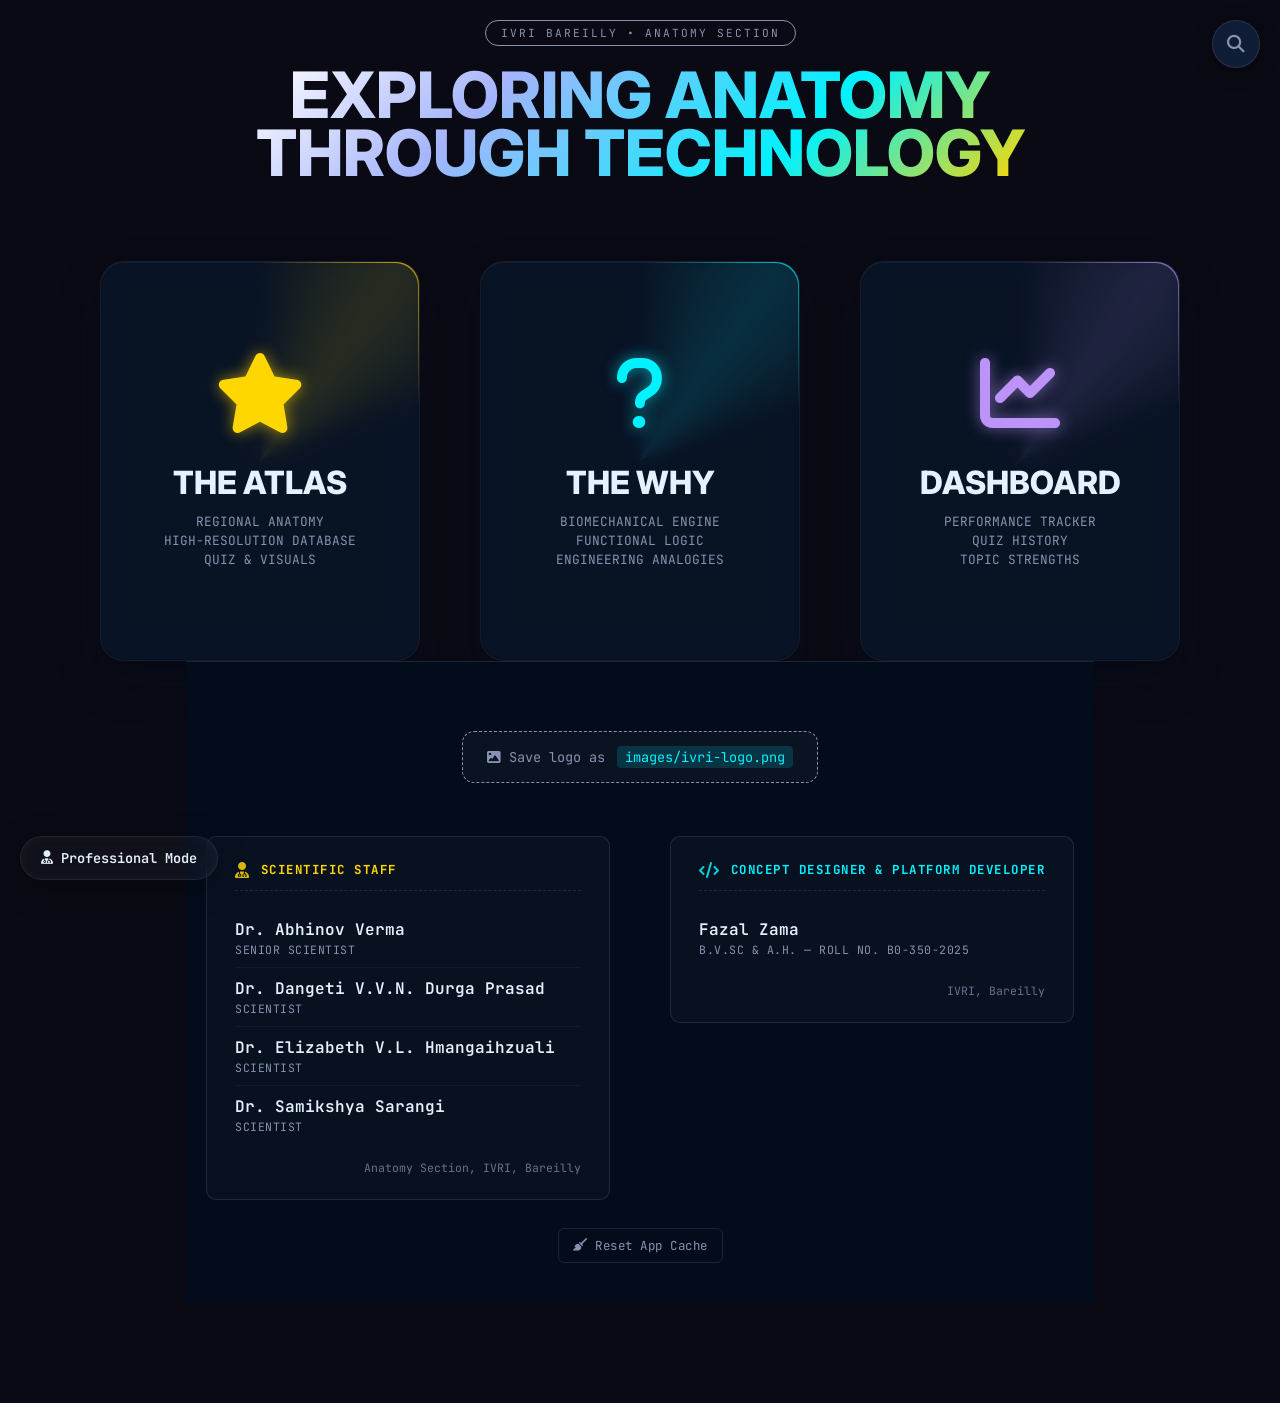
==== index.html @ f6979e64 "Add files via upload" ====
<!DOCTYPE html>
<html lang="en">

<head>
  <meta charset="UTF-8">
  <meta name="viewport" content="width=device-width, initial-scale=1.0">
  <title>IVRI | Exploring Anatomy through Technology</title>

  <!-- ===== SEO & SOCIAL SHARING ===== -->
  <meta name="description"
    content="Interactive Veterinary Anatomy atlas for B.V.Sc 1st-year students. Regional anatomy, histology, embryology, biomechanics, comparative species notes, MCQ quizzes, and spaced-repetition review.">
  <meta name="keywords"
    content="veterinary anatomy, IVRI, B.V.Sc, regional anatomy, histology, embryology, comparative anatomy, MCQ, ox horse dog pig fowl">
  <meta name="author" content="Fazal Zama (B0-350-2025) — IVRI UG">
  <meta name="theme-color" content="#0a192f">

  <!-- Open Graph (Facebook, WhatsApp, LinkedIn previews) -->
  <meta property="og:type" content="website">
  <meta property="og:title" content="IVRI Anatomy — Interactive UG Atlas">
  <meta property="og:description"
    content="Standard + Elite views for every structure, comparative tables across ox/horse/dog/pig/fowl, MCQ engine with spaced repetition, embryology + histology + clinical sites.">
  <meta property="og:image" content="https://fazalzama.github.io/kimi-anatomy/og-preview.png">
  <meta property="og:image:alt" content="IVRI Anatomy — UG study companion">
  <meta property="og:url" content="https://fazalzama.github.io/kimi-anatomy/">
  <meta property="og:site_name" content="IVRI Anatomy">

  <!-- Twitter Card -->
  <meta name="twitter:card" content="summary_large_image">
  <meta name="twitter:title" content="IVRI Anatomy — Interactive UG Atlas">
  <meta name="twitter:description"
    content="Veterinary anatomy study companion: regional anatomy, histology, embryology, MCQs with SRS, and clinical surgical sites.">
  <meta name="twitter:image" content="https://fazalzama.github.io/kimi-anatomy/og-preview.png">

  <!-- ===== FAVICON (inline SVG — no extra file needed) ===== -->
  <link rel="icon" type="image/svg+xml"
    href="data:image/svg+xml,<svg xmlns='http://www.w3.org/2000/svg' viewBox='0 0 64 64'><rect width='64' height='64' rx='12' fill='%230a192f'/><text x='50%25' y='52%25' font-size='38' font-family='Inter,sans-serif' font-weight='800' fill='%23FFD700' text-anchor='middle' dominant-baseline='middle'>I</text><text x='50%25' y='52%25' font-size='38' font-family='Inter,sans-serif' font-weight='800' fill='%2300F2FF' text-anchor='middle' dominant-baseline='middle' transform='translate(8,0)'>V</text></svg>">
  <link rel="apple-touch-icon"
    href="data:image/svg+xml,<svg xmlns='http://www.w3.org/2000/svg' viewBox='0 0 180 180'><rect width='180' height='180' rx='28' fill='%230a192f'/><text x='50%25' y='54%25' font-size='110' font-family='Inter,sans-serif' font-weight='800' fill='%23FFD700' text-anchor='middle' dominant-baseline='middle'>I</text><text x='50%25' y='54%25' font-size='110' font-family='Inter,sans-serif' font-weight='800' fill='%2300F2FF' text-anchor='middle' dominant-baseline='middle' transform='translate(22,0)'>V</text></svg>">

  <!-- Fonts -->
  <link rel="preconnect" href="https://fonts.googleapis.com">
  <link
    href="https://fonts.googleapis.com/css2?family=Inter:wght@300;500;800&family=JetBrains+Mono:wght@400;700&display=swap"
    rel="stylesheet">

  <!-- Icons -->
  <link rel="stylesheet" href="https://cdnjs.cloudflare.com/ajax/libs/font-awesome/6.4.0/css/all.min.css">

  <!-- CSS - Link to external stylesheet -->
  <link rel="stylesheet" href="style.css">
  <link rel="stylesheet" href="enhanced-quiz.css">
  <link rel="stylesheet" href="dashboard.css">
  <link rel="manifest" href="manifest.json">
  <meta name="theme-color" content="#0a0a14">

  <!-- ===== INSTANT SPLASH (GPU-accelerated, 60fps, snappy fade) ===== -->
  <style>
    html, body { background: #0a0a14; }
    #ivri-splash {
      position: fixed; inset: 0; z-index: 99999;
      background: radial-gradient(circle at 50% 45%, #142036 0%, #0a0a14 60%);
      display: flex; align-items: center; justify-content: center;
      flex-direction: column; gap: 28px;
      /* Faster, more cinematic fade-out */
      transition: opacity .35s cubic-bezier(.4,0,.2,1), visibility .35s linear;
      contain: layout paint;  /* isolates the splash so it can't slow the rest of the page */
    }
    #ivri-splash.hide { opacity: 0; visibility: hidden; pointer-events: none; }
    /* Logo: only transform animates (GPU layer) */
    #ivri-splash .ivri-logo {
      width: 144px; height: 144px;
      display: flex; align-items: center; justify-content: center;
      will-change: transform;
      animation: ivri-pulse 1.4s ease-in-out infinite;
    }
    #ivri-splash .ivri-logo img {
      width: 100%; height: 100%; display: block;
    }
    /* Static glow behind logo — NOT animated, no per-frame cost */
    #ivri-splash .ivri-glow {
      position: absolute;
      width: 220px; height: 220px;
      border-radius: 50%;
      background: radial-gradient(circle, rgba(0,242,255,0.35) 0%, transparent 70%);
      pointer-events: none;
    }
    #ivri-splash .ivri-ring {
      width: 44px; height: 44px; border-radius: 50%;
      border: 2.5px solid rgba(0,242,255,0.15);
      border-top-color: #00f2ff;
      will-change: transform;
      animation: ivri-spin .85s linear infinite;
    }
    #ivri-splash .ivri-tag {
      color: #7fa1c4; font-family: Inter, system-ui, sans-serif;
      font-size: 12px; letter-spacing: 4px; text-transform: uppercase;
      font-weight: 500;
      opacity: 0;
      animation: ivri-tag-in .6s .15s ease-out forwards;
    }
    /* Animate ONLY transform — GPU-only, no layout/paint */
    @keyframes ivri-pulse {
      0%, 100% { transform: scale(1); }
      50%      { transform: scale(1.06); }
    }
    @keyframes ivri-spin { to { transform: rotate(360deg); } }
    @keyframes ivri-tag-in {
      from { opacity: 0; transform: translateY(6px); }
      to   { opacity: .75; transform: translateY(0); }
    }
    /* Respect reduced-motion preference */
    @media (prefers-reduced-motion: reduce) {
      #ivri-splash .ivri-logo,
      #ivri-splash .ivri-ring { animation: none; }
      #ivri-splash { transition: opacity .2s ease; }
    }
  </style>
</head>

<body>
  <!-- Splash overlay (auto-removed once page is ready) -->
  <div id="ivri-splash" aria-hidden="true">
    <div style="position:relative; display:flex; align-items:center; justify-content:center;">
      <div class="ivri-glow"></div>
      <div class="ivri-logo"><img src="images/icon-512.png" alt=""></div>
    </div>
    <div class="ivri-ring"></div>
    <div class="ivri-tag">IVRI Anatomy</div>
  </div>
  <script>
    (function () {
      var splash = document.getElementById('ivri-splash');
      var hidden = false;
      function hide() {
        if (hidden) return;
        hidden = true;
        splash.classList.add('hide');
        setTimeout(function () { splash.remove(); }, 400);
      }
      // Hide as soon as DOM is interactive (faster than waiting for full load)
      if (document.readyState === 'complete' || document.readyState === 'interactive') {
        requestAnimationFrame(hide);
      } else {
        document.addEventListener('DOMContentLoaded', function () {
          requestAnimationFrame(hide);
        });
      }
      // Hard ceiling: never block past 2.5s
      setTimeout(hide, 2500);
    })();
  </script>

  <!-- ================= BIOLOGICAL NETWORK & HIGH-TECH SCIENTIFIC BACKDROP ================= -->
  <div class="bio-bg-container" aria-hidden="true">
    <svg class="bio-bg-svg" xmlns="http://www.w3.org/2000/svg" viewBox="0 0 1440 900" preserveAspectRatio="xMidYMid slice">
      <!-- Ambient colorful radial glows -->
      <defs>
        <radialGradient id="mesh-glow-1" cx="20%" cy="30%" r="50%">
          <stop offset="0%" stop-color="var(--bg-glow-start, rgba(0, 242, 255, 0.12))" />
          <stop offset="100%" stop-color="transparent" />
        </radialGradient>
        <radialGradient id="mesh-glow-2" cx="80%" cy="70%" r="60%">
          <stop offset="0%" stop-color="var(--bg-glow-end, rgba(255, 215, 0, 0.06))" />
          <stop offset="100%" stop-color="transparent" />
        </radialGradient>
      </defs>
      <rect width="100%" height="100%" fill="url(#mesh-glow-1)" opacity="0.8" />
      <rect width="100%" height="100%" fill="url(#mesh-glow-2)" opacity="0.8" />

      <!-- Biological grid structures -->
      <g class="bio-grid" stroke="var(--bg-grid-color, rgba(255, 255, 255, 0.025))" stroke-width="1">
        <path d="M 0,150 L 1440,150 M 0,300 L 1440,300 M 0,450 L 1440,450 M 0,600 L 1440,600 M 0,750 L 1440,750" />
        <path d="M 240,0 L 240,900 M 480,0 L 480,900 M 720,0 L 720,900 M 960,0 L 960,900 M 1200,0 L 1200,900" />
      </g>

      <!-- Static Connecting paths -->
      <g class="bio-paths" stroke-width="1.5" stroke-dasharray="8 8" opacity="0.15">
        <path d="M 150,200 Q 400,100 720,250 T 1300,180" fill="none" stroke="var(--why-cyan)" />
        <path d="M 250,750 Q 700,800 960,600 T 1150,650" fill="none" stroke="var(--atlas-gold)" opacity="0.8" />
      </g>
    </svg>

    <!-- HTML Hardware-Accelerated Particles & Cells -->
    <div class="bio-particles">
      <div class="float-node float-node-1" style="left: 10.4%; top: 22.2%; --color: var(--why-cyan); --size: 8px;"></div>
      <div class="float-node float-node-2" style="left: 90.2%; top: 20.0%; --color: var(--atlas-gold); --size: 10px;"></div>
      <div class="float-node float-node-3" style="left: 17.3%; top: 83.3%; --color: var(--why-cyan); --size: 12px;"></div>
      <div class="float-node float-node-4" style="left: 79.8%; top: 72.2%; --color: var(--atlas-gold); --size: 8px;"></div>
      
      <div class="floating-cell floating-cell-1" style="left: 8.3%; top: 40.0%;">
        <svg viewBox="0 0 100 100" width="80" height="80">
          <path d="M 20,40 C 30,10 70,0 80,30 C 90,60 50,80 40,70 C 30,60 10,70 20,40 Z" fill="none" stroke="var(--bg-cell-color, rgba(0, 242, 255, 0.035))" stroke-width="2" />
        </svg>
      </div>
      <div class="floating-cell floating-cell-2" style="left: 84.7%; top: 53.3%;">
        <svg viewBox="0 0 100 100" width="80" height="80">
          <path d="M 20,50 C 0,20 50,0 70,30 C 90,60 40,80 30,60 Z" fill="none" stroke="var(--bg-cell-color, rgba(0, 242, 255, 0.035))" stroke-width="2" />
        </svg>
      </div>
    </div>
  </div>

  <!-- ================= THEME TOGGLE (Moved to Top-Left to avoid overlap) ================= -->
  <button id="theme-toggle" class="theme-toggle-btn" onclick="app.toggleTheme()" title="Switch to Professional Mode">
    <i class="fas fa-user-md"></i> <span id="theme-text">Professional Mode</span>
  </button>

  <!-- ================= SEARCH BUTTON ================= -->
  <button id="search-toggle" class="search-toggle-btn" onclick="searchEngine.toggle()" title="Search (Ctrl+K)">
    <i class="fas fa-search"></i>
  </button>

  <!-- ================= SEARCH OVERLAY ================= -->
  <div id="search-overlay" class="search-overlay" onclick="if(event.target===this) searchEngine.closeOverlay()">
    <div class="search-container">
      <div class="search-header">
        <div class="search-input-wrapper">
          <i class="fas fa-search search-icon"></i>
          <input type="text" id="search-input" class="search-input"
            placeholder="Search anatomy... (bones, muscles, structures)" oninput="searchEngine.onInput(event)"
            autocomplete="off">
          <kbd class="search-kbd">ESC</kbd>
        </div>
      </div>
      <div id="search-results" class="search-results">
        <div class="search-empty">
          <i class="fas fa-search" style="font-size: 2.5rem; margin-bottom: 15px; opacity: 0.3;"></i>
          <p>Search for bones, muscles, structures, quiz questions...</p>
          <p style="font-size: 0.8rem; opacity: 0.5; margin-top: 8px;"><kbd>Ctrl</kbd> + <kbd>K</kbd> to toggle search
          </p>
        </div>
      </div>
    </div>
  </div>

  <!-- ================= VIEW 1: LANDING ================= -->
  <section id="landing-view" class="view-section active">
    <div class="badge">IVRI BAREILLY • ANATOMY Section</div>
    <h1 class="hero-title">EXPLORING ANATOMY<br>THROUGH TECHNOLOGY</h1>

    <div class="portal-grid">

      <!-- OPTION A: THE ATLAS -->
      <div class="portal-card card-atlas" onclick="app.loadView('atlas')">
        <i class="fas fa-star orb-icon" style="color: var(--atlas-gold);"></i>
        <div class="card-label">THE ATLAS</div>
        <div class="card-sub">
          REGIONAL ANATOMY<br>
          HIGH-RESOLUTION DATABASE<br>
          QUIZ & VISUALS
        </div>
      </div>

      <!-- OPTION B: THE WHY -->
      <div class="portal-card card-why" onclick="app.loadView('why')">
        <i class="fas fa-question orb-icon" style="color: var(--why-cyan);"></i>
        <div class="card-label">THE WHY</div>
        <div class="card-sub">
          BIOMECHANICAL ENGINE<br>
          FUNCTIONAL LOGIC<br>
          ENGINEERING ANALOGIES
        </div>
      </div>

      <!-- OPTION C: DASHBOARD -->
      <div class="portal-card card-dashboard" onclick="app.loadView('dashboard')">
        <i class="fas fa-chart-line orb-icon" style="color: #bd93f9;"></i>
        <div class="card-label">DASHBOARD</div>
        <div class="card-sub">
          PERFORMANCE TRACKER<br>
          QUIZ HISTORY<br>
          TOPIC STRENGTHS
        </div>
      </div>

    </div>

    <!-- FOOTER -->
    <footer class="footer">
      <div class="footer-logo-space">
        <img src="images/ivri-logo.png" alt="IVRI — Indian Veterinary Research Institute"
             class="footer-logo-img"
             onerror="this.style.display='none'; this.nextElementSibling.style.display='inline-block';">
        <span class="footer-logo-fallback" style="display:none;">
          <i class="fas fa-image"></i> Save logo as <code>images/ivri-logo.png</code>
        </span>
      </div>

      <div class="footer-credits">

        <!-- LEFT: Scientific Staff -->
        <div class="credit-col">
          <div class="credit-heading">
            <i class="fas fa-user-md"></i> SCIENTIFIC STAFF
          </div>
          <ul class="credit-list">
            <li><b>Dr. Abhinov Verma</b><span class="credit-role">Senior Scientist</span></li>
            <li><b> Dr. Dangeti V.V.N. Durga Prasad</b><span class="credit-role">Scientist</span></li>
            <li><b>Dr. Elizabeth V.L. Hmangaihzuali</b><span class="credit-role">Scientist</span></li>
            <li><b>Dr. Samikshya Sarangi</b><span class="credit-role">Scientist</span></li>
          </ul>
          <div class="credit-foot">Anatomy Section, IVRI, Bareilly</div>
        </div>

        <!-- RIGHT: Concept Designer & Platform Developer -->
        <div class="credit-col">
          <div class="credit-heading">
            <i class="fas fa-code"></i> CONCEPT DESIGNER &amp; PLATFORM DEVELOPER
          </div>
          <ul class="credit-list">
            <li><b>Fazal Zama</b><span class="credit-role">B.V.Sc &amp; A.H. — Roll No. B0-350-2025</span></li>
          </ul>
          <div class="credit-foot">IVRI, Bareilly</div>
        </div>

      </div>

      <!-- App tools: cache reset (offline-mode safety net) -->
      <div class="footer-tools">
        <button class="footer-tool-btn" onclick="app.forceClearCacheAndReload()"
          title="Clear cached site files and reload (your bookmarks/progress are safe)">
          <i class="fas fa-broom"></i> Reset App Cache
        </button>
      </div>
    </footer>
  </section>

  <!-- ================= VIEW 2: ATLAS ================= -->
  <section id="atlas-view" class="view-section">
    <div style="max-width: 1400px; margin: 0 auto;">

      <div class="nav-bar">
        <button class="nav-btn" onclick="app.atlasBack()">
          <i class="fas fa-arrow-left"></i> BACK
        </button>
        <div class="badge" id="atlas-crumb" style="border-color: var(--atlas-gold); color: var(--atlas-gold);">ATLAS
          DATABASE</div>

        <!-- Right side: Elite Toggle + Bookmarks + Quiz -->
        <div style="display: flex; gap: 10px; align-items: center; flex-wrap: wrap;">
          <!-- ELITE TOGGLE (Only visible when viewing content) -->
          <button class="nav-btn elite-toggle-btn" id="elite-toggle" onclick="app.toggleElite()" style="display:none;">
            <i class="fas fa-graduation-cap"></i> <span id="elite-text">Elite View</span>
          </button>
          <button class="nav-btn nav-btn-keep-label" onclick="app.showBookmarks(); app.setHash('#/bookmarks');"
            title="View bookmarked topics" aria-label="My Bookmarks">
            <i class="fas fa-star"></i> BOOKMARKS
          </button>
          <button class="nav-btn nav-btn-icon-only-mobile" onclick="app.showHighlights(); app.setHash('#/highlights');"
            title="View all your highlighted text" aria-label="My Highlights"
            style="border-color: #ffd54f; color: #ffd54f;">
            <i class="fas fa-highlighter"></i> <span>HIGHLIGHTS</span>
          </button>
          <button class="nav-btn nav-btn-icon-only-mobile" onclick="app.showNotes(); app.setHash('#/notes');"
            title="View all your typed notes" aria-label="My Notes"
            style="border-color: var(--why-cyan); color: var(--why-cyan);">
            <i class="fas fa-sticky-note"></i> <span>NOTES</span>
          </button>
          <button class="nav-btn nav-btn-keep-label" style="border-color: var(--atlas-gold); color: var(--atlas-gold);"
            onclick="quizApp.openMenu()">
            <i class="fas fa-brain"></i> QUIZ MODE
          </button>
        </div>
      </div>

      <!-- SELECTOR GRID (Region/System) -->
      <div id="atlas-selector" class="portal-grid" style="gap: 30px;">
        <!-- Injected by JavaScript -->
      </div>

      <!-- CONTENT WORKSPACE -->
      <div id="atlas-content" class="workspace" style="display:none;">
        <aside class="sidebar-wrap">
          <!-- Read-progress badge (auto-shown when system selected) -->
          <div class="read-progress-badge" id="read-progress-badge" style="display:none;"></div>
          <div class="sidebar" id="topic-list">
            <!-- Topics injected by JavaScript -->
          </div>
        </aside>
        <div class="content-area" id="detail-panel">
          <div
            style="height:100%; display:flex; flex-direction:column; justify-content:center; align-items:center; opacity:0.3; color: var(--text-mute);">
            <i class="fas fa-crosshairs" style="font-size:3rem; margin-bottom:20px;"></i>
            <div>AWAITING INPUT SELECTION</div>
          </div>
        </div>
      </div>

    </div>
  </section>

  <!-- ================= VIEW 3: THE WHY ================= -->
  <section id="why-view" class="view-section">
    <div style="max-width: 1200px; margin: 0 auto;">
      <div class="nav-bar">
        <button class="nav-btn" onclick="app.loadView('landing')">
          <i class="fas fa-home"></i> HOME
        </button>
        <div class="badge" style="border-color: var(--why-cyan); color: var(--why-cyan);">BIOMECHANICS ENGINE</div>
      </div>

      <!-- WHY CONTENT START -->
      <header>
        <div class="container">
          <div class="subtitle">Veterinary Biomechanics</div>
          <h1>The Why of Anatomy</h1>
          <p style="color: var(--text-mute); max-width: 600px; margin: 0 auto;">
            A functional comparison of domestic species. Understanding the engineering behind the structure.
          </p>
        </div>
      </header>

      <div class="container">
        <!-- Controls -->
        <section class="controls">
          <div class="search-wrapper">
            <i class="fas fa-search"></i>
            <input type="text" id="searchInput" placeholder="Search structure, species, or function...">
          </div>
          <div class="filters">
            <button class="filter-btn active" data-filter="all">All Systems</button>
            <button class="filter-btn" data-filter="forelimb">Forelimb</button>
            <button class="filter-btn" data-filter="hindlimb">Hindlimb</button>
            <button class="filter-btn" data-filter="axial">Axial & Visceral</button>
            <button class="filter-btn" data-filter="wildlife">Wildlife vs Domestic</button>
          </div>
          <!-- AI Button -->
          <button class="ai-btn" onclick="startQuiz()">
            <i class="fas fa-brain"></i> Challenge Me
          </button>
        </section>

        <!-- Grid -->
        <main class="anatomy-grid" id="anatomyGrid">
          <!-- Cards injected via JavaScript -->
        </main>

        <!-- Footer -->
        <footer class="site-footer">
          CREATED BY FAZAL ZAMA (B0-350-2025) IVRI UG
        </footer>
      </div>

      <!-- Modal Overlay -->
      <div class="modal-overlay" id="modalOverlay">
        <div class="modal-content">
          <button class="modal-close" onclick="closeModal()">&times;</button>

          <div class="modal-image-col">
            <img src="" alt="Anatomy Diagram" id="modalImg" class="modal-img">
          </div>

          <div class="modal-text-col">
            <span class="modal-category" id="modalCategory">Category</span>
            <h2 class="modal-title" id="modalTitle">Structure Name</h2>
            <div class="modal-comparison-tag" id="modalComparison">Vs. Tag</div>

            <div class="modal-section">
              <div class="modal-section-header">
                <h3><i class="fas fa-microchip"></i> The Biomechanical "Why"</h3>
                <button class="sm-btn" id="simplifyBtn" onclick="explainLikeEngineer()">✨ Bio-Engineer Analogy</button>
              </div>
              <p class="modal-desc" id="modalWhy">Explanation goes here.</p>
              <!-- AI Response Area -->
              <div id="aiResponseBox" class="ai-response-box">
                <i class="fas fa-robot"></i> <span id="aiResponseText"></span>
              </div>
            </div>

            <div class="modal-section">
              <div class="modal-section-header">
                <h3><i class="fas fa-stethoscope"></i> Clinical Relevance</h3>
              </div>
              <div class="modal-clinical" id="modalClinical">
                Clinical notes go here.
              </div>
            </div>
          </div>
        </div>
      </div>

      <!-- Quiz Overlay (Engineering Challenge - Session Mode) -->
      <div class="quiz-overlay" id="quizOverlay">
        <div class="quiz-card">
          <button class="modal-close" onclick="closeQuiz()">&times;</button>

          <!-- ===== SETUP SCREEN ===== -->
          <div id="quizSetup">
            <div style="margin-bottom: 14px; color: var(--why-cyan); font-family: var(--font-code); letter-spacing:2px;">
              <i class="fas fa-magic"></i> ENGINEERING CHALLENGE
            </div>
            <div class="quiz-setup-title">Choose your arena</div>
            <div class="quiz-chips" id="quizChips">
              <button class="quiz-chip active" data-cat="all">All Topics</button>
              <button class="quiz-chip" data-cat="forelimb">Forelimb</button>
              <button class="quiz-chip" data-cat="hindlimb">Hindlimb</button>
              <button class="quiz-chip" data-cat="axial">Axial & Visceral</button>
              <button class="quiz-chip" data-cat="wildlife">Wildlife</button>
            </div>
            <div class="quiz-setup-title" style="margin-top:18px;">How many questions?</div>
            <div class="quiz-chips" id="quizCountChips">
              <button class="quiz-chip" data-count="5">5</button>
              <button class="quiz-chip active" data-count="10">10</button>
              <button class="quiz-chip" data-count="15">15</button>
              <button class="quiz-chip" data-count="0">Endless</button>
            </div>
            <button class="ai-btn quiz-start-btn" onclick="quizSession.start()">
              <i class="fas fa-bolt"></i> Begin Challenge
            </button>
          </div>

          <!-- ===== ACTIVE SESSION SCREEN ===== -->
          <div id="quizContent" style="display:none;">
            <div class="quiz-hud">
              <div class="quiz-hud-cell"><span class="quiz-hud-lbl">Q</span><span id="hudProgress">1/10</span></div>
              <div class="quiz-hud-cell"><span class="quiz-hud-lbl">Score</span><span id="hudScore">0</span></div>
              <div class="quiz-hud-cell"><span class="quiz-hud-lbl">Streak</span><span id="hudStreak">0&nbsp;<i class="fas fa-fire" style="color:#ff7a00;"></i></span></div>
            </div>
            <div class="quiz-progress-bar"><div class="quiz-progress-fill" id="quizProgressFill"></div></div>
            <div class="quiz-topic-tag" id="quizTopicTag">Topic</div>
            <div class="quiz-question" id="quizQuestion">Loading challenge...</div>
            <div class="quiz-options" id="quizOptions"></div>
            <div class="quiz-feedback" id="quizFeedback"></div>
            <button class="ai-btn" id="nextQuizBtn" style="margin: 18px auto; display:none;"
              onclick="quizSession.next()">Next <i class="fas fa-arrow-right"></i></button>
          </div>

          <!-- ===== RESULTS SCREEN ===== -->
          <div id="quizResults" style="display:none;">
            <div class="quiz-result-badge" id="quizResultBadge">
              <i class="fas fa-trophy"></i>
            </div>
            <div class="quiz-result-title" id="quizResultTitle">Session Complete</div>
            <div class="quiz-result-score" id="quizResultScore">8 / 10</div>
            <div class="quiz-result-grade" id="quizResultGrade">Excellent</div>
            <div class="quiz-result-stats">
              <div><span class="quiz-hud-lbl">Best streak</span><span id="resBestStreak">0</span></div>
              <div><span class="quiz-hud-lbl">Accuracy</span><span id="resAccuracy">0%</span></div>
              <div><span class="quiz-hud-lbl">Topic</span><span id="resTopic">All</span></div>
            </div>
            <div id="quizReviewBox" class="quiz-review-box"></div>
            <div style="display:flex; gap:10px; flex-wrap:wrap; justify-content:center; margin-top:16px;">
              <button class="ai-btn" onclick="quizSession.restart()"><i class="fas fa-redo"></i> Try Again</button>
              <button class="ai-btn ai-btn-ghost" onclick="quizSession.toSetup()"><i class="fas fa-cog"></i> Change Topic</button>
            </div>
          </div>
        </div>
      </div>
      <!-- WHY CONTENT END -->
    </div>
  </section>

  <!-- ================= POWERHOUSE QUIZ OVERLAY ================= -->
  <div id="quiz-overlay">
    <div class="quiz-modal">

      <button onclick="quizApp.close()" class="quiz-close-btn"><i class="fas fa-times"></i></button>

      <!-- STEP 1: REGION SELECTION -->
      <div id="quiz-region-view" class="quiz-view">
        <div class="quiz-view-header">
          <h2 style="color: var(--atlas-gold); margin-bottom:10px;">SELECT REGIONAL ANATOMY</h2>
          <div class="quiz-step-indicator">STEP 1 OF 3</div>
        </div>

        <div class="quiz-menu-grid" id="region-grid">
          <!-- Injected by JS -->
        </div>
      </div>

      <!-- STEP 2: SYSTEM SELECTION -->
      <div id="quiz-system-view" class="quiz-view" style="display:none;">
        <div class="quiz-view-header">
          <h2 style="color: var(--why-cyan); margin-bottom:10px;">SELECT SYSTEM</h2>
          <div class="quiz-breadcrumb" id="system-breadcrumb">REGION > SYSTEM</div>
          <button onclick="quizApp.backToRegions()" class="nav-btn back-btn">
            <i class="fas fa-arrow-left"></i> Back to Regions
          </button>
        </div>

        <div class="quiz-menu-grid" id="system-grid">
          <!-- Injected by JS -->
        </div>
      </div>

      <!-- STEP 3: FORMAT SELECTION -->
      <div id="quiz-menu-view" class="quiz-view" style="display:none;">
        <div class="quiz-view-header">
          <h2 style="color: var(--atlas-gold); margin-bottom:10px;">SELECT CHALLENGE FORMAT</h2>
          <div class="quiz-breadcrumb" id="mode-breadcrumb">REGION > SYSTEM > FORMAT</div>
          <button onclick="quizApp.backToSystems()" class="nav-btn back-btn">
            <i class="fas fa-arrow-left"></i> Back to Systems
          </button>
        </div>

        <div class="quiz-menu-grid">
          <div class="quiz-mode-card" onclick="quizApp.start('mcq')" id="mcq-card">
            <i class="fas fa-list-ul mode-icon mcq-icon"></i>
            <h3>MULTIPLE CHOICE</h3>
            <p class="mode-count" id="mcq-count">0 questions</p>
            <div class="mode-desc">Select the best answer from options</div>
          </div>
          <div class="quiz-mode-card" onclick="quizApp.start('tf')" id="tf-card">
            <i class="fas fa-check-circle mode-icon tf-icon"></i>
            <h3>TRUE / FALSE</h3>
            <p class="mode-count" id="tf-count">0 questions</p>
            <div class="mode-desc">Test your knowledge with binary choices</div>
          </div>
          <div class="quiz-mode-card" onclick="quizApp.start('fib')" id="fib-card">
            <i class="fas fa-keyboard mode-icon fib-icon"></i>
            <h3>FILL IN BLANKS</h3>
            <p class="mode-count" id="fib-count">0 questions</p>
            <div class="mode-desc">Type the correct answer</div>
          </div>
          <div class="quiz-mode-card exam-card" onclick="quizApp.openExamConfig()" id="exam-card">
            <i class="fas fa-graduation-cap mode-icon" style="color:#ff7a00;"></i>
            <h3>EXAM MODE</h3>
            <p class="mode-count">Timed mock exam</p>
            <div class="mode-desc">Customisable: pick duration + question count + format. No instant feedback — like a real exam.</div>
          </div>
        </div>
      </div>

      <!-- EXAM MODE CONFIG OVERLAY -->
      <div id="exam-config-overlay" class="exam-config-overlay" style="display:none;" onclick="if(event.target===this) quizApp.closeExamConfig()">
        <div class="exam-config-card">
          <button class="modal-close" onclick="quizApp.closeExamConfig()" aria-label="Close">&times;</button>
          <h2 class="exam-cfg-title"><i class="fas fa-graduation-cap"></i> Configure Your Exam</h2>
          <p class="exam-cfg-sub" id="exam-cfg-scope">REGION > SYSTEM</p>

          <div class="exam-cfg-row">
            <label class="exam-cfg-label">Duration</label>
            <div class="exam-cfg-chips" id="exam-cfg-duration">
              <button class="exam-chip" data-value="15">15 min</button>
              <button class="exam-chip active" data-value="30">30 min</button>
              <button class="exam-chip" data-value="45">45 min</button>
              <button class="exam-chip" data-value="60">60 min</button>
              <button class="exam-chip" data-value="90">90 min</button>
            </div>
          </div>

          <div class="exam-cfg-row">
            <label class="exam-cfg-label">Questions</label>
            <div class="exam-cfg-chips" id="exam-cfg-count">
              <button class="exam-chip" data-value="20">20 Qs</button>
              <button class="exam-chip" data-value="30">30 Qs</button>
              <button class="exam-chip active" data-value="45">45 Qs</button>
              <button class="exam-chip" data-value="60">60 Qs</button>
              <button class="exam-chip" data-value="100">100 Qs</button>
            </div>
          </div>

          <div class="exam-cfg-row">
            <label class="exam-cfg-label">Question Format</label>
            <div class="exam-cfg-chips" id="exam-cfg-format">
              <button class="exam-chip active" data-value="mcq">MCQ only</button>
              <button class="exam-chip" data-value="tf">True / False</button>
              <button class="exam-chip" data-value="fib">Fill blanks</button>
              <button class="exam-chip" data-value="mixed">All mixed</button>
            </div>
          </div>

          <div class="exam-cfg-row">
            <label class="exam-cfg-label">Reveal Answers</label>
            <div class="exam-cfg-chips" id="exam-cfg-feedback">
              <button class="exam-chip active" data-value="end">At the end (exam-like)</button>
              <button class="exam-chip" data-value="instant">After each (practice-like)</button>
            </div>
          </div>

          <div class="exam-cfg-summary" id="exam-cfg-summary">
            <i class="fas fa-info-circle"></i> Available: <span id="exam-pool-count">?</span> questions in this pool
          </div>

          <div class="exam-cfg-actions">
            <button class="srs-btn srs-btn-ghost" onclick="quizApp.closeExamConfig()">Cancel</button>
            <button class="srs-btn srs-btn-primary" onclick="quizApp.startExamMode()">
              <i class="fas fa-play-circle"></i> Start Exam
            </button>
          </div>
        </div>
      </div>

      <!-- QUIZ ACTIVE VIEW - ENHANCED -->
      <div id="quiz-active-view" style="display:none;">
        <!-- Quiz Header with Timer and Navigation -->
        <div class="quiz-active-header">
          <div class="quiz-info-left">
            <span id="quiz-counter" class="quiz-counter">Q 1/10</span>
            <div class="quiz-tags">
              <span id="quiz-region-tag" class="quiz-tag region">Region</span>
              <span id="quiz-system-tag" class="quiz-tag system">System</span>
            </div>
          </div>
          <div class="quiz-info-center">
            <div id="quiz-timer" class="quiz-timer">
              <i class="fas fa-clock"></i> 00:00
            </div>
          </div>
          <div class="quiz-info-right">
            <button onclick="quizApp.toggleQuestionGrid()" class="quiz-icon-btn" title="Question Grid (G)">
              <i class="fas fa-th"></i>
            </button>
            <button onclick="quizApp.showAnalysis()" class="quiz-submit-btn">
              <i class="fas fa-chart-bar"></i> SUBMIT
            </button>
          </div>
        </div>

        <!-- Progress Bar -->
        <div class="progress-container">
          <div class="progress-bar" id="quiz-progress"></div>
        </div>

        <!-- Question Content -->
        <div class="quiz-content-area">
          <div id="quiz-question" class="quiz-question-text">Loading...</div>
          <div id="quiz-interaction-area"></div>
        </div>

        <!-- Feedback Panel -->
        <div id="quiz-feedback" class="feedback-panel"></div>

        <!-- Action Buttons (Bookmark/Flag) -->
        <div class="quiz-action-bar">
          <button id="bookmark-btn" onclick="quizApp.toggleBookmark()" class="quiz-action-btn" title="Bookmark (B)">
            <i class="far fa-bookmark"></i> Bookmark
          </button>
          <button id="flag-btn" onclick="quizApp.toggleFlag()" class="quiz-action-btn" title="Flag for Review (F)">
            <i class="far fa-flag"></i> Flag
          </button>
        </div>

        <!-- Navigation Controls -->
        <div class="quiz-navigation">
          <button class="nav-btn nav-prev" id="prev-q-btn" onclick="quizApp.prev()">
            <i class="fas fa-chevron-left"></i> PREVIOUS
          </button>
          <div class="quiz-nav-hint">
            <span><i class="fas fa-arrow-left"></i> Prev</span>
            <span>Next <i class="fas fa-arrow-right"></i></span>
          </div>
          <button class="nav-btn nav-next" id="next-q-btn" onclick="quizApp.next()">
            NEXT <i class="fas fa-chevron-right"></i>
          </button>
          <button class="nav-btn nav-submit" id="submit-quiz-btn" onclick="quizApp.showAnalysis()">
            FINISH <i class="fas fa-check"></i>
          </button>
        </div>
      </div>

      <!-- QUESTION GRID PANEL (Slide-out) -->
      <div id="question-grid-panel" class="question-grid-panel">
        <div class="question-grid-header">
          <h3><i class="fas fa-th"></i> Question Navigator</h3>
          <button onclick="quizApp.toggleQuestionGrid()" class="quiz-close-btn small">
            <i class="fas fa-times"></i>
          </button>
        </div>
        <div class="question-grid-legend">
          <span><span class="legend-dot current"></span> Current</span>
          <span><span class="legend-dot correct"></span> Correct</span>
          <span><span class="legend-dot incorrect"></span> Incorrect</span>
          <span><span class="legend-dot unanswered"></span> Unanswered</span>
          <span><span class="legend-dot bookmarked"></span> Bookmarked</span>
        </div>
        <div id="question-grid" class="question-grid">
          <!-- Injected by JS -->
        </div>
      </div>

      <!-- ANALYSIS VIEW - ENHANCED -->
      <div id="quiz-analysis-view" class="quiz-view" style="display:none;">
        <div class="analysis-header">
          <h2><i class="fas fa-chart-pie"></i> PERFORMANCE ANALYSIS</h2>
          <div class="quiz-step-indicator">SESSION REPORT</div>
        </div>

        <!-- Main Stats -->
        <div class="analysis-stats-grid">
          <div class="stat-box accuracy-box">
            <div class="stat-val" id="accuracy-val">0%</div>
            <div class="stat-label">ACCURACY</div>
          </div>
          <div class="stat-box correct-box">
            <div class="stat-val" id="score-val">0</div>
            <div class="stat-label">CORRECT</div>
          </div>
          <div class="stat-box wrong-box">
            <div class="stat-val" id="wrong-val">0</div>
            <div class="stat-label">INCORRECT</div>
          </div>
          <div class="stat-box unanswered-box">
            <div class="stat-val" id="unanswered-val">0</div>
            <div class="stat-label">UNANSWERED</div>
          </div>
          <div class="stat-box time-box">
            <div class="stat-val" id="time-val">0m 0s</div>
            <div class="stat-label">TIME TAKEN</div>
          </div>
        </div>

        <!-- Recommendation -->
        <div class="analysis-recommendation">
          <strong><i class="fas fa-user-md"></i> PROFESSIONAL RECOMMENDATION:</strong>
          <p id="analysis-text">...</p>
        </div>

        <!-- Category Breakdown -->
        <div class="category-breakdown-section">
          <h3><i class="fas fa-sitemap"></i> Category Breakdown</h3>
          <div id="category-breakdown" class="category-breakdown">
            <!-- Injected by JS -->
          </div>
        </div>

        <!-- Action Buttons -->
        <div class="analysis-actions">
          <button class="nav-btn btn-review" onclick="quizApp.showReview()">
            <i class="fas fa-search"></i> REVIEW ANSWERS
          </button>
          <button class="nav-btn btn-retry" onclick="quizApp.start(quizApp.mode)">
            <i class="fas fa-redo"></i> RETRY QUIZ
          </button>
          <button class="nav-btn btn-menu" onclick="quizApp.openMenu()">
            <i class="fas fa-home"></i> RETURN TO MENU
          </button>
        </div>
      </div>

      <!-- REVIEW VIEW - DETAILED ANSWER REVIEW -->
      <div id="quiz-review-view" class="quiz-view" style="display:none;">
        <div class="review-header">
          <h2><i class="fas fa-search"></i> DETAILED REVIEW</h2>
          <div class="review-controls">
            <select id="review-filter" onchange="quizApp.filterReview()" class="review-filter">
              <option value="all">All Questions</option>
              <option value="correct">Correct</option>
              <option value="incorrect">Incorrect</option>
              <option value="unanswered">Unanswered</option>
              <option value="bookmarked">Bookmarked</option>
              <option value="flagged">Flagged</option>
            </select>
            <button onclick="quizApp.showAnalysis()" class="nav-btn">
              <i class="fas fa-arrow-left"></i> Back to Analysis
            </button>
          </div>
        </div>

        <div id="review-list" class="review-list">
          <!-- Injected by JS -->
        </div>
      </div>

    </div>
  </div>

  <!-- ================= VIEW 4: DASHBOARD ================= -->
  <section id="dashboard-view" class="view-section">
    <div style="max-width: 1400px; margin: 0 auto;">
      <div class="nav-bar">
        <button class="nav-btn" onclick="app.loadView('landing')">
          <i class="fas fa-arrow-left"></i> HOME
        </button>
        <div class="badge" style="border-color: #bd93f9; color: #bd93f9;">PERFORMANCE DASHBOARD</div>
        <button class="nav-btn" onclick="dashboard.clearData()" style="border-color: #ff6b6b; color: #ff6b6b;">
          <i class="fas fa-trash"></i> RESET DATA
        </button>
      </div>

      <!-- Overview Stats -->
      <div class="dash-stats-row" id="dash-overview-stats">
        <!-- Injected by JS -->
      </div>

      <!-- Smart Review (Spaced Repetition) Panel — Auto-rendered if quiz answered -->
      <div class="dash-srs-panel" id="dash-srs-panel">
        <!-- Injected by JS via dashboard.renderSrsPanel() -->
      </div>

      <!-- Main Dashboard Grid -->
      <div class="dash-grid">
        <!-- Accuracy Trend -->
        <div class="dash-card dash-card-wide">
          <div class="dash-card-header">
            <h3><i class="fas fa-chart-line"></i> Accuracy Trend</h3>
            <span class="dash-card-subtitle">Last 20 sessions</span>
          </div>
          <div id="dash-accuracy-chart" class="dash-chart">
            <!-- Injected by JS -->
          </div>
        </div>

        <!-- Topic Strength Heatmap -->
        <div class="dash-card dash-card-wide">
          <div class="dash-card-header">
            <h3><i class="fas fa-th"></i> Topic Strength Map</h3>
            <span class="dash-card-subtitle">Accuracy by Syllabus Unit × Topic</span>
          </div>
          <div id="dash-heatmap" class="dash-heatmap">
            <!-- Injected by JS -->
          </div>
        </div>

        <!-- Recent Quiz History -->
        <div class="dash-card dash-card-full">
          <div class="dash-card-header">
            <h3><i class="fas fa-history"></i> Recent Quiz History</h3>
            <span class="dash-card-subtitle">Your last sessions</span>
          </div>
          <div id="dash-history" class="dash-history">
            <!-- Injected by JS -->
          </div>
        </div>
      </div>
    </div>
  </section>

  <!-- Load JavaScript files - data first, then app logic -->
  <!-- Regional Data -->
  <!-- Regional anatomy modules loaded in VCI syllabus order -->
  <script src="data-introduction.JS"></script>      <!-- Unit 1 -->
  <script src="data-forelimb.JS"></script>          <!-- Unit 2 -->
  <script src="data-head-neck.JS"></script>         <!-- Unit 3 -->
  <script src="data-thorax.JS"></script>            <!-- Unit 4 -->
  <script src="data-abdomen.JS"></script>           <!-- Unit 5 -->
  <script src="data-hindlimb.JS"></script>          <!-- Unit 6 -->
  <script src="data-splanchnology.JS"></script>     <!-- Splanchnology pushes into above regions -->
  <script src="data-histology.JS"></script>         <!-- Unit 7 -->
  <script src="data-embryology.JS"></script>        <!-- Unit 8 -->

  <!-- Quiz & Why Sections -->
  <script src="data-quiz.JS"></script>
  <script src="data-why.js"></script>

  <!-- Study Tools (load BEFORE app.js so they're available) -->
  <script src="glossary.js"></script>
  <script src="srs.js"></script>

  <!-- App Logic -->
  <script src="app.js"></script>
  <script src="enhanced-quiz.js"></script>
  <script src="search.js"></script>
  <script src="dashboard.js"></script>
  <script src="https://cdn.jsdelivr.net/npm/chart.js@4.4.0/dist/chart.umd.min.js"></script>

  <!-- Toast & shared utilities -->
  <script>
    function showToast(message, type = 'info', icon = null) {
      const container = document.getElementById('toast-container');
      if (!container) return;
      const defaultIcons = { success: 'fa-check-circle', info: 'fa-info-circle', warning: 'fa-exclamation-triangle' };
      const iconClass = icon || defaultIcons[type] || 'fa-info-circle';
      const toast = document.createElement('div');
      toast.className = `toast ${type}`;
      toast.innerHTML = `<i class="fas ${iconClass}"></i> ${message}`;
      container.appendChild(toast);
      setTimeout(() => toast.remove(), 3000);
    }
  </script>

  <div id="toast-container"></div>
</body>

</html>
---- style.css ----
/* =========================================================
   DIGITAL CORTEX - STYLESHEET
   ========================================================= */

:root {
    /* CLINICAL NEON PALETTE */
    --void: #020c1b;
    --glass: rgba(255, 255, 255, 0.05);
    --border: rgba(255, 255, 255, 0.1);

    --atlas-gold: #ffd700;
    --atlas-glow: rgba(255, 215, 0, 0.6);

    --why-cyan: #00f2ff;
    --why-glow: rgba(0, 242, 255, 0.6);

    --text-main: #e6f1ff;
    --text-mute: #8892b0;

    --font-ui: 'Inter', sans-serif;
    --font-code: 'JetBrains Mono', monospace;

    /* WHY Section Specific Variables */
    --bg-card: rgba(17, 34, 64, 0.7);
    --glass-border: rgba(100, 255, 218, 0.1);
}

* {
    box-sizing: border-box;
    margin: 0;
    padding: 0;
}

body {
    background-color: var(--void);
    color: var(--text-main);
    font-family: var(--font-ui);
    overflow-x: hidden;
    background: radial-gradient(circle at 50% 50%, #0a192f 0%, #020c1b 100%);
    min-height: 100vh;
    display: flex;
    flex-direction: column;
}

/* --- ANIMATIONS --- */
@keyframes spin-cw {
    0% {
        transform: rotate(0deg);
    }

    100% {
        transform: rotate(360deg);
    }
}

@keyframes fadeIn {
    from {
        opacity: 0;
        transform: translateY(10px);
    }

    to {
        opacity: 1;
        transform: translateY(0);
    }
}

@keyframes slideDown {
    from {
        opacity: 0;
        transform: translateY(-10px);
    }

    to {
        opacity: 1;
        transform: translateY(0);
    }
}

/* ========== ATLAS SECTION ANIMATIONS ========== */
/* Topic button press animation */
@keyframes topicPress {
    0% {
        transform: scale(1);
    }

    50% {
        transform: scale(0.98);
    }

    100% {
        transform: scale(1);
    }
}

/* Content panel slide-in animation */
@keyframes contentSlide {
    from {
        opacity: 0;
        transform: translateX(20px);
    }

    to {
        opacity: 1;
        transform: translateX(0);
    }
}

/* Card hover glow effect */
@keyframes cardGlow {
    0% {
        box-shadow: 0 0 0 rgba(255, 215, 0, 0);
    }

    100% {
        box-shadow: 0 0 20px rgba(255, 215, 0, 0.3);
    }
}

/* Button press feedback */
@keyframes buttonPress {
    0% {
        transform: scale(1);
    }

    50% {
        transform: scale(0.95);
    }

    100% {
        transform: scale(1);
    }
}

/* Fade in for detail content */
@keyframes detailFade {
    from {
        opacity: 0;
    }

    to {
        opacity: 1;
    }
}

/* --- UTILITIES --- */
.view-section {
    display: none;
    padding: 20px;
    animation: fadeIn 0.4s ease-out;
    flex-grow: 1;
}

.view-section.active {
    display: block;
}

.badge {
    font-family: var(--font-code);
    font-size: 0.7rem;
    letter-spacing: 2px;
    padding: 5px 15px;
    border: 1px solid var(--text-mute);
    border-radius: 20px;
    color: var(--text-mute);
    text-transform: uppercase;
}

/* --- LANDING PAGE --- */
#landing-view {
    min-height: 100vh;
    display: flex;
    flex-direction: column;
    align-items: center;
    justify-content: center;
    position: relative;
    padding-bottom: 100px;
}

/* Staggered entrance for landing — each element slides in 80ms after the previous */
#landing-view.active .badge        { animation: heroEnter .55s cubic-bezier(.4,0,.2,1)  .05s both; }
#landing-view.active .hero-title   { animation: heroEnter .65s cubic-bezier(.4,0,.2,1)  .12s both; }
#landing-view.active .portal-grid  { animation: heroEnter .65s cubic-bezier(.4,0,.2,1)  .22s both; }
#landing-view.active .portal-card:nth-child(1) { animation: cardEnter .55s cubic-bezier(.4,0,.2,1)  .30s both; }
#landing-view.active .portal-card:nth-child(2) { animation: cardEnter .55s cubic-bezier(.4,0,.2,1)  .38s both; }
#landing-view.active .portal-card:nth-child(3) { animation: cardEnter .55s cubic-bezier(.4,0,.2,1)  .46s both; }
#landing-view.active .footer      { animation: heroEnter .6s  cubic-bezier(.4,0,.2,1)  .55s both; }

@keyframes heroEnter {
    from { opacity: 0; transform: translateY(18px); }
    to   { opacity: 1; transform: translateY(0); }
}
@keyframes cardEnter {
    from { opacity: 0; transform: translateY(22px) scale(.96); }
    to   { opacity: 1; transform: translateY(0)    scale(1);   }
}
@media (prefers-reduced-motion: reduce) {
    #landing-view.active .badge,
    #landing-view.active .hero-title,
    #landing-view.active .portal-grid,
    #landing-view.active .portal-card,
    #landing-view.active .footer { animation: none; }
}

.hero-title {
    font-size: 4rem;
    font-weight: 800;
    line-height: 0.9;
    text-align: center;
    background: linear-gradient(180deg, #fff 0%, #8892b0 100%);
    -webkit-background-clip: text;
    -webkit-text-fill-color: transparent;
    margin: 20px 0;
    /* Removed heavy text-shadow on gradient text — was repainting every frame */
}

.portal-grid {
    display: flex;
    gap: 60px;
    margin-top: 60px;
    flex-wrap: wrap;
    justify-content: center;
}

/* Atlas region selector — 8 cards. Restore full-size icons (looked too small),
   keep proper wrapping + bottom scroll padding so all regions are reachable. */
#atlas-selector.portal-grid {
    gap: 28px !important;
    margin-top: 30px;
    padding-bottom: 60px;
    align-content: flex-start;
}
/* Keep original card dimensions (icons stay big like before) */
#atlas-selector .portal-card {
    width: 280px !important;
    height: 300px !important;
}
/* No icon-shrinking rules — let .orb-icon use its default 3rem+ size */

/* Mobile: cards stack naturally in a single column, keeping the original
   look — full-size icons, yellow/cyan comet glow visible behind each card,
   and natural vertical scrolling. NO forced grid, NO disabled glow. */
@media (max-width: 700px) {
    #atlas-selector.portal-grid,
    #atlas-content .portal-grid {
        gap: 26px !important;
        margin-top: 24px;
        padding-bottom: 60px;
        flex-direction: column;
        flex-wrap: nowrap;
        align-items: center;
    }
    /* Cards keep their 280×300 default size — same as desktop */
    #atlas-selector .portal-card,
    #atlas-content .portal-card {
        flex-shrink: 0;
    }
}

/* --- PORTAL CARDS (THE ORBS) --- */
.portal-card {
    background: rgba(17, 34, 64, 0.4);
    backdrop-filter: blur(12px);
    width: 320px;
    height: 400px;
    cursor: pointer;
    position: relative;
    display: flex;
    flex-direction: column;
    align-items: center;
    justify-content: center;
    transition: transform 0.3s, box-shadow 0.3s;
    border-radius: 20px;
}

.portal-card::before {
    content: '';
    position: absolute;
    inset: -3px;
    border-radius: 24px;
    background: conic-gradient(from 0deg, transparent, var(--color), transparent 30%);
    animation: spin-cw 4s linear infinite;
    z-index: -1;
    opacity: 0.7;
    /* Promote to its own GPU layer so the spin is silky-smooth */
    will-change: transform;
    transform: translateZ(0);
}

.portal-card::after {
    content: '';
    position: absolute;
    inset: 2px;
    background: var(--void);
    border-radius: 18px;
    z-index: -1;
}

/* Hover uses transform only (GPU); box-shadow set statically not animated */
.portal-card {
    transition: transform .25s cubic-bezier(.4,0,.2,1), box-shadow .25s ease;
    will-change: transform;
}
.portal-card:hover {
    transform: translateY(-6px) scale(1.04);
    box-shadow: 0 20px 40px rgba(0,0,0,0.35), 0 0 24px rgba(255,215,0,0.18);
}
.portal-card:active {
    transform: translateY(-2px) scale(1.01);
    transition: transform .08s ease;
}

/* Reduced-motion users get instant transitions, no spin */
@media (prefers-reduced-motion: reduce) {
    .portal-card::before { animation: none; opacity: 0.4; }
    .portal-card, .portal-card:hover, .portal-card:active { transition: none; transform: none; }
}

.orb-icon {
    font-size: 5rem;
    margin-bottom: 30px;
    filter: drop-shadow(0 0 20px var(--glow));
    z-index: 2;
    transition: transform 0.3s, filter 0.3s;
}

.portal-card:hover .orb-icon {
    transform: scale(1.1);
    filter: drop-shadow(0 0 30px var(--glow));
}

.card-atlas {
    --color: var(--atlas-gold);
    --glow: var(--atlas-glow);
}

.card-why {
    --color: var(--why-cyan);
    --glow: var(--why-glow);
}

.card-label {
    font-size: 2rem;
    font-weight: 800;
    color: var(--text-main);
    margin-bottom: 10px;
    z-index: 2;
    transition: color 0.3s;
}

.portal-card:hover .card-label {
    color: var(--atlas-gold);
}

.card-sub {
    font-family: var(--font-code);
    color: var(--text-mute);
    font-size: 0.8rem;
    text-align: center;
    line-height: 1.5;
    z-index: 2;
    transition: color 0.3s;
}

.portal-card:hover .card-sub {
    color: var(--text-main);
}

/* --- NAV & LAYOUT --- */
.nav-bar {
    display: flex;
    justify-content: space-between;
    align-items: center;
    padding: 20px 0;
    border-bottom: 1px solid var(--border);
    margin-bottom: 30px;
}

.nav-btn {
    background: transparent;
    border: 1px solid var(--border);
    color: var(--text-mute);
    padding: 10px 25px;
    border-radius: 4px;
    cursor: pointer;
    font-family: var(--font-code);
    font-weight: bold;
    transition: all 0.2s;
    display: flex;
    align-items: center;
    gap: 10px;
}

.nav-btn:hover {
    border-color: var(--text-main);
    color: var(--text-main);
    background: rgba(255, 255, 255, 0.05);
}

.nav-btn:active {
    transform: scale(0.95);
}

/* --- ATLAS WORKSPACE --- */
.workspace {
    display: grid;
    grid-template-columns: 300px 1fr;
    gap: 30px;
    height: calc(100vh - 140px);
}

.sidebar-wrap {
    display: flex;
    flex-direction: column;
    gap: 10px;
    min-height: 0;
}

.sidebar {
    background: rgba(10, 25, 47, 0.5);
    border: 1px solid var(--border);
    border-radius: 8px;
    overflow-y: auto;
    flex: 1 1 auto;
    min-height: 0;
}

/* ============== READ-PROGRESS BADGE (top of sidebar) ============== */
.read-progress-badge {
    display: flex;
    align-items: center;
    gap: 10px;
    padding: 10px 14px;
    background: linear-gradient(135deg, rgba(0,242,255,0.10), rgba(80,220,150,0.06));
    border: 1px solid rgba(80,220,150,0.30);
    border-radius: 10px;
    font-family: var(--font-code);
    font-size: 0.78rem;
    color: var(--text-main);
}
.read-progress-badge .rp-text {
    display: flex; align-items: center; gap: 6px;
    color: #50dc96;
    white-space: nowrap;
    font-weight: 600;
}
.read-progress-badge .rp-bar {
    flex: 1; height: 6px;
    background: rgba(255,255,255,0.08);
    border-radius: 999px; overflow: hidden;
    box-shadow: inset 0 1px 2px rgba(0,0,0,0.3);
}
.read-progress-badge .rp-fill {
    display: block; height: 100%;
    background: linear-gradient(90deg, #50dc96, #00f2ff);
    border-radius: 999px;
    transition: width .4s cubic-bezier(.4, 0, .2, 1);
    box-shadow: 0 0 8px rgba(80,220,150,0.50);
}
.read-progress-badge .rp-pct {
    color: #ffffff; font-weight: 700; min-width: 36px; text-align: right;
}
body.professional-mode .read-progress-badge {
    background: #ffffff;
    border-color: #1565c0;
    color: #263238;
}
body.professional-mode .read-progress-badge .rp-text { color: #1b8754; }
body.professional-mode .read-progress-badge .rp-bar { background: #e0e0e0; }
body.professional-mode .read-progress-badge .rp-pct { color: #263238; }

/* ============== READ TICK ON TOPIC BUTTONS ============== */
.topic-btn .read-tick {
    color: #50dc96;
    margin-right: 4px;
    filter: drop-shadow(0 0 2px rgba(80,220,150,0.5));
}
.topic-btn.is-read {
    background: linear-gradient(90deg, rgba(80,220,150,0.10), transparent 80%);
    border-left: 3px solid #50dc96;
}
body.professional-mode .topic-btn .read-tick { color: #1b8754; filter: none; }
body.professional-mode .topic-btn.is-read {
    background: rgba(27,135,84,0.06);
    border-left-color: #1b8754;
}

.topic-btn {
    display: block;
    width: 100%;
    padding: 18px 20px;
    text-align: left;
    background: transparent;
    border: none;
    border-bottom: 1px solid var(--border);
    color: var(--text-mute);
    font-family: var(--font-code);
    font-size: 0.9rem;
    cursor: pointer;
    transition: all 0.2s;
}

.topic-btn:hover {
    color: var(--atlas-gold);
    padding-left: 25px;
    background: rgba(255, 215, 0, 0.05);
}

.topic-btn.active {
    background: var(--atlas-gold);
    color: #000;
    font-weight: bold;
    animation: topicPress 0.3s ease;
}

.topic-btn:active {
    transform: scale(0.98);
}

.content-area {
    background: rgba(10, 25, 47, 0.8);
    border: 1px solid var(--border);
    border-radius: 8px;
    padding: 40px;
    overflow-y: auto;
    position: relative;
    animation: contentSlide 0.4s ease-out;
}

/* --- CONTENT STYLING --- */
.h-title {
    font-size: 2.5rem;
    font-weight: 800;
    color: var(--text-main);
    margin-bottom: 5px;
    animation: detailFade 0.5s ease;
}

.h-sub {
    color: var(--atlas-gold);
    font-family: var(--font-code);
    margin-bottom: 30px;
    display: block;
    border-bottom: 1px solid var(--border);
    padding-bottom: 20px;
    animation: detailFade 0.6s ease;
}

.desc-text {
    font-size: 1.1rem;
    line-height: 1.8;
    color: var(--text-main);
    margin-bottom: 30px;
    animation: detailFade 0.7s ease;
}

.desc-text b {
    color: var(--atlas-gold);
}

.img-container {
    width: 100%;
    min-height: 300px;
    background: #000;
    border: 1px dashed var(--text-mute);
    border-radius: 8px;
    margin: 20px 0;
    display: flex;
    flex-direction: column;
    align-items: center;
    justify-content: center;
    position: relative;
    overflow: hidden;
}

.img-placeholder-text {
    color: var(--text-mute);
    font-family: var(--font-code);
    text-align: center;
}

.atlas-image-frame {
    padding: 12px;
    border-style: solid;
    background: var(--void);
    min-height: 0;
    align-items: stretch;
}

.atlas-reference-image {
    display: block;
    width: 100%;
    height: auto;
    max-height: 82vh;
    object-fit: contain;
    border-radius: 6px;
}

.atlas-image-caption {
    margin-top: 10px;
    color: var(--text-mute);
    font-family: var(--font-code);
    font-size: 0.82rem;
    text-align: center;
    line-height: 1.5;
}

.credits-box {
    font-size: 0.8rem;
    color: var(--text-mute);
    border-top: 1px solid var(--border);
    padding-top: 10px;
    margin-top: 10px;
    font-family: var(--font-code);
    width: 100%;
    text-align: right;
}

.comp-table {
    width: 100%;
    border-collapse: collapse;
    margin-top: 20px;
    background: rgba(255, 255, 255, 0.02);
    animation: detailFade 0.8s ease;
}

.comp-table td {
    padding: 15px;
    border-bottom: 1px solid var(--border);
    vertical-align: top;
}

.species-label {
    font-family: var(--font-code);
    color: var(--atlas-gold);
    font-weight: bold;
    width: 140px;
}

/* --- QUIZ OVERLAY (MODERNIZED) --- */
#quiz-overlay {
    position: fixed;
    top: 0;
    left: 0;
    width: 100%;
    height: 100%;
    background: rgba(2, 12, 27, 0.95);
    backdrop-filter: blur(10px);
    z-index: 1000;
    display: none;
    justify-content: center;
    align-items: center;
}

.quiz-modal {
    background: var(--void);
    border: 1px solid var(--border);
    padding: 40px;
    width: 800px;
    max-width: 90%;
    height: 80vh;
    border-radius: 20px;
    box-shadow: 0 0 50px rgba(0, 0, 0, 0.5);
    display: flex;
    flex-direction: column;
    position: relative;
    overflow: hidden;
    animation: fadeIn 0.3s ease;
}

/* Quiz Menu */
.quiz-menu-grid {
    display: grid;
    grid-template-columns: repeat(3, 1fr);
    gap: 20px;
    /* Smoothly scroll when more cards exist than fit */
    max-height: 100%;
    overflow-y: auto;
    align-content: start;
    padding: 8px 4px 24px;       /* breathing room at top + bottom */
    scrollbar-width: thin;
}
.quiz-menu-grid::-webkit-scrollbar { width: 8px; }
.quiz-menu-grid::-webkit-scrollbar-track { background: rgba(255,255,255,0.04); border-radius: 4px; }
.quiz-menu-grid::-webkit-scrollbar-thumb { background: rgba(0,242,255,0.30); border-radius: 4px; }
.quiz-menu-grid::-webkit-scrollbar-thumb:hover { background: rgba(0,242,255,0.50); }

.quiz-mode-card {
    background: rgba(255, 255, 255, 0.05);
    border: 1px solid var(--border);
    padding: 30px;
    border-radius: 12px;
    text-align: center;
    cursor: pointer;
    transition: all 0.3s;
}

.quiz-mode-card:hover {
    background: rgba(255, 215, 0, 0.1);
    border-color: var(--atlas-gold);
    transform: translateY(-5px);
    box-shadow: 0 10px 30px rgba(255, 215, 0, 0.1);
}

.quiz-mode-card:active {
    transform: translateY(-2px);
    animation: buttonPress 0.2s ease;
}

/* Quiz Interface */
#quiz-active-view {
    display: none;
    height: 100%;
    flex-direction: column;
}

.progress-container {
    width: 100%;
    height: 6px;
    background: rgba(255, 255, 255, 0.1);
    border-radius: 3px;
    margin-bottom: 30px;
    overflow: hidden;
}

.progress-bar {
    height: 100%;
    background: linear-gradient(90deg, var(--why-cyan), var(--atlas-gold));
    width: 0%;
    transition: width 0.3s ease;
}

.quiz-question-text {
    font-size: 1.5rem;
    font-weight: 700;
    color: var(--text-main);
    margin-bottom: 30px;
    line-height: 1.4;
}

.quiz-option {
    display: block;
    width: 100%;
    padding: 18px 25px;
    margin: 10px 0;
    background: rgba(255, 255, 255, 0.03);
    border: 1px solid var(--border);
    color: var(--text-mute);
    text-align: left;
    cursor: pointer;
    border-radius: 12px;
    transition: all 0.2s;
    font-size: 1rem;
    position: relative;
}

.quiz-option:hover {
    border-color: var(--atlas-gold);
    background: rgba(255, 215, 0, 0.05);
    color: var(--text-main);
    transform: translateX(5px);
}

.quiz-option:active {
    transform: translateX(3px) scale(0.98);
}

.quiz-option.correct {
    border-color: #00ff9d;
    background: rgba(0, 255, 157, 0.1);
    color: #fff;
}

.quiz-option.wrong {
    border-color: #ff6b6b;
    background: rgba(255, 107, 107, 0.1);
    color: #fff;
    opacity: 0.6;
}

/* EXAM-MODE neutral "selected" — user picked this, but no reveal of right/wrong */
.quiz-option.selected {
    border-color: var(--why-cyan, #00f2ff);
    background: rgba(0, 242, 255, 0.10);
    color: #fff;
    box-shadow: 0 0 0 2px rgba(0,242,255,0.20);
}
.quiz-option.selected::after {
    content: "✓ Your answer";
    font-size: 0.7rem;
    color: var(--why-cyan, #00f2ff);
    margin-left: 10px;
    letter-spacing: 1px;
    opacity: 0.85;
}

.fill-input {
    width: 100%;
    padding: 15px;
    background: rgba(0, 0, 0, 0.3);
    border: 1px solid var(--border);
    border-radius: 8px;
    color: var(--text-main);
    font-size: 1.2rem;
    margin-bottom: 20px;
    font-family: var(--font-code);
    transition: border-color 0.3s, box-shadow 0.3s;
}

.fill-input:focus {
    outline: none;
    border-color: var(--atlas-gold);
    box-shadow: 0 0 10px rgba(255, 215, 0, 0.2);
}

/* Feedback Box */
.feedback-panel {
    margin-top: auto;
    background: rgba(17, 34, 64, 0.8);
    border-top: 1px solid var(--atlas-gold);
    padding: 20px;
    border-radius: 12px;
    animation: slideDown 0.3s ease;
    display: none;
}

/* Stats */
.stat-grid {
    display: grid;
    grid-template-columns: 1fr 1fr;
    gap: 20px;
    margin: 30px 0;
}

.stat-box {
    background: rgba(255, 255, 255, 0.05);
    padding: 20px;
    border-radius: 10px;
    border: 1px solid var(--border);
    transition: transform 0.3s;
}

.stat-box:hover {
    transform: translateY(-3px);
}

.stat-val {
    font-size: 2.5rem;
    font-weight: bold;
    display: block;
}

.stat-label {
    font-family: var(--font-code);
    color: var(--text-mute);
    font-size: 0.8rem;
}

/* --- FOOTER --- */
.footer {
    background: var(--void);
    padding: 40px 20px;
    text-align: center;
    border-top: 1px solid var(--border);
    margin-top: auto;
}

.footer-logo-space {
    width: auto;
    height: auto;
    min-height: 110px;
    background: transparent;
    border: none;
    border-radius: 0;
    margin: 0 auto 24px;
    display: flex;
    align-items: center;
    justify-content: center;
    color: var(--text-mute);
    font-size: 0.8rem;
    padding: 12px 24px;
}

/* The actual IVRI institutional logo image */
.footer-logo-img {
    max-height: 110px;
    max-width: 280px;
    width: auto;
    height: auto;
    display: block;
    filter: drop-shadow(0 4px 16px rgba(0, 242, 255, 0.18));
    transition: transform 0.4s ease, filter 0.4s ease;
    /* In dark mode, soften the white background of the logo so it blends with the dark footer */
    background: rgba(255, 255, 255, 0.95);
    border-radius: 12px;
    padding: 12px 20px;
}
.footer-logo-img:hover {
    transform: scale(1.04);
    filter: drop-shadow(0 6px 22px rgba(255, 215, 0, 0.30));
}

/* Light/Professional mode — drop the white card since the page IS white */
body.professional-mode .footer-logo-img {
    background: transparent;
    filter: none;
    padding: 0;
}

/* Fallback hint shown if the logo file isn't uploaded yet */
.footer-logo-fallback {
    display: inline-block;
    padding: 16px 24px;
    border: 1px dashed var(--text-mute);
    border-radius: 12px;
    color: var(--text-mute);
    font-size: 0.85rem;
    font-family: var(--font-code);
    background: rgba(255, 255, 255, 0.03);
}
.footer-logo-fallback code {
    background: rgba(0, 242, 255, 0.15);
    color: var(--why-cyan);
    padding: 2px 8px;
    border-radius: 4px;
    font-family: var(--font-code);
    margin-left: 4px;
}

/* Mobile: shrink so it never crowds the credits */
@media (max-width: 600px) {
    .footer-logo-img {
        max-height: 90px;
        max-width: 220px;
    }
}

.footer-text {
    color: var(--text-mute);
    font-family: var(--font-code);
    font-size: 0.8rem;
    line-height: 1.6;
}

/* --- TWO-COLUMN CREDITS (Scientific Staff | Platform Developer) --- */
.footer-credits {
    display: grid;
    grid-template-columns: 1fr 1fr;
    gap: 60px;
    max-width: 1100px;
    margin: 0 auto;
    text-align: left;
    align-items: start;
}

.credit-col {
    padding: 24px 28px;
    background: rgba(255, 255, 255, 0.025);
    border: 1px solid var(--border);
    border-radius: 10px;
    transition: border-color 0.25s ease, transform 0.25s ease;
}
.credit-col:hover {
    border-color: var(--atlas-gold);
    transform: translateY(-2px);
}
.credit-col:nth-child(2):hover {
    border-color: var(--why-cyan);
}

.credit-heading {
    font-family: var(--font-code);
    font-size: 0.78rem;
    font-weight: 700;
    letter-spacing: 1.5px;
    color: var(--atlas-gold);
    margin-bottom: 18px;
    padding-bottom: 12px;
    border-bottom: 1px dashed var(--border);
    display: flex;
    align-items: center;
    gap: 10px;
}
.credit-col:nth-child(2) .credit-heading {
    color: var(--why-cyan);
}
.credit-heading i {
    font-size: 1rem;
    opacity: 0.85;
}

.credit-list {
    list-style: none;
    padding: 0;
    margin: 0 0 16px 0;
}
.credit-list li {
    padding: 10px 0;
    font-family: var(--font-body, var(--font-code));
    font-size: 0.95rem;
    color: var(--text-main);
    display: flex;
    flex-direction: column;
    gap: 2px;
    border-bottom: 1px solid rgba(255, 255, 255, 0.04);
}
.credit-list li:last-child { border-bottom: none; }
.credit-list li b {
    font-size: 1rem;
    color: var(--text-main);
    font-weight: 600;
}

.credit-role {
    font-family: var(--font-code);
    font-size: 0.72rem;
    color: var(--text-mute);
    letter-spacing: 0.5px;
    text-transform: uppercase;
}

.credit-foot {
    font-family: var(--font-code);
    font-size: 0.72rem;
    color: var(--text-mute);
    text-align: right;
    margin-top: 8px;
    opacity: 0.75;
}

/* Stack columns on small screens */
@media (max-width: 760px) {
    .footer-credits {
        grid-template-columns: 1fr;
        gap: 24px;
    }
    .credit-col { padding: 20px 22px; }
}


/* =========================================================
   PWA UPDATE BANNER + RESET CACHE BUTTON
   ========================================================= */
.update-banner {
    position: fixed;
    top: 16px;
    left: 50%;
    transform: translate(-50%, -120%);
    z-index: 9999;
    display: flex;
    align-items: center;
    gap: 14px;
    padding: 12px 18px;
    background: #14141f;
    color: #e8e8f0;
    border: 1px solid var(--why-cyan, #00f2ff);
    border-radius: 10px;
    box-shadow: 0 12px 36px rgba(0, 0, 0, 0.55);
    font-family: var(--font-body, system-ui, sans-serif);
    font-size: 0.92rem;
    transition: transform 0.35s cubic-bezier(.2,.9,.3,1.4), opacity 0.25s ease;
    opacity: 0;
    max-width: calc(100% - 32px);
}
.update-banner.show {
    transform: translate(-50%, 0);
    opacity: 1;
}
.update-banner > i.fa-cloud-arrow-down {
    color: var(--why-cyan, #00f2ff);
    font-size: 1.2rem;
    flex-shrink: 0;
}
.update-banner-text {
    font-weight: 500;
}
.update-btn {
    background: transparent;
    border: 1px solid var(--why-cyan, #00f2ff);
    color: var(--why-cyan, #00f2ff);
    padding: 7px 14px;
    border-radius: 6px;
    cursor: pointer;
    font-family: var(--font-code, monospace);
    font-size: 0.82rem;
    font-weight: 600;
    display: inline-flex;
    align-items: center;
    gap: 6px;
    transition: background 0.2s ease, color 0.2s ease;
}
.update-btn.primary {
    background: var(--why-cyan, #00f2ff);
    color: #0a0a14;
}
.update-btn.primary:hover {
    background: #fff;
    color: #0a0a14;
}
.update-btn.dismiss {
    border-color: rgba(255, 255, 255, 0.2);
    color: #aaa;
    padding: 4px 10px;
    font-size: 1.2rem;
    line-height: 1;
}
.update-btn.dismiss:hover {
    border-color: #fff;
    color: #fff;
}

/* Stack vertically on small screens */
@media (max-width: 560px) {
    .update-banner {
        flex-wrap: wrap;
        justify-content: center;
        text-align: center;
        gap: 10px;
        padding: 14px 16px;
    }
    .update-banner-text { width: 100%; order: 0; }
    .update-banner > i.fa-cloud-arrow-down { order: -1; }
}

/* Footer tools row (Reset App Cache button etc.) */
.footer-tools {
    margin-top: 28px;
    text-align: center;
}
.footer-tool-btn {
    background: transparent;
    border: 1px solid var(--border, rgba(255,255,255,0.15));
    color: var(--text-mute, #888);
    padding: 8px 14px;
    border-radius: 6px;
    cursor: pointer;
    font-family: var(--font-code, monospace);
    font-size: 0.78rem;
    letter-spacing: 0.5px;
    display: inline-flex;
    align-items: center;
    gap: 8px;
    transition: all 0.2s ease;
}
.footer-tool-btn:hover {
    border-color: var(--why-cyan, #00f2ff);
    color: var(--why-cyan, #00f2ff);
}

/* Professional (light) theme variants */
body.professional-mode .update-banner {
    background: #ffffff;
    color: #102a43;
    border-color: #1565c0;
    box-shadow: 0 8px 28px rgba(0, 0, 0, 0.18);
}
body.professional-mode .update-banner > i.fa-cloud-arrow-down { color: #1565c0; }
body.professional-mode .update-btn {
    border-color: #1565c0;
    color: #1565c0;
}
body.professional-mode .update-btn.primary {
    background: #1565c0;
    color: #fff;
}
body.professional-mode .update-btn.primary:hover {
    background: #0d47a1;
    color: #fff;
}
body.professional-mode .update-btn.dismiss {
    border-color: rgba(0, 0, 0, 0.15);
    color: #607d8b;
}
body.professional-mode .footer-tool-btn {
    border-color: rgba(0, 0, 0, 0.12);
    color: #607d8b;
}
body.professional-mode .footer-tool-btn:hover {
    border-color: #1565c0;
    color: #1565c0;
}

/* Professional (light) mode tuning */
body.professional-mode .credit-col {
    background: #ffffff;
    border-color: rgba(0, 0, 0, 0.08);
    box-shadow: 0 1px 4px rgba(0, 0, 0, 0.04);
}
body.professional-mode .credit-heading {
    color: #1565c0;
    border-bottom-color: rgba(0, 0, 0, 0.08);
}
body.professional-mode .credit-col:nth-child(2) .credit-heading {
    color: #00897b;
}
body.professional-mode .credit-list li {
    color: #263238;
    border-bottom-color: rgba(0, 0, 0, 0.05);
}
body.professional-mode .credit-list li b { color: #102a43; }
body.professional-mode .credit-role { color: #607d8b; }
body.professional-mode .credit-foot { color: #607d8b; }

/* ================= WHY SECTION STYLES ================= */
#why-view {
    background: radial-gradient(circle at 50% -20%, rgba(0, 242, 255, 0.05), transparent 50%);
}

#why-view header {
    padding: 60px 0 30px;
    text-align: center;
    position: relative;
}

#why-view h1 {
    font-size: 3.5rem;
    font-weight: 800;
    margin-bottom: 10px;
    letter-spacing: -1px;
    background: linear-gradient(90deg, var(--text-main), var(--why-cyan));
    -webkit-background-clip: text;
    -webkit-text-fill-color: transparent;
}

#why-view .subtitle {
    font-family: var(--font-code);
    color: var(--atlas-gold);
    font-size: 1rem;
    text-transform: uppercase;
    letter-spacing: 2px;
    margin-bottom: 20px;
}

#why-view .container {
    max-width: 1200px;
    margin: 0 auto;
    padding: 0 20px;
}

/* Controls */
#why-view .controls {
    display: flex;
    justify-content: space-between;
    align-items: center;
    flex-wrap: wrap;
    gap: 20px;
    margin-bottom: 40px;
    padding: 20px;
    background: rgba(10, 25, 47, 0.92);
    border: 1px solid var(--glass-border);
    border-radius: 12px;
    backdrop-filter: blur(10px);
    position: sticky;
    top: 20px;
    z-index: 100;
    /* Smooth slide for the auto-hide-on-scroll behaviour */
    transition: transform .3s cubic-bezier(.4,0,.2,1), opacity .3s ease;
    will-change: transform;
}

/* Auto-hide on scroll-down (toggled by JS class 'controls-hidden') */
#why-view .controls.controls-hidden {
    transform: translateY(-150%);
    opacity: 0;
    pointer-events: none;
}

/* On mobile, compact + move flush to top so it doesn't waste screen */
@media (max-width: 700px) {
    #why-view .controls {
        top: 8px;
        margin-bottom: 18px;
        padding: 12px;
        gap: 10px;
    }
    #why-view .controls .search-wrapper input { padding: 8px 12px; font-size: 0.85rem; }
    #why-view .controls .filters { gap: 6px; }
    #why-view .controls .filter-btn { padding: 6px 12px; font-size: 0.75rem; }
    #why-view .controls .ai-btn { padding: 8px 14px; font-size: 0.85rem; }
}

#why-view .search-wrapper {
    position: relative;
    flex-grow: 1;
    max-width: 400px;
}

#why-view .search-wrapper i {
    position: absolute;
    left: 18px;
    top: 50%;
    transform: translateY(-50%);
    color: var(--why-cyan);
    font-size: 0.95rem;
}

#why-view input[type="text"] {
    width: 100%;
    padding: 12px 16px 12px 45px;
    background: rgba(10, 20, 38, 0.6) !important;
    border: 1px solid rgba(0, 242, 255, 0.15) !important;
    border-radius: 30px !important; /* Capsule design */
    color: var(--text-main);
    font-family: var(--font-code);
    font-size: 0.9rem;
    transition: all 0.3s cubic-bezier(0.165, 0.84, 0.44, 1) !important;
    box-shadow: inset 0 2px 4px rgba(0,0,0,0.3) !important;
}

#why-view input[type="text"]:focus {
    outline: none;
    border-color: var(--why-cyan) !important;
    box-shadow: 0 0 15px rgba(0, 242, 255, 0.25), inset 0 2px 4px rgba(0,0,0,0.2) !important;
    background: rgba(10, 20, 38, 0.8) !important;
}

#why-view .filters {
    display: flex;
    gap: 12px;
    flex-wrap: wrap;
    align-items: center;
}

#why-view .filter-btn {
    background: rgba(255, 255, 255, 0.02) !important;
    border: 1px solid rgba(255, 255, 255, 0.08) !important;
    color: var(--text-mute) !important;
    padding: 8px 18px !important;
    border-radius: 20px !important;
    cursor: pointer;
    font-family: var(--font-code);
    font-size: 0.8rem;
    transition: all 0.3s cubic-bezier(0.165, 0.84, 0.44, 1) !important;
}

#why-view .filter-btn:hover {
    border-color: rgba(0, 242, 255, 0.4) !important;
    color: var(--text-main) !important;
    transform: translateY(-1px) !important;
}

#why-view .filter-btn.active {
    background: linear-gradient(135deg, rgba(0, 242, 255, 0.25), rgba(0, 242, 255, 0.05)) !important;
    border-color: var(--why-cyan) !important;
    color: var(--why-cyan) !important;
    box-shadow: 0 0 15px rgba(0, 242, 255, 0.3) !important;
}

#why-view .ai-btn {
    background: linear-gradient(135deg, rgba(0, 242, 255, 0.15) 0%, rgba(255, 215, 0, 0.1) 100%) !important;
    border: 1px solid var(--why-cyan) !important;
    color: var(--why-cyan) !important;
    padding: 8px 18px !important;
    border-radius: 20px !important;
    cursor: pointer;
    font-family: var(--font-code);
    font-size: 0.8rem;
    transition: all 0.3s cubic-bezier(0.165, 0.84, 0.44, 1) !important;
    display: flex;
    align-items: center;
    gap: 8px;
    box-shadow: 0 0 15px rgba(0, 242, 255, 0.15) !important;
    animation: ai-glow-pulse 3s infinite alternate !important;
}

@keyframes ai-glow-pulse {
    0% {
        border-color: var(--why-cyan);
        box-shadow: 0 0 10px rgba(0, 242, 255, 0.15);
    }
    100% {
        border-color: var(--atlas-gold);
        box-shadow: 0 0 20px rgba(255, 215, 0, 0.3);
    }
}

#why-view .ai-btn:hover {
    background: linear-gradient(135deg, var(--why-cyan) 0%, var(--atlas-gold) 100%) !important;
    color: var(--void) !important;
    border-color: transparent !important;
    box-shadow: 0 0 25px rgba(0, 242, 255, 0.5) !important;
    transform: scale(1.05) translateY(-1px) !important;
}

#why-view .ai-btn.loading {
    opacity: 0.7;
    cursor: wait;
}

#why-view .ai-btn.loading i {
    animation: spin-cw 1s linear infinite;
}

/* Anatomy Grid */
#why-view .anatomy-grid {
    display: grid;
    grid-template-columns: repeat(auto-fill, minmax(320px, 1fr));
    gap: 25px;
    padding-bottom: 60px;
}

/* Premium Biomechanical Glass Card */
#why-view .card {
    background: rgba(10, 25, 47, 0.45) !important;
    border: 1px solid rgba(255, 255, 255, 0.05) !important;
    border-left: 4px solid var(--why-cyan) !important;
    border-radius: 16px !important;
    backdrop-filter: blur(16px) !important;
    padding: 25px !important;
    cursor: pointer !important;
    transition: all 0.4s cubic-bezier(0.165, 0.84, 0.44, 1) !important;
    position: relative !important;
    overflow: hidden !important;
    display: flex !important;
    flex-direction: column !important;
    justify-content: space-between !important;
    min-height: 220px !important;
    box-shadow: 0 10px 30px rgba(2, 12, 27, 0.3), inset 0 1px 0 rgba(255, 255, 255, 0.05) !important;
    animation: fadeIn 0.5s ease-out forwards;
    will-change: transform;
}

#why-view .card::before {
    content: '' !important;
    position: absolute !important;
    top: 0;
    left: 0;
    width: 100%;
    height: 100%;
    background: radial-gradient(circle at top right, rgba(0, 242, 255, 0.08), transparent 60%) !important;
    opacity: 0.5;
    transition: all 0.3s;
}

#why-view .card:hover {
    transform: translate3d(0, -6px, 0) scale(1.02) !important;
    border-color: rgba(255, 255, 255, 0.1) !important;
    border-left-color: var(--why-cyan) !important;
    box-shadow: 0 20px 40px rgba(0, 242, 255, 0.18), inset 0 1px 0 rgba(255, 255, 255, 0.15) !important;
}

#why-view .card:hover::before {
    opacity: 1 !important;
}

#why-view .card-header {
    display: flex;
    justify-content: space-between;
    align-items: flex-start;
    margin-bottom: 15px;
    z-index: 1;
}

#why-view .card-category {
    font-family: var(--font-code);
    font-size: 0.7rem;
    color: var(--why-cyan);
    text-transform: uppercase;
    border: 1px solid rgba(0, 242, 255, 0.3);
    background: rgba(0, 242, 255, 0.08) !important;
    padding: 3px 10px;
    border-radius: 4px;
    font-weight: 600;
}

#why-view .card-title {
    font-size: 1.3rem;
    font-weight: 700;
    margin-bottom: 8px;
    color: var(--text-main);
    z-index: 1;
}

#why-view .card-comparison {
    font-size: 0.85rem;
    color: var(--text-mute);
    margin-bottom: 15px;
    display: flex;
    align-items: center;
    gap: 8px;
    z-index: 1;
    font-weight: 500;
}

#why-view .card-comparison i {
    color: var(--atlas-gold);
    font-size: 0.75rem;
}

#why-view .card-preview {
    font-size: 0.9rem;
    color: var(--text-mute);
    display: -webkit-box;
    -webkit-line-clamp: 3;
    -webkit-box-orient: vertical;
    overflow: hidden;
    line-height: 1.5;
    z-index: 1;
}

#why-view .card-footer {
    margin-top: 20px;
    text-align: right;
    z-index: 1;
}

#why-view .read-more {
    font-family: var(--font-code);
    font-size: 0.8rem;
    color: var(--why-cyan);
    text-decoration: none;
    display: inline-flex;
    align-items: center;
    gap: 5px;
    font-weight: bold;
}

#why-view .card:hover .read-more {
    color: var(--atlas-gold) !important;
}

/* Modal (High-Tech Diagnostic Scanner Panel) */
#why-view .modal-overlay {
    position: fixed;
    top: 0;
    left: 0;
    width: 100%;
    height: 100%;
    background: rgba(2, 12, 27, 0.88);
    backdrop-filter: blur(25px) !important;
    z-index: 1000;
    opacity: 0;
    visibility: hidden;
    transition: all 0.4s cubic-bezier(0.165, 0.84, 0.44, 1) !important;
    display: flex;
    justify-content: center;
    align-items: center;
    padding: 20px;
}

#why-view .modal-overlay.open {
    opacity: 1;
    visibility: visible;
}

#why-view .modal-content {
    background: rgba(10, 20, 38, 0.96) !important;
    width: 100%;
    max-width: 950px;
    max-height: 85vh;
    border-radius: 16px !important;
    border: 1px solid rgba(0, 242, 255, 0.25) !important;
    box-shadow: 0 25px 60px rgba(0,0,0,0.6), 0 0 40px rgba(0,242,255,0.15) !important;
    overflow-y: auto;
    position: relative;
    transform: translateY(30px) scale(0.96) !important;
    transition: all 0.4s cubic-bezier(0.165, 0.84, 0.44, 1) !important;
    display: grid;
    grid-template-columns: 1fr 1.2fr;
    backdrop-filter: blur(15px);
}

#why-view .modal-content::before {
    content: '' !important;
    position: absolute !important;
    top: 0; left: 0; width: 24px; height: 24px !important;
    border-top: 3px solid var(--why-cyan) !important;
    border-left: 3px solid var(--why-cyan) !important;
    pointer-events: none !important;
    z-index: 5;
}

#why-view .modal-content::after {
    content: '' !important;
    position: absolute !important;
    bottom: 0; right: 0; width: 24px; height: 24px !important;
    border-bottom: 3px solid var(--why-cyan) !important;
    border-right: 3px solid var(--why-cyan) !important;
    pointer-events: none !important;
    z-index: 5;
}

#why-view .modal-overlay.open .modal-content {
    transform: translateY(0) scale(1) !important;
}

#why-view .modal-close {
    position: absolute;
    top: 20px;
    right: 20px;
    background: rgba(255, 255, 255, 0.03) !important;
    border: 1px solid rgba(255,255,255,0.1) !important;
    color: var(--text-mute);
    width: 38px;
    height: 38px;
    border-radius: 50% !important;
    display: flex;
    align-items: center;
    justify-content: center;
    cursor: pointer;
    z-index: 10;
    transition: all 0.3s;
}

#why-view .modal-close:hover {
    background: rgba(255, 107, 107, 0.15) !important;
    border-color: #ff6b6b !important;
    color: #ff6b6b !important;
    transform: rotate(90deg);
}

#why-view .modal-image-col {
    background: #020c1b;
    display: flex;
    align-items: center;
    justify-content: center;
    padding: 30px;
    border-right: 1px solid rgba(255, 255, 255, 0.05);
    position: relative;
    min-height: 300px;
}

#why-view .modal-image-col.img-loading::before {
    content: "";
    position: absolute;
    inset: 30px;
    border-radius: 8px;
    background:
        linear-gradient(90deg,
            rgba(0,242,255,0.04) 0%,
            rgba(0,242,255,0.18) 50%,
            rgba(0,242,255,0.04) 100%);
    background-size: 200% 100%;
    animation: imgShimmer 1.4s ease-in-out infinite;
}

#why-view .modal-image-col.img-loading::after {
    content: "Loading diagnostics…";
    position: absolute;
    color: var(--why-cyan);
    font-family: var(--font-code);
    font-size: 0.78rem;
    letter-spacing: 2px;
    text-transform: uppercase;
    opacity: 0.7;
}

#why-view .modal-image-col.img-error::before {
    content: "Diagnostic feed offline";
    color: #ff6b6b;
    font-family: var(--font-code);
    font-size: 0.85rem;
    text-align: center;
    opacity: 0.7;
}

#why-view .modal-img {
    max-width: 100%;
    height: auto;
    border-radius: 12px !important;
    box-shadow: 0 8px 30px rgba(0, 242, 255, 0.25) !important;
    border: 1px solid rgba(0, 242, 255, 0.3) !important;
    opacity: 0;
    transition: opacity 0.35s ease;
}

#why-view .modal-img.img-loaded {
    opacity: 1;
}

#why-view .modal-text-col {
    padding: 40px;
    display: flex;
    flex-direction: column;
}

#why-view .modal-category {
    font-family: var(--font-code);
    color: var(--why-cyan);
    font-size: 0.8rem;
    letter-spacing: 2px;
    text-transform: uppercase;
    margin-bottom: 12px;
    display: block;
    font-weight: bold;
}

#why-view .modal-title {
    font-size: 2.2rem;
    font-weight: 800;
    margin-bottom: 8px;
    color: var(--text-main);
    line-height: 1.2;
}

#why-view .modal-comparison-tag {
    display: inline-block;
    align-self: flex-start;
    background: rgba(255, 215, 0, 0.1);
    color: var(--atlas-gold);
    padding: 6px 12px;
    border-radius: 4px;
    font-size: 0.85rem;
    margin-bottom: 25px;
    font-weight: bold;
    border: 1px solid rgba(255, 215, 0, 0.25) !important;
    font-family: var(--font-code);
}

#why-view .modal-section {
    margin-bottom: 25px;
}

#why-view .modal-section-header {
    display: flex;
    justify-content: space-between;
    align-items: center;
    margin-bottom: 12px;
    border-bottom: 1px solid rgba(0, 242, 255, 0.15);
    padding-bottom: 6px;
}

#why-view .modal-section h3 {
    font-family: var(--font-code);
    font-size: 0.95rem;
    letter-spacing: 1.5px;
    color: var(--why-cyan);
    margin: 0;
    display: flex;
    align-items: center;
    gap: 8px;
    text-transform: uppercase;
}

#why-view .sm-btn {
    background: rgba(255, 215, 0, 0.05) !important;
    border: 1px solid var(--atlas-gold) !important;
    color: var(--atlas-gold);
    font-size: 0.72rem;
    font-family: var(--font-code);
    padding: 4px 10px;
    border-radius: 12px;
    cursor: pointer;
    transition: all 0.3s;
}

#why-view .sm-btn:hover {
    background: var(--atlas-gold) !important;
    color: var(--void) !important;
    box-shadow: 0 0 10px rgba(255, 215, 0, 0.3) !important;
}

#why-view .modal-desc {
    font-size: 1rem;
    color: var(--text-main);
    line-height: 1.7;
    margin: 0;
}

#why-view .modal-clinical {
    background: rgba(255, 255, 255, 0.02) !important;
    border-left: 4px solid var(--atlas-gold) !important;
    padding: 15px 20px;
    color: var(--text-mute);
    font-size: 0.95rem;
    font-style: italic;
    border-radius: 0 8px 8px 0;
    line-height: 1.6;
}

/* Premium AI Monospace Terminal Console */
#why-view .ai-response-box {
    margin-top: 20px !important;
    padding: 20px !important;
    background: rgba(2, 12, 27, 0.95) !important;
    border: 1px solid var(--why-cyan) !important;
    border-radius: 8px !important;
    font-family: 'Fira Code', 'Consolas', monospace !important;
    color: #00ffcc !important;
    font-size: 0.92rem !important;
    line-height: 1.6 !important;
    box-shadow: 0 0 20px rgba(0, 242, 255, 0.1) !important;
    position: relative !important;
    display: none;
    overflow: hidden !important;
}

/* Computer grid line print overlay */
#why-view .ai-response-box::before {
    content: '' !important;
    position: absolute !important;
    inset: 0 !important;
    background: linear-gradient(
        rgba(18, 16, 16, 0) 50%,
        rgba(0, 0, 0, 0.25) 50%
    ), linear-gradient(
        90deg,
        rgba(255, 0, 0, 0.05),
        rgba(0, 255, 0, 0.02),
        rgba(0, 0, 255, 0.05)
    ) !important;
    background-size: 100% 4px, 6px 100% !important;
    pointer-events: none !important;
    z-index: 2;
}

/* Pulsing status indicator dot */
#why-view .ai-response-box::after {
    content: '' !important;
    position: absolute !important;
    top: 18px; right: 18px !important;
    width: 8px; height: 8px !important;
    background: #00ffcc !important;
    border-radius: 50% !important;
    box-shadow: 0 0 8px #00ffcc !important;
    animation: terminal-blink 1s infinite alternate !important;
    z-index: 3;
}

@keyframes terminal-blink {
    0% { opacity: 0.2; }
    100% { opacity: 1; }
}

#why-view .ai-response-box i {
    color: #00ffcc !important;
    margin-right: 8px !important;
    z-index: 3;
    position: relative;
}

#why-view #aiResponseText {
    z-index: 3;
    position: relative;
}

/* Quiz Overlay */
#why-view .quiz-overlay {
    position: fixed;
    top: 0;
    left: 0;
    width: 100%;
    height: 100%;
    background: rgba(10, 25, 47, 0.95);
    backdrop-filter: blur(20px);
    z-index: 2000;
    display: flex;
    justify-content: center;
    align-items: center;
    opacity: 0;
    visibility: hidden;
    transition: all 0.3s;
}

#why-view .quiz-overlay.open {
    opacity: 1;
    visibility: visible;
}

#why-view .quiz-card {
    background: var(--bg-card);
    border: 1px solid var(--why-cyan);
    border-radius: 16px;
    padding: 40px;
    max-width: 600px;
    width: 90%;
    text-align: center;
    box-shadow: 0 0 50px rgba(0, 242, 255, 0.15);
    position: relative;
}

#why-view .quiz-question {
    font-size: 1.5rem;
    color: var(--text-main);
    margin-bottom: 30px;
}

#why-view .quiz-options {
    display: grid;
    gap: 15px;
    margin-bottom: 20px;
}

#why-view .quiz-btn {
    background: rgba(255, 255, 255, 0.05);
    border: 1px solid var(--glass-border);
    padding: 15px;
    border-radius: 8px;
    color: var(--text-main);
    cursor: pointer;
    transition: all 0.3s;
    text-align: left;
    font-size: 1rem;
}

#why-view .quiz-btn:hover {
    border-color: var(--why-cyan);
    background: rgba(0, 242, 255, 0.05);
}

#why-view .quiz-btn.correct {
    background: rgba(0, 242, 255, 0.2) !important;
    border-color: var(--why-cyan) !important;
}

#why-view .quiz-btn.wrong {
    background: rgba(255, 100, 100, 0.2) !important;
    border-color: #ff6464 !important;
    opacity: 0.6;
}

#why-view .quiz-feedback {
    margin-top: 20px;
    padding: 15px;
    background: rgba(255, 215, 0, 0.1);
    color: var(--atlas-gold);
    border-radius: 8px;
    display: none;
    text-align: left;
    line-height: 1.5;
}

#why-view .quiz-feedback.fb-good {
    background: rgba(0, 242, 255, 0.10);
    color: var(--why-cyan);
    border: 1px solid rgba(0, 242, 255, 0.35);
}

#why-view .quiz-feedback.fb-bad {
    background: rgba(255, 100, 100, 0.10);
    color: #ffb4b4;
    border: 1px solid rgba(255, 100, 100, 0.35);
}
#why-view .quiz-feedback strong { font-size: 1.05rem; display: inline-block; margin-bottom: 4px; }
#why-view .quiz-feedback .qf-correct { display: block; font-size: .9rem; opacity: .9; margin-top: 4px; }
#why-view .quiz-feedback .qf-explain { margin-top: 8px; font-size: .92rem; line-height: 1.55; opacity: .92; }

/* HUD score bump animation when correct */
#why-view .quiz-hud-cell .hud-bump {
    animation: hud-bump-anim .5s cubic-bezier(.34,1.56,.64,1);
}
@keyframes hud-bump-anim {
    0%   { transform: scale(1);    color: #fff; }
    35%  { transform: scale(1.32); color: #50dc96; text-shadow: 0 0 12px rgba(80,220,150,0.7); }
    100% { transform: scale(1);    color: #fff; }
}

/* ===== Confetti burst on correct answer ===== */
.qz-confetti {
    position: fixed;
    width: 8px; height: 8px;
    border-radius: 2px;
    pointer-events: none;
    z-index: 100000;
    will-change: transform, opacity;
    animation: qz-confetti-fly .85s cubic-bezier(.2,.7,.3,1) forwards;
}
@keyframes qz-confetti-fly {
    0%   { transform: translate(-50%, -50%) scale(1)   rotate(0deg); opacity: 1; }
    100% { transform: translate(calc(-50% + var(--tx)), calc(-50% + var(--ty))) scale(.5) rotate(var(--rot)); opacity: 0; }
}

/* ===== Streak milestone popup ===== */
.qz-milestone {
    position: fixed;
    top: 30%; left: 50%;
    transform: translate(-50%, -50%) scale(.6);
    background: linear-gradient(135deg, #00f2ff, #ffd466);
    color: #04111a;
    font-family: var(--font-code, monospace);
    font-weight: 800;
    font-size: 1.4rem;
    letter-spacing: 1px;
    padding: 18px 32px;
    border-radius: 999px;
    box-shadow: 0 20px 50px rgba(0,242,255,0.45), 0 0 0 4px rgba(255,255,255,0.08);
    z-index: 100001;
    pointer-events: none;
    opacity: 0;
    animation: qz-milestone-in .35s cubic-bezier(.34,1.56,.64,1) forwards;
    will-change: transform, opacity;
}
.qz-milestone.out {
    animation: qz-milestone-out .45s cubic-bezier(.4,0,.6,1) forwards;
}
@keyframes qz-milestone-in {
    0%   { opacity: 0; transform: translate(-50%, -50%) scale(.5); }
    60%  { opacity: 1; transform: translate(-50%, -50%) scale(1.08); }
    100% { opacity: 1; transform: translate(-50%, -50%) scale(1);    }
}
@keyframes qz-milestone-out {
    to { opacity: 0; transform: translate(-50%, -80%) scale(.9); }
}

@media (prefers-reduced-motion: reduce) {
    .qz-confetti, .qz-milestone, #why-view .quiz-hud-cell .hud-bump { animation: none !important; }
    .qz-confetti, .qz-milestone { display: none; }
}

/* ===== Engineering Challenge — Session UI (Cheerful + Professional) ===== */
#why-view .quiz-card {
    max-width: 700px;
    padding: 36px 32px 30px;
    text-align: left;
    background:
        radial-gradient(1200px 400px at 50% -120px, rgba(0,242,255,0.18), transparent 60%),
        linear-gradient(180deg, rgba(20,28,48,0.96), rgba(12,16,28,0.96));
    border: 1px solid rgba(0,242,255,0.35);
    border-radius: 18px;
    box-shadow:
        0 25px 60px rgba(0,0,0,0.45),
        0 0 0 1px rgba(255,255,255,0.04) inset,
        0 0 80px rgba(0,242,255,0.10);
    position: relative;
    overflow: hidden;
}
/* subtle confetti dot pattern in background */
#why-view .quiz-card::before {
    content: "";
    position: absolute; inset: 0;
    background-image:
        radial-gradient(circle at 12% 18%, rgba(0,242,255,0.18) 1.5px, transparent 2.5px),
        radial-gradient(circle at 82% 26%, rgba(255,200,80,0.18) 1.2px, transparent 2.5px),
        radial-gradient(circle at 30% 78%, rgba(120,255,200,0.18) 1.2px, transparent 2.5px),
        radial-gradient(circle at 70% 88%, rgba(220,140,255,0.18) 1.2px, transparent 2.5px);
    background-size: 320px 280px;
    opacity: 0.55;
    pointer-events: none;
    z-index: 0;
}
#why-view .quiz-card > * { position: relative; z-index: 1; }

#why-view .quiz-setup-title {
    color: var(--why-cyan);
    font-family: var(--font-code);
    font-size: .82rem; letter-spacing: 3px; text-transform: uppercase;
    margin-bottom: 12px;
    display: flex; align-items: center; gap: 8px;
}
#why-view .quiz-setup-title::before {
    content: "▸"; opacity: .7;
}
#why-view .quiz-chips {
    display: flex; flex-wrap: wrap; gap: 10px;
}
#why-view .quiz-chip {
    background: rgba(255,255,255,0.06);
    border: 1px solid rgba(255,255,255,0.14);
    color: var(--text-main);
    padding: 10px 18px; border-radius: 999px;
    cursor: pointer; font-size: .9rem;
    font-weight: 500;
    transition: all .25s ease;
    position: relative;
}
#why-view .quiz-chip:hover {
    border-color: var(--why-cyan);
    transform: translateY(-1px);
    box-shadow: 0 4px 14px rgba(0,242,255,0.18);
}
#why-view .quiz-chip.active {
    background: linear-gradient(135deg, rgba(0,242,255,0.30), rgba(0,180,220,0.12));
    border-color: var(--why-cyan);
    color: #ffffff;
    box-shadow:
        0 0 0 2px rgba(0,242,255,0.28),
        0 6px 18px rgba(0,242,255,0.25);
    transform: translateY(-1px);
}
#why-view .quiz-start-btn {
    margin-top: 26px;
    width: 100%;
    justify-content: center;
    background: linear-gradient(135deg, #00f2ff, #00b9d6) !important;
    color: #04111a !important;
    border: none !important;
    font-weight: 700;
    font-size: 1rem;
    letter-spacing: 1px;
    padding: 14px !important;
    box-shadow: 0 10px 30px rgba(0,242,255,0.30);
    transition: transform .15s ease, box-shadow .15s ease;
}
#why-view .quiz-start-btn:hover {
    transform: translateY(-2px);
    box-shadow: 0 14px 36px rgba(0,242,255,0.42);
}
#why-view .ai-btn-ghost {
    background: transparent !important;
    border: 1px solid rgba(255,255,255,0.18) !important;
    color: var(--text-main) !important;
}

#why-view .quiz-hud {
    display: flex; justify-content: space-between; gap: 10px;
    margin-bottom: 12px; font-family: var(--font-code);
}
#why-view .quiz-hud-cell {
    flex: 1;
    background: linear-gradient(180deg, rgba(0,242,255,0.10), rgba(0,242,255,0.04));
    border: 1px solid rgba(0,242,255,0.25);
    border-radius: 12px;
    padding: 10px 12px;
    display: flex; flex-direction: column; align-items: center;
    color: var(--text-main);
    transition: transform .2s ease;
}
#why-view .quiz-hud-cell:hover { transform: translateY(-2px); }
#why-view .quiz-hud-lbl {
    font-size: .68rem; letter-spacing: 2px; opacity: .75;
    text-transform: uppercase;
}
#why-view .quiz-hud-cell span:not(.quiz-hud-lbl) {
    font-size: 1.15rem;
    font-weight: 700;
    color: #ffffff;
    margin-top: 2px;
}
#why-view .quiz-progress-bar {
    height: 6px;
    background: rgba(255,255,255,0.08);
    border-radius: 999px;
    overflow: hidden;
    margin-bottom: 18px;
    box-shadow: inset 0 1px 2px rgba(0,0,0,0.3);
}
#why-view .quiz-progress-fill {
    height: 100%; width: 0%;
    background: linear-gradient(90deg, #00f2ff, #7df9ff, #ffd466);
    background-size: 200% 100%;
    transition: width .45s cubic-bezier(.4, 0, .2, 1);
    box-shadow: 0 0 10px rgba(0,242,255,0.50);
    animation: shimmerProgress 3s linear infinite;
}
@keyframes shimmerProgress {
    0%   { background-position: 0% 50%; }
    100% { background-position: 200% 50%; }
}
#why-view .quiz-topic-tag {
    display: inline-block;
    font-family: var(--font-code);
    font-size: .72rem; letter-spacing: 2px;
    padding: 6px 14px;
    border-radius: 999px;
    background: linear-gradient(135deg, rgba(0,242,255,0.18), rgba(255,212,102,0.12));
    border: 1px solid rgba(0,242,255,0.35);
    color: var(--why-cyan);
    margin-bottom: 14px;
    text-transform: uppercase;
}
#why-view .quiz-question {
    font-size: 1.3rem;
    line-height: 1.5;
    margin-bottom: 22px;
    color: #ffffff;
    font-weight: 500;
}

/* Improve quiz option buttons */
#why-view .quiz-btn {
    background: rgba(255,255,255,0.04);
    border: 1px solid rgba(255,255,255,0.12);
    padding: 14px 18px;
    border-radius: 12px;
    color: var(--text-main);
    cursor: pointer;
    transition: all .2s ease;
    text-align: left;
    font-size: .98rem;
    position: relative;
    overflow: hidden;
}
#why-view .quiz-btn:hover:not(:disabled) {
    border-color: var(--why-cyan);
    background: rgba(0,242,255,0.08);
    transform: translateX(4px);
    box-shadow: 0 4px 14px rgba(0,242,255,0.15);
}
#why-view .quiz-btn.correct {
    background: linear-gradient(135deg, rgba(80,220,150,0.30), rgba(0,242,255,0.18)) !important;
    border-color: #50dc96 !important;
    color: #ffffff !important;
    box-shadow: 0 0 0 2px rgba(80,220,150,0.35), 0 6px 20px rgba(80,220,150,0.25);
    animation: correctPulse 0.5s ease-out;
}
@keyframes correctPulse {
    0%   { transform: scale(1); }
    50%  { transform: scale(1.03); }
    100% { transform: scale(1); }
}
#why-view .quiz-btn.wrong {
    background: rgba(255,100,100,0.18) !important;
    border-color: #ff7070 !important;
    color: #ffd0d0 !important;
    opacity: 0.85;
    animation: wrongShake 0.4s ease;
}
@keyframes wrongShake {
    0%, 100% { transform: translateX(0); }
    25% { transform: translateX(-6px); }
    75% { transform: translateX(6px); }
}

/* Results screen */
#why-view .quiz-result-badge {
    width: 96px; height: 96px; border-radius: 50%;
    background: radial-gradient(circle at 30% 30%, rgba(255,212,102,0.40), rgba(0,242,255,0.10));
    border: 2px solid var(--why-cyan);
    display: flex; align-items: center; justify-content: center;
    margin: 0 auto 18px;
    font-size: 2.4rem;
    color: #ffd466;
    box-shadow:
        0 0 30px rgba(0,242,255,0.40),
        0 0 60px rgba(255,212,102,0.20);
    animation: badgeBounce 0.7s cubic-bezier(.34, 1.56, .64, 1);
}
@keyframes badgeBounce {
    0%   { transform: scale(0); opacity: 0; }
    60%  { transform: scale(1.15); opacity: 1; }
    100% { transform: scale(1); }
}
#why-view .quiz-result-title {
    text-align: center;
    font-family: var(--font-code);
    letter-spacing: 4px;
    opacity: .85;
    margin-bottom: 8px;
    text-transform: uppercase;
    font-size: .82rem;
    color: var(--why-cyan);
}
#why-view .quiz-result-score {
    text-align: center;
    font-size: 3.2rem;
    background: linear-gradient(135deg, #00f2ff, #ffd466);
    -webkit-background-clip: text;
    background-clip: text;
    -webkit-text-fill-color: transparent;
    font-weight: 800;
    line-height: 1.1;
    margin-bottom: 4px;
}
#why-view .quiz-result-grade {
    text-align: center;
    font-family: var(--font-code);
    color: #ffffff;
    opacity: .9;
    margin-bottom: 22px;
    font-size: .95rem;
    letter-spacing: 1px;
}
#why-view .quiz-result-stats {
    display: grid;
    grid-template-columns: repeat(3, 1fr);
    gap: 10px;
    margin-bottom: 18px;
}
#why-view .quiz-result-stats > div {
    background: linear-gradient(180deg, rgba(0,242,255,0.10), rgba(0,242,255,0.04));
    border: 1px solid rgba(0,242,255,0.20);
    border-radius: 12px;
    padding: 12px;
    text-align: center;
    font-family: var(--font-code);
    transition: transform .15s ease;
}
#why-view .quiz-result-stats > div:hover { transform: translateY(-2px); }
#why-view .quiz-result-stats > div span:last-child {
    color: #ffffff;
    font-size: 1.1rem;
    font-weight: 700;
    margin-top: 4px;
    display: block;
}
#why-view .quiz-result-stats span:first-child { display:block; font-size:.7rem; opacity:.65; letter-spacing: 1.5px; }
#why-view .quiz-review-box {
    max-height: 260px; overflow-y: auto;
    background: rgba(0,0,0,0.18); border-radius: 8px;
    padding: 10px;
}
#why-view .quiz-review-head {
    font-family: var(--font-code); letter-spacing: 2px;
    color: var(--why-cyan); font-size: .8rem; margin-bottom: 8px; text-align:center;
}
#why-view .quiz-review-perfect {
    text-align: center; color: var(--why-cyan); padding: 18px;
}
#why-view .quiz-review-item {
    border-left: 3px solid #ff6464;
    padding: 8px 12px; margin-bottom: 8px;
    background: rgba(255,255,255,0.03); border-radius: 4px;
}
#why-view .qri-title {
    font-size: .72rem; letter-spacing: 2px;
    text-transform: uppercase; color: var(--why-cyan); margin-bottom: 4px;
}
#why-view .qri-q { font-size: .95rem; margin-bottom: 4px; }
#why-view .qri-a { color: #00f2ff; font-size: .88rem; margin-bottom: 4px; }
#why-view .qri-exp { font-size: .82rem; opacity: .8; line-height: 1.4; }

#why-view .site-footer {
    text-align: center;
    padding: 40px 20px;
    margin-top: 60px;
    border-top: 1px solid var(--glass-border);
    color: var(--text-mute);
    font-family: var(--font-code);
    font-size: 0.85rem;
    letter-spacing: 1px;
    opacity: 0.8;
    transition: all 0.3s;
}

#why-view .site-footer:hover {
    opacity: 1;
    color: var(--why-cyan);
}

/* --- MOBILE OPTIMIZATION (Mobile-First) --- */
@media (max-width: 900px) {
    .hero-title {
        font-size: 2.5rem;
    }

    .portal-grid {
        gap: 30px;
        margin-top: 30px;
    }

    .workspace {
        grid-template-columns: 1fr;
        height: auto;
        display: flex;
        flex-direction: column;
    }

    .sidebar {
        height: auto;
        max-height: 200px;
        margin-bottom: 20px;
    }

    .content-area {
        padding: 20px;
        height: auto;
        min-height: 500px;
    }

    .quiz-menu-grid {
        grid-template-columns: 1fr;
        overflow-y: auto;
        max-height: 60vh;
        display: block;
    }

    .quiz-mode-card {
        margin-bottom: 15px;
    }

    .quiz-modal {
        width: 100%;
        height: 100%;
        border-radius: 0;
        padding: 20px;
    }

    .nav-bar {
        flex-direction: column;
        gap: 15px;
    }

    .badge {
        display: none;
    }

    .comp-table {
        display: block;
        overflow-x: auto;
        white-space: nowrap;
    }

    /* WHY Section Mobile */
    #why-view h1 {
        font-size: 2.2rem;
    }

    #why-view .controls {
        flex-direction: column;
        align-items: stretch;
    }

    #why-view .search-wrapper {
        max-width: 100%;
    }

    #why-view .modal-content {
        grid-template-columns: 1fr;
    }

    #why-view .modal-image-col {
        height: 200px;
        padding: 10px;
    }

    #why-view .modal-text-col {
        padding: 25px;
    }

    #why-view .modal-title {
        font-size: 1.8rem;
    }

    #why-view .modal-img {
        max-height: 100%;
        width: auto;
    }
}

/* Extra small mobile adjustments */
@media (max-width: 480px) {
    body {
        font-size: 14px;
    }

    .hero-title {
        font-size: 2rem;
    }

    .portal-card {
        width: 280px;
        height: 350px;
    }

    .orb-icon {
        font-size: 4rem;
    }

    .card-label {
        font-size: 1.5rem;
    }

    .h-title {
        font-size: 2rem;
    }

    .topic-btn {
        padding: 15px 18px;
        font-size: 0.85rem;
    }

    .quiz-option {
        padding: 15px 20px;
        font-size: 0.95rem;
    }

    .quiz-question-text {
        font-size: 1.3rem;
    }

    #why-view .card {
        min-height: 200px;
        padding: 20px;
    }

    #why-view .card-title {
        font-size: 1.1rem;
    }

    #why-view .modal-title {
        font-size: 1.5rem;
    }

    .stat-val {
        font-size: 2rem;
    }
}

/* Smooth scrolling for better mobile experience */
html {
    scroll-behavior: smooth;
}

/* Prevent horizontal overflow on mobile */
body {
    overflow-x: hidden;
}

/* Improve touch targets on mobile */
@media (max-width: 900px) {

    .topic-btn,
    .quiz-option,
    .quiz-mode-card,
    .filter-btn,
    .nav-btn {
        min-height: 44px;
        touch-action: manipulation;
    }
}

/* ============================================================
   MOBILE NAV — compact spacing on phones so labels still fit.
   Nav-btns marked .nav-btn-keep-label (e.g. BOOKMARKS, QUIZ MODE)
   keep BOTH icon and label so new students always know what they're tapping.
   Only buttons WITHOUT that class become icon-only when space is tight.
   ============================================================ */
@media (max-width: 600px) {
    .nav-bar {
        gap: 6px !important;
        padding: 8px 10px !important;
    }
    /* Compact every nav-btn slightly so multiple buttons fit a phone row */
    .nav-bar .nav-btn {
        padding: 9px 12px !important;
        font-size: 0.72rem !important;
        letter-spacing: 0.5px;
    }
    .nav-bar .nav-btn i { font-size: 0.95rem; }
    /* Only icon-only-by-default for explicitly-marked secondary buttons
       (e.g. Elite Toggle). Keep label whenever .nav-btn-keep-label is present
       OR when it's the BACK button (first-child). */
    .nav-bar .nav-btn.nav-btn-icon-only-mobile:not(.nav-btn-keep-label) {
        padding: 10px 12px !important;
        min-width: 44px;
        font-size: 0;
    }
    .nav-bar .nav-btn.nav-btn-icon-only-mobile:not(.nav-btn-keep-label) i {
        font-size: 1.05rem;
        margin: 0;
    }
    .nav-bar .nav-btn.nav-btn-icon-only-mobile:not(.nav-btn-keep-label) span {
        display: none;
    }
    /* Crumb shrinks slightly */
    .nav-bar .badge {
        font-size: 0.68rem !important;
        padding: 5px 8px !important;
    }
}

/* On very small phones (≤380px), labels can wrap onto multiple lines
   if 4 buttons share the row. Allow flex-wrap as a graceful fallback. */
@media (max-width: 380px) {
    .nav-bar { flex-wrap: wrap !important; }
}

/* =========================================================
   PROFESSIONAL THEME OVERRIDES - ENHANCED WITH MEDICAL COLORS
   ========================================================= */

/* Theme Toggle Button */
.theme-toggle-btn {
    position: fixed;
    bottom: 20px;
    left: 20px;
    z-index: 9999;
    background: var(--glass);
    border: 1px solid var(--border);
    color: var(--text-main);
    padding: 12px 20px;
    border-radius: 30px;
    cursor: pointer;
    font-family: var(--font-code);
    font-size: 0.85rem;
    font-weight: 600;
    backdrop-filter: blur(10px);
    transition: all 0.3s;
    box-shadow: 0 4px 6px rgba(0, 0, 0, 0.1);
    display: flex;
    align-items: center;
    gap: 8px;
}

.theme-toggle-btn:hover {
    transform: scale(1.05);
    border-color: var(--atlas-gold);
    box-shadow: 0 0 20px rgba(255, 215, 0, 0.2);
}

/* ============================================================
   AUTO-HIDE FLOATING TOGGLE WHEN ANY OVERLAY/TOOLTIP IS OPEN
   Triggers (any one of these = hide):
     • body.body-modal-open  (set by atlas quiz openMenu/close)
     • .modal-overlay.open present (WHY card modal)
     • .quiz-overlay.open present  (WHY engineering challenge)
     • a glossary tooltip is being shown via :focus / :hover on .gloss-term
   Smooth fade so it never feels jumpy, fully reversible.
   ============================================================ */
body.body-modal-open .theme-toggle-btn,
body.body-modal-open .elite-toggle-btn {
    opacity: 0;
    pointer-events: none;
    transform: translateY(20px) scale(0.85);
}

/* Modern browsers (Chrome 105+, Safari 15.4+, Firefox 121+) — :has() lets pure CSS detect open overlays */
@supports selector(:has(*)) {
    body:has(.modal-overlay.open) .theme-toggle-btn,
    body:has(.modal-overlay.open) .elite-toggle-btn,
    body:has(.quiz-overlay.open) .theme-toggle-btn,
    body:has(.quiz-overlay.open) .elite-toggle-btn,
    body:has(.gloss-term:focus) .theme-toggle-btn,
    body:has(.gloss-term:focus) .elite-toggle-btn {
        opacity: 0;
        pointer-events: none;
        transform: translateY(20px) scale(0.85);
    }
    /* On mobile (where tooltip is fixed at viewport bottom), also hide on hover */
    @media (max-width: 600px) {
        body:has(.gloss-term:hover) .theme-toggle-btn,
        body:has(.gloss-term:hover) .elite-toggle-btn {
            opacity: 0;
            pointer-events: none;
            transform: translateY(20px) scale(0.85);
        }
    }
}

/* Mobile: shrink toggle slightly so it never crowds the corner */
@media (max-width: 600px) {
    .theme-toggle-btn {
        padding: 10px 14px;
        font-size: 0.78rem;
        bottom: 14px;
        left: 14px;
    }
    .theme-toggle-btn #theme-text {
        display: none;   /* icon-only on tiny screens */
    }
}


/* Elite Toggle Button */
.elite-toggle-btn {
    display: none;
    /* Hidden by default, shown via JS in atlas */
}

.elite-toggle-btn.active {
    background: var(--atlas-gold) !important;
    color: var(--void) !important;
    border-color: var(--atlas-gold) !important;
}

/* Professional Mode - Medical Color Palette with Warmth */
body.professional-mode {
    /* Enhanced Medical Palette */
    --void: #f0f4f8;
    /* Soft blue-grey background instead of stark white */
    --glass: rgba(255, 255, 255, 0.95);
    --border: rgba(21, 101, 192, 0.15);
    /* Subtle blue borders */

    --atlas-gold: #1565c0;
    /* Primary Medical Blue */
    --atlas-glow: rgba(21, 101, 192, 0.15);

    --why-cyan: #00897b;
    /* Medical Teal - calming */
    --why-glow: rgba(0, 137, 123, 0.15);

    /* New Accent Colors for Visual Interest */
    --medical-coral: #ff7043;
    /* Warm accent for warnings/important */
    --medical-purple: #7e57c2;
    /* Secondary accent for differentiation */
    --medical-amber: #ffa726;
    /* Tertiary accent for highlights */
    --medical-sage: #66bb6a;
    /* Success/healthy indicators */

    --text-main: #263238;
    /* Dark Blue-Grey */
    --text-mute: #546e7a;
    /* Medium Grey */

    --bg-card: #ffffff;
    --glass-border: rgba(21, 101, 192, 0.2);

    /* Gradient Background instead of flat */
    background: linear-gradient(135deg, #f5f7fa 0%, #e3f2fd 50%, #f0f4f8 100%) !important;
    color: var(--text-main);
    font-size: 16px;
}

/* Professional Mode - Subtle Depth instead of Neon */
body.professional-mode .portal-card::before {
    display: none;
    /* Remove spinning border */
}

body.professional-mode .portal-card {
    background: var(--bg-card);
    border: 1px solid var(--border);
    border-left: 4px solid var(--atlas-gold);
    /* Color-coded left border */
    box-shadow: 0 4px 6px rgba(21, 101, 192, 0.08), 0 1px 3px rgba(0, 0, 0, 0.05);
    transition: all 0.3s ease;
}

body.professional-mode .portal-card:hover {
    transform: translateY(-5px);
    box-shadow: 0 12px 24px rgba(21, 101, 192, 0.15);
    border-color: var(--atlas-gold);
    border-left-width: 6px;
    /* Thicker accent on hover */
}

body.professional-mode .card-why {
    border-left-color: var(--why-cyan);
    /* Teal accent for Why cards */
}

body.professional-mode .card-why:hover {
    border-color: var(--why-cyan);
}

body.professional-mode .orb-icon {
    filter: none !important;
    color: var(--atlas-gold) !important;
    text-shadow: none !important;
    font-size: 4.5rem;
    /* Slightly smaller for elegance */
    transition: color 0.3s;
}

body.professional-mode .card-why .orb-icon {
    color: var(--why-cyan) !important;
}

body.professional-mode .portal-card:hover .orb-icon {
    color: var(--medical-coral) !important;
    /* Warm pop on hover */
}

body.professional-mode .card-label {
    color: var(--text-main);
    font-weight: 700;
    letter-spacing: -0.5px;
}

body.professional-mode .card-sub {
    color: var(--text-mute);
    font-size: 0.9rem;
}

body.professional-mode .hero-title {
    background: linear-gradient(135deg, #1565c0 0%, #00897b 100%);
    /* Blue to Teal gradient */
    -webkit-background-clip: text;
    -webkit-text-fill-color: transparent;
    text-shadow: none;
    font-weight: 800;
}

/* Professional Mode - Clean Navigation with Color Accents */
body.professional-mode .nav-bar {
    border-bottom: 2px solid rgba(21, 101, 192, 0.1);
    background: rgba(255, 255, 255, 0.8);
    backdrop-filter: blur(10px);
    padding: 20px;
    border-radius: 12px;
    margin-bottom: 30px;
    box-shadow: 0 2px 8px rgba(0, 0, 0, 0.05);
}

body.professional-mode .nav-btn {
    border: 1px solid transparent;
    color: var(--text-mute);
    font-weight: 600;
    background: rgba(21, 101, 192, 0.05);
    border-radius: 8px;
    transition: all 0.3s;
}

body.professional-mode .nav-btn:hover {
    background: var(--atlas-gold);
    color: white;
    border-color: var(--atlas-gold);
    box-shadow: 0 4px 12px rgba(21, 101, 192, 0.3);
}

/* Professional Mode - Content Areas with Soft Color Coding */
body.professional-mode .workspace {
    background: transparent;
    gap: 25px;
}

body.professional-mode .sidebar {
    background: var(--bg-card);
    border: 1px solid var(--border);
    box-shadow: 0 2px 8px rgba(0, 0, 0, 0.06);
    border-radius: 12px;
    border-top: 4px solid var(--atlas-gold);
    /* Accent header */
}

body.professional-mode .topic-btn {
    border-bottom: 1px solid rgba(21, 101, 192, 0.08);
    color: var(--text-mute);
    font-weight: 500;
    transition: all 0.2s;
    border-left: 3px solid transparent;
}

body.professional-mode .topic-btn:hover {
    color: var(--atlas-gold);
    background: rgba(21, 101, 192, 0.04);
    border-left-color: var(--atlas-gold);
    padding-left: 25px;
}

body.professional-mode .topic-btn.active {
    background: linear-gradient(90deg, rgba(21, 101, 192, 0.1), transparent);
    color: var(--atlas-gold);
    border-left-color: var(--atlas-gold);
    font-weight: 700;
    border-bottom-color: rgba(21, 101, 192, 0.2);
}

body.professional-mode .content-area {
    background: var(--bg-card);
    border: 1px solid var(--border);
    box-shadow: 0 2px 12px rgba(0, 0, 0, 0.06);
    border-radius: 12px;
    border-top: 4px solid var(--medical-coral);
    /* Warm accent for content */
}

body.professional-mode .h-title {
    color: var(--text-main);
    font-weight: 700;
    position: relative;
    padding-bottom: 15px;
}

body.professional-mode .h-title::after {
    content: '';
    position: absolute;
    bottom: 0;
    left: 0;
    width: 60px;
    height: 4px;
    background: linear-gradient(90deg, var(--atlas-gold), var(--medical-coral));
    border-radius: 2px;
}

body.professional-mode .h-sub {
    color: var(--why-cyan);
    border-bottom: 1px solid rgba(0, 137, 123, 0.2);
    font-weight: 600;
}

body.professional-mode .desc-text {
    color: var(--text-main);
    line-height: 1.8;
    font-size: 1.1rem;
}

body.professional-mode .desc-text b {
    color: var(--medical-coral);
    /* Warm accent for emphasis */
    font-weight: 600;
}

/* Enhanced Table Styling — allows horizontal scroll when content wider than viewport */
body.professional-mode .comp-table {
    background: white;
    border-radius: 12px;
    overflow-x: auto;          /* was 'hidden' — prevented mobile scroll of long tables */
    overflow-y: visible;
    display: block;
    max-width: 100%;
    -webkit-overflow-scrolling: touch;
    box-shadow: 0 2px 8px rgba(0, 0, 0, 0.05);
    border: 1px solid var(--border);
}
body.professional-mode .comp-table tbody { display: table; width: 100%; min-width: 600px; }

/* Same fix for default (neon) theme — wrap any tables so they're scrollable */
.comp-table {
    display: block;
    overflow-x: auto;
    -webkit-overflow-scrolling: touch;
    max-width: 100%;
}
.comp-table tbody { display: table; width: 100%; min-width: 520px; }
.comp-table::-webkit-scrollbar { height: 6px; }
.comp-table::-webkit-scrollbar-thumb { background: rgba(0,242,255,0.35); border-radius: 3px; }
body.professional-mode .comp-table::-webkit-scrollbar-thumb { background: rgba(21,101,192,0.30); }

body.professional-mode .comp-table tr:nth-child(even) {
    background: rgba(21, 101, 192, 0.02);
    /* Subtle zebra striping */
}

body.professional-mode .comp-table td {
    border-bottom: 1px solid rgba(21, 101, 192, 0.1);
    padding: 18px 15px;
}

body.professional-mode .species-label {
    color: var(--atlas-gold);
    font-weight: 700;
    background: rgba(21, 101, 192, 0.08);
    border-radius: 6px;
    padding: 8px 12px;
    display: inline-block;
    width: auto;
}

/* Professional Mode - Why Section with Category Colors */
body.professional-mode #why-view {
    background: transparent;
    /* Use body gradient */
}

body.professional-mode #why-view h1 {
    background: linear-gradient(135deg, var(--atlas-gold), var(--why-cyan));
    -webkit-background-clip: text;
    -webkit-text-fill-color: transparent;
}

body.professional-mode #why-view .subtitle {
    color: var(--medical-coral);
    /* Warm accent */
    font-weight: 600;
}

body.professional-mode #why-view .controls {
    background: rgba(255, 255, 255, 0.9);
    border: 1px solid var(--border);
    box-shadow: 0 4px 12px rgba(21, 101, 192, 0.1);
    border-left: 4px solid var(--medical-purple);
    /* Differentiating color */
}

body.professional-mode #why-view input[type="text"] {
    background: rgba(21, 101, 192, 0.03);
    border: 2px solid rgba(21, 101, 192, 0.15);
    border-radius: 10px;
}

body.professional-mode #why-view input[type="text"]:focus {
    border-color: var(--atlas-gold);
    box-shadow: 0 0 0 4px rgba(21, 101, 192, 0.1);
}

body.professional-mode #why-view .filter-btn {
    border-radius: 20px;
    font-weight: 500;
    border: 1px solid rgba(21, 101, 192, 0.2);
}

body.professional-mode #why-view .filter-btn:hover,
body.professional-mode #why-view .filter-btn.active {
    background: var(--atlas-gold);
    color: white;
    border-color: var(--atlas-gold);
    box-shadow: 0 4px 12px rgba(21, 101, 192, 0.3);
}

body.professional-mode #why-view .ai-btn {
    background: linear-gradient(135deg, var(--medical-purple), #9575cd);
    color: white;
    border: none;
    font-weight: 600;
    box-shadow: 0 4px 12px rgba(126, 87, 194, 0.3);
}

body.professional-mode #why-view .ai-btn:hover {
    transform: translateY(-2px);
    box-shadow: 0 6px 16px rgba(126, 87, 194, 0.4);
    background: linear-gradient(135deg, #7e57c2, #b39ddb);
}

/* Cards with Category Color Coding */
body.professional-mode #why-view .card {
    background: var(--bg-card);
    border: 1px solid var(--border);
    box-shadow: 0 2px 8px rgba(0, 0, 0, 0.06);
    border-radius: 12px;
    border-left: 4px solid var(--why-cyan);
    transition: all 0.3s ease;
}

body.professional-mode #why-view .card:hover {
    transform: translateY(-5px);
    box-shadow: 0 12px 24px rgba(0, 137, 123, 0.15);
    border-color: var(--why-cyan);
    border-left-width: 6px;
}

body.professional-mode #why-view .card-category {
    background: rgba(0, 137, 123, 0.1);
    color: var(--why-cyan);
    border: 1px solid rgba(0, 137, 123, 0.3);
    font-weight: 600;
    border-radius: 6px;
}

body.professional-mode #why-view .card-title {
    color: var(--text-main);
    font-weight: 700;
}

body.professional-mode #why-view .card-comparison {
    color: var(--medical-coral);
    /* Warm color for comparison text */
    font-weight: 500;
}

body.professional-mode #why-view .read-more {
    color: var(--atlas-gold);
    font-weight: 600;
    background: rgba(21, 101, 192, 0.08);
    padding: 6px 12px;
    border-radius: 6px;
    transition: all 0.3s;
}

body.professional-mode #why-view .read-more:hover {
    background: var(--atlas-gold);
    color: white;
}

/* Modal Enhancements */
body.professional-mode #why-view .modal-content {
    background: var(--bg-card);
    border: 2px solid var(--border);
    box-shadow: 0 20px 40px rgba(0, 0, 0, 0.1);
    border-radius: 16px;
    overflow: hidden;
}

body.professional-mode #why-view .modal-image-col {
    background: linear-gradient(135deg, #f5f7fa, #e3f2fd);
    border-right: 1px solid var(--border);
}

body.professional-mode #why-view .modal-text-col {
    background: white;
}

body.professional-mode #why-view .modal-category {
    color: var(--why-cyan);
    font-weight: 600;
    text-transform: uppercase;
    letter-spacing: 1px;
    font-size: 0.8rem;
}

body.professional-mode #why-view .modal-title {
    color: var(--text-main);
    font-weight: 700;
    margin-bottom: 10px;
}

body.professional-mode #why-view .modal-comparison-tag {
    background: rgba(255, 112, 67, 0.1);
    /* Coral tint */
    color: var(--medical-coral);
    border: 1px solid rgba(255, 112, 67, 0.3);
    font-weight: 600;
    border-radius: 20px;
    padding: 6px 14px;
}

body.professional-mode #why-view .modal-section-header {
    border-bottom: 2px solid rgba(21, 101, 192, 0.1);
}

body.professional-mode #why-view .modal-section h3 {
    color: var(--atlas-gold);
    font-weight: 700;
}

body.professional-mode #why-view .modal-clinical {
    background: rgba(255, 193, 7, 0.08);
    /* Amber tint for clinical notes */
    border-left: 4px solid var(--medical-amber);
    color: var(--text-mute);
    border-radius: 0 8px 8px 0;
    font-style: normal;
    /* Remove italic for readability */
}

body.professional-mode #why-view .ai-response-box {
    background: rgba(126, 87, 194, 0.08);
    /* Purple tint */
    border: 1px dashed var(--medical-purple);
    border-radius: 8px;
}

body.professional-mode #why-view .ai-response-box strong {
    color: var(--medical-purple);
}

/* Quiz Enhancements */
body.professional-mode #quiz-overlay {
    background: rgba(240, 244, 248, 0.98);
}

body.professional-mode .quiz-modal {
    background: var(--bg-card);
    border: 2px solid var(--border);
    box-shadow: 0 20px 40px rgba(21, 101, 192, 0.15);
    border-radius: 20px;
    border-top: 4px solid var(--atlas-gold);
}

body.professional-mode .quiz-mode-card {
    background: white;
    border: 2px solid var(--border);
    border-radius: 12px;
    transition: all 0.3s;
    border-bottom: 4px solid transparent;
}

body.professional-mode .quiz-mode-card:hover {
    border-color: var(--atlas-gold);
    border-bottom-color: var(--medical-coral);
    transform: translateY(-5px);
    box-shadow: 0 12px 24px rgba(21, 101, 192, 0.15);
}

body.professional-mode .quiz-option {
    background: rgba(21, 101, 192, 0.02);
    border: 2px solid rgba(21, 101, 192, 0.1);
    color: var(--text-main);
    border-radius: 10px;
    font-weight: 500;
    transition: all 0.2s;
}

body.professional-mode .quiz-option:hover {
    border-color: var(--atlas-gold);
    background: rgba(21, 101, 192, 0.05);
    transform: translateX(8px);
    box-shadow: 0 4px 8px rgba(21, 101, 192, 0.1);
}

body.professional-mode .quiz-option.correct {
    border-color: var(--medical-sage) !important;
    background: rgba(102, 187, 106, 0.1) !important;
    color: #2e7d32 !important;
}

body.professional-mode .quiz-option.wrong {
    border-color: #ef5350 !important;
    background: rgba(239, 83, 80, 0.1) !important;
    color: #c62828 !important;
}

body.professional-mode .fill-input {
    background: white;
    border: 2px solid rgba(21, 101, 192, 0.2);
    color: var(--text-main);
    border-radius: 10px;
    box-shadow: inset 0 2px 4px rgba(0, 0, 0, 0.05);
}

body.professional-mode .fill-input:focus {
    border-color: var(--atlas-gold);
    box-shadow: 0 0 0 4px rgba(21, 101, 192, 0.1), inset 0 2px 4px rgba(0, 0, 0, 0.05);
}

body.professional-mode .progress-bar {
    background: linear-gradient(90deg, var(--why-cyan), var(--medical-coral));
    /* Teal to Coral gradient */
    box-shadow: 0 2px 4px rgba(0, 0, 0, 0.1);
}

body.professional-mode .feedback-panel {
    background: rgba(255, 243, 224, 0.95);
    /* Warm amber tint */
    border-top: 3px solid var(--medical-amber);
    border-radius: 12px;
    box-shadow: 0 4px 12px rgba(0, 0, 0, 0.08);
}

/* Stats Enhancement */
body.professional-mode .stat-box {
    background: white;
    border: 2px solid var(--border);
    border-radius: 12px;
    border-left: 4px solid;
    transition: all 0.3s;
}

body.professional-mode .stat-box:nth-child(1) {
    border-left-color: var(--atlas-gold);
}

body.professional-mode .stat-box:nth-child(2) {
    border-left-color: var(--why-cyan);
}

body.professional-mode .stat-box:nth-child(3) {
    border-left-color: var(--medical-coral);
}

body.professional-mode .stat-box:nth-child(4) {
    border-left-color: var(--medical-purple);
}

body.professional-mode .stat-box:hover {
    transform: translateY(-3px);
    box-shadow: 0 8px 16px rgba(21, 101, 192, 0.12);
}

body.professional-mode .stat-val {
    color: var(--atlas-gold);
    font-weight: 800;
}

/* Footer Enhancement */
body.professional-mode .footer {
    background: linear-gradient(180deg, rgba(255, 255, 255, 0.9), rgba(240, 244, 248, 1));
    border-top: 2px solid rgba(21, 101, 192, 0.1);
    margin-top: 40px;
}

body.professional-mode .footer-logo-space {
    background: transparent;
    border: none;
    box-shadow: none;
}

body.professional-mode .footer-text {
    color: var(--text-mute);
    font-weight: 500;
}

/* Theme Toggle in Professional Mode */
body.professional-mode .theme-toggle-btn {
    background: white;
    border: 2px solid var(--atlas-gold);
    color: var(--atlas-gold);
    font-weight: 700;
    box-shadow: 0 4px 12px rgba(21, 101, 192, 0.2);
}

body.professional-mode .theme-toggle-btn:hover {
    background: var(--atlas-gold);
    color: white;
    transform: scale(1.05) rotate(5deg);
}

/* Image Container Enhancement */
body.professional-mode .img-container {
    background: linear-gradient(135deg, #fafafa, #f5f7fa);
    border: 2px solid rgba(21, 101, 192, 0.15);
    border-radius: 12px;
    box-shadow: inset 0 2px 8px rgba(0, 0, 0, 0.05);
}

body.professional-mode .img-placeholder-text {
    color: var(--text-mute);
    font-weight: 500;
}

body.professional-mode .atlas-image-frame {
    background: #ffffff;
    border-color: rgba(21, 101, 192, 0.15);
}

body.professional-mode .credits-box {
    color: var(--medical-purple);
    font-weight: 500;
    border-top: 1px solid rgba(21, 101, 192, 0.1);
}

/* Enhanced Typography Hierarchy */
body.professional-mode {
    font-size: 16px;
    line-height: 1.6;
}

body.professional-mode .h-title {
    font-size: 2.8rem;
    font-weight: 800;
    letter-spacing: -0.5px;
    margin-bottom: 10px;
}

body.professional-mode .desc-text,
body.professional-mode .modal-desc {
    font-size: 1.15rem;
    line-height: 1.9;
    color: #37474f;
    /* Slightly softer than pure black */
}

/* Scrollbar Styling for Professional Mode */
body.professional-mode ::-webkit-scrollbar {
    width: 10px;
}

body.professional-mode ::-webkit-scrollbar-track {
    background: rgba(21, 101, 192, 0.05);
    border-radius: 5px;
}

body.professional-mode ::-webkit-scrollbar-thumb {
    background: rgba(21, 101, 192, 0.3);
    border-radius: 5px;
    border: 2px solid white;
}

body.professional-mode ::-webkit-scrollbar-thumb:hover {
    background: var(--atlas-gold);
}

/* Selection Colors */
body.professional-mode ::selection {
    background: rgba(21, 101, 192, 0.2);
    color: var(--atlas-gold);
}

/* Badge Enhancement */
body.professional-mode .badge {
    background: rgba(0, 137, 123, 0.1);
    border-color: var(--why-cyan);
    color: var(--why-cyan);
    font-weight: 600;
}

/* ================= DASHBOARD PORTAL CARD ================= */
.card-dashboard {
    --color: #bd93f9;
    --glow: rgba(189, 147, 249, 0.6);
}

/* ================= GLOBAL SEARCH ================= */
.search-toggle-btn {
    position: fixed;
    top: 20px;
    right: 20px;
    width: 48px;
    height: 48px;
    border-radius: 50%;
    background: rgba(17, 34, 64, 0.8);
    backdrop-filter: blur(12px);
    border: 1px solid var(--border);
    color: var(--text-mute);
    font-size: 1.1rem;
    cursor: pointer;
    z-index: 999;
    transition: all 0.3s;
    display: flex;
    align-items: center;
    justify-content: center;
    box-shadow: 0 4px 20px rgba(0, 0, 0, 0.3);
}

.search-toggle-btn:hover {
    color: var(--why-cyan);
    border-color: var(--why-cyan);
    box-shadow: 0 0 25px rgba(0, 242, 255, 0.3);
    transform: scale(1.1);
}

.search-overlay {
    position: fixed;
    top: 0;
    left: 0;
    width: 100%;
    height: 100%;
    background: rgba(2, 12, 27, 0.85);
    backdrop-filter: blur(20px);
    z-index: 10000;
    display: none;
    justify-content: center;
    align-items: flex-start;
    padding-top: 10vh;
    opacity: 0;
    transition: opacity 0.3s ease;
}

.search-overlay.active {
    opacity: 1;
}

.search-container {
    width: 700px;
    max-width: 90%;
    max-height: 75vh;
    display: flex;
    flex-direction: column;
    animation: fadeIn 0.3s ease;
}

.search-header {
    margin-bottom: 0;
}

.search-input-wrapper {
    position: relative;
    display: flex;
    align-items: center;
}

.search-input-wrapper .search-icon {
    position: absolute;
    left: 20px;
    font-size: 1.2rem;
    color: var(--why-cyan);
    pointer-events: none;
}

.search-input {
    width: 100%;
    padding: 20px 80px 20px 55px;
    background: rgba(10, 25, 47, 0.9);
    border: 2px solid var(--border);
    border-radius: 16px;
    color: var(--text-main);
    font-size: 1.2rem;
    font-family: var(--font-ui);
    transition: all 0.3s;
}

.search-input:focus {
    outline: none;
    border-color: var(--why-cyan);
    box-shadow: 0 0 30px rgba(0, 242, 255, 0.15), inset 0 0 20px rgba(0, 242, 255, 0.05);
}

.search-input::placeholder {
    color: var(--text-mute);
    opacity: 0.6;
}

.search-kbd {
    position: absolute;
    right: 15px;
    background: rgba(255, 255, 255, 0.08);
    border: 1px solid var(--border);
    border-radius: 6px;
    padding: 4px 10px;
    font-family: var(--font-code);
    font-size: 0.75rem;
    color: var(--text-mute);
}

.search-results {
    margin-top: 12px;
    background: rgba(10, 25, 47, 0.9);
    border: 1px solid var(--border);
    border-radius: 16px;
    overflow-y: auto;
    max-height: 60vh;
    padding: 20px;
}

.search-results::-webkit-scrollbar {
    width: 6px;
}

.search-results::-webkit-scrollbar-thumb {
    background: var(--why-cyan);
    border-radius: 3px;
}

.search-empty {
    text-align: center;
    padding: 50px 20px;
    color: var(--text-mute);
}

.search-empty p {
    font-size: 1rem;
    line-height: 1.6;
}

.search-empty kbd {
    background: rgba(255, 255, 255, 0.08);
    border: 1px solid var(--border);
    border-radius: 4px;
    padding: 2px 8px;
    font-family: var(--font-code);
    font-size: 0.8rem;
}

.search-result-count {
    font-family: var(--font-code);
    font-size: 0.8rem;
    color: var(--text-mute);
    margin-bottom: 15px;
    padding-bottom: 10px;
    border-bottom: 1px solid var(--border);
}

.search-group {
    margin-bottom: 20px;
}

.search-group-title {
    font-family: var(--font-code);
    font-size: 0.85rem;
    font-weight: 700;
    color: var(--text-main);
    margin-bottom: 10px;
    display: flex;
    align-items: center;
    gap: 10px;
    text-transform: uppercase;
    letter-spacing: 1px;
}

.search-result-card {
    background: rgba(255, 255, 255, 0.03);
    border: 1px solid var(--border);
    border-radius: 10px;
    padding: 15px 18px;
    margin-bottom: 8px;
    cursor: pointer;
    transition: all 0.2s ease;
}

.search-result-card:hover {
    background: rgba(255, 255, 255, 0.06);
    border-color: var(--why-cyan);
    transform: translateX(5px);
    box-shadow: 0 4px 20px rgba(0, 242, 255, 0.1);
}

.search-result-header {
    display: flex;
    align-items: center;
    gap: 12px;
    margin-bottom: 6px;
}

.search-result-title {
    font-size: 1.05rem;
    font-weight: 600;
    color: var(--text-main);
}

.search-result-title mark {
    background: rgba(0, 242, 255, 0.25);
    color: var(--why-cyan);
    border-radius: 3px;
    padding: 0 3px;
}

.search-result-desc {
    font-size: 0.88rem;
    color: var(--text-mute);
    line-height: 1.5;
    margin-bottom: 8px;
}

.search-result-desc mark {
    background: rgba(255, 215, 0, 0.2);
    color: var(--atlas-gold);
    border-radius: 3px;
    padding: 0 2px;
}

.search-result-badges {
    display: flex;
    gap: 8px;
    flex-wrap: wrap;
}

.search-badge {
    font-family: var(--font-code);
    font-size: 0.7rem;
    padding: 3px 10px;
    border-radius: 12px;
    text-transform: uppercase;
    letter-spacing: 0.5px;
    font-weight: 600;
}

.region-badge {
    background: rgba(255, 215, 0, 0.12);
    color: var(--atlas-gold);
    border: 1px solid rgba(255, 215, 0, 0.25);
}

.system-badge {
    background: rgba(0, 242, 255, 0.12);
    color: var(--why-cyan);
    border: 1px solid rgba(0, 242, 255, 0.25);
}

.mode-badge {
    background: rgba(189, 147, 249, 0.15);
    color: #bd93f9;
    border: 1px solid rgba(189, 147, 249, 0.3);
}

@media (max-width: 768px) {
    .search-toggle-btn {
        top: 15px;
        right: 15px;
        width: 42px;
        height: 42px;
    }

    .search-container {
        max-width: 95%;
    }

    .search-input {
        font-size: 1rem;
        padding: 16px 60px 16px 45px;
    }
}

/* =========================================================
   TOAST NOTIFICATIONS
   ========================================================= */

#toast-container {
  position: fixed;
  bottom: 24px;
  right: 24px;
  z-index: 9999;
  display: flex;
  flex-direction: column-reverse;
  gap: 10px;
  pointer-events: none;
}

.toast {
  display: flex;
  align-items: center;
  gap: 10px;
  padding: 12px 18px;
  border-radius: 10px;
  font-family: 'Inter', sans-serif;
  font-size: 0.875rem;
  font-weight: 500;
  color: #fff;
  background: rgba(17, 34, 64, 0.95);
  border: 1px solid rgba(255, 255, 255, 0.12);
  backdrop-filter: blur(12px);
  box-shadow: 0 8px 24px rgba(0, 0, 0, 0.4);
  pointer-events: auto;
  animation: toastIn 0.3s ease, toastOut 0.3s ease 2.7s forwards;
  max-width: 300px;
}

.toast.success { border-left: 3px solid #00ff9d; }
.toast.info    { border-left: 3px solid #00f2ff; }
.toast.warning { border-left: 3px solid #ffd700; }

@keyframes toastIn {
  from { opacity: 0; transform: translateY(16px) scale(0.95); }
  to   { opacity: 1; transform: translateY(0) scale(1); }
}

@keyframes toastOut {
  from { opacity: 1; transform: translateY(0); }
  to   { opacity: 0; transform: translateY(-8px); }
}

body.professional-mode .toast {
  background: rgba(255, 255, 255, 0.97);
  color: #263238;
  border-color: rgba(0, 0, 0, 0.1);
  box-shadow: 0 4px 16px rgba(0, 0, 0, 0.15);
}

body.professional-mode .toast.success { border-left: 3px solid #00897b; }
body.professional-mode .toast.info    { border-left: 3px solid #1565c0; }
body.professional-mode .toast.warning { border-left: 3px solid #f57c00; }


/* =========================================================
   BOOKMARK BUTTON + STAR INDICATOR  (Fix #11)
   ========================================================= */
.detail-header {
  display: flex;
  justify-content: space-between;
  align-items: flex-start;
  gap: 16px;
  margin-bottom: 16px;
  flex-wrap: wrap;
}
.bm-btn {
  background: transparent;
  border: 1px solid var(--border, rgba(255,255,255,0.15));
  color: var(--text-mute, #888);
  padding: 8px 14px;
  border-radius: 6px;
  cursor: pointer;
  font-family: var(--font-code, monospace);
  font-size: 0.85rem;
  display: inline-flex;
  align-items: center;
  gap: 8px;
  transition: all 0.2s ease;
}
.bm-btn:hover { border-color: var(--atlas-gold, gold); color: var(--atlas-gold, gold); }
.bm-btn.active {
  background: rgba(255, 215, 0, 0.12);
  border-color: var(--atlas-gold, gold);
  color: var(--atlas-gold, gold);
}
.bm-btn.active i { color: var(--atlas-gold, gold); }

/* ============== MARK AS READ BUTTON ============== */
.detail-header-actions {
    display: flex;
    gap: 8px;
    flex-wrap: wrap;
}
.read-btn,
.share-btn,
.hl-btn {
    background: transparent;
    border: 1px solid var(--border, rgba(255,255,255,0.15));
    color: var(--text-mute, #888);
    padding: 8px 14px;
    border-radius: 6px;
    cursor: pointer;
    font-family: var(--font-code, monospace);
    font-size: 0.85rem;
    display: inline-flex;
    align-items: center;
    gap: 8px;
    transition: all 0.2s ease;
}
.share-btn:hover {
    border-color: var(--why-cyan, #00f2ff);
    color: var(--why-cyan, #00f2ff);
    background: rgba(0,242,255,0.08);
}
body.professional-mode .share-btn {
    border-color: #cfd8dc;
    color: #455a64;
    background: #ffffff;
}
body.professional-mode .share-btn:hover {
    border-color: #00897b;
    color: #00897b;
    background: #e0f2f1;
}
@media (max-width: 600px) {
    .share-btn span,
    .read-btn span,
    .bm-btn span { display: none; }   /* icon-only on phones to save space */
    .share-btn, .read-btn, .bm-btn { padding: 10px 12px; }
}
.read-btn:hover {
    border-color: #50dc96;
    color: #50dc96;
    background: rgba(80,220,150,0.08);
}
.read-btn.active {
    background: linear-gradient(135deg, rgba(80,220,150,0.18), rgba(0,242,255,0.10));
    border-color: #50dc96;
    color: #50dc96;
    font-weight: 600;
}
.read-btn.active i { color: #50dc96; }
.read-btn.active::after {
    content: "✓";
    font-size: 0.7rem;
    opacity: 0.6;
    margin-left: 2px;
}
body.professional-mode .read-btn {
    border-color: #cfd8dc;
    color: #455a64;
    background: #ffffff;
}
body.professional-mode .read-btn:hover {
    border-color: #1b8754;
    color: #1b8754;
    background: #e8f5ee;
}
body.professional-mode .read-btn.active {
    background: #d4edda;
    border-color: #1b8754;
    color: #1b8754;
}
body.professional-mode .read-btn.active i { color: #1b8754; }

.bm-star {
  color: var(--atlas-gold, gold);
  font-size: 0.8em;
  margin-right: 4px;
}
.bm-meta {
  display: block;
  font-size: 0.7rem;
  opacity: 0.6;
  margin-top: 4px;
  font-weight: normal;
}

body.professional-mode .bm-btn {
  border-color: rgba(0,0,0,0.15);
  color: #455a64;
}
body.professional-mode .bm-btn.active {
  background: #fff8e1;
  border-color: #f9a825;
  color: #f57f17;
}


/* =========================================================
   GLOSSARY TOOLTIPS  (Fix #12)
   ========================================================= */
.gloss-term {
  border-bottom: 1px dotted var(--why-cyan, #00f2ff);
  cursor: help;
  position: relative;
  color: inherit;
}
.gloss-term:hover,
.gloss-term:focus {
  background: rgba(0, 242, 255, 0.08);
  outline: none;
}

.gloss-term::after {
  content: attr(data-def);
  position: absolute;
  left: 0;
  top: 100%;
  transform: translateY(8px);
  width: max-content;
  max-width: 320px;
  /* Long definitions become scrollable instead of pushing off-screen */
  max-height: 240px;
  overflow-y: auto;
  -webkit-overflow-scrolling: touch;
  overscroll-behavior: contain;
  padding: 10px 14px;
  background: #14141f;
  color: #e8e8f0;
  border: 1px solid var(--why-cyan, #00f2ff);
  border-radius: 6px;
  font-size: 0.82rem;
  font-weight: normal;
  font-family: var(--font-body, system-ui, sans-serif);
  line-height: 1.5;
  white-space: normal;
  z-index: 1000;
  opacity: 0;
  pointer-events: none;
  transition: opacity 0.15s ease;
  box-shadow: 0 6px 24px rgba(0,0,0,0.4);
}
/* Allow user to scroll the tooltip when focused (tap on mobile) */
.gloss-term:hover::after,
.gloss-term:focus::after {
  pointer-events: auto;
}
.gloss-term:hover::after,
.gloss-term:focus::after {
  opacity: 1;
}

/* keep tooltip on screen on the right edge */
.gloss-term:nth-last-child(-n+3)::after {
  left: auto;
  right: 0;
}

body.professional-mode .gloss-term {
  border-bottom-color: #1565c0;
}
body.professional-mode .gloss-term:hover,
body.professional-mode .gloss-term:focus {
  background: rgba(21, 101, 192, 0.08);
}
body.professional-mode .gloss-term::after {
  background: #ffffff;
  color: #263238;
  border-color: #1565c0;
  box-shadow: 0 6px 24px rgba(0,0,0,0.18);
}

/* On small screens, anchor tooltip to TOP of viewport so it never collides
   with the bottom-left floating toggle. (Toggle also auto-hides while a
   tooltip is shown via :focus on .gloss-term — this is the visual fallback.) */
@media (max-width: 600px) {
  .gloss-term::after {
    position: fixed;
    left: 12px !important;
    right: 12px !important;
    top: 12px;
    bottom: auto;
    transform: none;
    max-width: calc(100% - 24px);
    max-height: 60vh;          /* never covers >60% of screen */
    overflow-y: auto;
    z-index: 10000;            /* above modal/toggle so it's always readable */
  }
}

/* =========================================================
   HIGHLIGHTING (textbook-marker style) — selection toolbar +
   highlight chips inside content + "My Highlights" review page
   ========================================================= */
.hl-btn:hover {
    border-color: #ffd54f;
    color: #ffd54f;
    background: rgba(255, 213, 79, 0.08);
}
.hl-btn.active {
    background: linear-gradient(135deg, rgba(255,213,79,0.20), rgba(255,167,38,0.06));
    border-color: #ffd54f;
    color: #ffd54f;
    font-weight: 600;
}
body.professional-mode .hl-btn {
    border-color: #cfd8dc;
    color: #455a64;
    background: #ffffff;
}
body.professional-mode .hl-btn:hover {
    border-color: #f57c00;
    color: #f57c00;
    background: #fff3e0;
}
body.professional-mode .hl-btn.active {
    background: #fff8e1;
    border-color: #f57c00;
    color: #e65100;
}

/* The actual highlighted text inside the article content
   — strong background fill + thick underline so it reads clearly
   on every screen size and in both themes (matches the textbook-
   marker look the user wants). */
mark.user-hl {
    padding: 1px 4px;
    border-radius: 3px;
    cursor: pointer;
    transition: filter .15s ease;
    color: inherit;
    border-bottom: 3px solid currentColor;
    font-weight: 500;
    box-decoration-break: clone;
    -webkit-box-decoration-break: clone;
}
mark.user-hl:hover { filter: brightness(1.15); }
mark.user-hl.hl-yellow { background: rgba(255, 213, 79, 0.55); border-bottom-color: #ffd54f; }
mark.user-hl.hl-green  { background: rgba(102, 187, 106, 0.55); border-bottom-color: #43a047; }
mark.user-hl.hl-pink   { background: rgba(244, 143, 177, 0.55); border-bottom-color: #d81b60; }
body.professional-mode mark.user-hl.hl-yellow { background: #fff59d; border-bottom-color: #f9a825; color: #263238; }
body.professional-mode mark.user-hl.hl-green  { background: #c8e6c9; border-bottom-color: #2e7d32; color: #263238; }
body.professional-mode mark.user-hl.hl-pink   { background: #f8bbd0; border-bottom-color: #ad1457; color: #263238; }

/* Floating "Pick a colour" toolbar that appears when user selects text */
.hl-popup {
    position: absolute;
    transform: translateX(-50%);
    display: flex;
    gap: 6px;
    padding: 6px;
    background: #1a1a2e;
    border: 1px solid rgba(255,255,255,0.15);
    border-radius: 10px;
    box-shadow: 0 8px 24px rgba(0,0,0,0.5);
    z-index: 100200;
    animation: hl-popup-in .15s ease-out;
}
.hl-popup::after {
    content: '';
    position: absolute;
    bottom: -7px; left: 50%; transform: translateX(-50%);
    border: 6px solid transparent;
    border-top-color: #1a1a2e;
}
@keyframes hl-popup-in {
    from { opacity: 0; transform: translateX(-50%) translateY(4px); }
    to   { opacity: 1; transform: translateX(-50%) translateY(0); }
}
.hl-popup-btn {
    width: 28px; height: 28px;
    border-radius: 50%;
    border: 2px solid transparent;
    cursor: pointer;
    transition: transform .15s ease, border-color .15s ease;
}
.hl-popup-btn:hover { transform: scale(1.18); border-color: #fff; }
.hl-popup-btn.hl-yellow { background: #ffd54f; }
.hl-popup-btn.hl-green  { background: #66bb6a; }
.hl-popup-btn.hl-pink   { background: #f48fb1; }
body.professional-mode .hl-popup {
    background: #ffffff;
    border-color: #cfd8dc;
}
body.professional-mode .hl-popup::after { border-top-color: #ffffff; }

/* "My Highlights" review page — grouped per topic */
.hl-group {
    margin-bottom: 26px;
    padding: 16px 18px;
    background: rgba(255,255,255,0.03);
    border-left: 3px solid #ffd54f;
    border-radius: 8px;
}
.hl-group-head {
    display: flex; justify-content: space-between; align-items: baseline;
    margin-bottom: 12px; flex-wrap: wrap; gap: 8px;
}
.hl-group-title {
    font-family: var(--font-code);
    font-weight: 700; color: var(--atlas-gold);
    font-size: 1.05rem;
}
.hl-group-meta {
    font-family: var(--font-code);
    font-size: .72rem; letter-spacing: 1.5px;
    color: var(--text-mute); text-transform: uppercase;
}
.hl-group-item {
    padding: 8px 12px;
    margin-bottom: 8px;
    border-radius: 4px;
    color: var(--text-main);
    font-size: .95rem;
    line-height: 1.5;
}
.hl-group-item.hl-yellow { background: rgba(255, 213, 79, 0.30); border-left: 3px solid #ffd54f; }
.hl-group-item.hl-green  { background: rgba(102, 187, 106, 0.25); border-left: 3px solid #66bb6a; }
.hl-group-item.hl-pink   { background: rgba(244, 143, 177, 0.25); border-left: 3px solid #f48fb1; }
body.professional-mode .hl-group {
    background: #fffde7; border-left-color: #fbc02d;
}
body.professional-mode .hl-group-item.hl-yellow { background: #fff59d; color: #263238; }
body.professional-mode .hl-group-item.hl-green  { background: #c8e6c9; color: #263238; }
body.professional-mode .hl-group-item.hl-pink   { background: #f8bbd0; color: #263238; }

@media (max-width: 600px) {
    .hl-btn span { display: none; }
    .hl-btn { padding: 10px 12px; }
}

/* ============================================================
   HIGHLIGHT POPUP — fixed top bar (cannot be covered by the
   native browser selection toolbar, which appears AT the
   selection itself, never at the very top of the viewport)
   ============================================================ */
.hl-popup.hl-popup-top {
    position: fixed !important;
    top: 8px !important;
    left: 50% !important;
    transform: translateX(-50%) !important;
    z-index: 99999;
    background: #0e1424;
    border: 1px solid var(--atlas-gold);
    border-radius: 999px;
    padding: 6px 10px;
    box-shadow: 0 8px 24px rgba(0,0,0,0.5);
    display: none;
    align-items: center;
    gap: 6px;
    max-width: calc(100vw - 16px);
    flex-wrap: nowrap;
    animation: hl-popup-slide-down .18s ease-out;
}
.hl-popup.hl-popup-top::after { display: none; }
@keyframes hl-popup-slide-down {
    from { opacity: 0; transform: translate(-50%, -20px); }
    to   { opacity: 1; transform: translate(-50%, 0); }
}
.hl-popup-label {
    font-family: var(--font-code);
    font-size: .75rem;
    color: var(--text-mute);
    padding: 0 6px 0 4px;
    letter-spacing: 1px;
    text-transform: uppercase;
    white-space: nowrap;
}
.hl-popup-label i { color: var(--atlas-gold); margin-right: 4px; }
.hl-popup-btn.hl-blue   { background: #5dade2; }
.hl-popup-sep {
    width: 1px; height: 22px; background: var(--border);
    margin: 0 4px;
}
.hl-popup-action {
    background: rgba(0, 242, 255, 0.08);
    border: 1px solid var(--why-cyan);
    color: var(--why-cyan);
    border-radius: 999px;
    padding: 6px 12px;
    font-family: var(--font-code);
    font-size: .8rem;
    letter-spacing: 1px;
    cursor: pointer;
    white-space: nowrap;
    display: inline-flex; align-items: center; gap: 6px;
    transition: background .15s ease, transform .15s ease;
}
.hl-popup-action:hover { background: rgba(0, 242, 255, 0.2); transform: scale(1.03); }
.hl-popup-action.hl-close-action {
    padding: 6px 10px;
    border-color: var(--border);
    color: var(--text-mute);
    background: transparent;
}
.hl-popup-action.hl-close-action:hover { background: rgba(255,255,255,0.06); color: var(--text-main); }

@media (max-width: 600px) {
    .hl-popup.hl-popup-top { padding: 5px 6px; gap: 4px; border-radius: 24px; }
    .hl-popup-label { display: none; }
    .hl-popup-sep   { display: none; }
    .hl-popup-btn   { width: 22px; height: 22px; border-radius: 50%; border: 2px solid rgba(255,255,255,0.12); padding: 0; }
    .hl-popup-action { padding: 5px 9px; font-size: .7rem; }
    .hl-popup-action i { font-size: .85rem; }
    .hl-popup-action.hl-note-action span,
    .hl-popup-action.hl-note-action { gap: 3px; }
}
@media (max-width: 380px) {
    .hl-popup-action.hl-note-action { padding: 5px 7px; }
    .hl-popup-action.hl-note-action::after { content: ''; }
}

/* Blue highlight colour (definition / must-memorise) */
mark.user-hl.hl-blue   { background: rgba(93, 173, 226, 0.55); border-bottom-color: #1e88e5; }
body.professional-mode mark.user-hl.hl-blue { background: #bbdefb; border-bottom-color: #1565c0; color: #102a43; }
.hl-group-item.hl-blue { background: rgba(93, 173, 226, 0.25); border-left: 3px solid #5dade2; }
body.professional-mode .hl-group-item.hl-blue { background: #bbdefb; color: #102a43; }

/* Count-badge chips on the Highlight button */
.hl-chip {
    display: inline-block;
    min-width: 18px; padding: 0 6px;
    margin: 0 2px;
    border-radius: 10px;
    font-size: .72rem;
    font-family: var(--font-code);
    color: #0c1326;
    background: #ffd54f;
    line-height: 16px;
}
.hl-chip.hl-green  { background: #66bb6a; color: #0c1326; }
.hl-chip.hl-pink   { background: #f48fb1; color: #0c1326; }
.hl-chip.hl-blue   { background: #5dade2; color: #0c1326; }

/* ============================================================
   "MY HIGHLIGHTS" toolbar — search + colour-filter chips + export
   ============================================================ */
.hl-toolbar {
    display: flex; flex-wrap: wrap; gap: 10px; align-items: center;
    padding: 12px 14px; margin-bottom: 16px;
    background: rgba(255,255,255,0.03);
    border: 1px solid var(--border);
    border-radius: 8px;
    position: sticky; top: 0; z-index: 10;
}
.hl-search {
    flex: 1 1 220px; min-width: 180px;
    background: rgba(0,0,0,0.35);
    border: 1px solid var(--border);
    border-radius: 6px;
    padding: 8px 12px;
    color: var(--text-main);
    font-family: var(--font-body);
    font-size: .95rem;
}
.hl-search:focus { outline: none; border-color: var(--atlas-gold); }
.hl-filter-chips { display: flex; gap: 6px; align-items: center; }
.hl-filter {
    width: 28px; height: 28px; border-radius: 50%;
    border: 2px solid var(--border);
    cursor: pointer; padding: 0;
    transition: transform .15s ease, border-color .15s ease;
}
.hl-filter[data-c="all"] {
    width: auto; height: 28px; border-radius: 14px;
    padding: 0 12px; color: var(--text-mute);
    background: transparent; font-family: var(--font-code);
    font-size: .75rem; letter-spacing: 1px;
}
.hl-filter.hl-yellow { background: #ffd54f; }
.hl-filter.hl-green  { background: #66bb6a; }
.hl-filter.hl-pink   { background: #f48fb1; }
.hl-filter.hl-blue   { background: #5dade2; }
.hl-filter.on { border-color: #fff; transform: scale(1.12); }
.hl-export-btn {
    background: rgba(255, 213, 79, 0.08);
    border: 1px solid var(--atlas-gold);
    color: var(--atlas-gold);
    border-radius: 6px;
    padding: 8px 14px;
    font-family: var(--font-code);
    font-size: .8rem;
    letter-spacing: 1px;
    cursor: pointer;
    display: inline-flex; align-items: center; gap: 6px;
}
.hl-export-btn:hover { background: rgba(255, 213, 79, 0.18); }
.hl-group-note {
    margin-top: 6px; padding: 6px 10px;
    background: rgba(0, 242, 255, 0.08);
    border-left: 2px solid var(--why-cyan);
    border-radius: 4px;
    font-size: .85rem;
    color: var(--text-main);
    font-style: italic;
}
.hl-group-note i { color: var(--why-cyan); margin-right: 4px; }

/* ============================================================
   NOTE BUTTON in detail header (mirrors .hl-btn)
   ============================================================ */
.note-btn {
    background: rgba(0, 242, 255, 0.06);
    border: 1px solid var(--why-cyan);
    color: var(--why-cyan);
    padding: 10px 14px;
    border-radius: 6px;
    font-family: var(--font-code);
    font-size: .85rem;
    letter-spacing: 1px;
    cursor: pointer;
    display: inline-flex; align-items: center; gap: 6px;
    transition: background .15s ease, transform .15s ease;
}
.note-btn:hover { background: rgba(0, 242, 255, 0.18); transform: translateY(-1px); }
.note-btn.active { background: rgba(0, 242, 255, 0.18); }
body.professional-mode .note-btn { color: #1976d2; border-color: #1976d2; background: rgba(25,118,210,0.05); }
body.professional-mode .note-btn:hover { background: rgba(25,118,210,0.15); }
@media (max-width: 600px) {
    .note-btn span { display: none; }
    .note-btn { padding: 10px 12px; }
}

/* ============================================================
   NOTE EDITOR DIALOG (modal)
   ============================================================ */
.note-editor-backdrop {
    position: fixed; inset: 0;
    background: rgba(0,0,0,0.65);
    backdrop-filter: blur(3px);
    z-index: 100000;
    display: flex; align-items: center; justify-content: center;
    padding: 20px;
    animation: detailFade .2s ease;
}
.note-editor {
    background: #0e1424;
    border: 1px solid var(--why-cyan);
    border-radius: 10px;
    width: 100%; max-width: 520px;
    box-shadow: 0 20px 60px rgba(0,0,0,0.7);
    padding: 18px 20px;
    display: flex; flex-direction: column; gap: 12px;
}
body.professional-mode .note-editor { background: #ffffff; color: #263238; }
.note-editor-head {
    display: flex; align-items: center; gap: 8px;
    font-family: var(--font-code); color: var(--why-cyan);
    font-size: .95rem; letter-spacing: 1px; text-transform: uppercase;
}
.note-editor-head i { color: var(--atlas-gold); }
.note-editor-close {
    margin-left: auto; background: transparent; border: none;
    color: var(--text-mute); cursor: pointer; font-size: 1.1rem;
    padding: 4px 8px;
}
.note-editor-close:hover { color: var(--text-main); }
.note-editor-anchor {
    background: rgba(255, 213, 79, 0.08);
    border-left: 2px solid var(--atlas-gold);
    padding: 8px 12px;
    border-radius: 4px;
    color: var(--text-mute);
    font-size: .85rem;
}
.note-editor-anchor em { color: var(--text-main); font-style: italic; }
#note-editor-text {
    width: 100%;
    min-height: 130px;
    padding: 10px 12px;
    background: rgba(0,0,0,0.4);
    border: 1px solid var(--border);
    border-radius: 6px;
    color: var(--text-main);
    font-family: var(--font-body);
    font-size: 1rem;
    resize: vertical;
}
body.professional-mode #note-editor-text { background: #f5f7fa; color: #102a43; }
#note-editor-text:focus { outline: none; border-color: var(--why-cyan); }
.note-editor-colors { display: flex; align-items: center; gap: 6px; flex-wrap: wrap; }
.note-color-swatch {
    width: 28px; height: 28px; border-radius: 50%;
    border: 2px solid var(--border);
    cursor: pointer; padding: 0;
    box-shadow: inset 0 0 0 2px rgba(255,255,255,0.08);
    transition: transform .15s ease, border-color .15s ease;
}
.note-color-swatch.hl-yellow { background: #ffd54f; }
.note-color-swatch.hl-green  { background: #66bb6a; }
.note-color-swatch.hl-pink   { background: #f48fb1; }
.note-color-swatch.hl-blue   { background: #5dade2; }
.note-color-swatch.on { border-color: #fff; transform: scale(1.18); box-shadow: 0 0 0 2px rgba(255,255,255,0.25); }
body.professional-mode .note-color-swatch.on { border-color: #102a43; box-shadow: 0 0 0 2px rgba(0,0,0,0.2); }
.note-editor-actions {
    display: flex; gap: 8px; justify-content: flex-end; flex-wrap: wrap;
    border-top: 1px solid var(--border); padding-top: 12px;
}
.note-btn-cancel, .note-btn-save, .note-btn-delete {
    padding: 9px 16px; border-radius: 6px;
    font-family: var(--font-code); font-size: .8rem; letter-spacing: 1px;
    cursor: pointer; border: 1px solid var(--border);
    background: transparent; color: var(--text-mute);
    transition: background .15s ease;
}
.note-btn-cancel:hover { background: rgba(255,255,255,0.06); color: var(--text-main); }
.note-btn-save {
    background: var(--why-cyan); color: #0c1326; border-color: var(--why-cyan);
    font-weight: 700;
}
.note-btn-save:hover { filter: brightness(1.1); }
.note-btn-delete {
    color: #f48fb1; border-color: #f48fb1; margin-right: auto;
}
.note-btn-delete:hover { background: rgba(244, 143, 177, 0.12); }

/* ============================================================
   NOTES BLOCK appended at the bottom of each topic detail
   ============================================================ */
.notes-section { animation: detailFade .6s ease; }
.note-grid {
    display: grid;
    grid-template-columns: repeat(auto-fill, minmax(240px, 1fr));
    gap: 12px;
}
.note-card {
    position: relative;
    padding: 12px 14px 36px 14px;
    border-radius: 8px;
    border-left: 4px solid #ffd54f;
    background: rgba(255, 213, 79, 0.12);
    color: var(--text-main);
    font-size: .92rem;
    line-height: 1.45;
    word-break: break-word;
}
.note-card.hl-green  { background: rgba(102, 187, 106, 0.12); border-left-color: #66bb6a; }
.note-card.hl-pink   { background: rgba(244, 143, 177, 0.12); border-left-color: #f48fb1; }
.note-card.hl-blue   { background: rgba(93, 173, 226, 0.12);  border-left-color: #5dade2; }
.note-card-body { white-space: pre-wrap; }
.note-anchor-chip {
    margin-top: 8px;
    background: rgba(255,255,255,0.05);
    padding: 5px 9px;
    border-radius: 4px;
    font-size: .78rem;
    color: var(--text-mute);
    cursor: pointer;
    transition: background .15s ease;
}
.note-anchor-chip:hover { background: rgba(255,255,255,0.12); color: var(--text-main); }
.note-anchor-chip i { color: var(--atlas-gold); margin-right: 4px; }
.note-card-foot {
    position: absolute; left: 14px; right: 14px; bottom: 8px;
    display: flex; justify-content: space-between; align-items: center;
    font-size: .72rem; color: var(--text-mute); font-family: var(--font-code);
}
.note-card-btn {
    background: transparent; border: none; cursor: pointer;
    color: var(--text-mute); padding: 2px 6px;
}
.note-card-btn:hover { color: var(--atlas-gold); }

body.professional-mode .note-card { background: #fff9c4; color: #263238; }
body.professional-mode .note-card.hl-green { background: #c8e6c9; }
body.professional-mode .note-card.hl-pink  { background: #f8bbd0; }
body.professional-mode .note-card.hl-blue  { background: #bbdefb; }

/* Tiny ✎ icon dropped after anchored text in the prose */
.note-anchored-icon {
    display: inline-flex; align-items: center; justify-content: center;
    width: 18px; height: 18px;
    margin: 0 3px;
    border-radius: 50%;
    background: var(--why-cyan);
    color: #0c1326;
    font-size: .65rem;
    cursor: pointer;
    vertical-align: middle;
    transition: transform .15s ease;
}
.note-anchored-icon:hover { transform: scale(1.18); }
.note-anchored-icon i { font-size: .65rem; }

/* Pulse effect when jumping to an anchor */
.anchor-pulse {
    animation: anchor-pulse 1.4s ease;
    border-radius: 4px;
}
@keyframes anchor-pulse {
    0%, 100% { background-color: transparent; }
    30%, 70% { background-color: rgba(0, 242, 255, 0.25); }
}

/* ============================================================
   PHASE 3: MODERN VISUAL MODERNIZATION OVERRIDES (HIGH PERFORMANCE 60FPS)
   ============================================================ */

/* Theme Variables for Bio Background glows */
:root {
    --bg-glow-start: rgba(0, 242, 255, 0.08);
    --bg-glow-end: rgba(255, 215, 0, 0.04);
    --bg-grid-color: rgba(255, 255, 255, 0.015);
    --bg-cell-color: rgba(0, 242, 255, 0.025);
}

body.professional-mode {
    --bg-glow-start: rgba(21, 101, 192, 0.06);
    --bg-glow-end: rgba(0, 137, 123, 0.04);
    --bg-grid-color: rgba(21, 101, 192, 0.02);
    --bg-cell-color: rgba(0, 137, 123, 0.02);
}

/* Background Mesh Container and Vector Nodes - Isolated compositing */
.bio-bg-container {
    position: fixed;
    inset: 0;
    z-index: -2;
    pointer-events: none;
    width: 100vw;
    height: 100vh;
    overflow: hidden;
    contain: strict;
    will-change: transform;
}

.bio-bg-svg {
    width: 100%;
    height: 100%;
}

/* Biological background animations - Translate-only & Opacity-only (GPU composited) */
.bio-particles {
    position: absolute;
    inset: 0;
    pointer-events: none;
    overflow: hidden;
    z-index: 1;
}

.float-node {
    position: absolute;
    width: var(--size, 6px);
    height: var(--size, 6px);
    border-radius: 50%;
    background: var(--color);
    box-shadow: 0 0 12px 2px var(--color);
    opacity: 0.35;
    will-change: transform;
}

.floating-cell {
    position: absolute;
    width: 80px;
    height: 80px;
    will-change: transform;
}

@keyframes float-node-slow {
    0%, 100% { transform: translate3d(0, 0, 0); }
    50% { transform: translate3d(10px, -15px, 0); }
}

@keyframes float-node-med {
    0%, 100% { transform: translate3d(0, 0, 0); }
    50% { transform: translate3d(-15px, 10px, 0); }
}

@keyframes float-cell-drift {
    0%, 100% { transform: translate3d(0, 0, 0) rotate(0deg); }
    50% { transform: translate3d(15px, -10px, 0) rotate(30deg); }
}

.float-node-1 { animation: float-node-slow 12s ease-in-out infinite; }
.float-node-2 { animation: float-node-med 15s ease-in-out infinite; }
.float-node-3 { animation: float-node-med 10s ease-in-out infinite; }
.float-node-4 { animation: float-node-slow 14s ease-in-out infinite; }

.floating-cell-1 { animation: float-cell-drift 20s ease-in-out infinite; }
.floating-cell-2 { animation: float-cell-drift 24s ease-in-out infinite; }

/* Text Shimmer for Hero Title - Optimized clipping with NO text-shadow (prevents repaint) */
.hero-title {
    background: linear-gradient(135deg, #ffffff 0%, #a5b4fc 30%, #00f2ff 70%, #ffd700 100%);
    -webkit-background-clip: text;
    -webkit-text-fill-color: transparent;
    text-shadow: none !important; /* Strictly no shadow on background-clipped gradients to prevent CPU thrashing */
}

body.professional-mode .hero-title {
    background: linear-gradient(135deg, #1565c0 0%, #5e35b1 40%, #00796b 80%, #1565c0 100%);
    -webkit-background-clip: text;
    -webkit-text-fill-color: transparent;
    text-shadow: none !important;
}

/* Highly Performant Glassmorphic Card Overrides (Student Dark Mode) */
.portal-card {
    background: rgba(10, 25, 47, 0.45) !important;
    border: 1px solid rgba(255, 255, 255, 0.05) !important;
    box-shadow: 0 20px 40px rgba(2, 12, 27, 0.4), inset 0 1px 0 rgba(255, 255, 255, 0.06) !important;
    backdrop-filter: blur(10px) !important; /* Optimized blur radius for high frame rates on all screens */
    border-radius: 24px !important;
    overflow: hidden;
    contain: content;
    transition: transform 0.4s cubic-bezier(0.165, 0.84, 0.44, 1), box-shadow 0.4s cubic-bezier(0.165, 0.84, 0.44, 1), border-color 0.4s !important;
}

.portal-card::before {
    background: conic-gradient(from 0deg, transparent, var(--color), transparent 20%) !important;
    inset: -2px !important;
}

.portal-card::after {
    background: rgba(10, 20, 38, 0.85) !important;
    inset: 1px !important;
    border-radius: 23px !important;
    backdrop-filter: blur(10px) !important; /* Matches optimized blur */
}

.portal-card:hover {
    transform: translate3d(0, -6px, 0) scale(1.02) !important; /* GPU accelerated translate3d */
    box-shadow: 0 25px 50px rgba(0, 242, 255, 0.08), 0 0 25px rgba(255, 215, 0, 0.1) !important;
    border-color: rgba(255, 255, 255, 0.15) !important;
}

.portal-card:active {
    transform: translate3d(0, -2px, 0) scale(1.002) !important;
}

/* Floating Orb-Icon - Optimized hardware-accelerated text-shadow instead of expensive filter drop-shadow */
@keyframes orb-levitate {
    0%, 100% { transform: translate3d(0, 0, 0); }
    50% { transform: translate3d(0, -6px, 0); }
}

.orb-icon {
    animation: orb-levitate 4s ease-in-out infinite !important;
    will-change: transform;
    filter: none !important; /* Avoid expensive GPU offscreen render filters */
    text-shadow: 0 0 15px var(--glow) !important; /* Blazing fast native text shadows */
}

.portal-card:hover .orb-icon {
    filter: none !important;
    text-shadow: 0 0 25px var(--glow) !important;
}

/* Horizontal Progress Indicators inside selector cards */
.card-progress-container {
    width: 85% !important;
    margin-top: 15px !important;
    margin-bottom: 5px !important;
    display: flex !important;
    flex-direction: column !important;
    gap: 6px !important;
    z-index: 2 !important;
}

.card-progress-bar {
    width: 100% !important;
    height: 6px !important;
    background: rgba(255, 255, 255, 0.08) !important;
    border-radius: 10px !important;
    overflow: hidden !important;
    position: relative !important;
}

.card-progress-fill {
    height: 100% !important;
    background: linear-gradient(90deg, var(--why-cyan) 0%, var(--atlas-gold) 100%) !important;
    border-radius: 10px !important;
    box-shadow: 0 0 10px var(--why-cyan) !important;
    position: relative !important;
    transition: width 0.8s cubic-bezier(0.4, 0, 0.2, 1) !important;
}

/* GPU-friendly translation shimmer */
.card-progress-fill::after {
    content: '' !important;
    position: absolute !important;
    top: 0; left: 0; bottom: 0; right: 0;
    background: linear-gradient(
        90deg,
        rgba(255, 255, 255, 0) 0%,
        rgba(255, 255, 255, 0.3) 50%,
        rgba(255, 255, 255, 0) 100%
    ) !important;
    animation: progress-shimmer 2s infinite linear !important;
    transform: translate3d(-100%, 0, 0) !important;
    will-change: transform;
}

@keyframes progress-shimmer {
    100% { transform: translate3d(100%, 0, 0); }
}

.card-progress-text {
    display: flex !important;
    justify-content: space-between !important;
    font-family: var(--font-code) !important;
    font-size: 0.72rem !important;
    color: var(--text-mute) !important;
    letter-spacing: 0.5px !important;
    font-weight: 600 !important;
}

.card-progress-text span:last-child {
    color: var(--why-cyan) !important;
}

/* Premium Medical Glass Capsule Theme Toggle */
.theme-toggle-btn {
    background: rgba(255, 255, 255, 0.03) !important;
    border: 1.5px solid rgba(255, 255, 255, 0.08) !important;
    backdrop-filter: blur(10px) !important; /* Optimized blur */
    box-shadow: 0 8px 32px 0 rgba(0, 0, 0, 0.25), inset 0 0 12px rgba(255,255,255,0.04) !important;
    border-radius: 30px !important;
    transition: all 0.4s cubic-bezier(0.165, 0.84, 0.44, 1) !important;
    color: var(--text-main) !important;
}

.theme-toggle-btn i {
    transition: transform 0.6s cubic-bezier(0.34, 1.56, 0.64, 1) !important;
}

.theme-toggle-btn:hover {
    transform: scale(1.06) translate3d(0, -1px, 0) !important;
    border-color: rgba(255, 255, 255, 0.12) !important;
    background: rgba(255, 255, 255, 0.05) !important;
    box-shadow: 0 10px 30px 0 rgba(0, 242, 255, 0.18), inset 0 0 12px rgba(255,255,255,0.08) !important;
}

.theme-toggle-btn:hover i {
    transform: rotate(360deg) !important;
    color: var(--why-cyan) !important;
}

/* ============================================================
   LIGHT MEDICAL THEME GLASSMORPHIC OVERRIDES (Professional Mode)
   ============================================================ */

body.professional-mode {
    background: linear-gradient(135deg, #f0f4f8 0%, #e3f2fd 50%, #f0f4f8 100%) !important;
}

body.professional-mode .portal-card {
    background: rgba(255, 255, 255, 0.65) !important;
    border: 1px solid rgba(21, 101, 192, 0.08) !important;
    border-left: 4px solid var(--atlas-gold) !important;
    box-shadow: 0 12px 28px rgba(21, 101, 192, 0.03), 0 4px 10px rgba(0, 0, 0, 0.01), inset 0 1px 0 rgba(255, 255, 255, 0.9) !important;
    backdrop-filter: blur(10px) !important;
    border-radius: 24px !important;
}

body.professional-mode .portal-card::before {
    display: none !important;
}

body.professional-mode .portal-card::after {
    display: none !important;
}

body.professional-mode .portal-card:hover {
    transform: translate3d(0, -6px, 0) scale(1.02) !important;
    border-color: var(--atlas-gold) !important;
    border-left-width: 6px !important;
    box-shadow: 0 15px 30px rgba(21, 101, 192, 0.12) !important;
    background: rgba(255, 255, 255, 0.85) !important;
}

body.professional-mode .card-why {
    border-left-color: var(--why-cyan) !important;
}

body.professional-mode .card-why:hover {
    border-color: var(--why-cyan) !important;
    border-left-width: 6px !important;
}

body.professional-mode .card-progress-bar {
    background: rgba(21, 101, 192, 0.06) !important;
}

body.professional-mode .card-progress-fill {
    background: linear-gradient(90deg, var(--why-cyan) 0%, var(--atlas-gold) 100%) !important;
    box-shadow: 0 0 6px rgba(0, 137, 123, 0.3) !important;
}

body.professional-mode .card-progress-text {
    color: var(--text-mute) !important;
}

body.professional-mode .card-progress-text span:last-child {
    color: var(--atlas-gold) !important;
}

body.professional-mode .orb-icon {
    animation: orb-levitate 4s ease-in-out infinite !important;
    filter: none !important;
    text-shadow: none !important;
}

body.professional-mode .theme-toggle-btn {
    background: rgba(255, 255, 255, 0.7) !important;
    border: 1.5px solid rgba(21, 101, 192, 0.1) !important;
    box-shadow: 0 8px 32px 0 rgba(21, 101, 192, 0.08), inset 0 0 12px rgba(255,255,255,0.8) !important;
    color: #1565c0 !important;
}

body.professional-mode .theme-toggle-btn:hover {
    background: rgba(255, 255, 255, 0.95) !important;
    border-color: #1565c0 !important;
    box-shadow: 0 12px 40px 0 rgba(21, 101, 192, 0.18) !important;
}

body.professional-mode .theme-toggle-btn:hover i {
    color: #00897b !important;
}
---- enhanced-quiz.css ----
/* =========================================================
   POWERHOUSE QUIZ ENGINE - Enhanced Styles
   Commercial Grade EdTech Quiz Experience
   ========================================================= */

/* ==================== QUIZ MODAL BASE ==================== */
.quiz-modal {
  position: relative;
  width: 900px;
  max-width: 95%;
  height: 85vh;
  max-height: 800px;
  background: linear-gradient(135deg, rgba(8, 20, 40, 0.85), rgba(3, 8, 20, 0.95)) !important;
  border: 1px solid rgba(0, 242, 255, 0.18) !important;
  border-radius: 20px !important;
  backdrop-filter: blur(20px);
  box-shadow: 0 30px 70px rgba(0, 0, 0, 0.7), 0 0 30px rgba(0, 242, 255, 0.08) !important;
  transition: all 0.4s cubic-bezier(0.16, 1, 0.3, 1);
  overflow: hidden;
}

/* Full-screen mode when reviewing answers */
.quiz-modal.review-mode {
  width: 100%;
  max-width: 100%;
  height: 100vh;
  max-height: 100vh;
  border-radius: 0 !important;
  border: none !important;
  padding: 0;
  overflow-y: auto;
}

.quiz-close-btn {
  position: absolute;
  top: 20px;
  right: 20px;
  background: rgba(255, 255, 255, 0.03);
  border: 1px solid rgba(255, 255, 255, 0.08);
  color: var(--text-mute);
  cursor: pointer;
  z-index: 10;
  width: 40px;
  height: 40px;
  border-radius: 50%;
  display: flex;
  align-items: center;
  justify-content: center;
  transition: all 0.3s cubic-bezier(0.4, 0, 0.2, 1);
}

.quiz-close-btn:hover {
  background: rgba(255, 107, 107, 0.15);
  border-color: #ff6b6b;
  color: #ff6b6b;
  transform: rotate(90deg) scale(1.08);
  box-shadow: 0 0 15px rgba(255, 107, 107, 0.3);
}

.quiz-close-btn.small {
  width: 32px;
  height: 32px;
  position: static;
}

/* ==================== SELECTOR PLATES — MODE CARDS ==================== */
.quiz-mode-card {
  background: rgba(255, 255, 255, 0.02) !important;
  border: 1px solid rgba(255, 255, 255, 0.06) !important;
  backdrop-filter: blur(12px);
  border-radius: 18px !important;
  padding: 32px 24px !important;
  cursor: pointer;
  transition: all 0.35s cubic-bezier(0.16, 1, 0.3, 1) !important;
  position: relative;
  overflow: hidden;
  display: flex;
  flex-direction: column;
  align-items: center;
}

.quiz-mode-card:hover {
  transform: translateY(-8px) scale(1.03) !important;
  background: rgba(255, 255, 255, 0.04) !important;
}

.quiz-mode-card::before {
  content: '';
  position: absolute;
  top: 0; left: 0; width: 4px; height: 100%;
  transition: all 0.3s;
}

/* MCQ Format Card */
.quiz-mode-card#mcq-card::before { background: var(--why-cyan); }
.quiz-mode-card#mcq-card:hover {
  border-color: rgba(0, 242, 255, 0.3) !important;
  box-shadow: 0 15px 35px rgba(0, 242, 255, 0.15) !important;
}

/* True / False Card */
.quiz-mode-card#tf-card::before { background: var(--atlas-gold); }
.quiz-mode-card#tf-card:hover {
  border-color: rgba(255, 215, 0, 0.3) !important;
  box-shadow: 0 15px 35px rgba(255, 215, 0, 0.15) !important;
}

/* Fill Blanks Card */
.quiz-mode-card#fib-card::before { background: #bd93f9; }
.quiz-mode-card#fib-card:hover {
  border-color: rgba(189, 147, 249, 0.3) !important;
  box-shadow: 0 15px 35px rgba(189, 147, 249, 0.15) !important;
}

/* Timed Mock Exam Card */
.quiz-mode-card.exam-card {
  border-color: rgba(255, 122, 0, 0.25) !important;
  background: linear-gradient(135deg, rgba(255,122,0,0.06), rgba(255,212,102,0.02)) !important;
}
.quiz-mode-card.exam-card::before { background: #ff7a00; }
.quiz-mode-card.exam-card h3 { color: #ffa54a; }
.quiz-mode-card.exam-card:hover {
  border-color: #ff7a00 !important;
  box-shadow: 0 15px 35px rgba(255, 122, 0, 0.22) !important;
}

/* ==================== EXAM CONFIG OVERLAY ==================== */
.exam-config-overlay {
  position: fixed; inset: 0; z-index: 100050;
  background: rgba(2, 8, 18, 0.85);
  backdrop-filter: blur(12px);
  display: flex; align-items: center; justify-content: center;
  padding: 16px;
}

.exam-config-card {
  background: linear-gradient(180deg, rgba(16, 28, 48, 0.95), rgba(6, 10, 20, 0.98)) !important;
  border: 1px solid rgba(255, 122, 0, 0.35) !important;
  border-radius: 20px !important;
  padding: 36px 30px !important;
  width: 100%; max-width: 550px;
  max-height: 92vh; overflow-y: auto;
  box-shadow: 0 30px 80px rgba(0, 0, 0, 0.6), 0 0 45px rgba(255, 122, 0, 0.15) !important;
  position: relative;
  color: #fff;
}

.exam-cfg-title {
  font-family: var(--font-code, monospace);
  color: #ffa54a;
  letter-spacing: 1.5px;
  font-size: 1.3rem;
  margin: 0 0 8px;
  text-shadow: 0 0 10px rgba(255, 165, 74, 0.3);
}
.exam-cfg-title i { margin-right: 8px; }

.exam-cfg-sub {
  font-family: var(--font-code, monospace);
  font-size: 0.8rem;
  color: #8a99b8;
  letter-spacing: 1.5px;
  text-transform: uppercase;
  margin: 0 0 24px;
}

.exam-cfg-row { margin-bottom: 22px; }

.exam-cfg-label {
  display: block;
  font-family: var(--font-code, monospace);
  font-size: 0.75rem;
  letter-spacing: 2px;
  color: #8a99b8;
  text-transform: uppercase;
  margin-bottom: 12px;
}

.exam-cfg-chips { display: flex; flex-wrap: wrap; gap: 10px; }

.exam-chip {
  background: rgba(255, 255, 255, 0.03) !important;
  border: 1px solid rgba(255, 255, 255, 0.1) !important;
  color: #a5b4fc;
  padding: 9px 16px !important;
  border-radius: 30px !important;
  cursor: pointer;
  font-size: 0.85rem;
  font-family: var(--font-ui), sans-serif;
  transition: all .25s ease !important;
}

.exam-chip:hover {
  border-color: #ff7a00 !important;
  color: #fff;
  transform: translateY(-2px);
  background: rgba(255, 122, 0, 0.05) !important;
}

.exam-chip.active {
  background: linear-gradient(135deg, rgba(255, 122, 0, 0.35), rgba(255, 212, 102, 0.12)) !important;
  border-color: #ff7a00 !important;
  color: #fff !important;
  box-shadow: 0 0 15px rgba(255, 122, 0, 0.45) !important;
  font-weight: 600;
}

.exam-cfg-summary {
  margin-top: 10px;
  padding: 12px 16px;
  background: rgba(255, 255, 255, 0.02);
  border-left: 4px solid #ffa54a;
  border-radius: 6px;
  font-size: 0.85rem;
  color: #b0c4de;
  border-top: 1px solid rgba(255, 255, 255, 0.03);
}

.exam-cfg-summary i { color: #ffa54a; margin-right: 6px; }
.exam-cfg-summary #exam-pool-count { color: #fff; font-weight: 700; font-family: var(--font-code); }

.exam-cfg-actions {
  display: flex; gap: 12px;
  justify-content: flex-end;
  margin-top: 26px;
  flex-wrap: wrap;
}

/* Professional mode skin for the exam config */
body.professional-mode .exam-config-card {
  background: #ffffff !important;
  border-color: #cfd8dc !important;
  color: #263238 !important;
  box-shadow: 0 15px 40px rgba(0,0,0,0.15) !important;
}
body.professional-mode .exam-cfg-title { color: #e65100; text-shadow: none; }
body.professional-mode .exam-cfg-label,
body.professional-mode .exam-cfg-sub { color: #455a64; }
body.professional-mode .exam-chip {
  background: #f5f5f7 !important;
  border-color: #cfd8dc !important;
  color: #455a64 !important;
}
body.professional-mode .exam-chip:hover {
  background: #e3f2fd !important;
  border-color: #1976d2 !important;
  color: #1976d2 !important;
}
body.professional-mode .exam-chip.active {
  background: #ffe0b2 !important;
  border-color: #e65100 !important;
  color: #e65100 !important;
  box-shadow: none !important;
}
body.professional-mode .exam-cfg-summary {
  background: #fff3e0;
  color: #5d4037;
  border-left-color: #e65100;
}
body.professional-mode .exam-cfg-summary #exam-pool-count { color: #e65100; }

/* In exam-no-feedback mode, hide instant explanation after each answer */
.quiz-modal.exam-no-feedback .quiz-feedback,
.quiz-modal.exam-no-feedback .quiz-feedback-area { display: none !important; }

/* ==================== ACTIVE QUIZ HUD & INSTRUMENTS ==================== */

.quiz-active-header {
  display: flex;
  justify-content: space-between;
  align-items: center;
  margin-bottom: 20px;
  padding: 16px 20px;
  background: rgba(10, 25, 47, 0.45);
  border: 1px solid rgba(255, 255, 255, 0.05);
  border-radius: 14px;
  backdrop-filter: blur(12px);
  box-shadow: 0 4px 30px rgba(0, 0, 0, 0.2);
  flex-shrink: 0;
}

.quiz-info-left {
  display: flex;
  flex-direction: column;
  gap: 6px;
}

.quiz-counter {
  font-family: var(--font-code);
  color: var(--atlas-gold);
  font-size: 1.1rem;
  font-weight: 700;
  letter-spacing: 1px;
  text-shadow: 0 0 10px rgba(255, 215, 0, 0.25);
}

.quiz-tags {
  display: flex;
  gap: 8px;
}

.quiz-tag {
  font-family: var(--font-code);
  font-size: 0.72rem;
  padding: 4px 10px;
  border-radius: 6px;
  text-transform: uppercase;
  letter-spacing: 1px;
  font-weight: 600;
}

.quiz-tag.region {
  background: rgba(255, 215, 0, 0.08);
  color: var(--atlas-gold);
  border: 1px solid rgba(255, 215, 0, 0.25);
  box-shadow: 0 0 10px rgba(255, 215, 0, 0.05);
}

.quiz-tag.system {
  background: rgba(0, 242, 255, 0.08);
  color: var(--why-cyan);
  border: 1px solid rgba(0, 242, 255, 0.25);
  box-shadow: 0 0 10px rgba(0, 242, 255, 0.05);
}

.quiz-info-center {
  display: flex;
  align-items: center;
}

/* Glowing Amber Digital Watch Dial */
@keyframes timerPulse {
  0%, 100% {
    box-shadow: 0 0 15px rgba(255, 170, 0, 0.2), inset 0 0 10px rgba(255, 170, 0, 0.05);
    border-color: rgba(255, 170, 0, 0.3);
  }
  50% {
    box-shadow: 0 0 25px rgba(255, 170, 0, 0.45), inset 0 0 15px rgba(255, 170, 0, 0.1);
    border-color: rgba(255, 170, 0, 0.6);
  }
}

.quiz-timer {
  font-family: var(--font-code);
  font-size: 1.3rem;
  font-weight: 700;
  color: #ffaa00;
  background: rgba(2, 12, 27, 0.75);
  padding: 8px 20px;
  border-radius: 30px;
  border: 1px solid rgba(255, 170, 0, 0.3);
  letter-spacing: 2px;
  display: flex;
  align-items: center;
  gap: 8px;
  animation: timerPulse 2.5s infinite ease-in-out;
  transition: all 0.3s ease;
  text-shadow: 0 0 8px rgba(255, 170, 0, 0.4);
}

.quiz-timer i {
  color: #ffaa00;
  font-size: 1.1rem;
  filter: drop-shadow(0 0 5px rgba(255, 170, 0, 0.4));
}

.quiz-info-right {
  display: flex;
  gap: 12px;
  align-items: center;
}

.quiz-icon-btn {
  background: rgba(255, 255, 255, 0.02);
  border: 1px solid rgba(255, 255, 255, 0.08);
  color: var(--text-mute);
  width: 44px;
  height: 44px;
  border-radius: 10px;
  cursor: pointer;
  transition: all 0.3s cubic-bezier(0.25, 0.8, 0.25, 1);
  display: flex;
  align-items: center;
  justify-content: center;
  font-size: 1.1rem;
}

.quiz-icon-btn:hover {
  background: rgba(0, 242, 255, 0.08);
  border-color: rgba(0, 242, 255, 0.4);
  color: var(--why-cyan);
  transform: translateY(-2px);
  box-shadow: 0 5px 15px rgba(0, 242, 255, 0.15);
}

.quiz-submit-btn {
  background: linear-gradient(135deg, rgba(0, 242, 255, 0.15), rgba(0, 242, 255, 0.03));
  border: 1px solid rgba(0, 242, 255, 0.3);
  color: var(--why-cyan);
  padding: 10px 22px;
  border-radius: 10px;
  cursor: pointer;
  font-family: var(--font-code);
  font-weight: 700;
  letter-spacing: 1px;
  transition: all 0.3s cubic-bezier(0.25, 0.8, 0.25, 1);
  display: flex;
  align-items: center;
  gap: 10px;
}

.quiz-submit-btn:hover {
  background: var(--why-cyan);
  color: var(--void);
  border-color: var(--why-cyan);
  box-shadow: 0 0 25px rgba(0, 242, 255, 0.4);
  transform: translateY(-2px);
}

/* Glossy Neon Progress Capsule Tube */
.progress-container {
  height: 12px;
  background: rgba(2, 12, 27, 0.5);
  border: 1px solid rgba(255, 255, 255, 0.08);
  border-radius: 20px;
  margin-bottom: 24px;
  overflow: hidden;
  position: relative;
  box-shadow: inset 0 2px 5px rgba(0, 0, 0, 0.5);
}

@keyframes progressFlow {
  from { background-position: 0 0; }
  to { background-position: 40px 0; }
}

.progress-bar {
  height: 100%;
  border-radius: 20px;
  background: linear-gradient(90deg, var(--why-cyan), var(--atlas-gold));
  position: relative;
  transition: width 0.4s cubic-bezier(0.1, 0.8, 0.1, 1);
  box-shadow: 0 0 15px rgba(0, 242, 255, 0.5);
}

/* Glass glint & reflection sheen */
.progress-bar::after {
  content: '';
  position: absolute;
  top: 0; left: 0; right: 0; bottom: 0;
  background: linear-gradient(
    rgba(255, 255, 255, 0.15) 0%,
    rgba(255, 255, 255, 0) 50%,
    rgba(0, 0, 0, 0.15) 50%,
    rgba(0, 0, 0, 0) 100%
  );
  pointer-events: none;
}

.progress-bar::before {
  content: '';
  position: absolute;
  top: 0; left: 0; right: 0; bottom: 0;
  background-image: linear-gradient(
    135deg,
    rgba(255, 255, 255, 0.125) 25%,
    transparent 25%,
    transparent 50%,
    rgba(255, 255, 255, 0.125) 50%,
    rgba(255, 255, 255, 0.125) 75%,
    transparent 75%,
    transparent
  );
  background-size: 20px 20px;
  animation: progressFlow 2s linear infinite;
  opacity: 0.4;
  pointer-events: none;
}

/* ==================== QUIZ CONTENT AREA ==================== */
.quiz-content-area {
  flex-grow: 1;
  overflow-y: auto;
  padding-right: 10px;
  margin-bottom: 20px;
}

/* ==================== QUIZ ACTION BAR & BUTTONS ==================== */
.quiz-action-bar {
  display: flex;
  gap: 15px;
  padding: 15px 0;
  border-top: 1px solid rgba(255, 255, 255, 0.05);
  margin-bottom: 20px;
  flex-shrink: 0;
}

.quiz-action-btn {
  background: rgba(255, 255, 255, 0.02);
  border: 1px solid rgba(255, 255, 255, 0.08);
  color: var(--text-mute);
  padding: 10px 20px;
  border-radius: 30px;
  cursor: pointer;
  font-family: var(--font-code);
  font-size: 0.85rem;
  font-weight: 600;
  transition: all 0.3s cubic-bezier(0.25, 0.8, 0.25, 1);
  display: flex;
  align-items: center;
  gap: 8px;
}

.quiz-action-btn:hover {
  background: rgba(255, 255, 255, 0.06);
  border-color: rgba(255, 255, 255, 0.2);
  color: var(--text-main);
  transform: translateY(-1px);
}

/* Glowing bookmark & flag active states */
#bookmark-btn.active {
  background: rgba(189, 147, 249, 0.15) !important;
  border-color: #bd93f9 !important;
  color: #bd93f9 !important;
  box-shadow: 0 0 15px rgba(189, 147, 249, 0.35) !important;
  text-shadow: 0 0 5px rgba(189, 147, 249, 0.5);
}

#flag-btn.active {
  background: rgba(255, 112, 67, 0.15) !important;
  border-color: #ff7043 !important;
  color: #ff7043 !important;
  box-shadow: 0 0 15px rgba(255, 112, 67, 0.35) !important;
  text-shadow: 0 0 5px rgba(255, 112, 67, 0.5);
}

/* ==================== QUIZ NAVIGATION ==================== */
.quiz-navigation {
  display: flex;
  justify-content: space-between;
  align-items: center;
  padding-top: 20px;
  border-top: 1px solid rgba(255, 255, 255, 0.05);
  flex-shrink: 0;
}

.nav-prev, .nav-next, .nav-submit {
  min-width: 130px;
  justify-content: center;
  padding: 12px 24px;
  border-radius: 30px;
  font-weight: 700;
  letter-spacing: 1px;
}

.nav-prev {
  border-color: rgba(255, 255, 255, 0.15);
  color: var(--text-mute);
  background: rgba(255, 255, 255, 0.01);
}

.nav-prev:hover {
  border-color: var(--text-main);
  color: var(--text-main);
  background: rgba(255, 255, 255, 0.05);
  transform: translateX(-2px);
}

.nav-next {
  border-color: rgba(255, 215, 0, 0.3);
  color: var(--atlas-gold);
  background: rgba(255, 215, 0, 0.02);
  transition: all 0.3s cubic-bezier(0.25, 0.8, 0.25, 1);
}

.nav-next:hover {
  background: rgba(255, 215, 0, 0.1);
  border-color: var(--atlas-gold);
  box-shadow: 0 0 15px rgba(255, 215, 0, 0.2);
  transform: translateX(2px);
}

.nav-next.is-skip {
  border-color: rgba(255, 255, 255, 0.15) !important;
  color: var(--text-mute) !important;
  background: rgba(255, 255, 255, 0.02);
}

.nav-next.is-skip:hover {
  border-color: rgba(255, 170, 0, 0.4) !important;
  color: #ffaa00 !important;
  background: rgba(255, 170, 0, 0.08) !important;
  box-shadow: 0 0 12px rgba(255, 170, 0, 0.15);
}

.nav-submit {
  border-color: #00ff9d;
  color: #00ff9d;
  background: rgba(0, 255, 157, 0.02);
  display: none;
}

.nav-submit:hover {
  background: rgba(0, 255, 157, 0.1);
  box-shadow: 0 0 15px rgba(0, 255, 157, 0.2);
}

.quiz-nav-hint {
  display: flex;
  gap: 20px;
  font-family: var(--font-code);
  font-size: 0.75rem;
  color: var(--text-mute);
  opacity: 0.5;
}

.quiz-nav-hint span {
  display: flex;
  align-items: center;
  gap: 5px;
}


/* ==================== ACTIVE QUESTION MAP PANEL ==================== */
.question-grid-panel {
  position: absolute;
  top: 0;
  right: 0;
  width: 320px;
  height: 100%;
  background: rgba(2, 12, 27, 0.96);
  border-left: 1px solid rgba(255, 255, 255, 0.08);
  padding: 20px;
  z-index: 20;
  display: flex;
  flex-direction: column;
  backdrop-filter: blur(16px);
  will-change: transform;
  transform: translate3d(100%, 0, 0);
  transition: transform 0.3s cubic-bezier(0.16, 1, 0.3, 1);
}

.question-grid-panel.open {
  transform: translate3d(0, 0, 0);
  box-shadow: -10px 0 30px rgba(0, 0, 0, 0.5);
}

.question-grid-header {
  display: flex;
  justify-content: space-between;
  align-items: center;
  margin-bottom: 20px;
  padding-bottom: 15px;
  border-bottom: 1px solid rgba(255, 255, 255, 0.05);
}

.question-grid-header h3 {
  color: var(--atlas-gold);
  font-size: 1.1rem;
  display: flex;
  align-items: center;
  gap: 10px;
  font-weight: 700;
}

.question-grid-legend {
  display: flex;
  flex-wrap: wrap;
  gap: 12px 10px;
  margin-bottom: 20px;
  font-size: 0.72rem;
  font-family: var(--font-code);
  padding: 10px;
  background: rgba(255, 255, 255, 0.02);
  border-radius: 8px;
  border: 1px solid rgba(255, 255, 255, 0.04);
}

.question-grid-legend span {
  display: flex;
  align-items: center;
  gap: 6px;
  color: var(--text-mute);
}

.legend-dot {
  width: 10px;
  height: 10px;
  border-radius: 50%;
  display: inline-block;
}

.legend-dot.current {
  background: var(--atlas-gold);
  box-shadow: 0 0 8px rgba(255, 215, 0, 0.6);
}

.legend-dot.correct {
  background: #00ff9d;
  box-shadow: 0 0 8px rgba(0, 255, 157, 0.6);
}

.legend-dot.incorrect {
  background: #ff6b6b;
  box-shadow: 0 0 8px rgba(255, 107, 107, 0.6);
}

.legend-dot.unanswered {
  background: var(--text-mute);
  opacity: 0.5;
}

.legend-dot.bookmarked {
  background: #bd93f9;
  box-shadow: 0 0 8px rgba(189, 147, 249, 0.6);
}

.question-grid {
  display: grid;
  grid-template-columns: repeat(5, 1fr);
  gap: 10px;
  overflow-y: auto;
  flex-grow: 1;
  padding-right: 4px;
}

/* illuminated console keys */
.question-grid-btn {
  aspect-ratio: 1;
  background: rgba(255, 255, 255, 0.02);
  border: 1px solid rgba(255, 255, 255, 0.08);
  color: var(--text-mute);
  border-radius: 10px;
  cursor: pointer;
  font-family: var(--font-code);
  font-size: 0.95rem;
  font-weight: 700;
  transition: all 0.25s cubic-bezier(0.25, 0.8, 0.25, 1);
  display: flex;
  align-items: center;
  justify-content: center;
  position: relative;
}

.question-grid-btn:hover {
  background: rgba(255, 255, 255, 0.06);
  border-color: rgba(255, 255, 255, 0.2);
  transform: scale(1.08);
  color: var(--text-main);
}

.question-grid-btn.current {
  background: var(--atlas-gold) !important;
  border-color: var(--atlas-gold) !important;
  color: var(--void) !important;
  box-shadow: 0 0 18px rgba(255, 215, 0, 0.6) !important;
  transform: scale(1.08);
}

.question-grid-btn.correct {
  background: rgba(0, 255, 157, 0.08) !important;
  border-color: #00ff9d !important;
  color: #00ff9d !important;
  box-shadow: inset 0 0 10px rgba(0, 255, 157, 0.1), 0 0 10px rgba(0, 255, 157, 0.15) !important;
}

.question-grid-btn.incorrect {
  background: rgba(255, 107, 107, 0.08) !important;
  border-color: #ff6b6b !important;
  color: #ff6b6b !important;
  box-shadow: inset 0 0 10px rgba(255, 107, 107, 0.1), 0 0 10px rgba(255, 107, 107, 0.15) !important;
}

.question-grid-btn.unanswered {
  opacity: 0.75;
}

/* Bookmark tag indicator */
.question-grid-btn.bookmarked::after {
  content: '';
  position: absolute;
  top: 5px;
  right: 5px;
  width: 6px;
  height: 6px;
  background: #bd93f9;
  border-radius: 50%;
  box-shadow: 0 0 6px #bd93f9;
}

/* Flag tag indicator */
.question-grid-btn.flagged::before {
  content: '';
  position: absolute;
  bottom: 5px;
  left: 5px;
  width: 6px;
  height: 6px;
  background: #ff7043;
  border-radius: 50%;
  box-shadow: 0 0 6px #ff7043;
}


/* ==================== PERFORMANCE REPORT & ANALYSIS VIEW ==================== */
.analysis-header {
  text-align: center;
  margin-bottom: 35px;
}

.analysis-header h2 {
  color: var(--why-cyan);
  margin-bottom: 12px;
  display: flex;
  align-items: center;
  justify-content: center;
  gap: 15px;
  font-size: 1.8rem;
  letter-spacing: 2px;
  text-shadow: 0 0 15px rgba(0, 242, 255, 0.2);
}

.analysis-stats-grid {
  display: grid;
  grid-template-columns: repeat(5, 1fr);
  gap: 16px;
  margin-bottom: 35px;
}

/* Glass Diagnostic Canister Stats */
.stat-box {
  background: rgba(10, 25, 47, 0.45);
  border: 1px solid rgba(255, 255, 255, 0.05);
  border-radius: 14px;
  backdrop-filter: blur(12px);
  padding: 24px 16px;
  display: flex;
  flex-direction: column;
  align-items: center;
  justify-content: center;
  gap: 12px;
  text-align: center;
  box-shadow: 0 4px 20px rgba(0, 0, 0, 0.2);
  transition: transform 0.3s cubic-bezier(0.25, 0.8, 0.25, 1), 
              box-shadow 0.3s cubic-bezier(0.25, 0.8, 0.25, 1),
              border-color 0.3s ease;
}

.stat-box:hover {
  transform: translateY(-5px);
  box-shadow: 0 12px 30px rgba(0, 242, 255, 0.12);
  border-color: rgba(0, 242, 255, 0.2);
}

.stat-box.accuracy-box { border-top: 3px solid var(--atlas-gold); }
.stat-box.correct-box { border-top: 3px solid #00ff9d; }
.stat-box.wrong-box { border-top: 3px solid #ff6b6b; }
.stat-box.unanswered-box { border-top: 3px solid #8892b0; }
.stat-box.time-box { border-top: 3px solid var(--why-cyan); }

.stat-val {
  font-family: var(--font-code);
  font-size: 2.2rem;
  font-weight: 800;
  line-height: 1;
}

.accuracy-box .stat-val {
  font-size: 2.4rem;
  color: var(--atlas-gold);
  text-shadow: 0 0 15px rgba(255, 215, 0, 0.25);
}

.correct-box .stat-val {
  color: #00ff9d;
  text-shadow: 0 0 15px rgba(0, 255, 157, 0.25);
}

.wrong-box .stat-val {
  color: #ff6b6b;
  text-shadow: 0 0 15px rgba(255, 107, 107, 0.25);
}

.unanswered-box .stat-val {
  color: #8892b0;
}

.time-box .stat-val {
  color: var(--why-cyan);
  font-size: 1.8rem;
  text-shadow: 0 0 15px rgba(0, 242, 255, 0.25);
}

.stat-label {
  font-family: var(--font-code);
  font-size: 0.72rem;
  font-weight: 700;
  color: var(--text-mute);
  letter-spacing: 1px;
  text-transform: uppercase;
}

/* Professional recommendation clinical dossier block */
.analysis-recommendation {
  background: rgba(255, 215, 0, 0.03);
  border: 1px solid rgba(255, 215, 0, 0.2);
  border-left: 5px solid var(--atlas-gold);
  border-radius: 12px;
  padding: 24px;
  margin-bottom: 35px;
  text-align: left;
  box-shadow: 0 4px 25px rgba(0, 0, 0, 0.15);
  backdrop-filter: blur(8px);
}

.analysis-recommendation strong {
  color: var(--atlas-gold);
  display: flex;
  align-items: center;
  gap: 8px;
  margin-bottom: 12px;
  font-size: 0.95rem;
  font-family: var(--font-code);
  letter-spacing: 1px;
}

.analysis-recommendation p {
  color: var(--text-main);
  line-height: 1.7;
  font-size: 0.96rem;
  margin: 0;
}

/* Category Breakdown */
.category-breakdown-section {
  margin-bottom: 35px;
}

.category-breakdown-section h3 {
  color: var(--text-main);
  font-size: 1.1rem;
  margin-bottom: 20px;
  display: flex;
  align-items: center;
  gap: 10px;
  font-weight: 700;
}

.category-breakdown {
  display: flex;
  flex-direction: column;
  gap: 14px;
}

.breakdown-item {
  display: grid;
  grid-template-columns: 240px 1fr 110px;
  align-items: center;
  gap: 20px;
  background: rgba(10, 25, 47, 0.25);
  border: 1px solid rgba(255, 255, 255, 0.03);
  padding: 14px 20px;
  border-radius: 10px;
  transition: all 0.3s ease;
}

.breakdown-item:hover {
  background: rgba(10, 25, 47, 0.4);
  border-color: rgba(255, 255, 255, 0.08);
  transform: translateX(4px);
}

.breakdown-label {
  font-family: var(--font-code);
  font-size: 0.85rem;
  color: var(--text-mute);
  font-weight: 600;
  white-space: nowrap;
  overflow: hidden;
  text-overflow: ellipsis;
}

.breakdown-bar-container {
  height: 10px;
  background: rgba(255, 255, 255, 0.05);
  border-radius: 10px;
  overflow: hidden;
  border: 1px solid rgba(255, 255, 255, 0.05);
  position: relative;
}

.breakdown-bar {
  height: 100%;
  border-radius: 10px;
  transition: width 0.6s cubic-bezier(0.1, 0.8, 0.1, 1);
  box-shadow: 0 0 10px currentColor;
}

.breakdown-stats {
  font-family: var(--font-code);
  font-size: 0.85rem;
  font-weight: 700;
  text-align: right;
}


/* Analysis Actions */
.analysis-actions {
  display: flex;
  justify-content: center;
  gap: 15px;
  flex-wrap: wrap;
}

.btn-review {
  border-color: var(--why-cyan);
  color: var(--why-cyan);
}

.btn-review:hover {
  background: rgba(0, 242, 255, 0.1);
}

.btn-retry {
  border-color: var(--atlas-gold);
  color: var(--atlas-gold);
}

.btn-retry:hover {
  background: rgba(255, 215, 0, 0.1);
}

.btn-menu {
  border-color: var(--text-mute);
  color: var(--text-mute);
}

.btn-menu:hover {
  border-color: var(--text-main);
  color: var(--text-main);
}

/* ==================== PROFESSIONAL REVIEW VIEW ==================== */
#quiz-review-view {
  min-height: 100vh;
  display: flex;
  flex-direction: column;
  overflow: visible;
  padding: 30px 40px 60px;
  box-sizing: border-box;
  max-width: 1000px;
  margin: 0 auto;
  width: 100%;
}

.review-header {
  display: flex;
  justify-content: space-between;
  align-items: center;
  margin-bottom: 20px;
  padding-bottom: 15px;
  border-bottom: 1px solid var(--border);
  flex-shrink: 0;
  background: rgba(255, 255, 255, 0.02);
  padding: 20px;
  border-radius: 12px;
  margin: -10px -10px 20px -10px;
}

.review-header h2 {
  color: var(--why-cyan);
  display: flex;
  align-items: center;
  gap: 12px;
  font-size: 1.5rem;
  margin: 0;
}

.review-controls {
  display: flex;
  gap: 15px;
  align-items: center;
}

.review-filter {
  background: rgba(0, 0, 0, 0.3);
  border: 1px solid var(--border);
  color: var(--text-main);
  padding: 10px 15px;
  border-radius: 8px;
  font-family: var(--font-code);
  font-size: 0.9rem;
  cursor: pointer;
  min-width: 180px;
  transition: all 0.3s;
}

.review-filter:focus {
  outline: none;
  border-color: var(--atlas-gold);
  box-shadow: 0 0 0 3px rgba(255, 215, 0, 0.1);
}

.review-filter option {
  background: var(--void);
  color: var(--text-main);
  padding: 10px;
}

.review-list {
  overflow: visible;
  flex-grow: 1;
  padding-right: 0;
  display: flex;
  flex-direction: column;
  gap: 20px;
  padding-bottom: 40px;
}

.review-list::-webkit-scrollbar {
  width: 8px;
}

.review-list::-webkit-scrollbar-track {
  background: rgba(255, 255, 255, 0.05);
  border-radius: 4px;
}

.review-list::-webkit-scrollbar-thumb {
  background: var(--atlas-gold);
  border-radius: 4px;
}

.review-empty {
  text-align: center;
  padding: 60px 20px;
  color: var(--text-mute);
  background: rgba(255, 255, 255, 0.03);
  border-radius: 12px;
  border: 1px dashed var(--border);
}

/* Professional Review Card */
.review-card {
  background: rgba(10, 25, 47, 0.3);
  border: 1px solid rgba(255, 255, 255, 0.05);
  border-radius: 16px;
  padding: 28px;
  transition: all 0.3s cubic-bezier(0.25, 0.8, 0.25, 1);
  position: relative;
  overflow: hidden;
  box-shadow: 0 4px 20px rgba(0, 0, 0, 0.15);
}

.review-card:hover {
  background: rgba(10, 25, 47, 0.45);
  transform: translateX(5px) translateY(-2px);
  border-color: rgba(0, 242, 255, 0.25);
  box-shadow: 0 8px 25px rgba(0, 242, 255, 0.1);
}

/* Status Indicators */
.review-card.correct {
  border-left: 5px solid #00ff9d;
  background: linear-gradient(90deg, rgba(0, 255, 157, 0.03), transparent);
}

.review-card.incorrect {
  border-left: 5px solid #ff6b6b;
  background: linear-gradient(90deg, rgba(255, 107, 107, 0.03), transparent);
}

.review-card.unanswered {
  border-left: 5px solid #8892b0;
  background: linear-gradient(90deg, rgba(136, 146, 176, 0.03), transparent);
  opacity: 0.95;
}

.review-header-row {
  display: flex;
  justify-content: space-between;
  align-items: center;
  margin-bottom: 20px;
  flex-wrap: wrap;
  gap: 10px;
}

.review-q-num {
  background: linear-gradient(135deg, var(--atlas-gold), #e6a800);
  color: var(--void);
  width: 42px;
  height: 42px;
  border-radius: 50%;
  display: flex;
  align-items: center;
  justify-content: center;
  font-family: var(--font-code);
  font-weight: 800;
  font-size: 1.05rem;
  box-shadow: 0 0 15px rgba(255, 215, 0, 0.3);
}

.review-tags {
  display: flex;
  gap: 8px;
  flex-wrap: wrap;
}

.review-tag {
  font-family: var(--font-code);
  font-size: 0.72rem;
  padding: 4px 12px;
  border-radius: 6px;
  text-transform: uppercase;
  letter-spacing: 1px;
  font-weight: 600;
}

.review-tag.region {
  background: rgba(255, 215, 0, 0.08);
  color: var(--atlas-gold);
  border: 1px solid rgba(255, 215, 0, 0.25);
}

.review-tag.system {
  background: rgba(0, 242, 255, 0.08);
  color: var(--why-cyan);
  border: 1px solid rgba(0, 242, 255, 0.25);
}

.review-tag.bookmarked {
  background: rgba(189, 147, 249, 0.12);
  color: #bd93f9;
  border: 1px solid rgba(189, 147, 249, 0.3);
}

.review-tag.flagged {
  background: rgba(255, 112, 67, 0.12);
  color: #ff7043;
  border: 1px solid rgba(255, 112, 67, 0.3);
}

.review-status {
  font-size: 1.3rem;
  margin-left: auto;
  display: flex;
  align-items: center;
  gap: 6px;
}

.review-question {
  font-size: 1.15rem;
  color: var(--text-main);
  margin-bottom: 22px;
  line-height: 1.6;
  font-weight: 500;
  padding: 16px 20px;
  background: rgba(2, 12, 27, 0.45);
  border-radius: 10px;
  border: 1px solid rgba(255, 255, 255, 0.03);
  border-left: 4px solid var(--why-cyan);
}

/* Answer Section */
.review-answers-section {
  display: grid;
  grid-template-columns: 1fr 1fr;
  gap: 16px;
  margin-bottom: 20px;
}

@media (max-width: 768px) {
  .review-answers-section {
    grid-template-columns: 1fr;
  }
}

.answer-box {
  padding: 18px;
  border-radius: 12px;
  border: 1px solid rgba(255, 255, 255, 0.08);
  position: relative;
  background: rgba(255, 255, 255, 0.01);
  transition: all 0.25s ease;
}

.answer-box.your-answer {
  background: rgba(255, 255, 255, 0.02);
  border-color: rgba(255, 255, 255, 0.12);
}

.answer-box.your-answer.correct {
  background: rgba(0, 255, 157, 0.06);
  border-color: rgba(0, 255, 157, 0.35);
  box-shadow: inset 0 0 10px rgba(0, 255, 157, 0.05);
}

.answer-box.your-answer.wrong {
  background: rgba(255, 107, 107, 0.06);
  border-color: rgba(255, 107, 107, 0.35);
  box-shadow: inset 0 0 10px rgba(255, 107, 107, 0.05);
}

.answer-box.correct-answer {
  background: rgba(0, 255, 157, 0.03);
  border-color: rgba(0, 255, 157, 0.25);
  border-style: dashed;
}

.answer-label {
  font-family: var(--font-code);
  font-size: 0.72rem;
  text-transform: uppercase;
  letter-spacing: 1px;
  margin-bottom: 8px;
  display: flex;
  align-items: center;
  gap: 8px;
  font-weight: 700;
}

.answer-box.your-answer .answer-label {
  color: var(--text-mute);
}

.answer-box.your-answer.correct .answer-label {
  color: #00ff9d;
}

.answer-box.your-answer.wrong .answer-label {
  color: #ff6b6b;
}

.answer-box.correct-answer .answer-label {
  color: #00ff9d;
}

.answer-text {
  font-size: 1.05rem;
  line-height: 1.5;
  color: var(--text-main);
  font-weight: 500;
}

.answer-box.unanswered {
  background: rgba(136, 146, 176, 0.05);
  border-color: rgba(136, 146, 176, 0.25);
  border-style: dotted;
}

.answer-box.unanswered .answer-label {
  color: #8892b0;
}

.answer-box.unanswered .answer-text {
  color: #8892b0;
  font-style: italic;
}

/* Explanation Section */
.review-explanation {
  background: rgba(0, 242, 255, 0.03);
  border: 1px dashed rgba(0, 242, 255, 0.2);
  border-radius: 12px;
  padding: 20px 24px;
  margin-top: 20px;
  backdrop-filter: blur(8px);
}

.review-explanation strong {
  color: var(--why-cyan);
  font-size: 0.92rem;
  display: flex;
  align-items: center;
  gap: 8px;
  margin-bottom: 10px;
  text-transform: uppercase;
  letter-spacing: 1px;
  font-family: var(--font-code);
  text-shadow: 0 0 10px rgba(0, 242, 255, 0.2);
}

.review-explanation p {
  color: var(--text-mute);
  font-size: 0.95rem;
  line-height: 1.7;
  margin: 0;
}

/* Quick Stats Bar */
.review-stats-bar {
  display: flex;
  gap: 20px;
  margin-bottom: 25px;
  padding: 16px 20px;
  background: rgba(10, 25, 47, 0.45);
  border-radius: 12px;
  border: 1px solid rgba(255, 255, 255, 0.05);
  backdrop-filter: blur(12px);
  flex-shrink: 0;
  flex-wrap: wrap;
  box-shadow: 0 4px 20px rgba(0, 0, 0, 0.2);
}

.review-stat-item {
  display: flex;
  align-items: center;
  gap: 8px;
  font-family: var(--font-code);
  font-size: 0.9rem;
  font-weight: 600;
}

.review-stat-item.correct { color: #00ff9d; }
.review-stat-item.incorrect { color: #ff6b6b; }
.review-stat-item.unanswered { color: #8892b0; }

/* Animations */
@keyframes slideIn {
  from { opacity: 0; transform: translateY(20px); }
  to { opacity: 1; transform: translateY(0); }
}

.review-card {
  animation: slideIn 0.4s ease;
}

/* ==================== REVIEW NAVIGATION ==================== */
/* Floating Back-to-Top Button */
.review-back-to-top {
  position: fixed;
  bottom: 30px;
  right: 30px;
  width: 52px;
  height: 52px;
  border-radius: 50%;

  background: linear-gradient(135deg, var(--atlas-gold), #e6a800);
  color: var(--void);
  border: none;
  cursor: pointer;
  font-size: 1.3rem;
  display: flex;
  align-items: center;
  justify-content: center;
  box-shadow: 0 4px 20px rgba(255, 215, 0, 0.4);
  z-index: 1000;
  transition: all 0.3s;
  opacity: 0;
  transform: translateY(20px);
  pointer-events: none;
}

.review-back-to-top.visible {
  opacity: 1;
  transform: translateY(0);
  pointer-events: auto;
}

.review-back-to-top:hover {
  transform: translateY(-3px) scale(1.1);
  box-shadow: 0 6px 30px rgba(255, 215, 0, 0.6);
}

/* Question Jump Navigator */
.review-jump-nav {
  display: flex;
  flex-wrap: wrap;
  gap: 6px;
  padding: 15px;
  background: rgba(255, 255, 255, 0.03);
  border: 1px solid var(--border);
  border-radius: 12px;
  margin-bottom: 20px;
  align-items: center;
}

.review-jump-nav-label {
  font-family: var(--font-code);
  font-size: 0.75rem;
  color: var(--text-mute);
  text-transform: uppercase;
  letter-spacing: 1px;
  margin-right: 10px;
  white-space: nowrap;
}

.review-jump-btn {
  width: 36px;
  height: 36px;
  border-radius: 8px;
  border: 1px solid var(--border);
  background: rgba(255, 255, 255, 0.05);
  color: var(--text-mute);
  cursor: pointer;
  font-family: var(--font-code);
  font-size: 0.8rem;
  font-weight: bold;
  display: flex;
  align-items: center;
  justify-content: center;
  transition: all 0.2s;
}

.review-jump-btn:hover {
  background: rgba(255, 215, 0, 0.15);
  border-color: var(--atlas-gold);
  color: var(--atlas-gold);
  transform: scale(1.1);
}

.review-jump-btn.correct-dot {
  border-color: rgba(0, 255, 157, 0.4);
  color: #00ff9d;
}

.review-jump-btn.incorrect-dot {
  border-color: rgba(255, 107, 107, 0.4);
  color: #ff6b6b;
}

.review-jump-btn.unanswered-dot {
  opacity: 0.5;
}

/* Professional mode overrides for review nav */
body.professional-mode .review-jump-nav {
  background: white;
  border-color: var(--border);
}

body.professional-mode .review-jump-btn {
  background: white;
  border-color: var(--border);
  color: var(--text-main);
}

body.professional-mode .review-back-to-top {
  background: var(--atlas-gold);
  color: white;
}

/* ==================== ANIMATIONS ==================== */
@keyframes pulse {
  0%, 100% { box-shadow: 0 0 0 0 rgba(0, 242, 255, 0.4); }
  50% { box-shadow: 0 0 0 10px rgba(0, 242, 255, 0); }
}

@keyframes slideIn {
  from { opacity: 0; transform: translateY(20px); }
  to { opacity: 1; transform: translateY(0); }
}

/* ==================== RESPONSIVE ==================== */
@media (max-width: 900px) {
  .quiz-modal {
    width: 100%;
    height: 100%;
    max-height: none;
    border-radius: 0;
    /* Reserve safe space at bottom so the Next/Submit/Review buttons
       never sit under the floating Pro/Student toggle on short phones.
       The toggle auto-hides while the modal is open via body.body-modal-open,
       but this padding is a defence-in-depth fallback for older browsers. */
    padding-bottom: max(env(safe-area-inset-bottom, 0px), 12px);
  }
  /* Make sure inner navigation never gets clipped */
  .quiz-navigation {
    padding-bottom: 8px;
  }
  /* Analysis-action buttons (Try Again / Review Answers) wrap onto their own row */
  .analysis-actions {
    padding-bottom: 16px;
  }
  
  .analysis-stats-grid {
    grid-template-columns: repeat(3, 1fr);
  }
  
  .breakdown-item {
    grid-template-columns: 1fr;
    gap: 8px;
  }
  
  .breakdown-stats {
    text-align: left;
  }
  
  .question-grid-panel {
    width: 100%;
    right: -100%;
  }
  
  .quiz-navigation {
    flex-wrap: wrap;
    gap: 10px;
  }
  
  .quiz-nav-hint {
    display: none;
  }
  
  .review-header {
    flex-direction: column;
    gap: 15px;
    align-items: flex-start;
  }
  
  .review-controls {
    width: 100%;
  }
  
  .review-filter {
    flex-grow: 1;
  }
  
  .review-answers-section {
    grid-template-columns: 1fr;
  }
  
  .review-stats-bar {
    justify-content: space-between;
  }
}

@media (max-width: 480px) {
  .analysis-stats-grid {
    grid-template-columns: repeat(2, 1fr);
  }
  
  .quiz-active-header {
    flex-wrap: wrap;
    gap: 10px;
  }
  
  .quiz-info-center {
    order: -1;
    width: 100%;
    justify-content: center;
  }
  
  .analysis-actions {
    flex-direction: column;
  }
  
  .analysis-actions .nav-btn {
    width: 100%;
    justify-content: center;
  }
  
  .review-card {
    padding: 15px;
  }
  
  .review-question {
    font-size: 1rem;
  }
}

/* ==================== PROFESSIONAL MODE OVERRIDES ==================== */

/* Base Quiz Modal Overrides */
body.professional-mode .quiz-modal {
  background: #ffffff !important;
  border: 1px solid #cfd8dc !important;
  box-shadow: 0 20px 50px rgba(0, 0, 0, 0.1), 0 0 10px rgba(0, 0, 0, 0.02) !important;
}

/* Close Button Overrides */
body.professional-mode .quiz-close-btn {
  background: rgba(0, 0, 0, 0.03);
  border: 1px solid rgba(0, 0, 0, 0.08);
  color: #455a64;
}

body.professional-mode .quiz-close-btn:hover {
  background: #ffebee;
  border-color: #ef5350;
  color: #c62828;
  box-shadow: 0 0 10px rgba(239, 83, 80, 0.15);
}

/* Mode / Selection Plates */
body.professional-mode .quiz-mode-card {
  background: #ffffff !important;
  border: 1px solid #cfd8dc !important;
  box-shadow: 0 4px 15px rgba(0,0,0,0.05) !important;
  color: #263238;
}

body.professional-mode .quiz-mode-card:hover {
  background: #ffffff !important;
  border-color: #1976d2 !important;
  box-shadow: 0 12px 30px rgba(25, 118, 210, 0.12) !important;
}

body.professional-mode .quiz-mode-card h3 {
  color: #1976d2;
}

body.professional-mode .quiz-mode-card p {
  color: #546e7a;
}

body.professional-mode .quiz-mode-card.exam-card {
  background: linear-gradient(135deg, rgba(230,81,0,0.03), rgba(255,167,38,0.01)) !important;
  border-color: #ffe0b2 !important;
}

body.professional-mode .quiz-mode-card.exam-card h3 {
  color: #e65100;
}

body.professional-mode .quiz-mode-card.exam-card:hover {
  border-color: #e65100 !important;
  box-shadow: 0 12px 30px rgba(230, 81, 0, 0.12) !important;
}

/* Active HUD & Instruments */
body.professional-mode .quiz-active-header {
  background: #f8f9fa;
  border: 1px solid #eceff1;
  box-shadow: 0 2px 8px rgba(0, 0, 0, 0.03);
}

body.professional-mode .quiz-counter {
  color: #e65100;
  text-shadow: none;
}

body.professional-mode .quiz-tag.region {
  background: #ffe0b2;
  color: #e65100;
  border-color: #ffb74d;
  box-shadow: none;
}

body.professional-mode .quiz-tag.system {
  background: #e3f2fd;
  color: #0d47a1;
  border-color: #90caf9;
  box-shadow: none;
}

/* Clinical Amber Digital Watch Dial */
body.professional-mode .quiz-timer {
  background: #ffffff;
  border: 1px solid #cfd8dc;
  color: #e65100;
  text-shadow: none;
  animation: none;
  box-shadow: 0 2px 5px rgba(0, 0, 0, 0.04);
}

body.professional-mode .quiz-timer i {
  color: #e65100;
  filter: none;
}

/* Active HUD Control Buttons */
body.professional-mode .quiz-icon-btn {
  background: #ffffff;
  border: 1px solid #cfd8dc;
  color: #455a64;
}

body.professional-mode .quiz-icon-btn:hover {
  background: #e3f2fd;
  border-color: #1976d2;
  color: #1976d2;
  box-shadow: 0 2px 6px rgba(25, 118, 210, 0.08);
}

body.professional-mode #bookmark-btn.active {
  background: #f3e5f5 !important;
  border-color: #8e24aa !important;
  color: #8e24aa !important;
  box-shadow: 0 2px 8px rgba(142, 36, 170, 0.15) !important;
  text-shadow: none;
}

body.professional-mode #flag-btn.active {
  background: #fbe9e7 !important;
  border-color: #d84315 !important;
  color: #d84315 !important;
  box-shadow: 0 2px 8px rgba(216, 67, 21, 0.15) !important;
  text-shadow: none;
}

body.professional-mode .quiz-submit-btn {
  background: #e3f2fd;
  border-color: #90caf9;
  color: #1565c0;
}

body.professional-mode .quiz-submit-btn:hover {
  background: #1976d2;
  color: #ffffff;
  border-color: #1976d2;
  box-shadow: 0 4px 10px rgba(25, 118, 210, 0.2);
}

/* Capsule Progress Bar Tube */
body.professional-mode .progress-container {
  background: #eceff1;
  border: 1px solid #cfd8dc;
  box-shadow: inset 0 1px 3px rgba(0, 0, 0, 0.05);
}

body.professional-mode .progress-bar {
  background: linear-gradient(90deg, #1976d2, #ffb300);
  box-shadow: none;
}

body.professional-mode .progress-bar::before {
  background-image: linear-gradient(
    135deg,
    rgba(255, 255, 255, 0.18) 25%,
    transparent 25%,
    transparent 50%,
    rgba(255, 255, 255, 0.18) 50%,
    rgba(255, 255, 255, 0.18) 75%,
    transparent 75%,
    transparent
  );
}

/* Active Quiz Options & Inputs */
body.professional-mode #quiz-question {
  color: #263238 !important;
}

body.professional-mode .quiz-option {
  background: #ffffff !important;
  border: 1px solid #cfd8dc !important;
  color: #37474f !important;
  box-shadow: 0 1px 3px rgba(0, 0, 0, 0.02) !important;
}

body.professional-mode .quiz-option:hover:not(:disabled) {
  background: #f1f5f9 !important;
  border-color: #b0bec5 !important;
  color: #1a237e !important;
  box-shadow: 0 4px 8px rgba(0, 0, 0, 0.04) !important;
}

body.professional-mode .quiz-option.selected {
  background: #e8eaf6 !important;
  border-color: #3f51b5 !important;
  color: #1a237e !important;
}

body.professional-mode .quiz-option.correct {
  background: #e8f5e9 !important;
  border-color: #81c784 !important;
  color: #1b5e20 !important;
  box-shadow: none !important;
}

body.professional-mode .quiz-option.wrong {
  background: #ffebee !important;
  border-color: #e57373 !important;
  color: #b71c1c !important;
  box-shadow: none !important;
}

body.professional-mode .fill-input {
  background: #ffffff !important;
  border: 1px solid #cfd8dc !important;
  color: #263238 !important;
}

body.professional-mode .fill-input:focus {
  border-color: #1976d2 !important;
  box-shadow: 0 0 0 3px rgba(25, 118, 210, 0.1) !important;
}

body.professional-mode .quiz-feedback {
  background: #f8f9fa !important;
  border: 1px solid #cfd8dc !important;
  color: #263238 !important;
}

body.professional-mode .quiz-feedback.correct {
  border-left: 4px solid #4caf50 !important;
  background: #e8f5e9 !important;
}

body.professional-mode .quiz-feedback.incorrect {
  border-left: 4px solid #f44336 !important;
  background: #ffebee !important;
}

/* Quiz Navigation & Action Bar */
body.professional-mode .quiz-navigation {
  border-top-color: #eceff1;
}

body.professional-mode .nav-prev {
  border-color: #cfd8dc;
  color: #546e7a;
  background: #ffffff;
}

body.professional-mode .nav-prev:hover {
  border-color: #90a4ae;
  color: #37474f;
  background: #f8f9fa;
}

body.professional-mode .nav-next {
  border-color: #ffe0b2;
  color: #e65100;
  background: #fff8e1;
}

body.professional-mode .nav-next:hover {
  background: #ffe0b2;
  border-color: #e65100;
  box-shadow: 0 2px 6px rgba(230, 81, 0, 0.08);
}

body.professional-mode .nav-next.is-skip {
  border-color: #cfd8dc !important;
  color: #546e7a !important;
  background: #ffffff !important;
}

body.professional-mode .nav-next.is-skip:hover {
  border-color: #ffb74d !important;
  color: #e65100 !important;
  background: #fff3e0 !important;
}

body.professional-mode .nav-submit {
  border-color: #81c784;
  color: #2e7d32;
  background: #e8f5e9;
}

body.professional-mode .nav-submit:hover {
  background: #4caf50;
  color: white;
  border-color: #4caf50;
}

body.professional-mode .quiz-action-bar {
  border-top-color: #eceff1;
}

body.professional-mode .quiz-action-btn {
  background: #ffffff;
  border-color: #cfd8dc;
  color: #546e7a;
}

body.professional-mode .quiz-action-btn:hover {
  background: #f8f9fa;
  border-color: #b0bec5;
  color: #37474f;
}

body.professional-mode .quiz-nav-hint {
  color: #78909c;
}

/* Active Question Map Panel */
body.professional-mode .question-grid-panel {
  background: rgba(240, 244, 248, 0.98);
  border-left-color: #cfd8dc;
}

body.professional-mode .question-grid-header {
  border-bottom-color: #eceff1;
}

body.professional-mode .question-grid-header h3 {
  color: #0d47a1;
}

body.professional-mode .question-grid-legend {
  background: #ffffff;
  border-color: #cfd8dc;
}

body.professional-mode .question-grid-legend span {
  color: #455a64;
}

body.professional-mode .legend-dot.current {
  background: var(--atlas-gold);
  box-shadow: none;
}

body.professional-mode .legend-dot.correct {
  background: #4caf50;
  box-shadow: none;
}

body.professional-mode .legend-dot.incorrect {
  background: #f44336;
  box-shadow: none;
}

body.professional-mode .legend-dot.unanswered {
  background: #90a4ae;
}

body.professional-mode .legend-dot.bookmarked {
  background: #9c27b0;
  box-shadow: none;
}

body.professional-mode .question-grid-btn {
  background: white;
  border-color: #cfd8dc;
  color: #37474f;
}

body.professional-mode .question-grid-btn:hover {
  background: rgba(21, 101, 192, 0.05);
  border-color: #1976d2;
}

body.professional-mode .question-grid-btn.current {
  background: var(--atlas-gold) !important;
  border-color: var(--atlas-gold) !important;
  color: white !important;
  box-shadow: none !important;
}

body.professional-mode .question-grid-btn.correct {
  background: rgba(76, 175, 80, 0.1) !important;
  border-color: #4caf50 !important;
  color: #2e7d32 !important;
  box-shadow: none !important;
}

body.professional-mode .question-grid-btn.incorrect {
  background: rgba(244, 67, 54, 0.1) !important;
  border-color: #f44336 !important;
  color: #c62828 !important;
  box-shadow: none !important;
}

body.professional-mode .question-grid-btn.bookmarked::after {
  background: #9c27b0;
  box-shadow: none;
}

body.professional-mode .question-grid-btn.flagged::before {
  background: #e65100;
  box-shadow: none;
}

/* Performance Report Overrides */
body.professional-mode .analysis-header h2 {
  color: #1976d2;
  text-shadow: none;
}

body.professional-mode .stat-box {
  background: #ffffff;
  border: 1px solid #cfd8dc;
  color: #263238;
  box-shadow: 0 4px 10px rgba(0, 0, 0, 0.03);
}

body.professional-mode .stat-box:hover {
  box-shadow: 0 8px 24px rgba(21, 101, 192, 0.08);
  border-color: #1976d2;
}

body.professional-mode .stat-box.accuracy-box { border-top: 3px solid #ffb300; }
body.professional-mode .stat-box.correct-box { border-top: 3px solid #4caf50; }
body.professional-mode .stat-box.wrong-box { border-top: 3px solid #f44336; }
body.professional-mode .stat-box.unanswered-box { border-top: 3px solid #78909c; }
body.professional-mode .stat-box.time-box { border-top: 3px solid #1976d2; }

body.professional-mode .accuracy-box .stat-val { color: #ffb300; text-shadow: none; }
body.professional-mode .correct-box .stat-val { color: #4caf50; text-shadow: none; }
body.professional-mode .wrong-box .stat-val { color: #f44336; text-shadow: none; }
body.professional-mode .unanswered-box .stat-val { color: #78909c; }
body.professional-mode .time-box .stat-val { color: #1976d2; text-shadow: none; }
body.professional-mode .stat-label { color: #78909c; }

body.professional-mode .analysis-recommendation {
  background: #fff8e1;
  border-color: #ffe0b2;
  border-left: 5px solid #ffb300;
  color: #5d4037;
  box-shadow: 0 2px 8px rgba(0, 0, 0, 0.03);
}

body.professional-mode .analysis-recommendation strong {
  color: #b76e00;
}

body.professional-mode .analysis-recommendation p {
  color: #5d4037;
}

body.professional-mode .breakdown-item {
  background: #ffffff;
  border: 1px solid #eceff1;
}

body.professional-mode .breakdown-item:hover {
  background: #f8f9fa;
  border-color: #cfd8dc;
}

body.professional-mode .breakdown-label {
  color: #37474f;
}

body.professional-mode .breakdown-bar-container {
  background: #eceff1;
  border-color: #cfd8dc;
}

body.professional-mode .breakdown-stats {
  color: #37474f;
}

body.professional-mode .btn-review {
  border-color: #1976d2;
  color: #1976d2;
}

body.professional-mode .btn-review:hover {
  background: #e3f2fd;
}

body.professional-mode .btn-retry {
  border-color: #ffb300;
  color: #ffb300;
}

body.professional-mode .btn-retry:hover {
  background: #fff8e1;
}

body.professional-mode .btn-menu {
  border-color: #78909c;
  color: #78909c;
}

body.professional-mode .btn-menu:hover {
  border-color: #37474f;
  color: #37474f;
  background: #eceff1;
}

/* Detailed Review Card Dossiers */
body.professional-mode .review-header {
  background: #f8f9fa;
  border-color: #eceff1;
}

body.professional-mode .review-header h2 {
  color: #1976d2;
}

body.professional-mode .review-filter {
  background: #ffffff;
  border-color: #cfd8dc;
  color: #37474f;
}

body.professional-mode .review-filter option {
  background: #ffffff;
  color: #37474f;
}

body.professional-mode .review-empty {
  background: #f8f9fa;
  border-color: #cfd8dc;
  color: #78909c;
}

body.professional-mode .review-card {
  background: #ffffff;
  border-color: #cfd8dc;
  box-shadow: 0 2px 8px rgba(0, 0, 0, 0.04);
}

body.professional-mode .review-card:hover {
  background: #ffffff;
  box-shadow: 0 6px 20px rgba(0, 0, 0, 0.06);
  border-color: #1976d2;
}

body.professional-mode .review-card.correct {
  border-left-color: #4caf50;
  background: linear-gradient(90deg, rgba(76, 175, 80, 0.04), #ffffff);
}

body.professional-mode .review-card.incorrect {
  border-left-color: #f44336;
  background: linear-gradient(90deg, rgba(244, 67, 54, 0.04), #ffffff);
}

body.professional-mode .review-card.unanswered {
  border-left-color: #90a4ae;
  background: linear-gradient(90deg, rgba(144, 164, 174, 0.04), #ffffff);
}

body.professional-mode .review-q-num {
  background: #ffb300;
  color: #ffffff;
  box-shadow: none;
}

body.professional-mode .review-tag.region {
  background: #e3f2fd;
  color: #0d47a1;
  border-color: #90caf9;
}

body.professional-mode .review-tag.system {
  background: #e0f2f1;
  color: #004d40;
  border-color: #80cbc4;
}

body.professional-mode .review-tag.bookmarked {
  background: #f3e5f5;
  color: #8e24aa;
  border-color: #e1bee7;
}

body.professional-mode .review-tag.flagged {
  background: #fbe9e7;
  color: #d84315;
  border-color: #ffccbc;
}

body.professional-mode .review-question {
  background: #f8f9fa;
  border: 1px solid #eceff1;
  border-left: 4px solid #1976d2;
  color: #263238;
}

body.professional-mode .answer-box {
  background: #f8f9fa;
  border-color: #eceff1;
}

body.professional-mode .answer-box.your-answer {
  background: #eceff1;
  border-color: #cfd8dc;
}

body.professional-mode .answer-box.your-answer.correct {
  background: rgba(76, 175, 80, 0.08);
  border-color: #4caf50;
}

body.professional-mode .answer-box.your-answer.wrong {
  background: rgba(244, 67, 54, 0.08);
  border-color: #f44336;
}

body.professional-mode .answer-box.correct-answer {
  background: rgba(76, 175, 80, 0.04);
  border-color: #4caf50;
  border-style: dashed;
}

body.professional-mode .answer-box.unanswered {
  background: #eceff1;
  border-color: #cfd8dc;
  border-style: dotted;
}

body.professional-mode .answer-text {
  color: #263238;
}

body.professional-mode .answer-box.unanswered .answer-text {
  color: #78909c;
}

body.professional-mode .review-explanation {
  background: #e3f2fd !important;
  border-color: #bbdefb !important;
}

body.professional-mode .review-explanation strong {
  color: #0d47a1 !important;
  text-shadow: none !important;
}

body.professional-mode .review-explanation p {
  color: #1565c0 !important;
}

body.professional-mode .review-stats-bar {
  background: #ffffff;
  border-color: #cfd8dc;
  box-shadow: 0 2px 10px rgba(0, 0, 0, 0.04);
}

body.professional-mode .review-stat-item.correct { color: #2e7d32; }
body.professional-mode .review-stat-item.incorrect { color: #c62828; }
body.professional-mode .review-stat-item.unanswered { color: #546e7a; }

body.professional-mode .review-jump-nav {
  background: #ffffff;
  border-color: #cfd8dc;
}

body.professional-mode .review-jump-btn {
  background: #ffffff;
  border-color: #cfd8dc;
  color: #455a64;
}

body.professional-mode .review-jump-btn:hover {
  background: #fff8e1;
  border-color: #ffb300;
  color: #ffb300;
}

body.professional-mode .review-jump-btn.correct-dot {
  border-color: #81c784;
  color: #2e7d32;
}

body.professional-mode .review-jump-btn.incorrect-dot {
  border-color: #e57373;
  color: #c62828;
}

body.professional-mode .review-back-to-top {
  background: #ffb300;
  color: #ffffff;
  box-shadow: 0 4px 15px rgba(255, 179, 0, 0.3);
}

body.professional-mode .review-list {
  scrollbar-color: #ffb300 #eceff1;
}

body.professional-mode .review-list::-webkit-scrollbar-thumb {
  background: #ffb300;
}
---- dashboard.css ----
/* =========================================================
   DASHBOARD & PERFORMANCE TRACKER STYLES
   ========================================================= */

/* ================= OVERVIEW STATS ROW ================= */
.dash-stats-row {
    display: grid;
    grid-template-columns: repeat(6, 1fr);
    gap: 15px;
    margin-bottom: 30px;
}

.dash-stat-card {
    background: rgba(255, 255, 255, 0.03);
    border: 1px solid var(--border);
    border-radius: 14px;
    padding: 20px 15px;
    text-align: center;
    transition: all 0.3s;
    position: relative;
    overflow: hidden;
}

.dash-stat-card::before {
    content: '';
    position: absolute;
    top: 0;
    left: 0;
    width: 100%;
    height: 3px;
    background: linear-gradient(90deg, transparent, currentColor, transparent);
    opacity: 0.3;
}

.dash-stat-card:hover {
    background: rgba(255, 255, 255, 0.06);
    transform: translateY(-3px);
    box-shadow: 0 8px 25px rgba(0, 0, 0, 0.3);
}

.dash-stat-icon {
    font-size: 1.6rem;
    margin-bottom: 10px;
    opacity: 0.8;
}

.dash-stat-value {
    font-size: 2rem;
    font-weight: 800;
    font-family: var(--font-code);
    margin-bottom: 5px;
}

.dash-stat-label {
    font-family: var(--font-code);
    font-size: 0.75rem;
    color: var(--text-mute);
    text-transform: uppercase;
    letter-spacing: 1px;
}

/* ================= DASHBOARD GRID ================= */

/* ================= DASHBOARD GRID ================= */
.dash-grid {
    display: grid;
    grid-template-columns: 1fr 1fr;
    gap: 20px;
}

.dash-card {
    background: rgba(255, 255, 255, 0.03);
    border: 1px solid var(--border);
    border-radius: 16px;
    padding: 25px;
    transition: all 0.3s;
    display: flex;
    flex-direction: column;
}

.dash-card:hover {
    background: rgba(255, 255, 255, 0.05);
}

.dash-card-wide {
    grid-column: span 1;
}

.dash-card-full {
    grid-column: span 2;
}

.dash-card-header {
    display: flex;
    justify-content: space-between;
    align-items: center;
    margin-bottom: 20px;
    padding-bottom: 15px;
    border-bottom: 1px solid var(--border);
}

.dash-card-header h3 {
    color: var(--text-main);
    font-size: 1.1rem;
    display: flex;
    align-items: center;
    gap: 10px;
}

.dash-card-header h3 i {
    color: #bd93f9;
}

.dash-card-subtitle {
    font-family: var(--font-code);
    font-size: 0.75rem;
    color: var(--text-mute);
    text-transform: uppercase;
    letter-spacing: 1px;
}

/* ================= ACCURACY CHART ================= */
.dash-chart {
    position: relative;
    display: flex;
    flex-direction: column;
    flex: 1;
    min-height: 0;
}

/* Chart.js canvas wrapper */
.dash-canvas-wrapper {
    position: relative;
    flex: 1;
    min-height: 240px;
    width: 100%;
}

#dash-accuracy-canvas {
    border-radius: 8px;
}

/* Accuracy Trend Insights (Bottom Section) */
.dash-trend-insights {
    display: flex;
    justify-content: space-between;
    gap: 15px;
    margin-top: 25px;
    padding-top: 25px;
    border-top: 1px solid var(--border);
}

.insight-box {
    flex: 1;
    background: rgba(0, 0, 0, 0.2);
    border: 1px solid rgba(255, 255, 255, 0.05);
    border-radius: 12px;
    padding: 15px;
    text-align: center;
    transition: transform 0.2s, background 0.2s;
}

.insight-box:hover {
    transform: translateY(-2px);
    background: rgba(255, 255, 255, 0.04);
}

.insight-value {
    font-size: 1.8rem;
    font-weight: 800;
    font-family: var(--font-code);
    margin-top: 8px;
}

.insight-label {
    font-size: 0.72rem;
    color: var(--text-mute);
    text-transform: uppercase;
    letter-spacing: 1px;
    font-family: var(--font-code);
}

/* ================= HEATMAP ================= */
.dash-heatmap-grid {
    display: grid;
    gap: 4px;
    min-width: 1040px;
    overflow: visible;
}

#dash-heatmap {
    overflow-x: auto;
    overflow-y: visible;
    padding-bottom: 6px;
}

.dash-hm-corner {
    background: transparent;
}

.dash-hm-header {
    font-family: var(--font-code);
    font-size: 0.68rem;
    color: var(--why-cyan);
    text-align: center;
    padding: 8px 4px;
    text-transform: uppercase;
    letter-spacing: 0;
    font-weight: 700;
    white-space: nowrap;
}

.dash-hm-row-label {
    font-family: var(--font-code);
    font-size: 0.75rem;
    color: var(--atlas-gold);
    display: flex;
    align-items: center;
    padding-right: 10px;
    font-weight: 600;
    line-height: 1.25;
}

.dash-hm-cell {
    border-radius: 8px;
    padding: 12px 6px;
    text-align: center;
    font-family: var(--font-code);
    font-size: 0.8rem;
    font-weight: 700;
    color: #fff;
    cursor: pointer;
    transition: transform 0.2s ease, box-shadow 0.2s ease, background 0.4s ease;
    min-height: 55px;
    display: flex;
    align-items: center;
    justify-content: center;
    position: relative;
    border: 1px solid transparent;
}

/* CSS tooltip via data-tip */
.dash-hm-cell::after {
    content: attr(data-tip);
    position: absolute;
    bottom: calc(100% + 8px);
    left: 50%;
    transform: translateX(-50%) scale(0.9);
    background: rgba(10, 20, 45, 0.97);
    color: #ccd6f6;
    border: 1px solid rgba(255,255,255,0.15);
    border-radius: 8px;
    padding: 7px 12px;
    font-size: 0.72rem;
    font-weight: 500;
    white-space: nowrap;
    pointer-events: none;
    opacity: 0;
    transition: opacity 0.2s ease, transform 0.2s ease;
    z-index: 50;
}

.dash-hm-cell:hover::after {
    opacity: 1;
    transform: translateX(-50%) scale(1);
}

.dash-hm-cell.empty {
    background: rgba(255, 255, 255, 0.03) !important;
    color: var(--text-mute);
    font-size: 0.7rem;
    border: 1px dashed rgba(255,255,255,0.08) !important;
}

.dash-hm-cell:not(.empty):hover {
    transform: scale(1.1);
    box-shadow: 0 4px 20px rgba(0, 0, 0, 0.4);
    z-index: 2;
}

.dash-hm-legend {
    display: flex;
    gap: 20px;
    margin-top: 15px;
    padding-top: 12px;
    border-top: 1px solid var(--border);
    font-family: var(--font-code);
    font-size: 0.7rem;
    color: var(--text-mute);
    flex-wrap: wrap;
}

.dash-hm-legend span {
    display: flex;
    align-items: center;
    gap: 6px;
}

.dash-hm-legend-dot {
    width: 12px;
    height: 12px;
    border-radius: 3px;
    display: inline-block;
}

/* ================= HISTORY TABLE ================= */
.dash-history-table {
    width: 100%;
}

.dash-ht-header {
    display: grid;
    grid-template-columns: 50px 1fr 100px 70px 80px 80px 110px;
    gap: 10px;
    padding: 12px 15px;
    background: rgba(255, 255, 255, 0.05);
    border-radius: 8px;
    margin-bottom: 8px;
    font-family: var(--font-code);
    font-size: 0.75rem;
    color: var(--text-mute);
    text-transform: uppercase;
    letter-spacing: 1px;
    font-weight: 700;
}

.dash-ht-row {
    display: grid;
    grid-template-columns: 50px 1fr 100px 70px 80px 80px 110px;
    gap: 10px;
    padding: 12px 15px;
    border-bottom: 1px solid rgba(255, 255, 255, 0.04);
    font-family: var(--font-code);
    font-size: 0.85rem;
    color: var(--text-main);
    transition: all 0.2s;
    animation: slideIn 0.3s ease;
}

.dash-ht-row:hover {
    background: rgba(255, 255, 255, 0.03);
    transform: translateX(3px);
}

.dash-ht-col {
    display: flex;
    align-items: center;
}

.dash-ht-col.wide {
    font-weight: 600;
    color: var(--atlas-gold);
}

.dash-mode-tag {
    font-size: 0.65rem;
    background: rgba(189, 147, 249, 0.15);
    color: #bd93f9;
    padding: 2px 8px;
    border-radius: 10px;
    border: 1px solid rgba(189, 147, 249, 0.3);
    font-weight: 700;
}

/* ================= EMPTY STATES ================= */
.dash-empty {
    text-align: center;
    padding: 40px 20px;
    color: var(--text-mute);
}

.dash-empty i {
    display: block;
}

.dash-empty p {
    font-size: 0.9rem;
    line-height: 1.5;
}

/* ================= RESPONSIVE ================= */
@media (max-width: 1200px) {
    .dash-stats-row {
        grid-template-columns: repeat(3, 1fr);
    }
}

@media (max-width: 768px) {
    .dash-stats-row {
        grid-template-columns: repeat(2, 1fr);
    }

    .dash-grid {
        grid-template-columns: 1fr;
    }

    .dash-card-wide,
    .dash-card-full {
        grid-column: span 1;
    }

    .dash-heatmap-grid {
        min-width: 900px;
        font-size: 0.65rem;
    }

    .dash-hm-cell {
        padding: 8px 2px;
        font-size: 0.65rem;
        min-height: 35px;
    }

    .dash-ht-header,
    .dash-ht-row {
        grid-template-columns: 40px 1fr 80px 60px 70px 70px 90px;
        font-size: 0.7rem;
        gap: 5px;
    }

    .dash-stat-value {
        font-size: 1.5rem;
    }

    .dash-trend-insights {
        flex-direction: column;
        gap: 10px;
    }
}

@keyframes slideIn {
    from {
        opacity: 0;
        transform: translateY(10px);
    }

    to {
        opacity: 1;
        transform: translateY(0);
    }
}

/* ============================================================
   SMART REVIEW (Spaced Repetition) PANEL
   Sits between overview stats and main grid.
   ============================================================ */
.dash-srs-panel {
    background: linear-gradient(135deg,
        rgba(0,242,255,0.06),
        rgba(189,147,249,0.04));
    border: 1px solid rgba(189,147,249,0.30);
    border-radius: 14px;
    padding: 22px 24px;
    margin-bottom: 24px;
    box-shadow: 0 6px 18px rgba(0,0,0,0.18);
}
.srs-header {
    display: flex;
    justify-content: space-between;
    align-items: flex-start;
    flex-wrap: wrap;
    gap: 14px;
    margin-bottom: 18px;
}
.srs-title {
    margin: 0 0 4px;
    color: #bd93f9;
    font-family: var(--font-code);
    letter-spacing: 1px;
    font-size: 1.05rem;
}
.srs-title i { margin-right: 8px; }
.srs-sub {
    margin: 0;
    color: var(--text-mute);
    font-size: 0.82rem;
}
.srs-due-pill {
    background: rgba(255,255,255,0.06);
    border: 1px solid rgba(255,255,255,0.15);
    color: var(--text-mute);
    padding: 8px 14px;
    border-radius: 999px;
    font-family: var(--font-code);
    font-size: 0.82rem;
    display: inline-flex; align-items: center; gap: 6px;
}
.srs-due-pill.has-due {
    background: linear-gradient(135deg, rgba(255,107,107,0.20), rgba(255,159,67,0.10));
    border-color: #ff6b6b;
    color: #ff8a8a;
    animation: srs-pulse 2.4s ease-in-out infinite;
}
.srs-due-pill strong { color: #ffffff; font-size: 1rem; }
@keyframes srs-pulse {
    0%, 100% { box-shadow: 0 0 0 0 rgba(255,107,107,0.40); }
    50%      { box-shadow: 0 0 0 10px rgba(255,107,107,0); }
}

.srs-stats-row {
    display: grid;
    grid-template-columns: repeat(3, 1fr);
    gap: 10px;
    margin-bottom: 14px;
}
.srs-mini-stat {
    background: rgba(0,0,0,0.18);
    border: 1px solid rgba(255,255,255,0.06);
    border-radius: 10px;
    padding: 10px;
    text-align: center;
}
.srs-mini-stat .lbl {
    font-family: var(--font-code);
    font-size: 0.68rem;
    letter-spacing: 1.2px;
    color: var(--text-mute);
    text-transform: uppercase;
    margin-bottom: 4px;
}
.srs-mini-stat .val {
    font-size: 1.25rem;
    font-weight: 700;
    color: #ffffff;
}

.srs-boxes {
    display: grid;
    grid-template-columns: repeat(5, 1fr);
    gap: 10px;
    margin-bottom: 16px;
    padding: 8px 0;
}
.srs-box {
    background: rgba(0,0,0,0.20);
    border-radius: 8px;
    padding: 10px 8px 8px;
    text-align: center;
    cursor: help;
}
.srs-box-bar {
    height: 60px;
    background: rgba(255,255,255,0.04);
    border-radius: 4px;
    position: relative;
    margin-bottom: 6px;
    overflow: hidden;
    display: flex;
    align-items: flex-end;
}
.srs-box-fill {
    width: 100%;
    transition: height 0.5s cubic-bezier(.4, 0, .2, 1);
    border-radius: 4px 4px 0 0;
    box-shadow: 0 0 8px currentColor;
}
.srs-box-label {
    font-family: var(--font-code);
    font-size: 0.7rem;
    letter-spacing: 1px;
    color: var(--text-mute);
}
.srs-box-count {
    font-weight: 700;
    color: #ffffff;
    font-size: 0.95rem;
}

.srs-actions {
    display: flex;
    gap: 10px;
    flex-wrap: wrap;
}
.srs-btn {
    padding: 11px 20px;
    border-radius: 8px;
    font-family: var(--font-code);
    font-size: 0.85rem;
    font-weight: 600;
    cursor: pointer;
    transition: all .2s ease;
    display: inline-flex;
    align-items: center;
    gap: 8px;
    border: 1px solid transparent;
}
.srs-btn-primary {
    background: linear-gradient(135deg, #bd93f9, #00f2ff);
    color: #04111a;
    border: none;
}
.srs-btn-primary:hover {
    transform: translateY(-2px);
    box-shadow: 0 8px 18px rgba(189,147,249,0.35);
}
.srs-btn-primary:disabled {
    opacity: 0.4;
    cursor: not-allowed;
    transform: none;
}

/* "Drill Weak Topics" — red fire button, the user's most-important action */
.srs-btn-weak {
    background: linear-gradient(135deg, #ff6b6b, #ff9f43);
    color: #1a0606;
    border: none;
    font-weight: 700;
}
.srs-btn-weak:hover:not(:disabled) {
    transform: translateY(-2px);
    box-shadow: 0 8px 22px rgba(255, 107, 107, 0.42);
}
.srs-btn-weak:disabled {
    opacity: 0.35;
    cursor: not-allowed;
    transform: none;
    background: rgba(255, 107, 107, 0.10);
    color: var(--text-mute);
}

/* Pill group at top of the SRS card — holds "weak" and "due" badges */
.srs-pill-group {
    display: flex;
    flex-wrap: wrap;
    gap: 8px;
    align-items: center;
}
.srs-due-pill.weak-due {
    background: linear-gradient(135deg, rgba(255,107,107,0.25), rgba(255,159,67,0.12));
    border-color: #ff6b6b;
    color: #ffb4b4;
    animation: srs-pulse 2.4s ease-in-out infinite;
}
.srs-due-pill.weak-due strong { color: #ffffff; }
.srs-due-pill.weak-due i { color: #ff7a00; }

/* Tip note at bottom of the panel */
.srs-tip {
    margin-top: 12px;
    padding: 10px 14px;
    background: rgba(255,255,255,0.03);
    border-left: 3px solid #feca57;
    color: var(--text-mute);
    font-size: 0.82rem;
    line-height: 1.5;
    border-radius: 4px;
}
.srs-tip i { color: #feca57; margin-right: 6px; }
.srs-btn-ghost {
    background: transparent;
    border-color: rgba(255,255,255,0.18);
    color: var(--text-mute);
}
.srs-btn-ghost:hover {
    border-color: var(--text-main);
    color: var(--text-main);
}
.srs-empty {
    margin-top: 12px;
    padding: 10px 14px;
    background: rgba(255,255,255,0.03);
    border-left: 3px solid var(--why-cyan);
    color: var(--text-mute);
    font-size: 0.85rem;
    border-radius: 4px;
}
.srs-empty i { color: var(--why-cyan); margin-right: 6px; }

/* Professional theme overrides */
body.professional-mode .dash-srs-panel {
    background: #ffffff;
    border-color: #cfd8dc;
    box-shadow: 0 4px 12px rgba(0,0,0,0.06);
}
body.professional-mode .srs-title { color: #6a1b9a; }
body.professional-mode .srs-mini-stat {
    background: #f5f5f7;
    border-color: #e0e0e0;
}
body.professional-mode .srs-mini-stat .val { color: #263238; }
body.professional-mode .srs-box { background: #f5f5f7; }
body.professional-mode .srs-box-bar { background: #e0e0e0; }
body.professional-mode .srs-box-count { color: #263238; }

/* Responsive */
@media (max-width: 700px) {
    .srs-stats-row { grid-template-columns: 1fr 1fr; }
    .srs-mini-stat:nth-child(3) { grid-column: 1 / -1; }
    .srs-boxes { grid-template-columns: repeat(5, 1fr); gap: 6px; }
    .srs-box { padding: 8px 4px 6px; }
    .srs-box-bar { height: 50px; }
    .srs-actions .srs-btn { flex: 1 1 auto; justify-content: center; }
}

/* ============================================================
   PHASE 4: MODERN DASHBOARD & LEITNER SRS MAKEOVER
   ============================================================ */

/* Glassmorphic Stats and Panels */
.dash-stat-card {
    background: rgba(17, 34, 64, 0.45) !important;
    border: 1px solid rgba(255, 255, 255, 0.05) !important;
    backdrop-filter: blur(20px) !important;
    box-shadow: 0 10px 30px rgba(2, 12, 27, 0.3), inset 0 1px 0 rgba(255, 255, 255, 0.05) !important;
    border-radius: 16px !important;
    transition: all 0.4s cubic-bezier(0.165, 0.84, 0.44, 1) !important;
}

.dash-stat-card:hover {
    background: rgba(17, 34, 64, 0.65) !important;
    transform: translateY(-5px) !important;
    box-shadow: 0 15px 40px rgba(0, 242, 255, 0.12) !important;
    border-color: rgba(255, 255, 255, 0.12) !important;
}

.dash-card {
    background: rgba(17, 34, 64, 0.45) !important;
    border: 1px solid rgba(255, 255, 255, 0.05) !important;
    backdrop-filter: blur(20px) !important;
    box-shadow: 0 15px 35px rgba(2, 12, 27, 0.3), inset 0 1px 0 rgba(255, 255, 255, 0.05) !important;
    border-radius: 20px !important;
    transition: all 0.4s cubic-bezier(0.165, 0.84, 0.44, 1) !important;
}

.dash-card:hover {
    background: rgba(17, 34, 64, 0.55) !important;
    border-color: rgba(255, 255, 255, 0.1) !important;
    box-shadow: 0 20px 50px rgba(0, 0, 0, 0.4) !important;
}

.insight-box {
    background: rgba(10, 20, 38, 0.4) !important;
    border: 1px solid rgba(255, 255, 255, 0.04) !important;
    box-shadow: inset 0 0 10px rgba(0, 0, 0, 0.3) !important;
    border-radius: 14px !important;
}

.insight-box:hover {
    background: rgba(10, 20, 38, 0.6) !important;
    border-color: rgba(255, 255, 255, 0.08) !important;
}

/* Leitner Box Glass-Tube Makeover */
.srs-box {
    background: rgba(10, 20, 38, 0.4) !important;
    border: 1px solid rgba(255, 255, 255, 0.05) !important;
    box-shadow: inset 0 0 12px rgba(0, 0, 0, 0.4) !important;
    border-radius: 12px !important;
    padding: 14px 10px 10px !important;
    transition: all 0.3s ease !important;
}

.srs-box:hover {
    background: rgba(10, 20, 38, 0.6) !important;
    border-color: rgba(255, 255, 255, 0.1) !important;
    transform: translateY(-2px) !important;
}

.srs-box-bar {
    height: 70px !important;
    background: rgba(0, 0, 0, 0.4) !important;
    border: 1.5px solid rgba(255, 255, 255, 0.08) !important;
    border-radius: 30px !important; /* Capsule tube design */
    box-shadow: inset 0 2px 5px rgba(0, 0, 0, 0.5), 0 2px 8px rgba(0, 242, 255, 0.05) !important;
    position: relative !important;
    overflow: hidden !important;
}

.srs-box-fill {
    border-radius: 0 0 30px 30px !important;
    background-image: linear-gradient(
        0deg,
        rgba(255, 255, 255, 0.1) 0%,
        rgba(255, 255, 255, 0.45) 100%
    ) !important;
    position: relative !important;
    transition: height 0.6s cubic-bezier(0.4, 0, 0.2, 1) !important;
}

/* Specific Glowing Fluid Gradients & Shadows for Leitner Levels */
.srs-box:nth-child(1) .srs-box-fill {
    background: linear-gradient(180deg, #ff6b6b, #d53f3f) !important;
    box-shadow: 0 0 12px #ff6b6b !important;
    animation: srs-fluid-glow 3s ease-in-out infinite !important;
}
.srs-box:nth-child(2) .srs-box-fill {
    background: linear-gradient(180deg, #ff9f43, #d35400) !important;
    box-shadow: 0 0 12px #ff9f43 !important;
    animation: srs-fluid-glow 3s ease-in-out infinite 0.6s !important;
}
.srs-box:nth-child(3) .srs-box-fill {
    background: linear-gradient(180deg, #feca57, #f39c12) !important;
    box-shadow: 0 0 12px #feca57 !important;
    animation: srs-fluid-glow 3s ease-in-out infinite 1.2s !important;
}
.srs-box:nth-child(4) .srs-box-fill {
    background: linear-gradient(180deg, #48dbfb, #2980b9) !important;
    box-shadow: 0 0 12px #48dbfb !important;
    animation: srs-fluid-glow 3s ease-in-out infinite 1.8s !important;
}
.srs-box:nth-child(5) .srs-box-fill {
    background: linear-gradient(180deg, #1dd1a1, #10ac84) !important;
    box-shadow: 0 0 12px #1dd1a1 !important;
    animation: srs-fluid-glow 3s ease-in-out infinite 2.4s !important;
}

@keyframes srs-fluid-glow {
    0%, 100% {
        filter: brightness(1) drop-shadow(0 0 2px rgba(255,255,255,0.2));
    }
    50% {
        filter: brightness(1.25) drop-shadow(0 0 6px rgba(255,255,255,0.4));
    }
}

/* Hyper-realistic Glint light reflection on the cylindrical capsule tube */
.srs-box-bar::after {
    content: '' !important;
    position: absolute !important;
    top: 0; left: 0; right: 0; bottom: 0 !important;
    background: linear-gradient(
        90deg,
        rgba(255, 255, 255, 0.18) 0%,
        rgba(255, 255, 255, 0.38) 15%,
        rgba(255, 255, 255, 0.05) 30%,
        rgba(255, 255, 255, 0) 55%,
        rgba(255, 255, 255, 0.15) 85%,
        rgba(255, 255, 255, 0.30) 90%,
        rgba(255, 255, 255, 0) 100%
    ) !important;
    pointer-events: none !important;
    border-radius: 30px !important;
    box-shadow: inset 0 2px 4px rgba(255, 255, 255, 0.25), inset 0 -2px 4px rgba(0, 0, 0, 0.4) !important;
}

/* Heatmap tiles modern polish */
.dash-hm-cell {
    border-radius: 6px !important;
    border: 1px solid rgba(255, 255, 255, 0.03) !important;
    font-size: 0.85rem !important;
}

.dash-hm-cell.empty {
    background: rgba(255, 255, 255, 0.01) !important;
    border: 1px dashed rgba(255, 255, 255, 0.12) !important;
    color: rgba(255, 255, 255, 0.25) !important;
    border-radius: 6px !important;
}

.dash-hm-cell:not(.empty) {
    border-radius: 6px !important;
    box-shadow: 0 0 8px rgba(0, 242, 255, 0.12), inset 0 1px 0 rgba(255, 255, 255, 0.15) !important;
    background-image: linear-gradient(
        135deg,
        rgba(255, 255, 255, 0.15) 0%,
        rgba(255, 255, 255, 0) 100%
    ) !important;
    transition: all 0.3s cubic-bezier(0.165, 0.84, 0.44, 1) !important;
}

.dash-hm-cell:not(.empty):hover {
    transform: translateY(-2px) scale(1.08) !important;
    box-shadow: 0 5px 15px rgba(0, 242, 255, 0.25), inset 0 1px 0 rgba(255, 255, 255, 0.25) !important;
}

/* Elegant History Table Glass Panels */
.dash-ht-row {
    background: rgba(255, 255, 255, 0.01) !important;
    border: 1px solid rgba(255, 255, 255, 0.03) !important;
    border-radius: 8px !important;
    margin-bottom: 8px !important;
    transition: all 0.3s cubic-bezier(0.165, 0.84, 0.44, 1) !important;
}

.dash-ht-row:hover {
    background: rgba(255, 255, 255, 0.04) !important;
    border-color: rgba(0, 242, 255, 0.12) !important;
    transform: translateX(4px) !important;
    box-shadow: 0 4px 15px rgba(2, 12, 27, 0.2) !important;
}

/* Professional Mode (Light Theme) Clean Makeover */
body.professional-mode .dash-stat-card {
    background: rgba(255, 255, 255, 0.7) !important;
    border: 1px solid rgba(21, 101, 192, 0.1) !important;
    box-shadow: 0 8px 24px rgba(21, 101, 192, 0.03), inset 0 1px 0 rgba(255, 255, 255, 0.9) !important;
    color: var(--text-main) !important;
}

body.professional-mode .dash-stat-card:hover {
    background: rgba(255, 255, 255, 0.9) !important;
    box-shadow: 0 12px 30px rgba(21, 101, 192, 0.12) !important;
    border-color: var(--atlas-gold) !important;
}

body.professional-mode .dash-card {
    background: rgba(255, 255, 255, 0.75) !important;
    border: 1px solid rgba(21, 101, 192, 0.1) !important;
    box-shadow: 0 10px 30px rgba(21, 101, 192, 0.04), inset 0 1px 0 rgba(255, 255, 255, 0.9) !important;
}

body.professional-mode .dash-card:hover {
    background: rgba(255, 255, 255, 0.9) !important;
    box-shadow: 0 15px 40px rgba(21, 101, 192, 0.15) !important;
    border-color: rgba(21, 101, 192, 0.2) !important;
}

body.professional-mode .insight-box {
    background: rgba(21, 101, 192, 0.03) !important;
    border: 1px solid rgba(21, 101, 192, 0.06) !important;
    box-shadow: inset 0 0 10px rgba(21, 101, 192, 0.02) !important;
}

body.professional-mode .insight-box:hover {
    background: rgba(21, 101, 192, 0.06) !important;
}

body.professional-mode .srs-box {
    background: rgba(255, 255, 255, 0.8) !important;
    border: 1px solid rgba(21, 101, 192, 0.1) !important;
    box-shadow: inset 0 0 12px rgba(21, 101, 192, 0.02) !important;
}

body.professional-mode .srs-box:hover {
    background: rgba(255, 255, 255, 0.95) !important;
    border-color: var(--atlas-gold) !important;
}

body.professional-mode .srs-box-bar {
    background: rgba(21, 101, 192, 0.05) !important;
    border: 1px solid rgba(21, 101, 192, 0.12) !important;
    box-shadow: inset 0 1px 3px rgba(0,0,0,0.1) !important;
}

body.professional-mode .srs-box-fill {
    background-image: linear-gradient(
        0deg,
        rgba(255, 255, 255, 0.15) 0%,
        rgba(255, 255, 255, 0.65) 100%
    ) !important;
}

/* High-contrast colors for Professional light-theme fluid SRS elements */
body.professional-mode .srs-box:nth-child(1) .srs-box-fill { background: linear-gradient(180deg, #ff5252, #e53935) !important; box-shadow: 0 0 6px rgba(229,57,53,0.3) !important; }
body.professional-mode .srs-box:nth-child(2) .srs-box-fill { background: linear-gradient(180deg, #ffa726, #f57c00) !important; box-shadow: 0 0 6px rgba(245,124,0,0.3) !important; }
body.professional-mode .srs-box:nth-child(3) .srs-box-fill { background: linear-gradient(180deg, #ffee58, #fbc02d) !important; box-shadow: 0 0 6px rgba(251,192,45,0.3) !important; }
body.professional-mode .srs-box:nth-child(4) .srs-box-fill { background: linear-gradient(180deg, #26c6da, #0097a7) !important; box-shadow: 0 0 6px rgba(0,151,167,0.3) !important; }
body.professional-mode .srs-box:nth-child(5) .srs-box-fill { background: linear-gradient(180deg, #66bb6a, #388e3c) !important; box-shadow: 0 0 6px rgba(56,142,60,0.3) !important; }

body.professional-mode .srs-box-bar::after {
    background: linear-gradient(
        90deg,
        rgba(255, 255, 255, 0.25) 0%,
        rgba(255, 255, 255, 0.45) 15%,
        rgba(255, 255, 255, 0.1) 30%,
        rgba(255, 255, 255, 0) 55%,
        rgba(255, 255, 255, 0.2) 85%,
        rgba(255, 255, 255, 0.35) 90%,
        rgba(255, 255, 255, 0) 100%
    ) !important;
    box-shadow: inset 0 1px 3px rgba(255, 255, 255, 0.5), inset 0 -1px 3px rgba(0, 0, 0, 0.2) !important;
}

body.professional-mode .srs-box-count {
    color: var(--text-main) !important;
}

body.professional-mode .dash-hm-cell:not(.empty) {
    border: 1px solid rgba(255, 255, 255, 0.5) !important;
    box-shadow: 0 2px 6px rgba(0, 0, 0, 0.05) !important;
}

body.professional-mode .dash-ht-header {
    background: rgba(21, 101, 192, 0.05) !important;
}

body.professional-mode .dash-ht-row {
    border-bottom: 1px solid rgba(21, 101, 192, 0.05) !important;
}

body.professional-mode .dash-ht-row:hover {
    background: rgba(21, 101, 192, 0.03) !important;
}
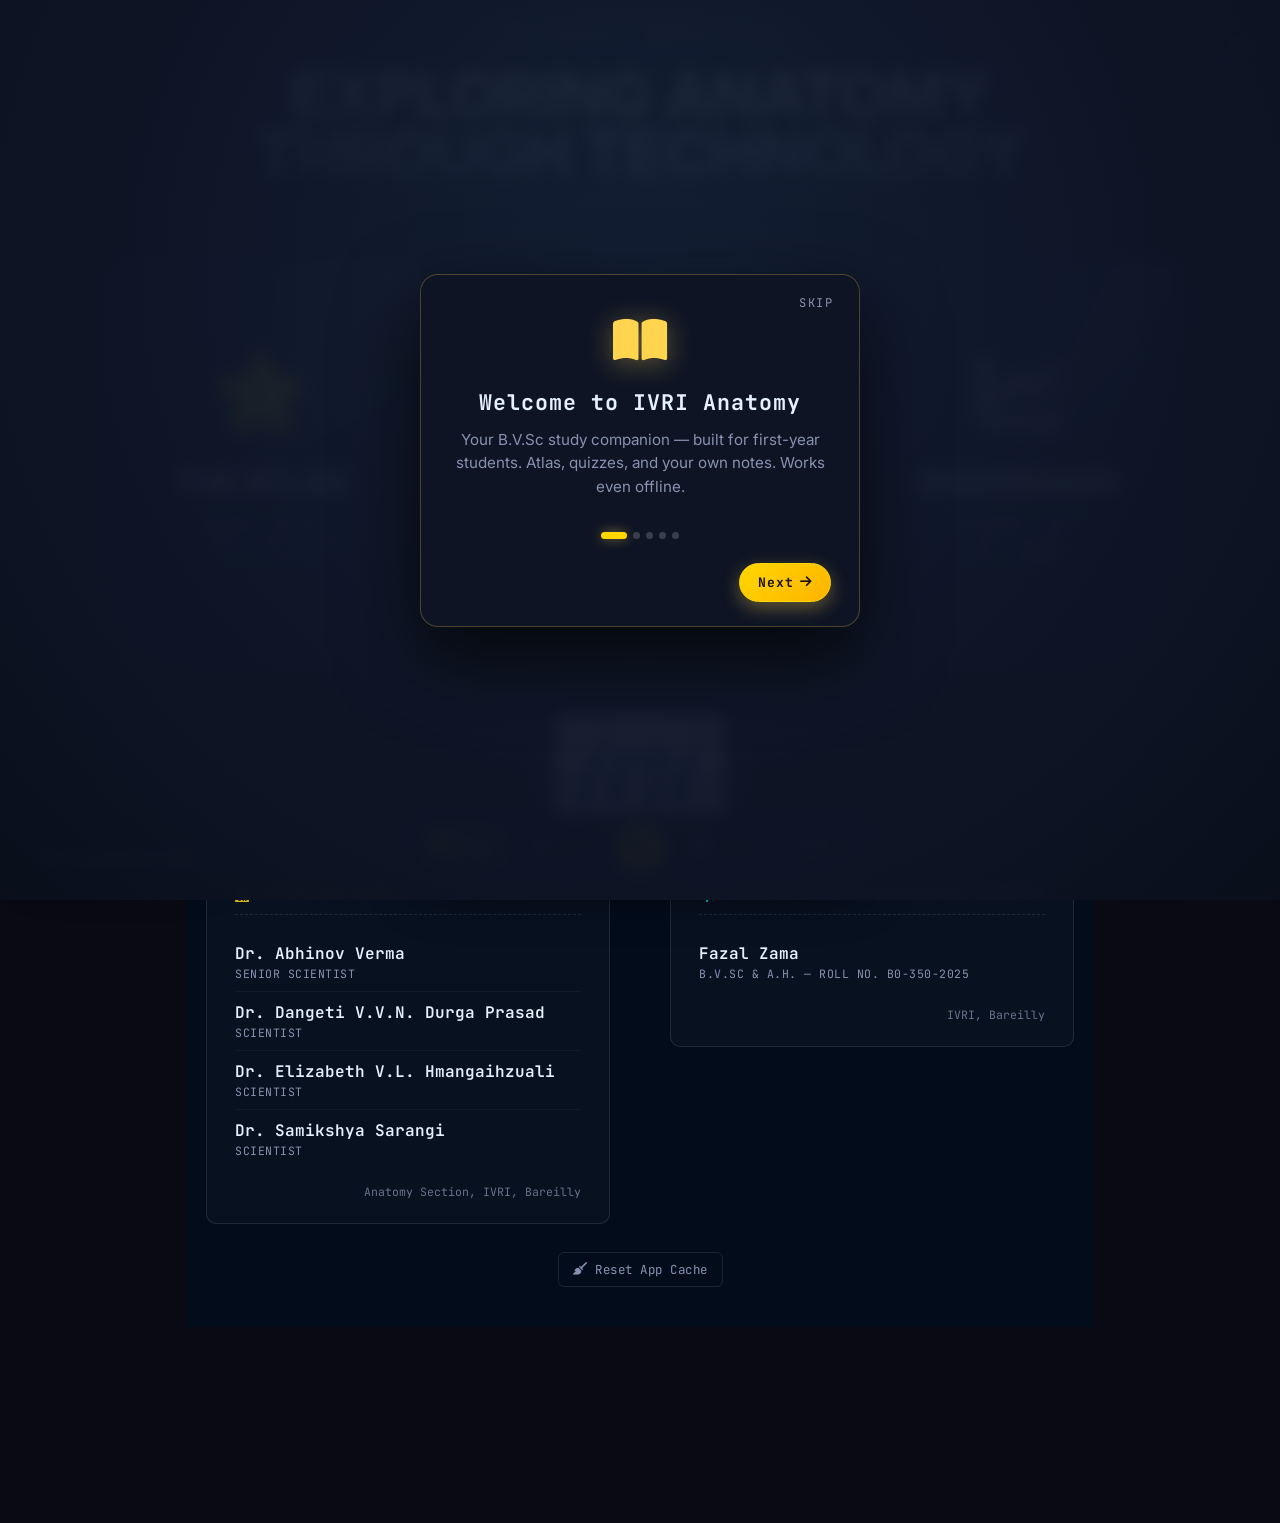
==== commit a95105b5: "Add files via upload" ====
--- a/index.html
+++ b/index.html
@@ -330,35 +330,24 @@
     <div style="max-width: 1400px; margin: 0 auto;">
 
       <div class="nav-bar">
-        <button class="nav-btn" onclick="app.atlasBack()">
-          <i class="fas fa-arrow-left"></i> BACK
+        <button class="nav-btn" onclick="app.atlasBack()" aria-label="Back">
+          <i class="fas fa-arrow-left"></i> <span class="nb-label">BACK</span>
         </button>
         <div class="badge" id="atlas-crumb" style="border-color: var(--atlas-gold); color: var(--atlas-gold);">ATLAS
           DATABASE</div>
 
-        <!-- Right side: Elite Toggle + Bookmarks + Quiz -->
-        <div style="display: flex; gap: 10px; align-items: center; flex-wrap: wrap;">
+        <!-- Right side: contextual controls (Elite + Library/Quiz on desktop) -->
+        <div class="nav-actions">
           <!-- ELITE TOGGLE (Only visible when viewing content) -->
           <button class="nav-btn elite-toggle-btn" id="elite-toggle" onclick="app.toggleElite()" style="display:none;">
             <i class="fas fa-graduation-cap"></i> <span id="elite-text">Elite View</span>
           </button>
-          <button class="nav-btn nav-btn-keep-label" onclick="app.showBookmarks(); app.setHash('#/bookmarks');"
-            title="View bookmarked topics" aria-label="My Bookmarks">
-            <i class="fas fa-star"></i> BOOKMARKS
-          </button>
-          <button class="nav-btn nav-btn-icon-only-mobile" onclick="app.showHighlights(); app.setHash('#/highlights');"
-            title="View all your highlighted text" aria-label="My Highlights"
-            style="border-color: #ffd54f; color: #ffd54f;">
-            <i class="fas fa-highlighter"></i> <span>HIGHLIGHTS</span>
-          </button>
-          <button class="nav-btn nav-btn-icon-only-mobile" onclick="app.showNotes(); app.setHash('#/notes');"
-            title="View all your typed notes" aria-label="My Notes"
-            style="border-color: var(--why-cyan); color: var(--why-cyan);">
-            <i class="fas fa-sticky-note"></i> <span>NOTES</span>
-          </button>
-          <button class="nav-btn nav-btn-keep-label" style="border-color: var(--atlas-gold); color: var(--atlas-gold);"
-            onclick="quizApp.openMenu()">
-            <i class="fas fa-brain"></i> QUIZ MODE
+          <!-- Quiz Mode is the only desktop-only shortcut kept here. Library
+               is fully owned by the top dock (desktop) / bottom nav (mobile)
+               so we don't duplicate it. -->
+          <button class="nav-btn nav-btn-desktop-only" style="border-color: var(--atlas-gold); color: var(--atlas-gold);"
+            onclick="quizApp.openMenu()" aria-label="Quiz Mode">
+            <i class="fas fa-brain"></i> <span>QUIZ MODE</span>
           </button>
         </div>
       </div>
@@ -366,6 +355,26 @@
       <!-- SELECTOR GRID (Region/System) -->
       <div id="atlas-selector" class="portal-grid" style="gap: 30px;">
         <!-- Injected by JavaScript -->
+      </div>
+
+      <!-- LIBRARY TAB BAR (only visible when in Library mode — bookmarks/highlights/notes/flashcards/glossary) -->
+      <div id="library-tabs" class="library-tabs" style="display:none;">
+        <button class="lib-tab" data-tab="bookmarks" onclick="app.openLibrary('bookmarks')">
+          <i class="fas fa-star"></i> <span>Bookmarks</span>
+        </button>
+        <button class="lib-tab" data-tab="highlights" onclick="app.openLibrary('highlights')">
+          <i class="fas fa-highlighter"></i> <span>Highlights</span>
+        </button>
+        <button class="lib-tab" data-tab="notes" onclick="app.openLibrary('notes')">
+          <i class="fas fa-sticky-note"></i> <span>Notes</span>
+        </button>
+        <button class="lib-tab" data-tab="flashcards" onclick="app.openLibrary('flashcards')">
+          <i class="fas fa-clone"></i> <span>Flashcards</span>
+        </button>
+        <button class="lib-tab" data-tab="glossary" onclick="app.openLibrary('glossary')">
+          <i class="fas fa-book"></i> <span>Glossary</span>
+        </button>
+        <span class="lib-tab-indicator" aria-hidden="true"></span>
       </div>
 
       <!-- CONTENT WORKSPACE -->
@@ -447,6 +456,10 @@
           <button class="modal-close" onclick="closeModal()">&times;</button>
 
           <div class="modal-image-col">
+            <div class="visor-hud-overlay">
+              <span class="visor-hud-status"><span class="visor-hud-dot"></span> SCAN FEED: ACTIVE [SYS_VAL_OK]</span>
+              <span class="visor-hud-coords">COORD_X: 42.1 // COORD_Y: 52.0</span>
+            </div>
             <img src="" alt="Anatomy Diagram" id="modalImg" class="modal-img">
           </div>
 
@@ -868,53 +881,310 @@
         </button>
       </div>
 
-      <!-- Overview Stats -->
-      <div class="dash-stats-row" id="dash-overview-stats">
-        <!-- Injected by JS -->
-      </div>
-
-      <!-- Smart Review (Spaced Repetition) Panel — Auto-rendered if quiz answered -->
-      <div class="dash-srs-panel" id="dash-srs-panel">
-        <!-- Injected by JS via dashboard.renderSrsPanel() -->
-      </div>
-
-      <!-- Main Dashboard Grid -->
-      <div class="dash-grid">
-        <!-- Accuracy Trend -->
-        <div class="dash-card dash-card-wide">
-          <div class="dash-card-header">
-            <h3><i class="fas fa-chart-line"></i> Accuracy Trend</h3>
-            <span class="dash-card-subtitle">Last 20 sessions</span>
-          </div>
-          <div id="dash-accuracy-chart" class="dash-chart">
-            <!-- Injected by JS -->
-          </div>
-        </div>
-
-        <!-- Topic Strength Heatmap -->
-        <div class="dash-card dash-card-wide">
-          <div class="dash-card-header">
-            <h3><i class="fas fa-th"></i> Topic Strength Map</h3>
-            <span class="dash-card-subtitle">Accuracy by Syllabus Unit × Topic</span>
-          </div>
-          <div id="dash-heatmap" class="dash-heatmap">
-            <!-- Injected by JS -->
-          </div>
-        </div>
-
-        <!-- Recent Quiz History -->
-        <div class="dash-card dash-card-full">
-          <div class="dash-card-header">
-            <h3><i class="fas fa-history"></i> Recent Quiz History</h3>
-            <span class="dash-card-subtitle">Your last sessions</span>
-          </div>
-          <div id="dash-history" class="dash-history">
-            <!-- Injected by JS -->
-          </div>
-        </div>
+      <!-- DASHBOARD TABS -->
+      <div id="dashboard-tabs" class="dashboard-tabs">
+        <button class="dash-tab active" data-tab="analytics" onclick="dashboard.switchTab('analytics')">
+          <i class="fas fa-chart-pie"></i> <span>Performance Analytics</span>
+        </button>
+        <button class="dash-tab" data-tab="planner" onclick="dashboard.switchTab('planner')">
+          <i class="fas fa-calendar-check"></i> <span>VCI Syllabus &amp; Planner</span>
+        </button>
+        <span class="dash-tab-indicator" aria-hidden="true"></span>
+      </div>
+
+      <!-- ANALYTICS TAB CONTENT -->
+      <div id="dash-analytics-content">
+        <!-- Overview Stats -->
+        <div class="dash-stats-row" id="dash-overview-stats">
+          <!-- Injected by JS -->
+        </div>
+
+        <!-- Smart Review (Spaced Repetition) Panel — Auto-rendered if quiz answered -->
+        <div class="dash-srs-panel" id="dash-srs-panel">
+          <!-- Injected by JS via dashboard.renderSrsPanel() -->
+        </div>
+
+        <!-- Main Dashboard Grid -->
+        <div class="dash-grid">
+          <!-- Accuracy Trend -->
+          <div class="dash-card dash-card-wide">
+            <div class="dash-card-header">
+              <h3><i class="fas fa-chart-line"></i> Accuracy Trend</h3>
+              <span class="dash-card-subtitle">Last 20 sessions</span>
+            </div>
+            <div id="dash-accuracy-chart" class="dash-chart">
+              <!-- Injected by JS -->
+            </div>
+          </div>
+
+          <!-- Topic Strength Heatmap -->
+          <div class="dash-card dash-card-wide">
+            <div class="dash-card-header">
+              <h3><i class="fas fa-th"></i> Topic Strength Map</h3>
+              <span class="dash-card-subtitle">Accuracy by Syllabus Unit × Topic</span>
+            </div>
+            <div id="dash-heatmap" class="dash-heatmap">
+              <!-- Injected by JS -->
+            </div>
+          </div>
+
+          <!-- Recent Quiz History -->
+          <div class="dash-card dash-card-full">
+            <div class="dash-card-header">
+              <h3><i class="fas fa-history"></i> Recent Quiz History</h3>
+              <span class="dash-card-subtitle">Your last sessions</span>
+            </div>
+            <div id="dash-history" class="dash-history">
+              <!-- Injected by JS -->
+            </div>
+          </div>
+        </div>
+      </div>
+
+      <!-- SYLLABUS & PLANNER TAB CONTENT -->
+      <div id="dash-planner-content" style="display:none;">
+        <!-- Injected dynamically by dashboard.js -->
       </div>
     </div>
   </section>
+
+  <!-- ================= VIEW 5: ME / SETTINGS ================= -->
+  <section id="me-view" class="view-section">
+    <div class="me-wrap">
+      <header class="me-header">
+        <div class="me-avatar"><i class="fas fa-user-graduate"></i></div>
+        <div>
+          <div class="me-greet">Welcome back, student</div>
+          <div class="me-sub">Your study companion for B.V.Sc Anatomy</div>
+        </div>
+      </header>
+
+      <!-- Quick stats strip (auto-populated from progress data) -->
+      <div class="me-stats" id="me-stats">
+        <div class="me-stat"><span class="me-stat-num" id="me-stat-bookmarks">0</span><span class="me-stat-lbl">Bookmarks</span></div>
+        <div class="me-stat"><span class="me-stat-num" id="me-stat-highlights">0</span><span class="me-stat-lbl">Highlights</span></div>
+        <div class="me-stat"><span class="me-stat-num" id="me-stat-notes">0</span><span class="me-stat-lbl">Notes</span></div>
+        <div class="me-stat"><span class="me-stat-num" id="me-stat-read">0</span><span class="me-stat-lbl">Read</span></div>
+      </div>
+
+      <!-- Streak block: current streak, longest, total active days, + 12-week heatmap -->
+      <section class="streak-block" id="streak-block">
+        <div class="streak-head">
+          <div class="streak-flame"><i class="fas fa-fire"></i></div>
+          <div class="streak-main">
+            <div class="streak-num" id="streak-current">0</div>
+            <div class="streak-lbl">day streak</div>
+          </div>
+          <div class="streak-side">
+            <div class="streak-side-row"><span id="streak-longest">0</span><span>longest</span></div>
+            <div class="streak-side-row"><span id="streak-total">0</span><span>total days</span></div>
+          </div>
+        </div>
+        <div class="heatmap-wrap">
+          <div class="heatmap-title">Last 12 weeks</div>
+          <div class="heatmap-grid" id="heatmap-grid" aria-label="Activity heatmap"></div>
+          <div class="heatmap-legend">
+            <span>Less</span>
+            <span class="hm-cell-mini hm-empty"></span>
+            <span class="hm-cell-mini hm-on"></span>
+            <span>More</span>
+          </div>
+        </div>
+      </section>
+
+      <!-- Nav-position picker — desktop only. Lets the user park the bottom
+           nav wherever feels most comfortable (bottom / top / left / right). -->
+      <div class="nav-pos-picker" id="nav-pos-picker">
+        <div class="nav-pos-label">
+          <i class="fas fa-arrows-up-down-left-right"></i>
+          <span><b>Navigation position</b><br><small>Choose where the menu bar sits on desktop. Mobile always stays at the bottom.</small></span>
+        </div>
+        <div class="nav-pos-options">
+          <button class="nav-pos-option" data-pos="bottom" onclick="app.setNavPosition('bottom')" title="Bottom (default)" aria-label="Bottom">
+            <span class="np-frame"><span class="np-bar np-bottom"></span></span>
+            <span class="np-name">Bottom</span>
+          </button>
+          <button class="nav-pos-option" data-pos="top" onclick="app.setNavPosition('top')" title="Top" aria-label="Top">
+            <span class="np-frame"><span class="np-bar np-top"></span></span>
+            <span class="np-name">Top</span>
+          </button>
+          <button class="nav-pos-option" data-pos="left" onclick="app.setNavPosition('left')" title="Left side" aria-label="Left side">
+            <span class="np-frame"><span class="np-bar np-left"></span></span>
+            <span class="np-name">Left</span>
+          </button>
+          <button class="nav-pos-option" data-pos="right" onclick="app.setNavPosition('right')" title="Right side" aria-label="Right side">
+            <span class="np-frame"><span class="np-bar np-right"></span></span>
+            <span class="np-name">Right</span>
+          </button>
+        </div>
+      </div>
+
+      <!-- Settings toggles row (compact) -->
+      <div class="me-toggles">
+        <button class="me-toggle" id="me-notif-toggle" onclick="app.toggleSrsNotifications()">
+          <i class="fas fa-bell"></i>
+          <span class="me-toggle-text">
+            <span class="me-toggle-title">Daily Review Reminder</span>
+            <span class="me-toggle-state" id="me-notif-state">Off</span>
+          </span>
+          <span class="me-toggle-pill" id="me-notif-pill"></span>
+        </button>
+        <button class="me-toggle" onclick="app.replayOnboarding()">
+          <i class="fas fa-circle-play"></i>
+          <span class="me-toggle-text">
+            <span class="me-toggle-title">Replay Welcome Tour</span>
+            <span class="me-toggle-state">Re-watch the 5-slide intro</span>
+          </span>
+          <i class="fas fa-chevron-right me-toggle-chev"></i>
+        </button>
+      </div>
+
+      <!-- Action grid: cards instead of a list — more touch-friendly + visual -->
+      <div class="me-grid">
+        <button class="me-card" onclick="app.loadView('dashboard')">
+          <i class="fas fa-chart-line me-card-icon" style="color:#bd93f9;"></i>
+          <div class="me-card-title">Performance Dashboard</div>
+          <div class="me-card-desc">Accuracy trends, weak topics, smart review queue.</div>
+        </button>
+        <button class="me-card me-card-backup" onclick="app.exportBackup()">
+          <i class="fas fa-cloud-arrow-down me-card-icon" style="color:#7cf07c;"></i>
+          <div class="me-card-title">Backup My Data</div>
+          <div class="me-card-desc">Download all bookmarks, notes, highlights, quiz progress, streak. Save it somewhere safe.</div>
+        </button>
+        <button class="me-card me-card-backup" onclick="app.promptImportBackup()">
+          <i class="fas fa-cloud-arrow-up me-card-icon" style="color:#5dade2;"></i>
+          <div class="me-card-title">Restore from Backup</div>
+          <div class="me-card-desc">Bring back data from a backup file (e.g. after switching phones).</div>
+        </button>
+        <button class="me-card" onclick="app.openAbout()">
+          <i class="fas fa-circle-info me-card-icon" style="color:var(--why-cyan);"></i>
+          <div class="me-card-title">About this Platform</div>
+          <div class="me-card-desc">Vision, mission, and the team behind IVRI Anatomy.</div>
+        </button>
+        <button class="me-card" onclick="app.toggleTheme()">
+          <i class="fas fa-palette me-card-icon" style="color:var(--atlas-gold);"></i>
+          <div class="me-card-title">Theme</div>
+          <div class="me-card-desc" id="me-theme-desc">Student (neon) ↔ Professional (medical)</div>
+        </button>
+        <button class="me-card" onclick="searchEngine.toggle()">
+          <i class="fas fa-search me-card-icon" style="color:#7cf07c;"></i>
+          <div class="me-card-title">Search</div>
+          <div class="me-card-desc">Find any bone, muscle, or structure across the site.</div>
+        </button>
+        <button class="me-card me-card-danger" onclick="app.forceClearCacheAndReload()">
+          <i class="fas fa-broom me-card-icon"></i>
+          <div class="me-card-title">Reset App Cache</div>
+          <div class="me-card-desc">Refresh app files (your saved data stays safe).</div>
+        </button>
+      </div>
+
+      <!-- Hidden file picker used by the Restore card -->
+      <input type="file" id="restore-file" accept="application/json,.json"
+             style="display:none;"
+             onchange="app.importBackupFromFile(this)">
+
+      <!-- Helpful note explaining the backup model -->
+      <div class="backup-note">
+        <i class="fas fa-shield-halved"></i>
+        <div>
+          <b>Why this matters:</b> Your bookmarks, notes, highlights, and quiz progress live in your browser only.
+          If you clear browser data, switch phones, or use incognito by accident, they're gone forever.
+          <b>Download a backup at least once a month</b> and keep the JSON file in Google Drive / WhatsApp to yourself.
+        </div>
+      </div>
+
+      <footer class="me-footer">
+        <img src="images/ivri-logo.png" alt="IVRI"
+             onerror="this.style.display='none'"
+             style="height:42px; opacity:.7; margin-bottom:8px;">
+        <div>IVRI Anatomy &middot; B.V.Sc UG Companion</div>
+        <div style="opacity:.5; font-size:.8rem; margin-top:4px;">Built by Fazal Zama &middot; Roll B0-350-2025</div>
+      </footer>
+    </div>
+  </section>
+
+  <!-- ================= ABOUT MODAL (lightweight) ================= -->
+  <div id="about-modal" class="about-modal" style="display:none;" onclick="if(event.target===this) app.closeAbout()">
+    <div class="about-card">
+      <button class="about-close" onclick="app.closeAbout()" aria-label="Close"><i class="fas fa-times"></i></button>
+      <div class="about-hero">
+        <i class="fas fa-graduation-cap about-hero-icon"></i>
+        <h2 class="about-hero-title">IVRI Anatomy</h2>
+        <div class="about-hero-tag">Exploring Anatomy Through Technology</div>
+      </div>
+
+      <div class="about-section">
+        <div class="about-section-head"><i class="fas fa-bullseye"></i> Vision</div>
+        <p>To make veterinary anatomy approachable, comparative, and clinically grounded — for every B.V.Sc student, on every device, even offline.</p>
+      </div>
+
+      <div class="about-section">
+        <div class="about-section-head"><i class="fas fa-compass"></i> Mission</div>
+        <ul class="about-list">
+          <li>Cover the complete VCI Unit 1–8 syllabus with high-resolution comparative content.</li>
+          <li>Pair every structure with its biomechanical "why" and clinical correlation.</li>
+          <li>Make active recall the default — MCQ, True/False, Fill-in, Smart Review, Exam Mode.</li>
+          <li>Stay free, ad-free, and lightweight enough to run on any phone.</li>
+        </ul>
+      </div>
+
+      <div class="about-section">
+        <div class="about-section-head"><i class="fas fa-people-group"></i> Anatomy Section, IVRI Bareilly</div>
+        <ul class="about-list">
+          <li><b>Dr. Abhinov Verma</b> &middot; Senior Scientist</li>
+          <li><b>Dr. Dangeti V.V.N. Durga Prasad</b> &middot; Scientist</li>
+          <li><b>Dr. Elizabeth V.L. Hmangaihzuali</b> &middot; Scientist</li>
+          <li><b>Dr. Samikshya Sarangi</b> &middot; Scientist</li>
+        </ul>
+      </div>
+
+      <div class="about-section">
+        <div class="about-section-head"><i class="fas fa-code"></i> Concept &amp; Build</div>
+        <p><b>Fazal Zama</b> &middot; B.V.Sc &amp; A.H. UG &middot; Roll No. B0-350-2025 &middot; IVRI Bareilly</p>
+      </div>
+    </div>
+  </div>
+
+  <!-- ================= ONBOARDING TOUR (first-time visitors) ================= -->
+  <div id="onboard-modal" class="onboard-modal" style="display:none;" onclick="if(event.target===this) app.closeOnboarding(true)">
+    <div class="onboard-card" role="dialog" aria-modal="true" aria-label="Welcome tour">
+      <!-- contents injected by app._renderOnboardSlide() -->
+    </div>
+  </div>
+
+  <!-- ================= INSTALL-AS-APP BANNER ================= -->
+  <div id="install-banner" class="install-banner" style="display:none;" role="region" aria-label="Install IVRI as app">
+    <div class="install-icon"><i class="fas fa-download"></i></div>
+    <div class="install-msg">
+      Install IVRI Anatomy as an app — works offline, loads faster, lives on your home screen.
+    </div>
+    <button class="install-btn" onclick="app.triggerInstall()"><i class="fas fa-plus"></i> Install</button>
+    <button class="install-close" onclick="app.dismissInstall()" aria-label="Dismiss"><i class="fas fa-times"></i></button>
+  </div>
+
+  <!-- ================= BOTTOM NAVIGATION (mobile) + Top dock (desktop) ================= -->
+  <nav id="bottom-nav" class="bottom-nav" role="navigation" aria-label="Primary navigation">
+    <button class="bn-item" data-view="atlas" onclick="app.navigateTo('atlas')" aria-label="Atlas">
+      <i class="fas fa-book-open bn-icon"></i>
+      <span class="bn-label">Atlas</span>
+    </button>
+    <button class="bn-item" data-view="why" onclick="app.navigateTo('why')" aria-label="WHY — Biomechanics">
+      <i class="fas fa-lightbulb bn-icon"></i>
+      <span class="bn-label">WHY</span>
+    </button>
+    <button class="bn-item bn-item-primary" data-view="quiz" onclick="app.openQuiz()" aria-label="Quiz Mode">
+      <span class="bn-fab"><i class="fas fa-brain"></i></span>
+      <span class="bn-label">Quiz</span>
+    </button>
+    <button class="bn-item" data-view="library" onclick="app.openLibrary()" aria-label="My Library">
+      <i class="fas fa-bookmark bn-icon"></i>
+      <span class="bn-label">Library</span>
+    </button>
+    <button class="bn-item" data-view="me" onclick="app.openMe()" aria-label="Me — Settings &amp; Profile">
+      <i class="fas fa-circle-user bn-icon"></i>
+      <span class="bn-label">Me</span>
+    </button>
+  </nav>
 
   <!-- Load JavaScript files - data first, then app logic -->
   <!-- Regional Data -->
--- a/style.css
+++ b/style.css
@@ -646,7 +646,8 @@
     height: 100%;
     background: rgba(2, 12, 27, 0.95);
     backdrop-filter: blur(10px);
-    z-index: 1000;
+    /* Sit above the bottom nav (z=9000) so the bar can't cover the modal */
+    z-index: 9700;
     display: none;
     justify-content: center;
     align-items: center;
@@ -672,18 +673,24 @@
 .quiz-menu-grid {
     display: grid;
     grid-template-columns: repeat(3, 1fr);
-    gap: 20px;
-    /* Smoothly scroll when more cards exist than fit */
-    max-height: 100%;
-    overflow-y: auto;
+    gap: 16px;
+    /* HARD CAP — viewport minus nav-bar + modal padding + header.
+       This bypasses every flex-sizing edge case that was breaking the scroll. */
+    max-height: calc(100vh - 260px);
+    overflow-y: auto !important;
+    overscroll-behavior: contain;
+    -webkit-overflow-scrolling: touch;
     align-content: start;
-    padding: 8px 4px 24px;       /* breathing room at top + bottom */
+    padding: 4px 8px 24px 4px;
+    /* Visible custom scrollbar so users see it can scroll */
     scrollbar-width: thin;
-}
-.quiz-menu-grid::-webkit-scrollbar { width: 8px; }
-.quiz-menu-grid::-webkit-scrollbar-track { background: rgba(255,255,255,0.04); border-radius: 4px; }
-.quiz-menu-grid::-webkit-scrollbar-thumb { background: rgba(0,242,255,0.30); border-radius: 4px; }
-.quiz-menu-grid::-webkit-scrollbar-thumb:hover { background: rgba(0,242,255,0.50); }
+    scrollbar-color: rgba(0,242,255,0.55) rgba(255,255,255,0.05);
+    scrollbar-width: thin;
+}
+.quiz-menu-grid::-webkit-scrollbar { width: 10px; }
+.quiz-menu-grid::-webkit-scrollbar-track { background: rgba(255,255,255,0.05); border-radius: 5px; }
+.quiz-menu-grid::-webkit-scrollbar-thumb { background: rgba(0,242,255,0.55); border-radius: 5px; }
+.quiz-menu-grid::-webkit-scrollbar-thumb:hover { background: rgba(0,242,255,0.80); }
 
 .quiz-mode-card {
     background: rgba(255, 255, 255, 0.05);
@@ -1203,32 +1210,108 @@
 
 /* ================= WHY SECTION STYLES ================= */
 #why-view {
-    background: radial-gradient(circle at 50% -20%, rgba(0, 242, 255, 0.05), transparent 50%);
+    background: radial-gradient(circle at 50% -20%, rgba(0, 242, 255, 0.08), transparent 60%), 
+                radial-gradient(circle at 0% 100%, rgba(138, 43, 226, 0.04), transparent 50%),
+                #020c1b;
+    position: relative;
+    overflow: visible;
 }
 
 #why-view header {
-    padding: 60px 0 30px;
+    padding: 95px 0 50px;
     text-align: center;
     position: relative;
+    overflow: hidden;
+}
+
+#why-view header::before {
+    content: '' !important;
+    position: absolute !important;
+    top: 0; left: 50%; transform: translateX(-50%) translateZ(0);
+    width: 100%; max-width: 1200px; height: 100%;
+    background-image: 
+        radial-gradient(rgba(0, 242, 255, 0.04) 1.2px, transparent 1.2px),
+        linear-gradient(rgba(0, 242, 255, 0.015) 1px, transparent 1px),
+        linear-gradient(90deg, rgba(0, 242, 255, 0.015) 1px, transparent 1px) !important;
+    background-size: 20px 20px, 40px 40px, 40px 40px !important;
+    background-position: center center !important;
+    mask-image: radial-gradient(circle at center, black 40%, transparent 90%) !important;
+    -webkit-mask-image: radial-gradient(circle at center, black 40%, transparent 90%) !important;
+    pointer-events: none !important;
+    z-index: 0;
+    opacity: 0.95;
+    will-change: opacity;
+}
+
+body.professional-mode #why-view header::before {
+    background-image: 
+        radial-gradient(rgba(126, 87, 194, 0.08) 1.2px, transparent 1.2px),
+        linear-gradient(rgba(126, 87, 194, 0.025) 1px, transparent 1px),
+        linear-gradient(90deg, rgba(126, 87, 194, 0.025) 1px, transparent 1px) !important;
 }
 
 #why-view h1 {
-    font-size: 3.5rem;
-    font-weight: 800;
-    margin-bottom: 10px;
-    letter-spacing: -1px;
-    background: linear-gradient(90deg, var(--text-main), var(--why-cyan));
+    font-size: 4.2rem;
+    font-weight: 900;
+    margin-bottom: 16px;
+    letter-spacing: -2px;
+    background: linear-gradient(135deg, #ffffff 15%, var(--why-cyan) 45%, #a855f7 75%, var(--atlas-gold) 100%);
     -webkit-background-clip: text;
     -webkit-text-fill-color: transparent;
+    position: relative;
+    z-index: 1;
+    text-shadow: 0 0 45px rgba(0, 242, 255, 0.25);
+    animation: titleGlow 4s ease-in-out infinite alternate;
+    will-change: filter, text-shadow;
+}
+
+@keyframes titleGlow {
+    0% { 
+        text-shadow: 0 0 25px rgba(0, 242, 255, 0.15);
+        filter: drop-shadow(0 0 2px rgba(0, 242, 255, 0.05));
+    }
+    100% { 
+        text-shadow: 0 0 50px rgba(0, 242, 255, 0.45), 0 0 25px rgba(0, 242, 255, 0.2);
+        filter: drop-shadow(0 0 10px rgba(0, 242, 255, 0.15));
+    }
 }
 
 #why-view .subtitle {
     font-family: var(--font-code);
     color: var(--atlas-gold);
-    font-size: 1rem;
+    font-size: 0.9rem;
     text-transform: uppercase;
+    letter-spacing: 5px;
+    margin-bottom: 20px;
+    position: relative;
+    z-index: 1;
+    text-shadow: 0 2px 10px rgba(255, 215, 0, 0.15);
+    display: inline-flex;
+    align-items: center;
+    gap: 10px;
+}
+
+#why-view .subtitle::before {
+    content: '[ Beyond // ';
+    color: var(--why-cyan);
+    opacity: 0.7;
+    font-size: 0.75rem;
     letter-spacing: 2px;
-    margin-bottom: 20px;
+    animation: bracketPulse 2s infinite alternate;
+}
+
+#why-view .subtitle::after {
+    content: '// Textbooks ]';
+    color: var(--why-cyan);
+    opacity: 0.7;
+    font-size: 0.75rem;
+    letter-spacing: 2px;
+    animation: bracketPulse 2s infinite alternate;
+}
+
+@keyframes bracketPulse {
+    0% { opacity: 0.4; transform: scale(0.98) translateZ(0); }
+    100% { opacity: 1; transform: scale(1.02) translateZ(0); }
 }
 
 #why-view .container {
@@ -1237,35 +1320,94 @@
     padding: 0 20px;
 }
 
-/* Controls */
+#why-view .badge {
+    background: rgba(0, 242, 255, 0.04) !important;
+    border: 1px solid rgba(0, 242, 255, 0.3) !important;
+    color: var(--why-cyan) !important;
+    text-shadow: 0 0 10px rgba(0, 242, 255, 0.25) !important;
+    box-shadow: 
+        0 0 15px rgba(0, 242, 255, 0.08),
+        inset 0 1px 0 rgba(255, 255, 255, 0.03) !important;
+    font-weight: 700 !important;
+    display: inline-flex !important;
+    align-items: center !important;
+    gap: 8px !important;
+    padding: 6px 16px !important;
+    border-radius: 20px !important;
+    letter-spacing: 1.5px !important;
+    font-size: 0.72rem !important;
+    transition: all 0.3s ease !important;
+}
+
+#why-view .badge::before {
+    content: '' !important;
+    display: inline-block !important;
+    width: 6px !important;
+    height: 6px !important;
+    background: var(--why-cyan) !important;
+    border-radius: 50% !important;
+    box-shadow: 0 0 8px var(--why-cyan) !important;
+    animation: livePulse 2s infinite !important;
+}
+
+@keyframes livePulse {
+    0% { transform: scale(0.9) translateZ(0); opacity: 0.6; }
+    50% { transform: scale(1.3) translateZ(0); opacity: 1; box-shadow: 0 0 12px var(--why-cyan); }
+    100% { transform: scale(0.9) translateZ(0); opacity: 0.6; }
+}
+
+body.professional-mode #why-view .badge {
+    background: rgba(126, 87, 194, 0.05) !important;
+    border: 1px solid rgba(126, 87, 194, 0.3) !important;
+    color: var(--medical-purple) !important;
+    box-shadow: 0 0 15px rgba(126, 87, 194, 0.06) !important;
+    text-shadow: none !important;
+}
+
+body.professional-mode #why-view .badge::before {
+    background: var(--medical-purple) !important;
+    box-shadow: 0 0 8px var(--medical-purple) !important;
+}
+
 #why-view .controls {
     display: flex;
     justify-content: space-between;
     align-items: center;
     flex-wrap: wrap;
     gap: 20px;
-    margin-bottom: 40px;
-    padding: 20px;
-    background: rgba(10, 25, 47, 0.92);
-    border: 1px solid var(--glass-border);
-    border-radius: 12px;
-    backdrop-filter: blur(10px);
+    margin-bottom: 45px;
+    padding: 18px 32px;
+    background: rgba(10, 25, 47, 0.65) !important;
+    border: 1px solid rgba(0, 242, 255, 0.12) !important;
+    border-radius: 30px;
+    backdrop-filter: blur(25px) translateZ(0);
+    -webkit-backdrop-filter: blur(25px) translateZ(0);
     position: sticky;
     top: 20px;
     z-index: 100;
-    /* Smooth slide for the auto-hide-on-scroll behaviour */
-    transition: transform .3s cubic-bezier(.4,0,.2,1), opacity .3s ease;
-    will-change: transform;
-}
-
-/* Auto-hide on scroll-down (toggled by JS class 'controls-hidden') */
+    box-shadow: 
+        0 20px 50px rgba(2, 12, 27, 0.5), 
+        inset 0 1px 0 rgba(255, 255, 255, 0.04), 
+        0 0 30px rgba(0, 242, 255, 0.03) !important;
+    transition: transform 0.4s cubic-bezier(0.25, 0.8, 0.25, 1), border-color 0.3s ease, box-shadow 0.3s ease;
+    will-change: transform, border-color, box-shadow;
+    transform: translate3d(0, 0, 0);
+}
+
+#why-view .controls:hover {
+    border-color: rgba(0, 242, 255, 0.3) !important;
+    box-shadow: 
+        0 24px 55px rgba(2, 12, 27, 0.55), 
+        inset 0 1px 0 rgba(255, 255, 255, 0.06), 
+        0 0 35px rgba(0, 242, 255, 0.06) !important;
+}
+
 #why-view .controls.controls-hidden {
-    transform: translateY(-150%);
+    transform: translateY(-150%) translateZ(0);
     opacity: 0;
     pointer-events: none;
 }
 
-/* On mobile, compact + move flush to top so it doesn't waste screen */
 @media (max-width: 700px) {
     #why-view .controls {
         top: 8px;
@@ -1289,29 +1431,37 @@
     position: absolute;
     left: 18px;
     top: 50%;
-    transform: translateY(-50%);
+    transform: translateY(-50%) translateZ(0);
     color: var(--why-cyan);
     font-size: 0.95rem;
+    transition: color 0.3s ease, text-shadow 0.3s ease, transform 0.4s cubic-bezier(0.175, 0.885, 0.32, 1.275) !important;
+}
+
+#why-view .search-wrapper:focus-within i {
+    color: var(--atlas-gold) !important;
+    text-shadow: 0 0 12px rgba(255, 215, 0, 0.65) !important;
+    transform: translateY(-50%) scale(1.22) translateZ(0) !important;
 }
 
 #why-view input[type="text"] {
     width: 100%;
-    padding: 12px 16px 12px 45px;
-    background: rgba(10, 20, 38, 0.6) !important;
+    padding: 12px 16px 12px 48px;
+    background: rgba(10, 20, 38, 0.65) !important;
     border: 1px solid rgba(0, 242, 255, 0.15) !important;
-    border-radius: 30px !important; /* Capsule design */
+    border-radius: 30px !important;
     color: var(--text-main);
     font-family: var(--font-code);
     font-size: 0.9rem;
-    transition: all 0.3s cubic-bezier(0.165, 0.84, 0.44, 1) !important;
-    box-shadow: inset 0 2px 4px rgba(0,0,0,0.3) !important;
+    transition: border-color 0.35s cubic-bezier(0.16, 1, 0.3, 1), box-shadow 0.35s cubic-bezier(0.16, 1, 0.3, 1), background-color 0.3s ease, transform 0.3s ease !important;
+    box-shadow: inset 0 2px 5px rgba(0,0,0,0.3) !important;
 }
 
 #why-view input[type="text"]:focus {
     outline: none;
     border-color: var(--why-cyan) !important;
-    box-shadow: 0 0 15px rgba(0, 242, 255, 0.25), inset 0 2px 4px rgba(0,0,0,0.2) !important;
-    background: rgba(10, 20, 38, 0.8) !important;
+    box-shadow: 0 0 25px rgba(0, 242, 255, 0.35), inset 0 2px 4px rgba(0,0,0,0.15) !important;
+    background: rgba(10, 20, 38, 0.95) !important;
+    transform: scale(1.01) translateZ(0) !important;
 }
 
 #why-view .filters {
@@ -1323,31 +1473,49 @@
 
 #why-view .filter-btn {
     background: rgba(255, 255, 255, 0.02) !important;
-    border: 1px solid rgba(255, 255, 255, 0.08) !important;
+    border: 1px solid rgba(255, 255, 255, 0.06) !important;
     color: var(--text-mute) !important;
     padding: 8px 18px !important;
     border-radius: 20px !important;
     cursor: pointer;
     font-family: var(--font-code);
     font-size: 0.8rem;
-    transition: all 0.3s cubic-bezier(0.165, 0.84, 0.44, 1) !important;
+    position: relative !important;
+    overflow: hidden !important;
+    transition: background-color 0.25s ease, border-color 0.25s ease, color 0.25s ease, transform 0.3s cubic-bezier(0.25, 0.8, 0.25, 1), box-shadow 0.25s ease !important;
+    will-change: transform;
+    transform: translate3d(0, 0, 0);
 }
 
 #why-view .filter-btn:hover {
     border-color: rgba(0, 242, 255, 0.4) !important;
-    color: var(--text-main) !important;
-    transform: translateY(-1px) !important;
+    color: #ffffff !important;
+    transform: translate3d(0, -2px, 0) !important;
+    background: rgba(0, 242, 255, 0.03) !important;
+    box-shadow: 0 4px 12px rgba(0, 242, 255, 0.1) !important;
 }
 
 #why-view .filter-btn.active {
-    background: linear-gradient(135deg, rgba(0, 242, 255, 0.25), rgba(0, 242, 255, 0.05)) !important;
+    background: linear-gradient(135deg, rgba(0, 242, 255, 0.25), rgba(0, 242, 255, 0.04)) !important;
     border-color: var(--why-cyan) !important;
-    color: var(--why-cyan) !important;
-    box-shadow: 0 0 15px rgba(0, 242, 255, 0.3) !important;
+    color: #ffffff !important;
+    box-shadow: 
+        0 0 20px rgba(0, 242, 255, 0.25),
+        inset 0 1px 0 rgba(255, 255, 255, 0.08) !important;
+    transform: scale(1.02) translate3d(0, 0, 0) !important;
+}
+
+#why-view .filter-btn.active::before {
+    content: '' !important;
+    position: absolute !important;
+    bottom: 0; left: 20%; width: 60% !important; height: 2px !important;
+    background: var(--why-cyan) !important;
+    box-shadow: 0 0 10px var(--why-cyan) !important;
+    border-radius: 2px !important;
 }
 
 #why-view .ai-btn {
-    background: linear-gradient(135deg, rgba(0, 242, 255, 0.15) 0%, rgba(255, 215, 0, 0.1) 100%) !important;
+    background: linear-gradient(135deg, rgba(0, 242, 255, 0.18) 0%, rgba(255, 215, 0, 0.12) 100%) !important;
     border: 1px solid var(--why-cyan) !important;
     color: var(--why-cyan) !important;
     padding: 8px 18px !important;
@@ -1355,12 +1523,14 @@
     cursor: pointer;
     font-family: var(--font-code);
     font-size: 0.8rem;
-    transition: all 0.3s cubic-bezier(0.165, 0.84, 0.44, 1) !important;
+    transition: all 0.4s cubic-bezier(0.25, 0.8, 0.25, 1) !important;
     display: flex;
     align-items: center;
     gap: 8px;
-    box-shadow: 0 0 15px rgba(0, 242, 255, 0.15) !important;
+    box-shadow: 0 0 18px rgba(0, 242, 255, 0.18) !important;
     animation: ai-glow-pulse 3s infinite alternate !important;
+    will-change: transform;
+    transform: translate3d(0, 0, 0);
 }
 
 @keyframes ai-glow-pulse {
@@ -1370,7 +1540,7 @@
     }
     100% {
         border-color: var(--atlas-gold);
-        box-shadow: 0 0 20px rgba(255, 215, 0, 0.3);
+        box-shadow: 0 0 22px rgba(255, 215, 0, 0.35);
     }
 }
 
@@ -1378,8 +1548,22 @@
     background: linear-gradient(135deg, var(--why-cyan) 0%, var(--atlas-gold) 100%) !important;
     color: var(--void) !important;
     border-color: transparent !important;
-    box-shadow: 0 0 25px rgba(0, 242, 255, 0.5) !important;
-    transform: scale(1.05) translateY(-1px) !important;
+    box-shadow: 
+        0 0 35px rgba(0, 242, 255, 0.5), 
+        0 0 25px rgba(255, 215, 0, 0.3) !important;
+    transform: scale(1.06) translateY(-2.5px) translateZ(0) !important;
+}
+
+/* Active tactile spring-scale click feedback on all interactive elements in the biomechanics engine */
+#why-view .filter-btn:active,
+#why-view .ai-btn:active,
+#why-view .quiz-chip:active,
+#why-view .quiz-start-btn:active,
+#why-view .sm-btn:active,
+#why-view .quiz-btn:active,
+#why-view .modal-close:active {
+    transform: scale(0.95) translate3d(0, 0, 0) !important;
+    transition: transform 0.1s cubic-bezier(0.25, 0.8, 0.25, 1) !important;
 }
 
 #why-view .ai-btn.loading {
@@ -1391,63 +1575,183 @@
     animation: spin-cw 1s linear infinite;
 }
 
-/* Anatomy Grid */
 #why-view .anatomy-grid {
     display: grid;
     grid-template-columns: repeat(auto-fill, minmax(320px, 1fr));
-    gap: 25px;
-    padding-bottom: 60px;
+    gap: 30px;
+    padding-bottom: 70px;
 }
 
 /* Premium Biomechanical Glass Card */
 #why-view .card {
     background: rgba(10, 25, 47, 0.45) !important;
-    border: 1px solid rgba(255, 255, 255, 0.05) !important;
+    border: 1px solid rgba(0, 242, 255, 0.08) !important;
     border-left: 4px solid var(--why-cyan) !important;
     border-radius: 16px !important;
-    backdrop-filter: blur(16px) !important;
-    padding: 25px !important;
+    backdrop-filter: blur(20px) translateZ(0) !important;
+    -webkit-backdrop-filter: blur(20px) translateZ(0) !important;
+    padding: 28px !important;
     cursor: pointer !important;
-    transition: all 0.4s cubic-bezier(0.165, 0.84, 0.44, 1) !important;
+    transition: 
+        transform 0.4s cubic-bezier(0.25, 0.8, 0.25, 1), 
+        border-color 0.3s ease, 
+        border-left-color 0.3s ease,
+        background-color 0.3s ease !important;
     position: relative !important;
     overflow: hidden !important;
     display: flex !important;
     flex-direction: column !important;
     justify-content: space-between !important;
-    min-height: 220px !important;
-    box-shadow: 0 10px 30px rgba(2, 12, 27, 0.3), inset 0 1px 0 rgba(255, 255, 255, 0.05) !important;
-    animation: fadeIn 0.5s ease-out forwards;
-    will-change: transform;
-}
-
+    min-height: 235px !important;
+    box-shadow: 0 12px 30px rgba(2, 12, 27, 0.3), inset 0 1px 0 rgba(255, 255, 255, 0.03) !important;
+    animation: whyCardEntry 0.6s cubic-bezier(0.25, 0.8, 0.25, 1) both;
+    will-change: transform, opacity;
+    transform-style: preserve-3d;
+    perspective: 1000px;
+    transform: translate3d(0,0,0);
+}
+
+@keyframes whyCardEntry {
+    from {
+        opacity: 0;
+        transform: translate3d(0, 30px, 0) scale(0.97);
+    }
+    to {
+        opacity: 1;
+        transform: translate3d(0, 0, 0) scale(1);
+    }
+}
+
+/* We use ::before as a hardware-promoted hover glow overlay to avoid slow box-shadow paints */
 #why-view .card::before {
+    content: '' !important;
+    position: absolute !important;
+    top: 0; left: 0; right: 0; bottom: 0;
+    border-radius: 15px !important;
+    background: 
+        radial-gradient(circle at top right, rgba(0, 242, 255, 0.08), transparent 55%),
+        radial-gradient(rgba(0, 242, 255, 0.02) 1.2px, transparent 1.2px) !important;
+    background-size: 100% 100%, 16px 16px !important;
+    opacity: 0.65;
+    transition: opacity 0.35s ease, background 0.35s ease !important;
+    pointer-events: none !important;
+    z-index: 0;
+    will-change: opacity;
+}
+
+#why-view .card::after {
     content: '' !important;
     position: absolute !important;
     top: 0;
     left: 0;
     width: 100%;
     height: 100%;
-    background: radial-gradient(circle at top right, rgba(0, 242, 255, 0.08), transparent 60%) !important;
-    opacity: 0.5;
-    transition: all 0.3s;
+    background: linear-gradient(
+        115deg,
+        transparent 35%,
+        rgba(0, 242, 255, 0.02) 45%,
+        rgba(255, 255, 255, 0.28) 50%,
+        rgba(0, 242, 255, 0.02) 55%,
+        transparent 65%
+    ) !important;
+    transform: skewX(-25deg) translate3d(-150%, 0, 0) !important;
+    transition: transform 0.85s cubic-bezier(0.25, 0.8, 0.25, 1) !important;
+    pointer-events: none !important;
+    z-index: 2;
+    will-change: transform;
+}
+
+#why-view .card:hover::after {
+    transform: skewX(-25deg) translate3d(150%, 0, 0) !important;
 }
 
 #why-view .card:hover {
-    transform: translate3d(0, -6px, 0) scale(1.02) !important;
-    border-color: rgba(255, 255, 255, 0.1) !important;
+    transform: translate3d(0, -8px, 0) scale(1.02) rotateX(1.5deg) rotateY(1.5deg) !important;
+    border-color: rgba(0, 242, 255, 0.35) !important;
     border-left-color: var(--why-cyan) !important;
-    box-shadow: 0 20px 40px rgba(0, 242, 255, 0.18), inset 0 1px 0 rgba(255, 255, 255, 0.15) !important;
+    background-color: rgba(14, 33, 61, 0.65) !important;
+    box-shadow: 
+        0 20px 40px rgba(0, 242, 255, 0.15), 
+        inset 0 1px 0 rgba(255, 255, 255, 0.08) !important;
 }
 
 #why-view .card:hover::before {
-    opacity: 1 !important;
+    opacity: 0.95 !important;
+}
+
+/* Specific dynamic category glow markers for Student Mode on the GPU layer */
+#why-view .card.forelimb {
+    border-left: 4px solid var(--why-cyan) !important;
+}
+#why-view .card.forelimb:hover::before {
+    background: 
+        radial-gradient(circle at top right, rgba(0, 242, 255, 0.16), transparent 60%),
+        radial-gradient(rgba(0, 242, 255, 0.03) 1.2px, transparent 1.2px) !important;
+}
+#why-view .card.forelimb:hover {
+    border-color: rgba(0, 242, 255, 0.35) !important;
+    border-left-color: var(--why-cyan) !important;
+}
+
+#why-view .card.hindlimb {
+    border-left: 4px solid #38b6ff !important;
+}
+#why-view .card.hindlimb .card-category {
+    color: #38b6ff !important;
+    border-color: rgba(56, 182, 255, 0.3) !important;
+    background: rgba(56, 182, 255, 0.08) !important;
+}
+#why-view .card.hindlimb:hover::before {
+    background: 
+        radial-gradient(circle at top right, rgba(56, 182, 255, 0.16), transparent 60%),
+        radial-gradient(rgba(56, 182, 255, 0.03) 1.2px, transparent 1.2px) !important;
+}
+#why-view .card.hindlimb:hover {
+    border-color: rgba(56, 182, 255, 0.35) !important;
+    border-left-color: #38b6ff !important;
+}
+
+#why-view .card.axial {
+    border-left: 4px solid var(--atlas-gold) !important;
+}
+#why-view .card.axial .card-category {
+    color: var(--atlas-gold) !important;
+    border-color: rgba(255, 215, 0, 0.3) !important;
+    background: rgba(255, 215, 0, 0.08) !important;
+}
+#why-view .card.axial:hover::before {
+    background: 
+        radial-gradient(circle at top right, rgba(255, 215, 0, 0.14), transparent 60%),
+        radial-gradient(rgba(255, 215, 0, 0.03) 1.2px, transparent 1.2px) !important;
+}
+#why-view .card.axial:hover {
+    border-color: rgba(255, 215, 0, 0.35) !important;
+    border-left-color: var(--atlas-gold) !important;
+}
+
+#why-view .card.wildlife {
+    border-left: 4px solid #7e57c2 !important;
+}
+#why-view .card.wildlife .card-category {
+    color: #b388ff !important;
+    border-color: rgba(179, 136, 255, 0.3) !important;
+    background: rgba(179, 136, 255, 0.08) !important;
+}
+#why-view .card.wildlife:hover::before {
+    background: 
+        radial-gradient(circle at top right, rgba(126, 87, 194, 0.16), transparent 60%),
+        radial-gradient(rgba(126, 87, 194, 0.03) 1.2px, transparent 1.2px) !important;
+}
+#why-view .card.wildlife:hover {
+    border-color: rgba(179, 136, 255, 0.35) !important;
+    border-left-color: #b388ff !important;
 }
 
 #why-view .card-header {
     display: flex;
     justify-content: space-between;
     align-items: flex-start;
-    margin-bottom: 15px;
+    margin-bottom: 16px;
     z-index: 1;
 }
 
@@ -1458,23 +1762,24 @@
     text-transform: uppercase;
     border: 1px solid rgba(0, 242, 255, 0.3);
     background: rgba(0, 242, 255, 0.08) !important;
-    padding: 3px 10px;
+    padding: 4px 12px;
     border-radius: 4px;
     font-weight: 600;
 }
 
 #why-view .card-title {
-    font-size: 1.3rem;
-    font-weight: 700;
+    font-size: 1.35rem;
+    font-weight: 800;
     margin-bottom: 8px;
     color: var(--text-main);
     z-index: 1;
+    letter-spacing: -0.3px;
 }
 
 #why-view .card-comparison {
     font-size: 0.85rem;
     color: var(--text-mute);
-    margin-bottom: 15px;
+    margin-bottom: 16px;
     display: flex;
     align-items: center;
     gap: 8px;
@@ -1490,16 +1795,18 @@
 #why-view .card-preview {
     font-size: 0.9rem;
     color: var(--text-mute);
-    display: -webkit-box;
-    -webkit-line-clamp: 3;
-    -webkit-box-orient: vertical;
+    line-height: 1.6;
+    z-index: 1;
+    position: relative;
+    max-height: 72px;
     overflow: hidden;
-    line-height: 1.5;
-    z-index: 1;
+    mask-image: linear-gradient(to bottom, #ffffff 40%, rgba(255, 255, 255, 0.3) 75%, transparent 100%) !important;
+    -webkit-mask-image: linear-gradient(to bottom, #ffffff 40%, rgba(255, 255, 255, 0.3) 75%, transparent 100%) !important;
 }
 
 #why-view .card-footer {
-    margin-top: 20px;
+    margin-top: auto;
+    padding-top: 18px;
     text-align: right;
     z-index: 1;
 }
@@ -1513,10 +1820,20 @@
     align-items: center;
     gap: 5px;
     font-weight: bold;
+    transition: color 0.3s ease;
+}
+
+#why-view .read-more i {
+    transition: transform 0.4s cubic-bezier(0.25, 0.8, 0.25, 1) !important;
+    will-change: transform;
 }
 
 #why-view .card:hover .read-more {
     color: var(--atlas-gold) !important;
+}
+
+#why-view .card:hover .read-more i {
+    transform: translate3d(6px, 0, 0) !important;
 }
 
 /* Modal (High-Tech Diagnostic Scanner Panel) */
@@ -1526,12 +1843,13 @@
     left: 0;
     width: 100%;
     height: 100%;
-    background: rgba(2, 12, 27, 0.88);
-    backdrop-filter: blur(25px) !important;
+    background: rgba(2, 12, 27, 0.85);
+    backdrop-filter: blur(0px) translateZ(0);
+    -webkit-backdrop-filter: blur(0px) translateZ(0);
     z-index: 1000;
     opacity: 0;
     visibility: hidden;
-    transition: all 0.4s cubic-bezier(0.165, 0.84, 0.44, 1) !important;
+    transition: opacity 0.45s cubic-bezier(0.25, 0.8, 0.25, 1), backdrop-filter 0.45s cubic-bezier(0.25, 0.8, 0.25, 1), visibility 0.45s cubic-bezier(0.25, 0.8, 0.25, 1) !important;
     display: flex;
     justify-content: center;
     align-items: center;
@@ -1541,47 +1859,55 @@
 #why-view .modal-overlay.open {
     opacity: 1;
     visibility: visible;
+    backdrop-filter: blur(16px) translateZ(0);
+    -webkit-backdrop-filter: blur(16px) translateZ(0);
 }
 
 #why-view .modal-content {
-    background: rgba(10, 20, 38, 0.96) !important;
+    background: rgba(10, 20, 38, 0.97) !important;
     width: 100%;
-    max-width: 950px;
+    max-width: 980px;
     max-height: 85vh;
     border-radius: 16px !important;
-    border: 1px solid rgba(0, 242, 255, 0.25) !important;
-    box-shadow: 0 25px 60px rgba(0,0,0,0.6), 0 0 40px rgba(0,242,255,0.15) !important;
+    border: 1px solid rgba(0, 242, 255, 0.18) !important;
+    box-shadow: 
+        0 25px 65px rgba(0, 0, 0, 0.65), 
+        0 0 45px rgba(0, 242, 255, 0.08),
+        inset 0 1px 0 rgba(255, 255, 255, 0.04) !important;
     overflow-y: auto;
     position: relative;
-    transform: translateY(30px) scale(0.96) !important;
-    transition: all 0.4s cubic-bezier(0.165, 0.84, 0.44, 1) !important;
+    transform: translate3d(0, 35px, 0) scale(0.97) !important;
+    transition: transform 0.55s cubic-bezier(0.25, 0.8, 0.25, 1), opacity 0.45s ease, border-color 0.4s ease !important;
     display: grid;
     grid-template-columns: 1fr 1.2fr;
-    backdrop-filter: blur(15px);
+    backdrop-filter: blur(20px);
+    will-change: transform, opacity;
 }
 
 #why-view .modal-content::before {
     content: '' !important;
     position: absolute !important;
-    top: 0; left: 0; width: 24px; height: 24px !important;
-    border-top: 3px solid var(--why-cyan) !important;
-    border-left: 3px solid var(--why-cyan) !important;
+    top: 12px; left: 12px; width: 16px; height: 16px !important;
+    border-top: 2px solid var(--why-cyan) !important;
+    border-left: 2px solid var(--why-cyan) !important;
     pointer-events: none !important;
     z-index: 5;
+    opacity: 0.85;
 }
 
 #why-view .modal-content::after {
     content: '' !important;
     position: absolute !important;
-    bottom: 0; right: 0; width: 24px; height: 24px !important;
-    border-bottom: 3px solid var(--why-cyan) !important;
-    border-right: 3px solid var(--why-cyan) !important;
+    bottom: 12px; right: 12px; width: 16px; height: 16px !important;
+    border-bottom: 2px solid var(--why-cyan) !important;
+    border-right: 2px solid var(--why-cyan) !important;
     pointer-events: none !important;
     z-index: 5;
+    opacity: 0.85;
 }
 
 #why-view .modal-overlay.open .modal-content {
-    transform: translateY(0) scale(1) !important;
+    transform: translate3d(0, 0, 0) scale(1) !important;
 }
 
 #why-view .modal-close {
@@ -1599,25 +1925,107 @@
     justify-content: center;
     cursor: pointer;
     z-index: 10;
-    transition: all 0.3s;
+    transition: all 0.3s cubic-bezier(0.16, 1, 0.3, 1);
 }
 
 #why-view .modal-close:hover {
     background: rgba(255, 107, 107, 0.15) !important;
     border-color: #ff6b6b !important;
     color: #ff6b6b !important;
-    transform: rotate(90deg);
+    transform: rotate(90deg) scale(1.08);
 }
 
 #why-view .modal-image-col {
-    background: #020c1b;
+    background: #020c1b radial-gradient(circle at center, rgba(0, 242, 255, 0.05), transparent 70%);
     display: flex;
     align-items: center;
     justify-content: center;
     padding: 30px;
-    border-right: 1px solid rgba(255, 255, 255, 0.05);
+    border-right: 1px solid rgba(255, 255, 255, 0.06);
     position: relative;
     min-height: 300px;
+    overflow: hidden;
+}
+
+#why-view .modal-image-col::before {
+    content: '' !important;
+    position: absolute !important;
+    top: 0; left: 0; width: 100%; height: 100%;
+    background-image: 
+        radial-gradient(rgba(0, 242, 255, 0.03) 1px, transparent 1px),
+        linear-gradient(rgba(0, 242, 255, 0.01) 1px, transparent 1px),
+        linear-gradient(90deg, rgba(0, 242, 255, 0.01) 1px, transparent 1px) !important;
+    background-size: 16px 16px, 32px 32px, 32px 32px !important;
+    background-position: center center !important;
+    opacity: 0.8;
+    pointer-events: none !important;
+    z-index: 1;
+}
+
+/* Visor Scanner dynamic laser overlay removed for professional theme */
+
+/* Technical visor HUD overlay styled at the bottom of the image column */
+#why-view .visor-hud-overlay {
+    position: absolute;
+    bottom: 16px;
+    left: 16px;
+    right: 16px;
+    display: flex;
+    justify-content: space-between;
+    align-items: center;
+    background: rgba(2, 12, 27, 0.75) !important;
+    border: 1px solid rgba(0, 242, 255, 0.2) !important;
+    padding: 6px 14px !important;
+    border-radius: 8px !important;
+    font-family: var(--font-code);
+    font-size: 0.7rem !important;
+    z-index: 4;
+    pointer-events: none;
+    backdrop-filter: blur(8px) translateZ(0);
+    -webkit-backdrop-filter: blur(8px) translateZ(0);
+    box-shadow: 0 4px 15px rgba(0, 242, 255, 0.04) !important;
+}
+
+#why-view .visor-hud-status {
+    color: var(--why-cyan);
+    font-weight: bold;
+    display: flex;
+    align-items: center;
+    gap: 6px;
+}
+
+#why-view .visor-hud-dot {
+    width: 6px;
+    height: 6px;
+    background: var(--why-cyan);
+    border-radius: 50%;
+    box-shadow: 0 0 8px var(--why-cyan);
+    display: inline-block;
+    animation: livePulse 1.5s infinite !important;
+}
+
+#why-view .visor-hud-coords {
+    color: var(--atlas-gold);
+    opacity: 0.8;
+}
+
+body.professional-mode #why-view .visor-hud-overlay {
+    background: rgba(255, 255, 255, 0.85) !important;
+    border: 1px solid rgba(126, 87, 194, 0.15) !important;
+    box-shadow: 0 4px 12px rgba(126, 87, 194, 0.04) !important;
+}
+
+body.professional-mode #why-view .visor-hud-status {
+    color: var(--medical-purple) !important;
+}
+
+body.professional-mode #why-view .visor-hud-dot {
+    background: var(--medical-purple) !important;
+    box-shadow: 0 0 6px var(--medical-purple) !important;
+}
+
+body.professional-mode #why-view .visor-hud-coords {
+    color: var(--medical-coral) !important;
 }
 
 #why-view .modal-image-col.img-loading::before {
@@ -1658,14 +2066,17 @@
     max-width: 100%;
     height: auto;
     border-radius: 12px !important;
-    box-shadow: 0 8px 30px rgba(0, 242, 255, 0.25) !important;
-    border: 1px solid rgba(0, 242, 255, 0.3) !important;
+    box-shadow: 0 8px 30px rgba(0, 242, 255, 0.2) !important;
+    border: 1px solid rgba(0, 242, 255, 0.25) !important;
     opacity: 0;
-    transition: opacity 0.35s ease;
+    transform: scale(0.95);
+    transition: opacity 0.4s ease, transform 0.45s cubic-bezier(0.34, 1.56, 0.64, 1) !important;
+    will-change: transform, opacity;
 }
 
 #why-view .modal-img.img-loaded {
     opacity: 1;
+    transform: scale(1) !important;
 }
 
 #why-view .modal-text-col {
@@ -1733,105 +2144,110 @@
 }
 
 #why-view .sm-btn {
-    background: rgba(255, 215, 0, 0.05) !important;
-    border: 1px solid var(--atlas-gold) !important;
+    background: rgba(255, 215, 0, 0.04) !important;
+    border: 1px solid rgba(255, 215, 0, 0.4) !important;
     color: var(--atlas-gold);
     font-size: 0.72rem;
     font-family: var(--font-code);
-    padding: 4px 10px;
+    padding: 4px 12px;
     border-radius: 12px;
     cursor: pointer;
-    transition: all 0.3s;
+    transition: all 0.3s cubic-bezier(0.16, 1, 0.3, 1);
+    position: relative;
+    overflow: hidden;
+    animation: btnBreathe 3s infinite alternate ease-in-out !important;
+}
+
+@keyframes btnBreathe {
+    0% {
+        box-shadow: 0 0 4px rgba(255, 215, 0, 0.1);
+        border-color: rgba(255, 215, 0, 0.4);
+    }
+    100% {
+        box-shadow: 0 0 12px rgba(255, 215, 0, 0.35);
+        border-color: var(--atlas-gold);
+    }
 }
 
 #why-view .sm-btn:hover {
     background: var(--atlas-gold) !important;
     color: var(--void) !important;
-    box-shadow: 0 0 10px rgba(255, 215, 0, 0.3) !important;
+    border-color: transparent !important;
+    box-shadow: 0 0 14px rgba(255, 215, 0, 0.4) !important;
+    transform: translateY(-1px);
 }
 
 #why-view .modal-desc {
     font-size: 1rem;
     color: var(--text-main);
-    line-height: 1.7;
+    line-height: 1.75;
     margin: 0;
 }
 
 #why-view .modal-clinical {
-    background: rgba(255, 255, 255, 0.02) !important;
+    background: linear-gradient(90deg, rgba(255, 215, 0, 0.04), transparent) !important;
+    border: 1px solid rgba(255, 215, 0, 0.12) !important;
     border-left: 4px solid var(--atlas-gold) !important;
-    padding: 15px 20px;
-    color: var(--text-mute);
-    font-size: 0.95rem;
-    font-style: italic;
-    border-radius: 0 8px 8px 0;
-    line-height: 1.6;
-}
-
-/* Premium AI Monospace Terminal Console */
+    padding: 18px 22px !important;
+    color: var(--text-mute) !important;
+    font-size: 0.95rem !important;
+    font-style: italic !important;
+    border-radius: 8px !important;
+    line-height: 1.65 !important;
+    box-shadow: inset 0 1px 0 rgba(255, 255, 255, 0.02) !important;
+    transition: border-color 0.3s ease, background 0.3s ease;
+}
+
+/* Highly refined carbon grid simulation box */
 #why-view .ai-response-box {
-    margin-top: 20px !important;
-    padding: 20px !important;
-    background: rgba(2, 12, 27, 0.95) !important;
-    border: 1px solid var(--why-cyan) !important;
-    border-radius: 8px !important;
-    font-family: 'Fira Code', 'Consolas', monospace !important;
-    color: #00ffcc !important;
-    font-size: 0.92rem !important;
-    line-height: 1.6 !important;
-    box-shadow: 0 0 20px rgba(0, 242, 255, 0.1) !important;
-    position: relative !important;
+    margin-top: 24px !important;
+    padding: 20px 24px !important;
+    background: 
+        linear-gradient(45deg, rgba(255, 255, 255, 0.01) 25%, transparent 25%),
+        linear-gradient(-45deg, rgba(255, 255, 255, 0.01) 25%, transparent 25%),
+        linear-gradient(45deg, transparent 75%, rgba(255, 255, 255, 0.01) 75%),
+        linear-gradient(-45deg, transparent 75%, rgba(255, 255, 255, 0.01) 75%),
+        radial-gradient(circle at center, rgba(0, 242, 255, 0.04) 1.2px, transparent 1.2px),
+        linear-gradient(135deg, #091930 0%, #030c1b 100%) !important;
+    background-size: 8px 8px, 8px 8px, 8px 8px, 8px 8px, 16px 16px, 100% 100% !important;
+    border: 1px dashed rgba(0, 242, 255, 0.35) !important;
+    border-left: 4px solid var(--why-cyan) !important;
+    border-radius: 14px !important;
+    font-size: 0.95rem !important;
+    color: var(--text-main) !important;
+    line-height: 1.75 !important;
+    box-shadow: 
+        0 16px 40px rgba(0, 242, 255, 0.06), 
+        inset 0 1px 0 rgba(255, 255, 255, 0.04),
+        0 0 20px rgba(0, 242, 255, 0.03) !important;
     display: none;
-    overflow: hidden !important;
-}
-
-/* Computer grid line print overlay */
-#why-view .ai-response-box::before {
-    content: '' !important;
-    position: absolute !important;
-    inset: 0 !important;
-    background: linear-gradient(
-        rgba(18, 16, 16, 0) 50%,
-        rgba(0, 0, 0, 0.25) 50%
-    ), linear-gradient(
-        90deg,
-        rgba(255, 0, 0, 0.05),
-        rgba(0, 255, 0, 0.02),
-        rgba(0, 0, 255, 0.05)
-    ) !important;
-    background-size: 100% 4px, 6px 100% !important;
-    pointer-events: none !important;
-    z-index: 2;
-}
-
-/* Pulsing status indicator dot */
+    position: relative;
+    overflow: hidden;
+    animation: whyBoxFadeIn 0.5s cubic-bezier(0.25, 0.8, 0.25, 1) both !important;
+    will-change: transform, opacity;
+}
+
 #why-view .ai-response-box::after {
     content: '' !important;
     position: absolute !important;
-    top: 18px; right: 18px !important;
-    width: 8px; height: 8px !important;
-    background: #00ffcc !important;
+    top: 16px !important;
+    right: 16px !important;
+    width: 8px !important;
+    height: 8px !important;
+    background: var(--why-cyan) !important;
     border-radius: 50% !important;
-    box-shadow: 0 0 8px #00ffcc !important;
-    animation: terminal-blink 1s infinite alternate !important;
-    z-index: 3;
-}
-
-@keyframes terminal-blink {
-    0% { opacity: 0.2; }
-    100% { opacity: 1; }
-}
-
-#why-view .ai-response-box i {
-    color: #00ffcc !important;
-    margin-right: 8px !important;
-    z-index: 3;
-    position: relative;
-}
-
-#why-view #aiResponseText {
-    z-index: 3;
-    position: relative;
+    box-shadow: 0 0 10px var(--why-cyan) !important;
+    animation: livePulse 1.5s infinite !important;
+}
+
+#why-view .ai-response-box strong {
+    color: var(--why-cyan) !important;
+    font-weight: 700 !important;
+}
+
+@keyframes whyBoxFadeIn {
+    from { opacity: 0; transform: translate3d(0, 18px, 0) scale(0.98); }
+    to { opacity: 1; transform: translate3d(0, 0, 0) scale(1); }
 }
 
 /* Quiz Overlay */
@@ -1841,15 +2257,15 @@
     left: 0;
     width: 100%;
     height: 100%;
-    background: rgba(10, 25, 47, 0.95);
-    backdrop-filter: blur(20px);
+    background: rgba(2, 12, 27, 0.9) !important;
+    backdrop-filter: blur(25px) !important;
     z-index: 2000;
     display: flex;
     justify-content: center;
     align-items: center;
     opacity: 0;
     visibility: hidden;
-    transition: all 0.3s;
+    transition: opacity 0.5s cubic-bezier(0.16, 1, 0.3, 1), visibility 0.5s cubic-bezier(0.16, 1, 0.3, 1) !important;
 }
 
 #why-view .quiz-overlay.open {
@@ -1888,9 +2304,10 @@
     border-radius: 8px;
     color: var(--text-main);
     cursor: pointer;
-    transition: all 0.3s;
+    transition: all 0.3s cubic-bezier(0.16, 1, 0.3, 1);
     text-align: left;
     font-size: 1rem;
+    will-change: transform, box-shadow;
 }
 
 #why-view .quiz-btn:hover {
@@ -1940,9 +2357,9 @@
     animation: hud-bump-anim .5s cubic-bezier(.34,1.56,.64,1);
 }
 @keyframes hud-bump-anim {
-    0%   { transform: scale(1);    color: #fff; }
-    35%  { transform: scale(1.32); color: #50dc96; text-shadow: 0 0 12px rgba(80,220,150,0.7); }
-    100% { transform: scale(1);    color: #fff; }
+    0% { transform: scale(1); }
+    50% { transform: scale(1.18); filter: brightness(1.2); }
+    100% { transform: scale(1); }
 }
 
 /* ===== Confetti burst on correct answer ===== */
@@ -2013,6 +2430,15 @@
         0 0 80px rgba(0,242,255,0.10);
     position: relative;
     overflow: hidden;
+    transform: translate3d(0, 40px, 0) scale(0.95) !important;
+    opacity: 0 !important;
+    transition: transform 0.65s cubic-bezier(0.16, 1, 0.3, 1), opacity 0.5s ease, border-color 0.3s ease !important;
+    will-change: transform, opacity;
+}
+
+#why-view .quiz-overlay.open .quiz-card {
+    transform: translate3d(0, 0, 0) scale(1) !important;
+    opacity: 1 !important;
 }
 /* subtle confetti dot pattern in background */
 #why-view .quiz-card::before {
@@ -2050,7 +2476,7 @@
     padding: 10px 18px; border-radius: 999px;
     cursor: pointer; font-size: .9rem;
     font-weight: 500;
-    transition: all .25s ease;
+    transition: all .25s cubic-bezier(0.16, 1, 0.3, 1);
     position: relative;
 }
 #why-view .quiz-chip:hover {
@@ -2079,7 +2505,7 @@
     letter-spacing: 1px;
     padding: 14px !important;
     box-shadow: 0 10px 30px rgba(0,242,255,0.30);
-    transition: transform .15s ease, box-shadow .15s ease;
+    transition: transform .2s cubic-bezier(0.16, 1, 0.3, 1), box-shadow .2s ease;
 }
 #why-view .quiz-start-btn:hover {
     transform: translateY(-2px);
@@ -2164,11 +2590,12 @@
     border-radius: 12px;
     color: var(--text-main);
     cursor: pointer;
-    transition: all .2s ease;
+    transition: all .2s cubic-bezier(0.16, 1, 0.3, 1);
     text-align: left;
     font-size: .98rem;
     position: relative;
     overflow: hidden;
+    will-change: transform, border-color, background-color, box-shadow;
 }
 #why-view .quiz-btn:hover:not(:disabled) {
     border-color: var(--why-cyan);
@@ -2176,29 +2603,37 @@
     transform: translateX(4px);
     box-shadow: 0 4px 14px rgba(0,242,255,0.15);
 }
+
+/* Satisfying bounce select feedback for Correct selections */
 #why-view .quiz-btn.correct {
     background: linear-gradient(135deg, rgba(80,220,150,0.30), rgba(0,242,255,0.18)) !important;
     border-color: #50dc96 !important;
     color: #ffffff !important;
-    box-shadow: 0 0 0 2px rgba(80,220,150,0.35), 0 6px 20px rgba(80,220,150,0.25);
-    animation: correctPulse 0.5s ease-out;
-}
-@keyframes correctPulse {
-    0%   { transform: scale(1); }
-    50%  { transform: scale(1.03); }
+    box-shadow: 0 0 0 2px rgba(80,220,150,0.35), 0 6px 20px rgba(80,220,150,0.25) !important;
+    animation: quizBtnCorrect 0.45s cubic-bezier(0.175, 0.885, 0.32, 1.275) both !important;
+}
+
+@keyframes quizBtnCorrect {
+    0% { transform: scale(1); }
+    40% { transform: scale(1.05); }
+    70% { transform: scale(0.98); }
     100% { transform: scale(1); }
 }
+
+/* Physical error shake feedback for Wrong selections */
 #why-view .quiz-btn.wrong {
     background: rgba(255,100,100,0.18) !important;
     border-color: #ff7070 !important;
     color: #ffd0d0 !important;
     opacity: 0.85;
-    animation: wrongShake 0.4s ease;
-}
-@keyframes wrongShake {
+    box-shadow: 0 0 12px rgba(255, 112, 67, 0.25) !important;
+    animation: quizBtnWrong 0.4s ease-in-out both !important;
+}
+
+@keyframes quizBtnWrong {
     0%, 100% { transform: translateX(0); }
-    25% { transform: translateX(-6px); }
-    75% { transform: translateX(6px); }
+    20%, 60% { transform: translateX(-6px); }
+    40%, 80% { transform: translateX(6px); }
 }
 
 /* Results screen */
@@ -2685,64 +3120,149 @@
 }
 
 /* Professional Mode - Subtle Depth instead of Neon */
+body.professional-mode #atlas-view {
+    background-image: 
+        radial-gradient(rgba(21, 101, 192, 0.035) 1.2px, transparent 1.2px),
+        linear-gradient(135deg, #f5f7fa 0%, #e3f2fd 50%, #f0f4f8 100%) !important;
+    background-size: 24px 24px, 100% 100% !important;
+    background-attachment: fixed !important;
+}
+
 body.professional-mode .portal-card::before {
-    display: none;
-    /* Remove spinning border */
+    content: '';
+    display: block !important;
+    position: absolute;
+    inset: 0;
+    border-radius: 20px;
+    background: transparent;
+    box-shadow: 0 8px 30px rgba(21, 101, 192, 0.04), 0 1px 2px rgba(21, 101, 192, 0.02);
+    transition: opacity 0.4s cubic-bezier(0.25, 0.8, 0.25, 1);
+    z-index: -1;
+    will-change: opacity;
+}
+
+body.professional-mode .portal-card::after {
+    content: '';
+    position: absolute;
+    inset: 0;
+    border-radius: 20px;
+    background: linear-gradient(135deg, transparent 30%, rgba(255, 255, 255, 0.4) 50%, transparent 70%);
+    transform: translate3d(-100%, -100%, 0);
+    transition: transform 0.6s cubic-bezier(0.25, 0.8, 0.25, 1);
+    z-index: 1;
+    will-change: transform;
+    pointer-events: none;
 }
 
 body.professional-mode .portal-card {
-    background: var(--bg-card);
-    border: 1px solid var(--border);
-    border-left: 4px solid var(--atlas-gold);
-    /* Color-coded left border */
-    box-shadow: 0 4px 6px rgba(21, 101, 192, 0.08), 0 1px 3px rgba(0, 0, 0, 0.05);
-    transition: all 0.3s ease;
+    background: rgba(255, 255, 255, 0.82) !important;
+    backdrop-filter: blur(16px) translateZ(0) !important;
+    -webkit-backdrop-filter: blur(16px) translateZ(0) !important;
+    border: 1px solid rgba(21, 101, 192, 0.12) !important;
+    border-left: 5px solid var(--region-accent, var(--atlas-gold)) !important;
+    box-shadow: none !important;
+    transition: transform 0.4s cubic-bezier(0.25, 0.8, 0.25, 1), border-color 0.4s ease, border-left-width 0.4s ease !important;
+    will-change: transform;
+    transform: translate3d(0, 0, 0);
 }
 
 body.professional-mode .portal-card:hover {
-    transform: translateY(-5px);
-    box-shadow: 0 12px 24px rgba(21, 101, 192, 0.15);
-    border-color: var(--atlas-gold);
-    border-left-width: 6px;
-    /* Thicker accent on hover */
-}
-
-body.professional-mode .card-why {
-    border-left-color: var(--why-cyan);
-    /* Teal accent for Why cards */
-}
-
-body.professional-mode .card-why:hover {
-    border-color: var(--why-cyan);
-}
-
-body.professional-mode .orb-icon {
+    transform: translateY(-6px) scale(1.02) translateZ(0) !important;
+    border-color: var(--region-accent, var(--atlas-gold)) !important;
+    border-left-width: 8px !important;
+    box-shadow: 0 15px 35px rgba(21, 101, 192, 0.1) !important;
+}
+
+body.professional-mode .portal-card:hover::after {
+    transform: translate3d(100%, 100%, 0);
+}
+
+/* Region-Specific Color Accent Codes */
+body.professional-mode .portal-card[onclick*="Introduction"] { --region-accent: var(--medical-sage); }
+body.professional-mode .portal-card[onclick*="Forelimb"] { --region-accent: var(--medical-purple); }
+body.professional-mode .portal-card[onclick*="Hindlimb"] { --region-accent: var(--atlas-gold); }
+body.professional-mode .portal-card[onclick*="Thorax"] { --region-accent: var(--medical-coral); }
+body.professional-mode .portal-card[onclick*="Abdomen"] { --region-accent: var(--why-cyan); }
+body.professional-mode .portal-card[onclick*="Head"] { --region-accent: var(--medical-amber); }
+body.professional-mode .portal-card[onclick*="Histology"] { --region-accent: #ab47bc; }
+body.professional-mode .portal-card[onclick*="Embryology"] { --region-accent: #ec407a; }
+
+/* Lens-Pocket Icon Frame style */
+body.professional-mode .portal-card .orb-icon {
+    font-size: 2.2rem !important;
+    margin-bottom: 20px !important;
+    color: var(--region-accent, var(--atlas-gold)) !important;
     filter: none !important;
-    color: var(--atlas-gold) !important;
     text-shadow: none !important;
-    font-size: 4.5rem;
-    /* Slightly smaller for elegance */
-    transition: color 0.3s;
-}
-
-body.professional-mode .card-why .orb-icon {
-    color: var(--why-cyan) !important;
+    background: #ffffff;
+    border: 1px solid rgba(21, 101, 192, 0.1);
+    box-shadow: 0 4px 10px rgba(21, 101, 192, 0.04);
+    width: 70px;
+    height: 70px;
+    border-radius: 50%;
+    display: flex;
+    align-items: center;
+    justify-content: center;
+    transition: transform 0.4s cubic-bezier(0.25, 0.8, 0.25, 1), background 0.4s ease, border-color 0.4s ease;
+    z-index: 2;
 }
 
 body.professional-mode .portal-card:hover .orb-icon {
-    color: var(--medical-coral) !important;
-    /* Warm pop on hover */
-}
-
+    transform: scale(1.1) rotate(5deg) !important;
+    background: var(--region-accent, var(--atlas-gold)) !important;
+    color: #ffffff !important;
+    border-color: var(--region-accent, var(--atlas-gold)) !important;
+}
+
+/* Card labels and typography */
 body.professional-mode .card-label {
-    color: var(--text-main);
-    font-weight: 700;
-    letter-spacing: -0.5px;
+    color: var(--text-main) !important;
+    font-weight: 800 !important;
+    letter-spacing: -0.5px !important;
+    font-family: var(--font-ui) !important;
+    transition: color 0.3s ease;
+}
+
+body.professional-mode .portal-card:hover .card-label {
+    color: var(--region-accent, var(--atlas-gold)) !important;
 }
 
 body.professional-mode .card-sub {
-    color: var(--text-mute);
-    font-size: 0.9rem;
+    color: var(--text-mute) !important;
+    font-size: 0.8rem !important;
+    font-family: var(--font-code) !important;
+    letter-spacing: 0.5px !important;
+    margin-top: 4px;
+}
+
+/* Card progress bar style overrides */
+body.professional-mode .card-progress-container {
+    width: 80%;
+    margin-top: 15px;
+    z-index: 2;
+}
+
+body.professional-mode .card-progress-bar {
+    height: 4px !important;
+    background: rgba(21, 101, 192, 0.08) !important;
+    border-radius: 2px !important;
+    overflow: hidden;
+}
+
+body.professional-mode .card-progress-fill {
+    background: linear-gradient(90deg, var(--region-accent, var(--atlas-gold)), var(--medical-coral, #ff7043)) !important;
+    height: 100%;
+    border-radius: 2px;
+}
+
+body.professional-mode .card-progress-text {
+    display: flex;
+    justify-content: space-between;
+    font-size: 0.7rem !important;
+    font-family: var(--font-code) !important;
+    color: var(--text-mute) !important;
+    margin-top: 6px;
+    font-weight: 600;
 }
 
 body.professional-mode .hero-title {
@@ -2756,29 +3276,106 @@
 
 /* Professional Mode - Clean Navigation with Color Accents */
 body.professional-mode .nav-bar {
-    border-bottom: 2px solid rgba(21, 101, 192, 0.1);
-    background: rgba(255, 255, 255, 0.8);
-    backdrop-filter: blur(10px);
-    padding: 20px;
-    border-radius: 12px;
-    margin-bottom: 30px;
-    box-shadow: 0 2px 8px rgba(0, 0, 0, 0.05);
+    border: 1px solid rgba(21, 101, 192, 0.15) !important;
+    background: rgba(255, 255, 255, 0.88) !important;
+    backdrop-filter: blur(20px) !important;
+    -webkit-backdrop-filter: blur(20px) !important;
+    padding: 15px 25px !important;
+    border-radius: 30px !important;
+    margin-bottom: 25px !important;
+    box-shadow: 0 10px 30px rgba(21, 101, 192, 0.05) !important;
+    display: flex;
+    align-items: center;
+    justify-content: space-between;
+    gap: 15px;
+}
+
+body.professional-mode #atlas-crumb {
+    font-family: var(--font-code) !important;
+    font-size: 0.85rem !important;
+    letter-spacing: 0.5px;
+    padding: 6px 14px !important;
+    border-radius: 20px !important;
+    background: rgba(21, 101, 192, 0.05) !important;
+    border: 1px solid rgba(21, 101, 192, 0.15) !important;
+    color: var(--atlas-gold) !important;
+    font-weight: 700;
 }
 
 body.professional-mode .nav-btn {
-    border: 1px solid transparent;
-    color: var(--text-mute);
-    font-weight: 600;
-    background: rgba(21, 101, 192, 0.05);
-    border-radius: 8px;
-    transition: all 0.3s;
+    border: 1px solid rgba(21, 101, 192, 0.18) !important;
+    color: var(--text-main) !important;
+    font-weight: 600 !important;
+    background: #ffffff !important;
+    border-radius: 20px !important;
+    padding: 8px 18px !important;
+    font-size: 0.82rem !important;
+    transition: all 0.25s cubic-bezier(0.25, 0.8, 0.25, 1) !important;
+    box-shadow: 0 2px 5px rgba(21, 101, 192, 0.03) !important;
 }
 
 body.professional-mode .nav-btn:hover {
-    background: var(--atlas-gold);
-    color: white;
-    border-color: var(--atlas-gold);
-    box-shadow: 0 4px 12px rgba(21, 101, 192, 0.3);
+    background: rgba(21, 101, 192, 0.05) !important;
+    border-color: var(--atlas-gold) !important;
+    color: var(--atlas-gold) !important;
+    transform: translateY(-1px);
+    box-shadow: 0 4px 10px rgba(21, 101, 192, 0.08) !important;
+}
+
+body.professional-mode .nav-btn:active {
+    transform: scale(0.95) !important;
+}
+
+/* Color thematic buttons in header */
+body.professional-mode .nav-btn[onclick*="showBookmarks"] {
+    border-color: rgba(255, 193, 7, 0.3) !important;
+    color: #ff8f00 !important;
+}
+body.professional-mode .nav-btn[onclick*="showBookmarks"]:hover {
+    background: #fff8e1 !important;
+    border-color: #ffa000 !important;
+}
+
+body.professional-mode .nav-btn[onclick*="showHighlights"] {
+    border-color: rgba(255, 112, 67, 0.3) !important;
+    color: #d84315 !important;
+}
+body.professional-mode .nav-btn[onclick*="showHighlights"]:hover {
+    background: #fbe9e7 !important;
+    border-color: #ff7043 !important;
+}
+
+body.professional-mode .nav-btn[onclick*="showNotes"] {
+    border-color: rgba(0, 137, 123, 0.3) !important;
+    color: #00695c !important;
+}
+body.professional-mode .nav-btn[onclick*="showNotes"]:hover {
+    background: #e0f2f1 !important;
+    border-color: #00897b !important;
+}
+
+body.professional-mode .nav-btn[onclick*="quizApp"] {
+    border-color: rgba(126, 87, 194, 0.3) !important;
+    color: #4527a0 !important;
+}
+body.professional-mode .nav-btn[onclick*="quizApp"]:hover {
+    background: #f3e5f5 !important;
+    border-color: #7e57c2 !important;
+}
+
+/* Elite Toggle Button */
+body.professional-mode .elite-toggle-btn {
+    border-color: rgba(21, 101, 192, 0.3) !important;
+    color: var(--atlas-gold) !important;
+}
+body.professional-mode .elite-toggle-btn:hover {
+    background: rgba(21, 101, 192, 0.05) !important;
+    border-color: var(--atlas-gold) !important;
+}
+body.professional-mode .elite-toggle-btn.active {
+    background: var(--atlas-gold) !important;
+    color: #ffffff !important;
+    border-color: var(--atlas-gold) !important;
 }
 
 /* Professional Mode - Content Areas with Soft Color Coding */
@@ -2788,68 +3385,128 @@
 }
 
 body.professional-mode .sidebar {
-    background: var(--bg-card);
-    border: 1px solid var(--border);
-    box-shadow: 0 2px 8px rgba(0, 0, 0, 0.06);
-    border-radius: 12px;
-    border-top: 4px solid var(--atlas-gold);
-    /* Accent header */
+    background: rgba(255, 255, 255, 0.85) !important;
+    backdrop-filter: blur(10px) !important;
+    -webkit-backdrop-filter: blur(10px) !important;
+    border: 1px solid rgba(21, 101, 192, 0.15) !important;
+    border-top: 4px solid var(--atlas-gold) !important;
+    box-shadow: 0 4px 15px rgba(21, 101, 192, 0.04) !important;
+    border-radius: 16px !important;
+    overflow-y: auto;
+}
+
+/* Progress Badge in Sidebar */
+body.professional-mode .read-progress-badge {
+    background: rgba(255, 255, 255, 0.9) !important;
+    border: 1px solid rgba(21, 101, 192, 0.15) !important;
+    border-left: 4px solid var(--medical-sage) !important;
+    color: var(--text-main) !important;
+    border-radius: 12px !important;
+    padding: 12px 16px !important;
+    box-shadow: 0 2px 10px rgba(21, 101, 192, 0.02) !important;
+}
+
+body.professional-mode .read-progress-badge .rp-text {
+    color: #2e7d32 !important;
+    font-weight: 700 !important;
+}
+
+body.professional-mode .read-progress-badge .rp-bar {
+    background: rgba(21, 101, 192, 0.08) !important;
+    height: 5px !important;
+    border-radius: 3px !important;
+}
+
+body.professional-mode .read-progress-badge .rp-fill {
+    background: linear-gradient(90deg, var(--medical-sage), #00897b) !important;
+    border-radius: 3px !important;
+    box-shadow: 0 0 4px rgba(102, 187, 106, 0.3) !important;
+}
+
+body.professional-mode .read-progress-badge .rp-pct {
+    color: var(--text-main) !important;
+    font-weight: 700 !important;
 }
 
 body.professional-mode .topic-btn {
-    border-bottom: 1px solid rgba(21, 101, 192, 0.08);
-    color: var(--text-mute);
-    font-weight: 500;
-    transition: all 0.2s;
-    border-left: 3px solid transparent;
+    border-bottom: 1px solid rgba(21, 101, 192, 0.06) !important;
+    color: var(--text-mute) !important;
+    font-family: var(--font-code) !important;
+    font-weight: 600 !important;
+    padding: 16px 20px !important;
+    background: transparent !important;
+    border-left: 4px solid transparent !important;
+    transition: all 0.25s cubic-bezier(0.25, 0.8, 0.25, 1) !important;
 }
 
 body.professional-mode .topic-btn:hover {
-    color: var(--atlas-gold);
-    background: rgba(21, 101, 192, 0.04);
-    border-left-color: var(--atlas-gold);
-    padding-left: 25px;
+    color: var(--atlas-gold) !important;
+    background: rgba(21, 101, 192, 0.03) !important;
+    border-left-color: rgba(21, 101, 192, 0.4) !important;
+    padding-left: 24px !important;
 }
 
 body.professional-mode .topic-btn.active {
-    background: linear-gradient(90deg, rgba(21, 101, 192, 0.1), transparent);
-    color: var(--atlas-gold);
-    border-left-color: var(--atlas-gold);
-    font-weight: 700;
-    border-bottom-color: rgba(21, 101, 192, 0.2);
+    background: linear-gradient(90deg, rgba(21, 101, 192, 0.06), transparent) !important;
+    color: var(--atlas-gold) !important;
+    border-left-color: var(--atlas-gold) !important;
+    font-weight: 700 !important;
+    padding-left: 24px !important;
+    border-bottom-color: rgba(21, 101, 192, 0.1) !important;
+}
+
+/* Checked/Read topic indicators */
+body.professional-mode .topic-btn.is-read {
+    background: rgba(46, 125, 50, 0.03) !important;
+    border-left-color: rgba(46, 125, 50, 0.3) !important;
+}
+
+body.professional-mode .topic-btn.is-read.active {
+    background: linear-gradient(90deg, rgba(46, 125, 50, 0.06), transparent) !important;
+    border-left-color: #2e7d32 !important;
+}
+
+body.professional-mode .topic-btn .read-tick {
+    color: #2e7d32 !important;
+    filter: none !important;
 }
 
 body.professional-mode .content-area {
-    background: var(--bg-card);
-    border: 1px solid var(--border);
-    box-shadow: 0 2px 12px rgba(0, 0, 0, 0.06);
-    border-radius: 12px;
-    border-top: 4px solid var(--medical-coral);
-    /* Warm accent for content */
+    background: rgba(255, 255, 255, 0.9) !important;
+    backdrop-filter: blur(12px) !important;
+    -webkit-backdrop-filter: blur(12px) !important;
+    border: 1px solid rgba(21, 101, 192, 0.15) !important;
+    border-top: 4px solid var(--medical-purple) !important;
+    box-shadow: 0 8px 30px rgba(21, 101, 192, 0.05) !important;
+    border-radius: 16px !important;
+    padding: 35px !important;
 }
 
 body.professional-mode .h-title {
-    color: var(--text-main);
-    font-weight: 700;
-    position: relative;
-    padding-bottom: 15px;
+    color: var(--text-main) !important;
+    font-size: 2.2rem !important;
+    font-weight: 800 !important;
+    margin-bottom: 6px !important;
+    display: flex;
+    align-items: center;
+    flex-wrap: wrap;
+    gap: 10px;
 }
 
 body.professional-mode .h-title::after {
-    content: '';
-    position: absolute;
-    bottom: 0;
-    left: 0;
-    width: 60px;
-    height: 4px;
-    background: linear-gradient(90deg, var(--atlas-gold), var(--medical-coral));
-    border-radius: 2px;
+    display: none;
 }
 
 body.professional-mode .h-sub {
-    color: var(--why-cyan);
-    border-bottom: 1px solid rgba(0, 137, 123, 0.2);
-    font-weight: 600;
+    color: var(--text-mute) !important;
+    font-family: var(--font-code) !important;
+    font-size: 0.8rem !important;
+    font-weight: 600 !important;
+    letter-spacing: 0.5px;
+    border: none !important;
+    padding: 0 !important;
+    margin: 0 !important;
+    display: inline-block;
 }
 
 body.professional-mode .desc-text {
@@ -2864,17 +3521,124 @@
     font-weight: 600;
 }
 
+/* Textbook callout block description */
+body.professional-mode .feature-box {
+    background: rgba(126, 87, 194, 0.025) !important;
+    border: 1px solid rgba(126, 87, 194, 0.08) !important;
+    border-left: 4px solid var(--medical-purple) !important;
+    border-radius: 12px !important;
+    padding: 24px !important;
+    margin-bottom: 25px !important;
+    box-shadow: inset 0 1px 3px rgba(126, 87, 194, 0.01) !important;
+}
+
+body.professional-mode .feature-box div {
+    color: var(--text-main) !important;
+    line-height: 1.8 !important;
+    font-size: 1.05rem !important;
+}
+
+body.professional-mode .feature-box strong {
+    color: var(--medical-purple) !important;
+    font-weight: 700;
+    font-size: 0.85rem;
+    letter-spacing: 0.5px;
+}
+
+/* Detail header actions toolbar button styling */
+body.professional-mode .detail-header-actions {
+    display: flex;
+    gap: 8px;
+    flex-wrap: wrap;
+}
+
+body.professional-mode .detail-header-actions button {
+    border: 1px solid rgba(21, 101, 192, 0.15) !important;
+    background: #ffffff !important;
+    border-radius: 20px !important;
+    font-family: var(--font-code) !important;
+    font-size: 0.78rem !important;
+    font-weight: 600 !important;
+    padding: 8px 14px !important;
+    transition: all 0.2s ease !important;
+    box-shadow: 0 2px 4px rgba(21, 101, 192, 0.02) !important;
+}
+
+/* textbook clinical correlation blocks */
+body.professional-mode .content-area div[style*="dashed var(--why-cyan)"] {
+    margin-top: 30px !important;
+    border: 1px dashed rgba(255, 112, 67, 0.3) !important;
+    border-left: 4px solid var(--medical-coral) !important;
+    padding: 24px !important;
+    border-radius: 12px !important;
+    background: rgba(255, 112, 67, 0.025) !important;
+    box-shadow: inset 0 1px 3px rgba(255, 112, 67, 0.01) !important;
+}
+
+body.professional-mode .content-area div[style*="dashed var(--why-cyan)"] strong {
+    color: var(--medical-coral) !important;
+    font-family: var(--font-code) !important;
+    font-size: 0.85rem !important;
+    letter-spacing: 0.5px;
+    font-weight: 700;
+}
+
+body.professional-mode .content-area div[style*="dashed var(--why-cyan)"] p {
+    color: var(--text-main) !important;
+    line-height: 1.7 !important;
+    margin-top: 8px !important;
+}
+
+/* 6. Medical Imaging Viewer frame */
+body.professional-mode .img-container {
+    background: #0f172a !important; /* viewer slate */
+    border: 1px solid rgba(21, 101, 192, 0.15) !important;
+    border-radius: 12px !important;
+    position: relative;
+    padding: 20px !important;
+    margin: 20px 0 !important;
+    box-shadow: 0 4px 20px rgba(0, 0, 0, 0.15) !important;
+}
+
+body.professional-mode .img-container::before {
+    content: '';
+    position: absolute;
+    top: 10px; left: 10px; right: 10px; bottom: 10px;
+    border: 1px solid rgba(255, 255, 255, 0.05);
+    pointer-events: none;
+    z-index: 1;
+}
+
+body.professional-mode .atlas-image-caption {
+    color: rgba(255, 255, 255, 0.6) !important;
+    font-family: var(--font-code) !important;
+    font-size: 0.76rem !important;
+    letter-spacing: 0.2px;
+    margin-top: 15px !important;
+    line-height: 1.4 !important;
+    text-shadow: 0 1px 2px rgba(0,0,0,0.5);
+}
+
+body.professional-mode .img-placeholder-text {
+    color: rgba(255, 255, 255, 0.4) !important;
+    font-family: var(--font-code) !important;
+}
+
+body.professional-mode .img-placeholder-text i {
+    color: rgba(255, 255, 255, 0.3) !important;
+}
+
 /* Enhanced Table Styling — allows horizontal scroll when content wider than viewport */
 body.professional-mode .comp-table {
-    background: white;
-    border-radius: 12px;
-    overflow-x: auto;          /* was 'hidden' — prevented mobile scroll of long tables */
-    overflow-y: visible;
+    background: #ffffff !important;
+    border-radius: 12px !important;
+    border: 1px solid rgba(21, 101, 192, 0.12) !important;
+    box-shadow: 0 4px 15px rgba(21, 101, 192, 0.02) !important;
+    overflow-x: auto !important;
+    margin-top: 15px !important;
     display: block;
     max-width: 100%;
     -webkit-overflow-scrolling: touch;
-    box-shadow: 0 2px 8px rgba(0, 0, 0, 0.05);
-    border: 1px solid var(--border);
 }
 body.professional-mode .comp-table tbody { display: table; width: 100%; min-width: 600px; }
 
@@ -2888,187 +3652,553 @@
 .comp-table tbody { display: table; width: 100%; min-width: 520px; }
 .comp-table::-webkit-scrollbar { height: 6px; }
 .comp-table::-webkit-scrollbar-thumb { background: rgba(0,242,255,0.35); border-radius: 3px; }
-body.professional-mode .comp-table::-webkit-scrollbar-thumb { background: rgba(21,101,192,0.30); }
+body.professional-mode .comp-table::-webkit-scrollbar-thumb { background: rgba(21,101,192,0.30) !important; }
+
+body.professional-mode .comp-table tr {
+    border-bottom: 1px solid rgba(21, 101, 192, 0.08) !important;
+}
+
+body.professional-mode .comp-table tr:last-child {
+    border-bottom: none !important;
+}
 
 body.professional-mode .comp-table tr:nth-child(even) {
-    background: rgba(21, 101, 192, 0.02);
-    /* Subtle zebra striping */
+    background: rgba(21, 101, 192, 0.015) !important;
 }
 
 body.professional-mode .comp-table td {
-    border-bottom: 1px solid rgba(21, 101, 192, 0.1);
-    padding: 18px 15px;
+    padding: 16px 20px !important;
+    vertical-align: middle !important;
 }
 
 body.professional-mode .species-label {
-    color: var(--atlas-gold);
-    font-weight: 700;
-    background: rgba(21, 101, 192, 0.08);
-    border-radius: 6px;
-    padding: 8px 12px;
-    display: inline-block;
-    width: auto;
+    color: #1565c0 !important;
+    font-weight: 700 !important;
+    background: rgba(21, 101, 192, 0.06) !important;
+    border: 1px solid rgba(21, 101, 192, 0.1) !important;
+    border-radius: 20px !important;
+    padding: 6px 14px !important;
+    display: inline-block !important;
+    text-align: center;
+    width: auto !important;
+    font-size: 0.78rem !important;
+    letter-spacing: 0.5px;
 }
 
 /* Professional Mode - Why Section with Category Colors */
 body.professional-mode #why-view {
-    background: transparent;
-    /* Use body gradient */
+    background: radial-gradient(circle at 50% -20%, rgba(126, 87, 194, 0.06), transparent 60%), #f8fafc;
 }
 
 body.professional-mode #why-view h1 {
-    background: linear-gradient(135deg, var(--atlas-gold), var(--why-cyan));
+    font-size: 4.2rem;
+    font-weight: 900;
+    margin-bottom: 16px;
+    letter-spacing: -1.5px;
+    background: linear-gradient(135deg, #0f172a 20%, var(--medical-purple) 65%, var(--atlas-gold) 100%);
     -webkit-background-clip: text;
     -webkit-text-fill-color: transparent;
+    text-shadow: 0 4px 20px rgba(126, 87, 194, 0.08);
+    position: relative;
+    z-index: 1;
 }
 
 body.professional-mode #why-view .subtitle {
+    font-family: var(--font-code);
     color: var(--medical-coral);
-    /* Warm accent */
+    font-size: 1rem;
+    text-transform: uppercase;
+    letter-spacing: 3px;
+    margin-bottom: 20px;
+    position: relative;
+    z-index: 1;
+    font-weight: 700;
+    text-shadow: 0 2px 8px rgba(255, 112, 67, 0.08);
+}
+
+body.professional-mode #why-view .subtitle::before {
+    content: '‹ ';
+    color: var(--medical-purple);
+    opacity: 0.8;
+}
+
+body.professional-mode #why-view .subtitle::after {
+    content: ' ›';
+    color: var(--medical-purple);
+    opacity: 0.8;
+}
+
+body.professional-mode #why-view .controls {
+    display: flex;
+    justify-content: space-between;
+    align-items: center;
+    flex-wrap: wrap;
+    gap: 20px;
+    margin-bottom: 45px;
+    padding: 18px 32px;
+    background: rgba(255, 255, 255, 0.88) !important;
+    border: 1px solid rgba(126, 87, 194, 0.16) !important;
+    border-left: 4px solid var(--medical-purple) !important;
+    border-radius: 30px;
+    backdrop-filter: blur(20px) translateZ(0) !important;
+    -webkit-backdrop-filter: blur(20px) translateZ(0) !important;
+    position: sticky;
+    top: 20px;
+    z-index: 100;
+    box-shadow: 
+        0 16px 40px rgba(126, 87, 194, 0.06), 
+        inset 0 1px 0 rgba(255, 255, 255, 0.95) !important;
+    transition: transform 0.45s cubic-bezier(0.19, 1, 0.22, 1), opacity 0.3s ease, border-color 0.3s ease, box-shadow 0.3s ease;
+    will-change: transform;
+}
+
+body.professional-mode #why-view .controls:hover {
+    border-color: rgba(126, 87, 194, 0.28) !important;
+    box-shadow: 
+        0 20px 48px rgba(126, 87, 194, 0.09), 
+        inset 0 1px 0 rgba(255, 255, 255, 0.95) !important;
+}
+
+body.professional-mode #why-view input[type="text"] {
+    width: 100%;
+    padding: 12px 16px 12px 48px;
+    background: rgba(126, 87, 194, 0.02) !important;
+    border: 1px solid rgba(126, 87, 194, 0.15) !important;
+    border-radius: 30px !important;
+    color: #0f172a;
+    font-family: var(--font-code);
+    font-size: 0.9rem;
+    transition: border-color 0.35s cubic-bezier(0.16, 1, 0.3, 1), box-shadow 0.35s cubic-bezier(0.16, 1, 0.3, 1), background-color 0.3s ease, transform 0.3s ease !important;
+    box-shadow: inset 0 2px 4px rgba(126, 87, 194, 0.02) !important;
+}
+
+body.professional-mode #why-view input[type="text"]:focus {
+    outline: none;
+    border-color: var(--medical-purple) !important;
+    box-shadow: 0 0 25px rgba(126, 87, 194, 0.15), inset 0 1.5px 3px rgba(126, 87, 194, 0.05) !important;
+    background: rgba(255, 255, 255, 1) !important;
+    transform: scale(1.01) translateZ(0) !important;
+}
+
+body.professional-mode #why-view .filter-btn {
+    background: rgba(126, 87, 194, 0.02) !important;
+    border: 1px solid rgba(126, 87, 194, 0.12) !important;
+    color: #475569 !important;
+    padding: 8px 18px !important;
+    border-radius: 20px !important;
+    cursor: pointer;
+    font-family: var(--font-code);
+    font-size: 0.8rem;
+    position: relative !important;
+    overflow: hidden !important;
+    transition: background-color 0.3s ease, border-color 0.3s ease, color 0.3s ease, transform 0.3s cubic-bezier(0.16, 1, 0.3, 1), box-shadow 0.3s ease !important;
+    will-change: transform;
+}
+
+body.professional-mode #why-view .filter-btn:hover {
+    border-color: var(--medical-purple) !important;
+    color: var(--medical-purple) !important;
+    transform: translateY(-2px) translateZ(0) !important;
+    background: rgba(126, 87, 194, 0.03) !important;
+    box-shadow: 0 4px 12px rgba(126, 87, 194, 0.08) !important;
+}
+
+body.professional-mode #why-view .filter-btn.active {
+    background: linear-gradient(135deg, rgba(126, 87, 194, 0.12), rgba(126, 87, 194, 0.02)) !important;
+    border-color: var(--medical-purple) !important;
+    color: var(--medical-purple) !important;
+    box-shadow: 
+        0 4px 14px rgba(126, 87, 194, 0.1),
+        inset 0 1px 0 rgba(255, 255, 255, 0.9) !important;
     font-weight: 600;
 }
 
-body.professional-mode #why-view .controls {
-    background: rgba(255, 255, 255, 0.9);
-    border: 1px solid var(--border);
-    box-shadow: 0 4px 12px rgba(21, 101, 192, 0.1);
-    border-left: 4px solid var(--medical-purple);
-    /* Differentiating color */
-}
-
-body.professional-mode #why-view input[type="text"] {
-    background: rgba(21, 101, 192, 0.03);
-    border: 2px solid rgba(21, 101, 192, 0.15);
-    border-radius: 10px;
-}
-
-body.professional-mode #why-view input[type="text"]:focus {
-    border-color: var(--atlas-gold);
-    box-shadow: 0 0 0 4px rgba(21, 101, 192, 0.1);
-}
-
-body.professional-mode #why-view .filter-btn {
-    border-radius: 20px;
-    font-weight: 500;
-    border: 1px solid rgba(21, 101, 192, 0.2);
-}
-
-body.professional-mode #why-view .filter-btn:hover,
-body.professional-mode #why-view .filter-btn.active {
-    background: var(--atlas-gold);
-    color: white;
-    border-color: var(--atlas-gold);
-    box-shadow: 0 4px 12px rgba(21, 101, 192, 0.3);
+body.professional-mode #why-view .filter-btn.active::before {
+    content: '' !important;
+    position: absolute !important;
+    bottom: 0; left: 20%; width: 60% !important; height: 2px !important;
+    background: var(--medical-purple) !important;
+    box-shadow: 0 0 8px var(--medical-purple) !important;
+    border-radius: 2px !important;
 }
 
 body.professional-mode #why-view .ai-btn {
-    background: linear-gradient(135deg, var(--medical-purple), #9575cd);
-    color: white;
-    border: none;
-    font-weight: 600;
-    box-shadow: 0 4px 12px rgba(126, 87, 194, 0.3);
+    background: linear-gradient(135deg, var(--medical-purple) 0%, #9575cd 100%) !important;
+    border: 1px solid var(--medical-purple) !important;
+    color: #ffffff !important;
+    padding: 8px 18px !important;
+    border-radius: 20px !important;
+    cursor: pointer;
+    font-family: var(--font-code);
+    font-size: 0.8rem;
+    transition: all 0.4s cubic-bezier(0.16, 1, 0.3, 1) !important;
+    display: flex;
+    align-items: center;
+    gap: 8px;
+    box-shadow: 0 4px 14px rgba(126, 87, 194, 0.2) !important;
+    animation: ai-glow-pulse-prof 3s infinite alternate !important;
+    will-change: transform;
+}
+
+@keyframes ai-glow-pulse-prof {
+    0% {
+        border-color: var(--medical-purple);
+        box-shadow: 0 4px 12px rgba(126, 87, 194, 0.15);
+    }
+    100% {
+        border-color: var(--atlas-gold);
+        box-shadow: 0 4px 20px rgba(126, 87, 194, 0.3);
+    }
 }
 
 body.professional-mode #why-view .ai-btn:hover {
-    transform: translateY(-2px);
-    box-shadow: 0 6px 16px rgba(126, 87, 194, 0.4);
-    background: linear-gradient(135deg, #7e57c2, #b39ddb);
-}
-
-/* Cards with Category Color Coding */
+    background: linear-gradient(135deg, var(--medical-purple) 0%, var(--atlas-gold) 100%) !important;
+    color: #ffffff !important;
+    border-color: transparent !important;
+    box-shadow: 
+        0 8px 24px rgba(126, 87, 194, 0.3), 
+        0 4px 12px rgba(21, 101, 192, 0.15) !important;
+    transform: scale(1.06) translateY(-2.5px) translateZ(0) !important;
+}
+
+/* Premium Biomechanical Glass Card - Professional Mode */
+/* Premium Biomechanical Glass Card - Professional Mode */
 body.professional-mode #why-view .card {
-    background: var(--bg-card);
-    border: 1px solid var(--border);
-    box-shadow: 0 2px 8px rgba(0, 0, 0, 0.06);
-    border-radius: 12px;
-    border-left: 4px solid var(--why-cyan);
-    transition: all 0.3s ease;
+    background: rgba(255, 255, 255, 0.8) !important;
+    border: 1px solid rgba(126, 87, 194, 0.08) !important;
+    border-radius: 16px !important;
+    backdrop-filter: blur(20px) !important;
+    -webkit-backdrop-filter: blur(20px) !important;
+    padding: 28px !important;
+    cursor: pointer !important;
+    transition: 
+        transform 0.4s cubic-bezier(0.165, 0.84, 0.44, 1), 
+        box-shadow 0.4s cubic-bezier(0.165, 0.84, 0.44, 1), 
+        border-color 0.3s ease, 
+        border-left-color 0.3s ease,
+        background-color 0.3s ease !important;
+    position: relative !important;
+    overflow: hidden !important;
+    display: flex !important;
+    flex-direction: column !important;
+    justify-content: space-between !important;
+    min-height: 235px !important;
+    box-shadow: 0 8px 30px rgba(126, 87, 194, 0.04), inset 0 1px 0 rgba(255, 255, 255, 0.95) !important;
+    animation: whyCardEntry 0.6s cubic-bezier(0.16, 1, 0.3, 1) both;
+    will-change: transform, opacity;
+    transform-style: preserve-3d;
+    perspective: 1000px;
+}
+
+body.professional-mode #why-view .card::before {
+    content: '' !important;
+    position: absolute !important;
+    top: 0;
+    left: 0;
+    width: 100%;
+    height: 100%;
+    background: 
+        radial-gradient(circle at top right, rgba(126, 87, 194, 0.03), transparent 50%),
+        radial-gradient(rgba(126, 87, 194, 0.015) 1.2px, transparent 1.2px) !important;
+    background-size: 100% 100%, 16px 16px !important;
+    opacity: 0.85;
+    transition: opacity 0.3s ease, background 0.3s ease;
+    z-index: 0;
+}
+
+body.professional-mode #why-view .card::after {
+    content: '' !important;
+    position: absolute !important;
+    top: 0;
+    left: 0;
+    width: 100%;
+    height: 100%;
+    background: linear-gradient(
+        115deg,
+        transparent 30%,
+        rgba(126, 87, 194, 0.02) 45%,
+        rgba(255, 255, 255, 0.8) 50%,
+        rgba(126, 87, 194, 0.02) 55%,
+        transparent 70%
+    ) !important;
+    transform: skewX(-25deg) translate3d(-150%, 0, 0) !important;
+    transition: transform 0.9s cubic-bezier(0.16, 1, 0.3, 1) !important;
+    pointer-events: none !important;
+    z-index: 2;
+    will-change: transform;
+}
+
+body.professional-mode #why-view .card:hover::after {
+    transform: skewX(-25deg) translate3d(150%, 0, 0) !important;
 }
 
 body.professional-mode #why-view .card:hover {
-    transform: translateY(-5px);
-    box-shadow: 0 12px 24px rgba(0, 137, 123, 0.15);
-    border-color: var(--why-cyan);
-    border-left-width: 6px;
-}
-
-body.professional-mode #why-view .card-category {
-    background: rgba(0, 137, 123, 0.1);
-    color: var(--why-cyan);
-    border: 1px solid rgba(0, 137, 123, 0.3);
-    font-weight: 600;
-    border-radius: 6px;
+    transform: translate3d(0, -8px, 0) scale(1.02) rotateX(1.5deg) rotateY(1.5deg) !important;
+    border-color: rgba(126, 87, 194, 0.22) !important;
+    background-color: rgba(255, 255, 255, 0.95) !important;
+    box-shadow: 
+        0 20px 40px rgba(126, 87, 194, 0.08), 
+        inset 0 1px 0 rgba(255, 255, 255, 0.95) !important;
+}
+
+body.professional-mode #why-view .card:hover::before {
+    opacity: 0.95 !important;
+}
+
+/* Category-specific styling for Professional Mode */
+body.professional-mode #why-view .card.forelimb {
+    border-left: 4px solid var(--why-cyan) !important;
+}
+body.professional-mode #why-view .card.forelimb .card-category {
+    background: rgba(0, 137, 123, 0.06) !important;
+    color: #00897b !important;
+    border: 1px solid rgba(0, 137, 123, 0.2) !important;
+}
+body.professional-mode #why-view .card.forelimb:hover {
+    border-color: rgba(0, 137, 123, 0.25) !important;
+    border-left-color: var(--why-cyan) !important;
+    box-shadow: 
+        0 20px 40px rgba(0, 137, 123, 0.06), 
+        inset 0 1px 0 rgba(255, 255, 255, 0.95) !important;
+}
+
+body.professional-mode #why-view .card.hindlimb {
+    border-left: 4px solid var(--atlas-gold) !important;
+}
+body.professional-mode #why-view .card.hindlimb .card-category {
+    background: rgba(21, 101, 192, 0.06) !important;
+    color: var(--atlas-gold) !important;
+    border: 1px solid rgba(21, 101, 192, 0.2) !important;
+}
+body.professional-mode #why-view .card.hindlimb:hover {
+    border-color: rgba(21, 101, 192, 0.25) !important;
+    border-left-color: var(--atlas-gold) !important;
+    box-shadow: 
+        0 20px 40px rgba(21, 101, 192, 0.06), 
+        inset 0 1px 0 rgba(255, 255, 255, 0.95) !important;
+}
+
+body.professional-mode #why-view .card.axial {
+    border-left: 4px solid var(--medical-coral) !important;
+}
+body.professional-mode #why-view .card.axial .card-category {
+    background: rgba(255, 112, 67, 0.06) !important;
+    color: var(--medical-coral) !important;
+    border: 1px solid rgba(255, 112, 67, 0.2) !important;
+}
+body.professional-mode #why-view .card.axial:hover {
+    border-color: rgba(255, 112, 67, 0.25) !important;
+    border-left-color: var(--medical-coral) !important;
+    box-shadow: 
+        0 20px 40px rgba(255, 112, 67, 0.06), 
+        inset 0 1px 0 rgba(255, 255, 255, 0.95) !important;
+}
+
+body.professional-mode #why-view .card.wildlife {
+    border-left: 4px solid var(--medical-purple) !important;
+}
+body.professional-mode #why-view .card.wildlife .card-category {
+    background: rgba(126, 87, 194, 0.06) !important;
+    color: var(--medical-purple) !important;
+    border: 1px solid rgba(126, 87, 194, 0.2) !important;
+}
+body.professional-mode #why-view .card.wildlife:hover {
+    border-color: rgba(126, 87, 194, 0.25) !important;
+    border-left-color: var(--medical-purple) !important;
+    box-shadow: 
+        0 20px 40px rgba(126, 87, 194, 0.06), 
+        inset 0 1px 0 rgba(255, 255, 255, 0.95) !important;
 }
 
 body.professional-mode #why-view .card-title {
-    color: var(--text-main);
-    font-weight: 700;
+    color: #0f172a;
+    font-weight: 800;
 }
 
 body.professional-mode #why-view .card-comparison {
     color: var(--medical-coral);
-    /* Warm color for comparison text */
-    font-weight: 500;
+    font-weight: 600;
 }
 
 body.professional-mode #why-view .read-more {
-    color: var(--atlas-gold);
-    font-weight: 600;
-    background: rgba(21, 101, 192, 0.08);
-    padding: 6px 12px;
+    color: var(--medical-purple);
+    font-weight: 700;
+    background: rgba(126, 87, 194, 0.06);
+    padding: 6px 16px;
     border-radius: 6px;
-    transition: all 0.3s;
-}
-
-body.professional-mode #why-view .read-more:hover {
-    background: var(--atlas-gold);
-    color: white;
+    transition: all 0.3s ease;
+}
+
+body.professional-mode #why-view .card:hover .read-more {
+    color: #ffffff !important;
+    background: var(--medical-purple) !important;
+    box-shadow: 0 4px 12px rgba(126, 87, 194, 0.2);
+}
+
+body.professional-mode #why-view .card:hover .read-more i {
+    transform: translateX(6px) !important;
 }
 
 /* Modal Enhancements */
+/* Modal Enhancements */
+body.professional-mode #why-view .modal-overlay {
+    position: fixed;
+    top: 0;
+    left: 0;
+    width: 100%;
+    height: 100%;
+    background: rgba(241, 245, 249, 0.85);
+    backdrop-filter: blur(0px) translateZ(0);
+    -webkit-backdrop-filter: blur(0px) translateZ(0);
+    z-index: 1000;
+    opacity: 0;
+    visibility: hidden;
+    transition: opacity 0.45s cubic-bezier(0.25, 0.8, 0.25, 1), backdrop-filter 0.45s cubic-bezier(0.25, 0.8, 0.25, 1), visibility 0.45s cubic-bezier(0.25, 0.8, 0.25, 1) !important;
+    display: flex;
+    justify-content: center;
+    align-items: center;
+    padding: 20px;
+}
+
+body.professional-mode #why-view .modal-overlay.open {
+    opacity: 1;
+    visibility: visible;
+    backdrop-filter: blur(16px) translateZ(0);
+    -webkit-backdrop-filter: blur(16px) translateZ(0);
+}
+
 body.professional-mode #why-view .modal-content {
-    background: var(--bg-card);
-    border: 2px solid var(--border);
-    box-shadow: 0 20px 40px rgba(0, 0, 0, 0.1);
-    border-radius: 16px;
+    background: rgba(255, 255, 255, 0.98) !important;
+    width: 100%;
+    max-width: 980px;
+    max-height: 85vh;
+    border-radius: 16px !important;
+    border: 1px solid rgba(126, 87, 194, 0.15) !important;
+    box-shadow: 
+        0 25px 65px rgba(126, 87, 194, 0.12), 
+        0 0 45px rgba(126, 87, 194, 0.03),
+        inset 0 1px 0 rgba(255, 255, 255, 0.9) !important;
+    overflow-y: auto;
+    position: relative;
+    transform: translate3d(0, 35px, 0) scale(0.97) !important;
+    transition: transform 0.55s cubic-bezier(0.25, 0.8, 0.25, 1), opacity 0.45s ease, border-color 0.4s ease !important;
+    display: grid;
+    grid-template-columns: 1fr 1.2fr;
+    backdrop-filter: blur(20px);
+    -webkit-backdrop-filter: blur(20px);
+    will-change: transform, opacity;
+}
+
+body.professional-mode #why-view .modal-content::before {
+    content: '' !important;
+    position: absolute !important;
+    top: 12px; left: 12px; width: 16px; height: 16px !important;
+    border-top: 2px solid var(--medical-purple) !important;
+    border-left: 2px solid var(--medical-purple) !important;
+    pointer-events: none !important;
+    z-index: 5;
+    opacity: 0.85;
+}
+
+body.professional-mode #why-view .modal-content::after {
+    content: '' !important;
+    position: absolute !important;
+    bottom: 12px; right: 12px; width: 16px; height: 16px !important;
+    border-bottom: 2px solid var(--medical-purple) !important;
+    border-right: 2px solid var(--medical-purple) !important;
+    pointer-events: none !important;
+    z-index: 5;
+    opacity: 0.85;
+}
+
+body.professional-mode #why-view .modal-overlay.open .modal-content {
+    transform: translate3d(0, 0, 0) scale(1) !important;
+}
+
+body.professional-mode #why-view .modal-close {
+    position: absolute;
+    top: 20px;
+    right: 20px;
+    background: rgba(126, 87, 194, 0.05) !important;
+    border: 1px solid rgba(126, 87, 194, 0.1) !important;
+    color: #64748b;
+    width: 38px;
+    height: 38px;
+    border-radius: 50% !important;
+    display: flex;
+    align-items: center;
+    justify-content: center;
+    cursor: pointer;
+    z-index: 10;
+    transition: all 0.3s cubic-bezier(0.16, 1, 0.3, 1);
+}
+
+body.professional-mode #why-view .modal-close:hover {
+    background: rgba(255, 112, 67, 0.15) !important;
+    border-color: var(--medical-coral) !important;
+    color: var(--medical-coral) !important;
+    transform: rotate(90deg) scale(1.08);
+}
+
+body.professional-mode #why-view .modal-image-col {
+    background: #f8fafc radial-gradient(circle at center, rgba(126, 87, 194, 0.04), transparent 70%);
+    display: flex;
+    align-items: center;
+    justify-content: center;
+    padding: 30px;
+    border-right: 1px solid rgba(126, 87, 194, 0.08);
+    position: relative;
+    min-height: 300px;
     overflow: hidden;
 }
 
-body.professional-mode #why-view .modal-image-col {
-    background: linear-gradient(135deg, #f5f7fa, #e3f2fd);
-    border-right: 1px solid var(--border);
-}
+body.professional-mode #why-view .modal-image-col::before {
+    content: '' !important;
+    position: absolute !important;
+    top: 0; left: 0; width: 100%; height: 100%;
+    background-image: 
+        radial-gradient(rgba(126, 87, 194, 0.02) 1px, transparent 1px),
+        linear-gradient(rgba(126, 87, 194, 0.008) 1px, transparent 1px),
+        linear-gradient(90deg, rgba(126, 87, 194, 0.008) 1px, transparent 1px) !important;
+    background-size: 16px 16px, 32px 32px, 32px 32px !important;
+    background-position: center center !important;
+    opacity: 0.85;
+    pointer-events: none !important;
+    z-index: 1;
+}
+
+/* Visor Scanner dynamic laser overlay removed for professional theme */
 
 body.professional-mode #why-view .modal-text-col {
     background: white;
+    padding: 40px;
 }
 
 body.professional-mode #why-view .modal-category {
-    color: var(--why-cyan);
-    font-weight: 600;
+    color: var(--medical-purple);
+    font-weight: 700;
     text-transform: uppercase;
-    letter-spacing: 1px;
+    letter-spacing: 1.5px;
     font-size: 0.8rem;
 }
 
 body.professional-mode #why-view .modal-title {
-    color: var(--text-main);
+    color: #0f172a;
+    font-weight: 800;
+    margin-bottom: 10px;
+}
+
+body.professional-mode #why-view .modal-comparison-tag {
+    background: rgba(255, 112, 67, 0.06);
+    color: var(--medical-coral);
+    border: 1px solid rgba(255, 112, 67, 0.18);
     font-weight: 700;
-    margin-bottom: 10px;
-}
-
-body.professional-mode #why-view .modal-comparison-tag {
-    background: rgba(255, 112, 67, 0.1);
-    /* Coral tint */
-    color: var(--medical-coral);
-    border: 1px solid rgba(255, 112, 67, 0.3);
-    font-weight: 600;
     border-radius: 20px;
     padding: 6px 14px;
 }
 
 body.professional-mode #why-view .modal-section-header {
-    border-bottom: 2px solid rgba(21, 101, 192, 0.1);
+    border-bottom: 2px solid rgba(126, 87, 194, 0.08);
 }
 
 body.professional-mode #why-view .modal-section h3 {
@@ -3077,24 +4207,279 @@
 }
 
 body.professional-mode #why-view .modal-clinical {
-    background: rgba(255, 193, 7, 0.08);
-    /* Amber tint for clinical notes */
+    background: rgba(255, 193, 7, 0.04);
     border-left: 4px solid var(--medical-amber);
-    color: var(--text-mute);
+    color: #475569;
     border-radius: 0 8px 8px 0;
     font-style: normal;
-    /* Remove italic for readability */
+    border-top: 1px solid rgba(255, 193, 7, 0.1) !important;
+    border-right: 1px solid rgba(255, 193, 7, 0.1) !important;
+    border-bottom: 1px solid rgba(255, 193, 7, 0.1) !important;
 }
 
 body.professional-mode #why-view .ai-response-box {
-    background: rgba(126, 87, 194, 0.08);
-    /* Purple tint */
-    border: 1px dashed var(--medical-purple);
-    border-radius: 8px;
+    margin-top: 24px !important;
+    padding: 20px 24px !important;
+    background: 
+        radial-gradient(circle at center, rgba(126, 87, 194, 0.04) 1.2px, transparent 1.2px),
+        linear-gradient(135deg, #ffffff 0%, #fbfbfc 100%) !important;
+    background-size: 14px 14px, 100% 100% !important;
+    border: 1.5px dashed rgba(126, 87, 194, 0.35) !important;
+    border-left: 5px solid var(--medical-purple) !important;
+    border-radius: 14px !important;
+    font-size: 0.95rem !important;
+    color: #334155 !important;
+    line-height: 1.75 !important;
+    box-shadow: 
+        0 12px 32px rgba(126, 87, 194, 0.05), 
+        inset 0 1px 0 rgba(255, 255, 255, 0.95),
+        0 0 15px rgba(126, 87, 194, 0.01) !important;
+    display: none;
+    position: relative;
+    overflow: hidden;
+    animation: whyBoxFadeIn 0.5s cubic-bezier(0.25, 0.8, 0.25, 1) both !important;
+    will-change: transform, opacity;
+}
+
+body.professional-mode #why-view .ai-response-box::after {
+    content: '' !important;
+    position: absolute !important;
+    top: 16px !important;
+    right: 16px !important;
+    width: 8px !important;
+    height: 8px !important;
+    background: var(--medical-purple);
+    box-shadow: 0 0 8px var(--medical-purple);
+    animation: livePulse 2s infinite !important;
 }
 
 body.professional-mode #why-view .ai-response-box strong {
     color: var(--medical-purple);
+    font-weight: 700;
+}
+
+/* Professional Mode - Biomechanics "Challenge Me" Session Quiz Overrides */
+body.professional-mode #why-view .quiz-overlay {
+    background: rgba(240, 244, 248, 0.96) !important;
+    backdrop-filter: blur(25px) !important;
+}
+
+body.professional-mode #why-view .quiz-card {
+    background: rgba(255, 255, 255, 0.98) !important;
+    border: 1px solid rgba(21, 101, 192, 0.15) !important;
+    box-shadow: 
+        0 30px 60px rgba(21, 101, 192, 0.08),
+        inset 0 1px 0 rgba(255, 255, 255, 0.95),
+        0 0 40px rgba(126, 87, 194, 0.02) !important;
+    border-radius: 20px;
+}
+
+body.professional-mode #why-view .quiz-card::before {
+    background-image:
+        radial-gradient(circle at 12% 18%, rgba(21, 101, 192, 0.03) 1.5px, transparent 2.5px),
+        radial-gradient(circle at 82% 26%, rgba(255, 193, 7, 0.03) 1.2px, transparent 2.5px),
+        radial-gradient(circle at 30% 78%, rgba(0, 150, 136, 0.03) 1.2px, transparent 2.5px),
+        radial-gradient(circle at 70% 88%, rgba(255, 112, 67, 0.03) 1.2px, transparent 2.5px) !important;
+}
+
+body.professional-mode #why-view .quiz-setup-title {
+    color: var(--atlas-gold) !important;
+    font-weight: 700;
+}
+
+body.professional-mode #why-view .quiz-setup-title::before {
+    color: var(--atlas-gold) !important;
+}
+
+body.professional-mode #why-view .quiz-chip {
+    background: rgba(21, 101, 192, 0.04) !important;
+    border: 1px solid rgba(21, 101, 192, 0.1) !important;
+    color: #475569 !important;
+    border-radius: 20px !important;
+    transition: all 0.2s cubic-bezier(0.16, 1, 0.3, 1) !important;
+}
+
+body.professional-mode #why-view .quiz-chip:hover {
+    border-color: var(--atlas-gold) !important;
+    background: rgba(21, 101, 192, 0.06) !important;
+    box-shadow: 0 4px 12px rgba(21, 101, 192, 0.06) !important;
+}
+
+body.professional-mode #why-view .quiz-chip.active {
+    background: linear-gradient(135deg, rgba(21, 101, 192, 0.15), rgba(21, 101, 192, 0.05)) !important;
+    border-color: var(--atlas-gold) !important;
+    color: var(--atlas-gold) !important;
+    box-shadow: 
+        0 0 0 2px rgba(21, 101, 192, 0.15),
+        0 6px 14px rgba(21, 101, 192, 0.1) !important;
+}
+
+body.professional-mode #why-view .quiz-start-btn {
+    background: linear-gradient(135deg, var(--atlas-gold), #1e88e5) !important;
+    color: #ffffff !important;
+    box-shadow: 0 10px 25px rgba(21, 101, 192, 0.2) !important;
+    font-weight: 700;
+}
+
+body.professional-mode #why-view .quiz-start-btn:hover {
+    box-shadow: 0 14px 30px rgba(21, 101, 192, 0.3) !important;
+}
+
+body.professional-mode #why-view .quiz-hud-cell {
+    background: linear-gradient(180deg, rgba(21, 101, 192, 0.04), rgba(21, 101, 192, 0.01)) !important;
+    border: 1px solid rgba(21, 101, 192, 0.12) !important;
+    border-radius: 12px;
+}
+
+body.professional-mode #why-view .quiz-hud-cell span:not(.quiz-hud-lbl) {
+    color: #1e293b !important;
+}
+
+body.professional-mode #why-view .quiz-progress-bar {
+    background: rgba(21, 101, 192, 0.05) !important;
+}
+
+body.professional-mode #why-view .quiz-progress-fill {
+    background: linear-gradient(90deg, var(--why-cyan), var(--medical-purple), var(--medical-coral)) !important;
+    box-shadow: 0 0 8px rgba(126, 87, 194, 0.2) !important;
+}
+
+body.professional-mode #why-view .quiz-topic-tag {
+    background: linear-gradient(135deg, rgba(126, 87, 194, 0.08), rgba(255, 215, 0, 0.04)) !important;
+    border: 1px solid rgba(126, 87, 194, 0.18) !important;
+    color: var(--medical-purple) !important;
+}
+
+body.professional-mode #why-view .quiz-question {
+    color: #1e293b !important;
+}
+
+body.professional-mode #why-view .quiz-btn {
+    background: rgba(255, 255, 255, 0.7) !important;
+    border: 1px solid rgba(21, 101, 192, 0.1) !important;
+    color: #334155 !important;
+    box-shadow: 0 2px 4px rgba(21, 101, 192, 0.01) !important;
+    border-radius: 12px !important;
+    will-change: transform, border-color, background-color, box-shadow;
+}
+
+body.professional-mode #why-view .quiz-btn:hover:not(:disabled) {
+    border-color: var(--atlas-gold) !important;
+    background: rgba(21, 101, 192, 0.04) !important;
+    box-shadow: 0 4px 12px rgba(21, 101, 192, 0.06) !important;
+    transform: translateX(4px) !important;
+}
+
+/* Dynamic quiz selections in Professional Mode (emerald for correct, coral for wrong) */
+body.professional-mode #why-view .quiz-btn.correct {
+    background: linear-gradient(135deg, rgba(76, 175, 80, 0.15), rgba(76, 175, 80, 0.05)) !important;
+    border-color: #4caf50 !important;
+    color: #1b5e20 !important;
+    box-shadow: 
+        0 0 0 2px rgba(76, 175, 80, 0.2), 
+        0 6px 16px rgba(76, 175, 80, 0.12) !important;
+    animation: quizBtnCorrect 0.45s cubic-bezier(0.175, 0.885, 0.32, 1.275) both !important;
+}
+
+body.professional-mode #why-view .quiz-btn.wrong {
+    background: rgba(244, 67, 54, 0.08) !important;
+    border-color: #f44336 !important;
+    color: #b71c1c !important;
+    box-shadow: 0 0 12px rgba(244, 67, 54, 0.15) !important;
+    animation: quizBtnWrong 0.4s ease-in-out both !important;
+}
+
+body.professional-mode #why-view .quiz-feedback {
+    border-radius: 12px !important;
+}
+
+body.professional-mode #why-view .quiz-feedback.fb-good {
+    background: rgba(76, 175, 80, 0.05) !important;
+    border-left: 4px solid #4caf50 !important;
+    color: #1b5e20 !important;
+}
+
+body.professional-mode #why-view .quiz-feedback.fb-bad {
+    background: rgba(244, 67, 54, 0.05) !important;
+    border-left: 4px solid #f44336 !important;
+    color: #b71c1c !important;
+}
+
+body.professional-mode #why-view .quiz-feedback strong {
+    color: inherit !important;
+}
+
+body.professional-mode #why-view .quiz-feedback .qf-correct {
+    color: #1b5e20 !important;
+}
+
+body.professional-mode #why-view .quiz-feedback .qf-explain {
+    color: #475569 !important;
+}
+
+body.professional-mode #why-view .quiz-result-badge {
+    background: radial-gradient(circle at 30% 30%, rgba(255, 215, 0, 0.25), rgba(21, 101, 192, 0.05)) !important;
+    border: 2px solid var(--atlas-gold) !important;
+    box-shadow: 
+        0 0 25px rgba(255, 215, 0, 0.15),
+        0 0 45px rgba(21, 101, 192, 0.05) !important;
+}
+
+body.professional-mode #why-view .quiz-result-title {
+    color: #1e293b !important;
+}
+
+body.professional-mode #why-view .quiz-result-score {
+    color: var(--atlas-gold) !important;
+    background: linear-gradient(135deg, var(--atlas-gold), var(--medical-purple));
+    -webkit-background-clip: text;
+    background-clip: text;
+    -webkit-text-fill-color: transparent;
+}
+
+body.professional-mode #why-view .quiz-result-grade {
+    color: #475569 !important;
+}
+
+body.professional-mode #why-view .quiz-result-stats > div {
+    background: linear-gradient(180deg, rgba(21, 101, 192, 0.03), rgba(21, 101, 192, 0.01)) !important;
+    border: 1px solid rgba(21, 101, 192, 0.08) !important;
+    border-radius: 12px;
+}
+
+body.professional-mode #why-view .quiz-result-stats > div span:last-child {
+    color: #1e293b !important;
+}
+
+body.professional-mode #why-view .quiz-review-box {
+    background: rgba(21, 101, 192, 0.01) !important;
+    border: 1px solid rgba(21, 101, 192, 0.08) !important;
+}
+
+body.professional-mode #why-view .quiz-review-head {
+    border-bottom: 1px solid rgba(21, 101, 192, 0.08) !important;
+    color: var(--atlas-gold) !important;
+}
+
+body.professional-mode #why-view .quiz-review-perfect {
+    color: #1b5e20 !important;
+}
+
+body.professional-mode #why-view .quiz-review-item {
+    border-bottom: 1px solid rgba(21, 101, 192, 0.05) !important;
+}
+
+body.professional-mode #why-view .qri-title {
+    color: #1e293b !important;
+}
+
+body.professional-mode #why-view .qri-a {
+    color: var(--atlas-gold) !important;
+}
+
+body.professional-mode #why-view .ai-btn-ghost {
+    border-color: rgba(21, 101, 192, 0.2) !important;
+    color: #475569 !important;
 }
 
 /* Quiz Enhancements */
@@ -3825,12 +5210,13 @@
 
 .gloss-term::after {
   content: attr(data-def);
-  position: absolute;
-  left: 0;
-  top: 100%;
-  transform: translateY(8px);
-  width: max-content;
-  max-width: 320px;
+  /* Viewport-fixed positioning — escapes every ancestor's overflow.
+     Coordinates are written by glossary._positionTooltip() at hover/focus. */
+  position: fixed;
+  left: var(--tt-left, 0);
+  top:  var(--tt-top, 0);
+  width: var(--tt-width, 320px);
+  max-width: var(--tt-width, 320px);
   /* Long definitions become scrollable instead of pushing off-screen */
   max-height: 240px;
   overflow-y: auto;
@@ -3846,26 +5232,17 @@
   font-family: var(--font-body, system-ui, sans-serif);
   line-height: 1.5;
   white-space: normal;
-  z-index: 1000;
+  z-index: 10001;       /* above bottom-nav (9000) and modals up to 10000 */
   opacity: 0;
   pointer-events: none;
   transition: opacity 0.15s ease;
-  box-shadow: 0 6px 24px rgba(0,0,0,0.4);
+  box-shadow: 0 12px 36px rgba(0,0,0,0.55);
 }
 /* Allow user to scroll the tooltip when focused (tap on mobile) */
 .gloss-term:hover::after,
 .gloss-term:focus::after {
   pointer-events: auto;
-}
-.gloss-term:hover::after,
-.gloss-term:focus::after {
   opacity: 1;
-}
-
-/* keep tooltip on screen on the right edge */
-.gloss-term:nth-last-child(-n+3)::after {
-  left: auto;
-  right: 0;
 }
 
 body.professional-mode .gloss-term {
@@ -3882,21 +5259,12 @@
   box-shadow: 0 6px 24px rgba(0,0,0,0.18);
 }
 
-/* On small screens, anchor tooltip to TOP of viewport so it never collides
-   with the bottom-left floating toggle. (Toggle also auto-hides while a
-   tooltip is shown via :focus on .gloss-term — this is the visual fallback.) */
+/* Mobile/small screens: keep tooltip readable but rely on the JS positioner
+   above to place it within the viewport. The custom-property defaults guard
+   against the first paint before JS runs. */
 @media (max-width: 600px) {
   .gloss-term::after {
-    position: fixed;
-    left: 12px !important;
-    right: 12px !important;
-    top: 12px;
-    bottom: auto;
-    transform: none;
-    max-width: calc(100% - 24px);
     max-height: 60vh;          /* never covers >60% of screen */
-    overflow-y: auto;
-    z-index: 10000;            /* above modal/toggle so it's always readable */
   }
 }
 
@@ -4208,6 +5576,68 @@
 }
 .hl-group-note i { color: var(--why-cyan); margin-right: 4px; }
 
+/* Professional Mode overrides for Highlights view */
+body.professional-mode .hl-toolbar {
+    background: rgba(255, 255, 255, 0.9) !important;
+    border: 1px solid rgba(21, 101, 192, 0.15) !important;
+    border-radius: 12px !important;
+    box-shadow: 0 4px 10px rgba(21, 101, 192, 0.03) !important;
+}
+
+body.professional-mode .hl-search {
+    background: #ffffff !important;
+    border: 1px solid rgba(21, 101, 192, 0.15) !important;
+    border-radius: 8px !important;
+    color: var(--text-main) !important;
+}
+
+body.professional-mode .hl-search:focus {
+    border-color: var(--atlas-gold) !important;
+    box-shadow: 0 0 0 2px rgba(21, 101, 192, 0.08) !important;
+}
+
+body.professional-mode .hl-filter {
+    border-color: rgba(21, 101, 192, 0.15) !important;
+}
+
+body.professional-mode .hl-filter[data-c="all"] {
+    background: #ffffff !important;
+    color: var(--text-mute) !important;
+    border: 1px solid rgba(21, 101, 192, 0.15) !important;
+}
+
+body.professional-mode .hl-filter[data-c="all"]:hover {
+    color: var(--atlas-gold) !important;
+    border-color: var(--atlas-gold) !important;
+}
+
+body.professional-mode .hl-filter.on {
+    border-color: var(--atlas-gold) !important;
+}
+
+body.professional-mode .hl-export-btn {
+    background: #ffffff !important;
+    border: 1px solid rgba(21, 101, 192, 0.2) !important;
+    color: var(--atlas-gold) !important;
+    border-radius: 8px !important;
+    transition: all 0.2s ease !important;
+}
+
+body.professional-mode .hl-export-btn:hover {
+    background: rgba(21, 101, 192, 0.05) !important;
+    border-color: var(--atlas-gold) !important;
+}
+
+body.professional-mode .hl-group-note {
+    background: rgba(255, 112, 67, 0.03) !important;
+    border-left-color: var(--medical-coral) !important;
+    color: var(--text-main) !important;
+}
+
+body.professional-mode .hl-group-note i {
+    color: var(--medical-coral) !important;
+}
+
 /* ============================================================
    NOTE BUTTON in detail header (mirrors .hl-btn)
    ============================================================ */
@@ -4491,20 +5921,7 @@
 .floating-cell-1 { animation: float-cell-drift 20s ease-in-out infinite; }
 .floating-cell-2 { animation: float-cell-drift 24s ease-in-out infinite; }
 
-/* Text Shimmer for Hero Title - Optimized clipping with NO text-shadow (prevents repaint) */
-.hero-title {
-    background: linear-gradient(135deg, #ffffff 0%, #a5b4fc 30%, #00f2ff 70%, #ffd700 100%);
-    -webkit-background-clip: text;
-    -webkit-text-fill-color: transparent;
-    text-shadow: none !important; /* Strictly no shadow on background-clipped gradients to prevent CPU thrashing */
-}
-
-body.professional-mode .hero-title {
-    background: linear-gradient(135deg, #1565c0 0%, #5e35b1 40%, #00796b 80%, #1565c0 100%);
-    -webkit-background-clip: text;
-    -webkit-text-fill-color: transparent;
-    text-shadow: none !important;
-}
+
 
 /* Highly Performant Glassmorphic Card Overrides (Student Dark Mode) */
 .portal-card {
@@ -4729,3 +6146,1423 @@
 body.professional-mode .theme-toggle-btn:hover i {
     color: #00897b !important;
 }
+
+/* ================================================================
+   NEW NAVIGATION ARCHITECTURE (v2 — premium-mobile redesign)
+   ----------------------------------------------------------------
+   3-layer model:
+     L1 Primary destinations  -> Bottom nav (mobile)  / Top dock (desktop)
+     L2 Contextual actions    -> Inline toolbar (icon-only on mobile)
+     L3 Settings + meta       -> Me tab (off the chrome entirely)
+
+   The bottom nav is the spine. Every screen sits inside it on mobile,
+   so the spatial model never breaks. On desktop the bottom bar
+   reconfigures itself into a horizontal top dock (same component,
+   different layout) so the navigation language is consistent across
+   form factors.
+   ================================================================ */
+
+/* ---------- Bottom navigation (mobile) ---------- */
+.bottom-nav {
+    position: fixed;
+    left: 0; right: 0; bottom: 0;
+    z-index: 9000;
+    height: 64px;
+    padding-bottom: env(safe-area-inset-bottom, 0px);
+    background: rgba(10, 16, 28, 0.92);
+    backdrop-filter: saturate(180%) blur(18px);
+    -webkit-backdrop-filter: saturate(180%) blur(18px);
+    border-top: 1px solid rgba(255,255,255,0.08);
+    display: grid;
+    grid-template-columns: repeat(5, 1fr);
+    align-items: stretch;
+    box-shadow: 0 -8px 30px rgba(0,0,0,0.35);
+    transition: transform .25s cubic-bezier(.4,0,.2,1);
+}
+.bn-item {
+    background: transparent;
+    border: 0;
+    padding: 6px 4px 8px;
+    color: var(--text-mute);
+    display: flex; flex-direction: column;
+    align-items: center; justify-content: center;
+    gap: 4px;
+    font-family: var(--font-body);
+    font-size: .68rem;
+    letter-spacing: .5px;
+    cursor: pointer;
+    position: relative;
+    transition: color .18s ease, transform .18s ease;
+    -webkit-tap-highlight-color: transparent;
+}
+.bn-item .bn-icon { font-size: 1.25rem; transition: transform .18s ease; }
+.bn-item .bn-label { font-weight: 500; opacity: .85; }
+.bn-item:active { transform: scale(.94); }
+.bn-item.is-active { color: var(--atlas-gold); }
+.bn-item.is-active .bn-icon { transform: translateY(-2px) scale(1.06); }
+.bn-item.is-active::before {
+    content: '';
+    position: absolute; top: 0; left: 50%;
+    width: 28px; height: 3px;
+    background: var(--atlas-gold);
+    border-radius: 0 0 4px 4px;
+    transform: translateX(-50%);
+    box-shadow: 0 0 12px rgba(255, 213, 79, 0.6);
+}
+
+/* Center QUIZ slot rendered as a raised FAB — premium app-store feel.
+   It anchors the bar visually and signals "primary action". */
+.bn-item-primary { padding-top: 0; }
+.bn-item-primary .bn-fab {
+    width: 52px; height: 52px;
+    margin-top: -22px;
+    border-radius: 50%;
+    background: linear-gradient(135deg, var(--atlas-gold) 0%, #f5b800 100%);
+    color: #0a0f1c;
+    display: flex; align-items: center; justify-content: center;
+    font-size: 1.4rem;
+    box-shadow: 0 8px 22px rgba(255, 213, 79, 0.35),
+                0 0 0 4px rgba(10, 16, 28, 0.92);
+    transition: transform .2s cubic-bezier(.34,1.56,.64,1), box-shadow .2s ease;
+}
+.bn-item-primary:active .bn-fab { transform: scale(.92); }
+.bn-item-primary .bn-label { color: var(--atlas-gold); font-weight: 700; }
+.bn-item-primary.is-active::before { display: none; }
+.bn-item-primary.is-active .bn-fab {
+    transform: scale(1.04);
+    box-shadow: 0 10px 28px rgba(255, 213, 79, 0.55),
+                0 0 0 4px rgba(10, 16, 28, 0.92);
+}
+
+/* Hide-on-scroll behaviour: bottom nav slides down when user scrolls
+   into deep content (more screen for reading), comes back on scroll-up.
+   The .bn-hidden class is toggled by JS. */
+.bottom-nav.bn-hidden { transform: translateY(110%); }
+
+/* Body padding so content isn't hidden under the bar */
+body { padding-bottom: calc(64px + env(safe-area-inset-bottom, 0px)); }
+
+/* ---------- Desktop: same bar lives at the BOTTOM, just rendered as an
+   elegant centered pill instead of a full-width strip. Consistency with
+   mobile beats the old top-dock — bottom-nav is universal on desktop too. */
+@media (min-width: 901px) {
+    .bottom-nav {
+        /* Pull the bar into a centered pill, anchored to bottom */
+        left: 50%;
+        right: auto;
+        transform: translateX(-50%);
+        bottom: 18px;
+        width: auto;
+        height: auto;
+        padding: 6px 10px;
+        grid-template-columns: repeat(5, auto);
+        gap: 6px;
+        border-radius: 999px;
+        border: 1px solid rgba(255,255,255,0.08);
+        background: rgba(14, 20, 36, 0.88);
+        box-shadow: 0 16px 44px rgba(0,0,0,0.45);
+    }
+    /* Auto-hide slides DOWN (out of viewport bottom) on desktop too */
+    .bottom-nav.bn-hidden { transform: translateX(-50%) translateY(160%); }
+    .bn-item {
+        flex-direction: row;
+        padding: 10px 18px;
+        gap: 8px;
+        font-size: .78rem;
+        border-radius: 999px;
+    }
+    .bn-item .bn-icon { font-size: 1.05rem; }
+    .bn-item.is-active { background: rgba(255, 213, 79, 0.14); }
+    /* Hide the small bar indicator on desktop — the background highlight is enough */
+    .bn-item.is-active::before { display: none; }
+    .bn-item-primary { padding: 6px; }
+    .bn-item-primary .bn-fab {
+        width: 44px; height: 44px;
+        margin: 0;
+        font-size: 1.05rem;
+        box-shadow: 0 6px 18px rgba(255, 213, 79, 0.45);
+    }
+    .bn-item-primary .bn-label { display: none; }
+    /* Slightly less padding-bottom on desktop since the bar is shorter */
+    body { padding-bottom: calc(96px + env(safe-area-inset-bottom, 0px)); }
+}
+
+/* Professional mode — light theme */
+body.professional-mode .bottom-nav {
+    background: rgba(255,255,255,0.92);
+    border-top-color: rgba(0,0,0,0.08);
+    box-shadow: 0 -8px 30px rgba(0,0,0,0.08);
+}
+body.professional-mode .bn-item { color: #5c6b80; }
+body.professional-mode .bn-item.is-active { color: #1976d2; }
+body.professional-mode .bn-item.is-active::before { background: #1976d2; box-shadow: 0 0 12px rgba(25,118,210,0.4); }
+body.professional-mode .bn-item-primary .bn-fab {
+    background: linear-gradient(135deg, #1976d2 0%, #1565c0 100%);
+    color: #ffffff;
+    box-shadow: 0 8px 22px rgba(25, 118, 210, 0.35), 0 0 0 4px rgba(255,255,255,0.92);
+}
+body.professional-mode .bn-item-primary .bn-label { color: #1976d2; }
+
+/* ---------- Mobile decluttering: hide redundant top-nav buttons ---------- */
+@media (max-width: 900px) {
+    .nav-btn-desktop-only { display: none !important; }
+    .nav-actions { gap: 6px; }
+    /* Compact the breadcrumb on mobile so the back button + elite toggle fit */
+    .nav-bar .badge { font-size: .7rem; padding: 6px 10px; }
+    /* Push the top-left theme toggle off mobile chrome — it lives in Me now */
+    .theme-toggle-btn { display: none !important; }
+    /* Same for the dashboard-view's "RESET DATA" header button — hide on mobile,
+       still reachable in Me > Dashboard. Keep desktop access. */
+    #dashboard-view .nav-bar .nav-btn[onclick*="clearData"] {
+        font-size: .7rem; padding: 8px 10px;
+    }
+}
+
+/* ---------- L2 contextual toolbar on Atlas detail page — icon-only mobile ---------- */
+@media (max-width: 700px) {
+    .detail-header-actions {
+        gap: 6px !important;
+        flex-wrap: nowrap !important;
+        justify-content: flex-end;
+    }
+    .detail-header-actions .hl-btn,
+    .detail-header-actions .note-btn,
+    .detail-header-actions .share-btn,
+    .detail-header-actions .read-btn,
+    .detail-header-actions .bm-btn {
+        padding: 9px 10px !important;
+        min-width: 40px;
+        font-size: 0;          /* hide text, keep icon */
+        gap: 0 !important;
+    }
+    .detail-header-actions .hl-btn i,
+    .detail-header-actions .note-btn i,
+    .detail-header-actions .share-btn i,
+    .detail-header-actions .read-btn i,
+    .detail-header-actions .bm-btn i {
+        font-size: .95rem;
+        margin: 0;
+    }
+    /* The highlight-count chips still need to show — un-hide them */
+    .detail-header-actions .hl-btn span,
+    .detail-header-actions .note-btn span { font-size: .68rem; margin-left: 4px; display: inline; }
+    .detail-header-actions .hl-btn span .hl-chip,
+    .detail-header-actions .note-btn span { line-height: 1; }
+    /* If counts are zero, fully hide the text */
+    .detail-header-actions .hl-btn:not(.active) span,
+    .detail-header-actions .note-btn:not(.active) span { display: none; }
+}
+
+/* ---------- LIBRARY tab bar (unified Bookmarks/Highlights/Notes) ---------- */
+.library-tabs {
+    display: none;
+    position: relative;
+    gap: 4px;
+    padding: 6px;
+    margin: 0 0 14px 0;
+    background: rgba(255,255,255,0.04);
+    border: 1px solid var(--border);
+    border-radius: 12px;
+    overflow: hidden;
+}
+.library-tabs.is-open { display: flex; }
+.lib-tab {
+    flex: 1;
+    background: transparent;
+    border: 0;
+    color: var(--text-mute);
+    font-family: var(--font-code);
+    font-size: .82rem;
+    letter-spacing: 1px;
+    padding: 10px 14px;
+    border-radius: 8px;
+    cursor: pointer;
+    display: inline-flex; align-items: center; justify-content: center; gap: 8px;
+    position: relative;
+    z-index: 2;
+    transition: color .2s ease;
+    -webkit-tap-highlight-color: transparent;
+}
+.lib-tab i { font-size: .95rem; }
+.lib-tab.is-active { color: var(--text-main); }
+.lib-tab-indicator {
+    position: absolute;
+    top: 6px; bottom: 6px;
+    left: 6px;
+    width: calc((100% - 12px) / 5);
+    background: linear-gradient(135deg, rgba(255,213,79,0.18), rgba(0,242,255,0.12));
+    border: 1px solid rgba(255,213,79,0.35);
+    border-radius: 8px;
+    transition: transform .28s cubic-bezier(.4,0,.2,1);
+    z-index: 1;
+    pointer-events: none;
+}
+.library-tabs[data-active="0"] .lib-tab-indicator { transform: translateX(0); }
+.library-tabs[data-active="1"] .lib-tab-indicator { transform: translateX(100%); }
+.library-tabs[data-active="2"] .lib-tab-indicator { transform: translateX(200%); }
+.library-tabs[data-active="3"] .lib-tab-indicator { transform: translateX(300%); }
+.library-tabs[data-active="4"] .lib-tab-indicator { transform: translateX(400%); }
+@media (max-width: 600px) {
+    .lib-tab span { font-size: .7rem; }
+    .lib-tab i { font-size: 1rem; }
+}
+body.professional-mode .library-tabs {
+    background: #f5f7fa; border-color: #d0d7de;
+}
+body.professional-mode .lib-tab { color: #5c6b80; }
+body.professional-mode .lib-tab.is-active { color: #102a43; }
+body.professional-mode .lib-tab-indicator {
+    background: linear-gradient(135deg, rgba(25,118,210,0.12), rgba(38,166,154,0.10));
+    border-color: rgba(25,118,210,0.35);
+}
+
+/* ---------- ME / SETTINGS view ---------- */
+#me-view { padding-top: 24px; }
+.me-wrap { max-width: 720px; margin: 0 auto; padding: 0 20px 40px; }
+.me-header {
+    display: flex; align-items: center; gap: 16px;
+    margin-bottom: 24px;
+    animation: meFade .4s ease;
+}
+.me-avatar {
+    width: 56px; height: 56px; border-radius: 50%;
+    background: linear-gradient(135deg, rgba(255,213,79,0.18), rgba(0,242,255,0.12));
+    border: 1px solid rgba(255,213,79,0.35);
+    display: flex; align-items: center; justify-content: center;
+    font-size: 1.4rem; color: var(--atlas-gold);
+}
+.me-greet { font-family: var(--font-code); font-size: 1.1rem; color: var(--text-main); letter-spacing: 1px; }
+.me-sub { font-size: .85rem; color: var(--text-mute); margin-top: 2px; }
+
+.me-stats {
+    display: grid; grid-template-columns: repeat(4, 1fr);
+    gap: 10px; margin-bottom: 20px;
+}
+.me-stat {
+    background: rgba(255,255,255,0.04);
+    border: 1px solid var(--border);
+    border-radius: 12px;
+    padding: 12px 8px;
+    text-align: center;
+    transition: transform .2s ease;
+}
+.me-stat:hover { transform: translateY(-2px); }
+.me-stat-num {
+    display: block;
+    font-family: var(--font-code);
+    font-size: 1.5rem; font-weight: 700;
+    color: var(--atlas-gold);
+}
+.me-stat-lbl {
+    display: block;
+    font-size: .7rem; color: var(--text-mute);
+    letter-spacing: 1px; text-transform: uppercase;
+    margin-top: 4px;
+}
+
+.me-grid {
+    display: grid; grid-template-columns: 1fr 1fr;
+    gap: 12px; margin-bottom: 32px;
+}
+@media (max-width: 480px) {
+    .me-grid { grid-template-columns: 1fr; }
+    .me-stats { grid-template-columns: repeat(2, 1fr); }
+}
+.me-card {
+    background: rgba(255,255,255,0.04);
+    border: 1px solid var(--border);
+    border-radius: 14px;
+    padding: 18px 16px;
+    text-align: left;
+    cursor: pointer;
+    color: var(--text-main);
+    transition: transform .2s ease, border-color .2s ease, background .2s ease;
+    -webkit-tap-highlight-color: transparent;
+    animation: meFade .4s ease backwards;
+    display: flex; flex-direction: column; gap: 8px;
+    min-height: 110px;
+}
+.me-card:nth-child(1) { animation-delay: .05s; }
+.me-card:nth-child(2) { animation-delay: .10s; }
+.me-card:nth-child(3) { animation-delay: .15s; }
+.me-card:nth-child(4) { animation-delay: .20s; }
+.me-card:nth-child(5) { animation-delay: .25s; }
+.me-card:hover { transform: translateY(-3px); border-color: rgba(255,213,79,0.35); background: rgba(255,213,79,0.04); }
+.me-card:active { transform: translateY(-1px) scale(.99); }
+.me-card-icon { font-size: 1.5rem; }
+.me-card-title { font-family: var(--font-code); font-size: 1rem; letter-spacing: .5px; color: var(--text-main); }
+.me-card-desc { font-size: .82rem; color: var(--text-mute); line-height: 1.4; }
+.me-card-danger { border-color: rgba(255, 107, 107, 0.25); }
+.me-card-danger .me-card-icon { color: #ff8a8a; }
+.me-card-danger:hover { border-color: rgba(255,107,107,0.55); background: rgba(255,107,107,0.05); }
+.me-footer {
+    text-align: center;
+    padding: 24px 0;
+    color: var(--text-mute);
+    font-size: .85rem;
+    border-top: 1px solid var(--border);
+}
+@keyframes meFade {
+    from { opacity: 0; transform: translateY(10px); }
+    to   { opacity: 1; transform: translateY(0); }
+}
+body.professional-mode .me-card { background: #f5f7fa; border-color: #d0d7de; color: #102a43; }
+body.professional-mode .me-card-desc { color: #5c6b80; }
+body.professional-mode .me-stat { background: #f5f7fa; border-color: #d0d7de; }
+body.professional-mode .me-stat-num { color: #1976d2; }
+body.professional-mode .me-avatar { background: linear-gradient(135deg, rgba(25,118,210,0.12), rgba(38,166,154,0.10)); color: #1976d2; border-color: rgba(25,118,210,0.35); }
+
+/* ---------- ABOUT modal ---------- */
+.about-modal {
+    position: fixed; inset: 0;
+    background: rgba(0,0,0,0.7);
+    backdrop-filter: blur(6px);
+    z-index: 100000;
+    display: flex; align-items: center; justify-content: center;
+    padding: 20px;
+    animation: meFade .25s ease;
+}
+.about-card {
+    background: #0e1424;
+    border: 1px solid rgba(255,213,79,0.25);
+    border-radius: 16px;
+    max-width: 560px; width: 100%;
+    max-height: 86vh; overflow-y: auto;
+    padding: 28px 24px;
+    box-shadow: 0 30px 80px rgba(0,0,0,0.7);
+    position: relative;
+}
+body.professional-mode .about-card { background: #ffffff; border-color: #d0d7de; color: #102a43; }
+.about-close {
+    position: absolute; top: 12px; right: 14px;
+    background: transparent; border: 0; color: var(--text-mute);
+    font-size: 1.2rem; cursor: pointer;
+    padding: 6px 10px; border-radius: 6px;
+}
+.about-close:hover { color: var(--text-main); background: rgba(255,255,255,0.06); }
+.about-hero { text-align: center; padding: 8px 0 18px; border-bottom: 1px solid var(--border); margin-bottom: 18px; }
+.about-hero-icon { font-size: 2.2rem; color: var(--atlas-gold); margin-bottom: 8px; }
+.about-hero-title { font-family: var(--font-code); font-size: 1.4rem; margin: 0; letter-spacing: 2px; color: var(--text-main); }
+.about-hero-tag { font-size: .85rem; color: var(--text-mute); margin-top: 4px; letter-spacing: 1px; }
+.about-section { margin-bottom: 18px; }
+.about-section-head {
+    font-family: var(--font-code);
+    color: var(--atlas-gold);
+    font-size: .85rem; letter-spacing: 1.5px;
+    margin-bottom: 8px;
+    text-transform: uppercase;
+}
+.about-section-head i { margin-right: 6px; }
+.about-section p { color: var(--text-main); line-height: 1.6; margin: 0; }
+.about-list { list-style: none; padding: 0; margin: 0; }
+.about-list li { padding: 4px 0; color: var(--text-main); line-height: 1.5; }
+.about-list li b { color: var(--why-cyan); }
+body.professional-mode .about-section-head { color: #1976d2; }
+body.professional-mode .about-list li b { color: #00897b; }
+
+/* ================================================================
+   ENGAGEMENT LAYER (v3) — onboarding, install banner, streak block,
+   heatmap, notification toggle, audio button, Elite button polish.
+   ================================================================ */
+
+/* ---------- ELITE BUTTON polish (premium toggle feel) ---------- */
+.elite-toggle-btn {
+    position: relative;
+    overflow: hidden;
+    border: 1px solid rgba(255, 213, 79, 0.35) !important;
+    color: var(--atlas-gold) !important;
+    background: linear-gradient(135deg, rgba(255,213,79,0.05) 0%, rgba(255,167,38,0.02) 100%) !important;
+    transition: all .28s cubic-bezier(.4,0,.2,1);
+    letter-spacing: 1.2px;
+}
+.elite-toggle-btn::before {
+    content: '';
+    position: absolute;
+    top: 50%; left: 50%;
+    width: 0; height: 0;
+    border-radius: 50%;
+    background: radial-gradient(circle, rgba(255,213,79,0.35) 0%, transparent 70%);
+    transform: translate(-50%, -50%);
+    transition: width .5s ease, height .5s ease;
+    pointer-events: none;
+    z-index: 0;
+}
+.elite-toggle-btn i, .elite-toggle-btn span { position: relative; z-index: 1; transition: transform .25s cubic-bezier(.34,1.56,.64,1); }
+.elite-toggle-btn:hover {
+    border-color: var(--atlas-gold) !important;
+    transform: translateY(-1px);
+    box-shadow: 0 6px 18px rgba(255, 213, 79, 0.18);
+}
+.elite-toggle-btn:hover::before { width: 220%; height: 220%; }
+.elite-toggle-btn:hover i { transform: rotate(-8deg) scale(1.08); }
+.elite-toggle-btn:active { transform: translateY(0) scale(.97); }
+
+/* Active (Elite ON) state — gradient fill, glow, badge dot */
+.elite-toggle-btn.active {
+    background: linear-gradient(135deg, #ffd54f 0%, #ffb300 100%) !important;
+    color: #1a1208 !important;
+    border-color: #ffd54f !important;
+    box-shadow:
+        0 0 0 3px rgba(255, 213, 79, 0.15),
+        0 6px 22px rgba(255, 167, 38, 0.45),
+        inset 0 1px 0 rgba(255,255,255,0.3);
+    animation: eliteActivate .45s cubic-bezier(.34,1.56,.64,1);
+}
+.elite-toggle-btn.active i { color: #1a1208 !important; transform: rotate(0) scale(1); }
+.elite-toggle-btn.active::after {
+    content: '';
+    position: absolute;
+    top: -3px; right: -3px;
+    width: 10px; height: 10px;
+    background: #ff6b35;
+    border-radius: 50%;
+    border: 2px solid #0a0f1c;
+    box-shadow: 0 0 0 0 rgba(255, 107, 53, 0.6);
+    animation: eliteDotPulse 2.2s ease-in-out infinite;
+}
+@keyframes eliteActivate {
+    0%   { transform: scale(.95); }
+    55%  { transform: scale(1.06); box-shadow: 0 0 0 8px rgba(255, 213, 79, 0.18), 0 8px 28px rgba(255,167,38,0.55); }
+    100% { transform: scale(1); }
+}
+@keyframes eliteDotPulse {
+    0%, 100% { box-shadow: 0 0 0 0 rgba(255, 107, 53, 0.6); }
+    50%      { box-shadow: 0 0 0 8px rgba(255, 107, 53, 0); }
+}
+body.professional-mode .elite-toggle-btn {
+    border-color: rgba(25,118,210,0.4) !important;
+    color: #1565c0 !important;
+    background: rgba(25,118,210,0.04) !important;
+}
+body.professional-mode .elite-toggle-btn.active {
+    background: linear-gradient(135deg, #1976d2 0%, #1565c0 100%) !important;
+    color: #ffffff !important;
+    border-color: #1565c0 !important;
+    box-shadow:
+        0 0 0 3px rgba(25,118,210,0.15),
+        0 6px 22px rgba(25,118,210,0.4);
+}
+body.professional-mode .elite-toggle-btn.active i { color: #ffffff !important; }
+
+/* ---------- ONBOARDING modal (first-time visitor tour) ---------- */
+.onboard-modal {
+    position: fixed; inset: 0;
+    background: radial-gradient(circle at 50% 30%, rgba(20,32,54,0.95), rgba(10,15,28,0.98));
+    backdrop-filter: blur(8px);
+    -webkit-backdrop-filter: blur(8px);
+    z-index: 100001;
+    display: none;
+    align-items: center;
+    justify-content: center;
+    padding: 20px;
+    animation: onboardFade .4s ease;
+}
+.onboard-card {
+    background: #0e1424;
+    border: 1px solid rgba(255, 213, 79, 0.25);
+    border-radius: 18px;
+    width: 100%;
+    max-width: 440px;
+    padding: 36px 28px 24px;
+    text-align: center;
+    box-shadow: 0 30px 80px rgba(0,0,0,0.75);
+    position: relative;
+    animation: onboardSlide .45s cubic-bezier(.34,1.56,.64,1);
+}
+body.professional-mode .onboard-card { background: #ffffff; color: #102a43; border-color: #d0d7de; }
+.onboard-skip {
+    position: absolute;
+    top: 14px; right: 16px;
+    background: transparent;
+    border: 0;
+    color: var(--text-mute);
+    font-family: var(--font-code);
+    font-size: .75rem;
+    letter-spacing: 1.5px;
+    cursor: pointer;
+    padding: 6px 10px;
+    border-radius: 6px;
+    text-transform: uppercase;
+}
+.onboard-skip:hover { color: var(--text-main); background: rgba(255,255,255,0.06); }
+.onboard-icon {
+    font-size: 3rem;
+    margin-bottom: 18px;
+    animation: onboardIconPop .55s cubic-bezier(.34,1.56,.64,1);
+    filter: drop-shadow(0 4px 14px rgba(255,213,79,0.35));
+}
+.onboard-title {
+    font-family: var(--font-code);
+    font-size: 1.35rem;
+    color: var(--text-main);
+    margin: 0 0 12px;
+    letter-spacing: 1px;
+}
+.onboard-body {
+    color: var(--text-mute);
+    font-size: .95rem;
+    line-height: 1.55;
+    margin: 0 0 24px;
+    min-height: 80px;
+}
+.onboard-body b { color: var(--atlas-gold); font-weight: 700; }
+body.professional-mode .onboard-body b { color: #1565c0; }
+.onboard-dots {
+    display: flex; justify-content: center; gap: 6px;
+    margin-bottom: 24px;
+}
+.onboard-dot {
+    width: 7px; height: 7px;
+    border-radius: 50%;
+    background: rgba(255,255,255,0.18);
+    transition: all .3s ease;
+}
+.onboard-dot.on {
+    background: var(--atlas-gold);
+    width: 26px;
+    border-radius: 4px;
+    box-shadow: 0 0 12px rgba(255, 213, 79, 0.45);
+}
+.onboard-actions {
+    display: flex; justify-content: space-between; align-items: center; gap: 10px;
+}
+.onboard-btn {
+    padding: 10px 18px;
+    border-radius: 999px;
+    font-family: var(--font-code);
+    font-size: .82rem;
+    letter-spacing: 1px;
+    cursor: pointer;
+    transition: all .2s ease;
+    display: inline-flex; align-items: center; gap: 6px;
+    border: 1px solid var(--border);
+    background: transparent;
+    color: var(--text-mute);
+}
+.onboard-btn:hover { color: var(--text-main); background: rgba(255,255,255,0.05); }
+.onboard-btn.primary {
+    background: linear-gradient(135deg, var(--atlas-gold) 0%, #ffb300 100%);
+    color: #1a1208;
+    border-color: var(--atlas-gold);
+    font-weight: 700;
+    box-shadow: 0 6px 18px rgba(255, 213, 79, 0.35);
+}
+.onboard-btn.primary:hover { transform: translateY(-1px); box-shadow: 0 10px 24px rgba(255, 213, 79, 0.45); }
+.onboard-btn.ghost { border-color: var(--border); }
+@keyframes onboardFade { from { opacity: 0; } to { opacity: 1; } }
+@keyframes onboardSlide { from { opacity: 0; transform: translateY(20px) scale(.96); } to { opacity: 1; transform: translateY(0) scale(1); } }
+@keyframes onboardIconPop { 0% { opacity: 0; transform: scale(.5) rotate(-15deg); } 100% { opacity: 1; transform: scale(1) rotate(0); } }
+
+/* ---------- INSTALL-AS-APP banner ---------- */
+.install-banner {
+    position: fixed;
+    left: 12px; right: 12px;
+    bottom: calc(84px + env(safe-area-inset-bottom, 0px));   /* clears bottom nav (mobile)
+                                                                — desktop override below */
+    z-index: 9500;
+    background: linear-gradient(135deg, rgba(14,20,36,0.98), rgba(20,32,54,0.98));
+    backdrop-filter: blur(14px);
+    border: 1px solid rgba(255,213,79,0.35);
+    border-radius: 14px;
+    padding: 14px 16px;
+    display: none;
+    align-items: center; gap: 12px;
+    box-shadow: 0 20px 50px rgba(0,0,0,0.5);
+    opacity: 0;
+    transform: translateY(20px);
+    transition: opacity .3s ease, transform .3s ease;
+    max-width: 540px;
+    margin: 0 auto;
+}
+.install-banner.install-shown { opacity: 1; transform: translateY(0); }
+.install-icon {
+    width: 38px; height: 38px;
+    border-radius: 10px;
+    background: linear-gradient(135deg, var(--atlas-gold), #ffb300);
+    color: #1a1208;
+    display: flex; align-items: center; justify-content: center;
+    font-size: 1.1rem;
+    flex-shrink: 0;
+    box-shadow: 0 4px 14px rgba(255, 213, 79, 0.4);
+}
+.install-msg {
+    flex: 1;
+    font-size: .85rem;
+    line-height: 1.4;
+    color: var(--text-main);
+}
+.install-msg b { color: var(--atlas-gold); }
+.install-btn {
+    padding: 8px 14px;
+    border-radius: 999px;
+    border: 0;
+    background: var(--atlas-gold);
+    color: #1a1208;
+    font-family: var(--font-code);
+    font-size: .78rem;
+    font-weight: 700;
+    letter-spacing: 1px;
+    cursor: pointer;
+    display: inline-flex; align-items: center; gap: 6px;
+    flex-shrink: 0;
+    transition: transform .15s ease;
+}
+.install-btn:hover { transform: scale(1.04); }
+.install-close {
+    background: transparent;
+    border: 0;
+    color: var(--text-mute);
+    cursor: pointer;
+    padding: 6px 8px;
+    border-radius: 6px;
+    flex-shrink: 0;
+}
+.install-close:hover { color: var(--text-main); background: rgba(255,255,255,0.06); }
+@media (max-width: 480px) {
+    .install-banner { padding: 12px; }
+    .install-msg { font-size: .8rem; }
+    .install-btn { padding: 7px 12px; font-size: .72rem; }
+}
+@media (min-width: 901px) {
+    .install-banner { bottom: 100px; }
+}
+body.professional-mode .install-banner { background: linear-gradient(135deg, #ffffff, #f5f7fa); border-color: #1976d2; }
+body.professional-mode .install-icon { background: linear-gradient(135deg, #1976d2, #1565c0); color: #ffffff; }
+body.professional-mode .install-btn { background: #1976d2; color: #ffffff; }
+body.professional-mode .install-msg { color: #102a43; }
+
+/* ---------- STREAK BLOCK + HEATMAP ---------- */
+.streak-block {
+    background: linear-gradient(135deg, rgba(255,107,53,0.06), rgba(255,213,79,0.04));
+    border: 1px solid rgba(255,107,53,0.2);
+    border-radius: 16px;
+    padding: 18px 18px 16px;
+    margin-bottom: 18px;
+    animation: meFade .4s ease;
+    transition: border-color .3s ease, background .3s ease;
+}
+.streak-block.is-active {
+    border-color: rgba(255,107,53,0.5);
+    background: linear-gradient(135deg, rgba(255,107,53,0.10), rgba(255,213,79,0.06));
+}
+.streak-head {
+    display: flex;
+    align-items: center;
+    gap: 14px;
+    margin-bottom: 16px;
+}
+.streak-flame {
+    width: 52px; height: 52px;
+    border-radius: 14px;
+    background: linear-gradient(135deg, #ff6b35, #ffb300);
+    color: #1a0a02;
+    display: flex; align-items: center; justify-content: center;
+    font-size: 1.6rem;
+    box-shadow: 0 6px 18px rgba(255, 107, 53, 0.4);
+    flex-shrink: 0;
+}
+.streak-block.is-active .streak-flame {
+    animation: flameFlicker 2.4s ease-in-out infinite;
+}
+@keyframes flameFlicker {
+    0%, 100% { transform: scale(1); box-shadow: 0 6px 18px rgba(255, 107, 53, 0.4); }
+    50%      { transform: scale(1.06); box-shadow: 0 6px 24px rgba(255, 107, 53, 0.6); }
+}
+.streak-main { flex: 1; }
+.streak-num {
+    font-family: var(--font-code);
+    font-size: 2rem;
+    font-weight: 800;
+    color: var(--text-main);
+    line-height: 1;
+}
+.streak-block.is-active .streak-num {
+    background: linear-gradient(135deg, #ff6b35, #ffb300);
+    -webkit-background-clip: text;
+    background-clip: text;
+    color: transparent;
+}
+.streak-lbl {
+    font-family: var(--font-code);
+    font-size: .72rem;
+    color: var(--text-mute);
+    letter-spacing: 1.5px;
+    text-transform: uppercase;
+    margin-top: 4px;
+}
+.streak-side {
+    display: flex; flex-direction: column; gap: 6px;
+    border-left: 1px solid var(--border);
+    padding-left: 14px;
+    font-family: var(--font-code);
+}
+.streak-side-row {
+    font-size: .78rem;
+    color: var(--text-mute);
+    display: flex; align-items: baseline; gap: 6px;
+}
+.streak-side-row span:first-child { color: var(--text-main); font-weight: 700; font-size: .95rem; }
+
+.heatmap-wrap {
+    border-top: 1px solid var(--border);
+    padding-top: 14px;
+}
+.heatmap-title {
+    font-family: var(--font-code);
+    font-size: .68rem;
+    color: var(--text-mute);
+    letter-spacing: 2px;
+    margin-bottom: 10px;
+    text-transform: uppercase;
+}
+.heatmap-grid {
+    display: grid;
+    grid-template-columns: repeat(12, 1fr);
+    gap: 3px;
+    direction: ltr;
+}
+.hm-cell {
+    aspect-ratio: 1;
+    border-radius: 3px;
+    background: rgba(255,255,255,0.04);
+    transition: transform .15s ease;
+    cursor: default;
+}
+.hm-cell.hm-on  { background: linear-gradient(135deg, #ff6b35, #ffb300); box-shadow: 0 0 8px rgba(255, 107, 53, 0.35); }
+.hm-cell.hm-out { background: transparent; }
+.hm-cell:hover { transform: scale(1.4); z-index: 2; }
+.heatmap-legend {
+    display: flex; align-items: center; gap: 6px;
+    margin-top: 10px;
+    font-size: .7rem;
+    color: var(--text-mute);
+    font-family: var(--font-code);
+    letter-spacing: 1px;
+}
+.hm-cell-mini { display: inline-block; width: 12px; height: 12px; border-radius: 3px; }
+.hm-cell-mini.hm-empty { background: rgba(255,255,255,0.08); }
+.hm-cell-mini.hm-on { background: linear-gradient(135deg, #ff6b35, #ffb300); }
+body.professional-mode .streak-block { background: #fff5e6; border-color: #ffb74d; }
+body.professional-mode .streak-block.is-active { background: #ffe0b2; border-color: #ff7043; }
+body.professional-mode .hm-cell { background: #eceff1; }
+body.professional-mode .hm-cell-mini.hm-empty { background: #cfd8dc; }
+body.professional-mode .streak-num { color: #102a43; }
+body.professional-mode .streak-block.is-active .streak-num {
+    background: linear-gradient(135deg, #d84315, #ef6c00);
+    -webkit-background-clip: text;
+    background-clip: text;
+    color: transparent;
+}
+
+/* ---------- ME TOGGLES (notifications + replay tour) ---------- */
+.me-toggles {
+    display: grid;
+    grid-template-columns: 1fr;
+    gap: 8px;
+    margin-bottom: 20px;
+}
+.me-toggle {
+    background: rgba(255,255,255,0.03);
+    border: 1px solid var(--border);
+    border-radius: 12px;
+    padding: 12px 14px;
+    display: flex; align-items: center; gap: 12px;
+    cursor: pointer;
+    color: var(--text-main);
+    text-align: left;
+    width: 100%;
+    transition: border-color .2s ease, background .2s ease;
+    font-family: var(--font-body);
+}
+.me-toggle:hover { border-color: rgba(255,213,79,0.4); background: rgba(255,213,79,0.04); }
+.me-toggle > i:first-child {
+    font-size: 1.1rem;
+    color: var(--why-cyan);
+    width: 24px; text-align: center;
+}
+.me-toggle-text { flex: 1; display: flex; flex-direction: column; gap: 2px; }
+.me-toggle-title { font-size: .92rem; color: var(--text-main); font-weight: 600; }
+.me-toggle-state { font-size: .76rem; color: var(--text-mute); }
+.me-toggle-chev { color: var(--text-mute); font-size: .85rem; }
+
+/* Pill switch on the right side of the notification toggle */
+.me-toggle-pill {
+    width: 38px; height: 22px;
+    border-radius: 999px;
+    background: rgba(255,255,255,0.1);
+    position: relative;
+    transition: background .25s ease;
+    flex-shrink: 0;
+}
+.me-toggle-pill::after {
+    content: '';
+    position: absolute;
+    top: 3px; left: 3px;
+    width: 16px; height: 16px;
+    border-radius: 50%;
+    background: #ffffff;
+    transition: transform .25s cubic-bezier(.4,0,.2,1);
+    box-shadow: 0 2px 6px rgba(0,0,0,0.3);
+}
+.me-toggle-pill.on { background: var(--atlas-gold); }
+.me-toggle-pill.on::after { transform: translateX(16px); }
+body.professional-mode .me-toggle { background: #f5f7fa; border-color: #d0d7de; color: #102a43; }
+body.professional-mode .me-toggle:hover { border-color: #1976d2; background: rgba(25,118,210,0.04); }
+body.professional-mode .me-toggle-pill { background: #cfd8dc; }
+body.professional-mode .me-toggle-pill.on { background: #1976d2; }
+body.professional-mode .me-toggle-state { color: #5c6b80; }
+
+/* ---------- NAV POSITION PICKER (desktop preference, lives in Me) ---------- */
+.nav-pos-picker {
+    background: rgba(255,255,255,0.04);
+    border: 1px solid var(--border);
+    border-radius: 14px;
+    padding: 14px 16px;
+    margin-bottom: 14px;
+    animation: meFade .4s ease;
+}
+.nav-pos-label {
+    display: flex; align-items: center; gap: 12px;
+    margin-bottom: 12px;
+    color: var(--text-main);
+    font-size: .9rem;
+    line-height: 1.4;
+}
+.nav-pos-label > i {
+    width: 32px; height: 32px;
+    border-radius: 8px;
+    background: rgba(255, 213, 79, 0.12);
+    color: var(--atlas-gold);
+    display: flex; align-items: center; justify-content: center;
+    font-size: 1rem; flex-shrink: 0;
+}
+.nav-pos-label b { color: var(--text-main); }
+.nav-pos-label small { color: var(--text-mute); font-size: .78rem; }
+
+.nav-pos-options {
+    display: grid;
+    grid-template-columns: repeat(4, 1fr);
+    gap: 8px;
+}
+.nav-pos-option {
+    background: rgba(255,255,255,0.03);
+    border: 1px solid var(--border);
+    border-radius: 10px;
+    padding: 10px 8px 8px;
+    cursor: pointer;
+    color: var(--text-mute);
+    font-family: var(--font-code);
+    font-size: .7rem;
+    letter-spacing: 1px;
+    text-transform: uppercase;
+    display: flex; flex-direction: column; align-items: center; gap: 6px;
+    transition: border-color .2s ease, background .2s ease, transform .15s ease;
+    -webkit-tap-highlight-color: transparent;
+}
+.nav-pos-option:hover { border-color: rgba(255,213,79,0.4); color: var(--text-main); }
+.nav-pos-option:active { transform: scale(.96); }
+.nav-pos-option.is-active {
+    border-color: var(--atlas-gold);
+    background: rgba(255,213,79,0.10);
+    color: var(--atlas-gold);
+    box-shadow: 0 4px 14px rgba(255,213,79,0.18);
+}
+/* Mini visual preview: small frame with a coloured bar in the chosen position */
+.np-frame {
+    width: 100%;
+    aspect-ratio: 4/3;
+    border: 1px solid rgba(255,255,255,0.12);
+    border-radius: 4px;
+    position: relative;
+    overflow: hidden;
+    background: rgba(0,0,0,0.25);
+}
+.np-bar {
+    position: absolute;
+    background: var(--atlas-gold);
+    border-radius: 2px;
+    box-shadow: 0 0 6px rgba(255,213,79,0.5);
+}
+.np-bottom { left: 18%; right: 18%; bottom: 8%; height: 18%; border-radius: 999px; }
+.np-top    { left: 18%; right: 18%; top:    8%; height: 18%; border-radius: 999px; }
+.np-left   { top: 18%; bottom: 18%; left:   8%; width:  18%; border-radius: 999px; }
+.np-right  { top: 18%; bottom: 18%; right:  8%; width:  18%; border-radius: 999px; }
+.np-name { font-weight: 700; }
+
+/* Pro mode */
+body.professional-mode .nav-pos-picker { background: #f5f7fa; border-color: #d0d7de; }
+body.professional-mode .nav-pos-label > i { background: rgba(25,118,210,0.10); color: #1565c0; }
+body.professional-mode .nav-pos-option { background: #ffffff; border-color: #d0d7de; }
+body.professional-mode .nav-pos-option.is-active {
+    border-color: #1565c0; background: rgba(25,118,210,0.10); color: #1565c0;
+    box-shadow: 0 4px 14px rgba(25,118,210,0.18);
+}
+body.professional-mode .np-frame { background: #eceff1; border-color: #cfd8dc; }
+body.professional-mode .np-bar { background: #1565c0; box-shadow: 0 0 6px rgba(21,101,192,0.4); }
+
+/* Tighter on small phones — but the picker still works, mobile users just
+   won't see the change reflected in their view (mobile always = bottom). */
+@media (max-width: 480px) {
+    .nav-pos-options { grid-template-columns: repeat(2, 1fr); }
+}
+
+/* ================================================================
+   NAV POSITION VARIANTS (desktop only — mobile stays bottom always)
+   ================================================================ */
+@media (min-width: 901px) {
+    /* TOP: same pill, anchored to top of viewport */
+    body.nav-pos-top .bottom-nav {
+        top: 18px; bottom: auto;
+    }
+    body.nav-pos-top .bottom-nav.bn-hidden { transform: translateX(-50%) translateY(-160%); }
+    body.nav-pos-top { padding-bottom: 0; padding-top: 88px; }
+
+    /* LEFT: vertical column on the left side */
+    body.nav-pos-left .bottom-nav,
+    body.nav-pos-right .bottom-nav {
+        top: 50%; bottom: auto;
+        left: 18px; right: auto;
+        transform: translateY(-50%);
+        grid-template-columns: auto;     /* one column */
+        grid-template-rows: repeat(5, auto);
+        padding: 10px 6px;
+        gap: 8px;
+        border-radius: 22px;
+        flex-direction: column;
+    }
+    body.nav-pos-left .bottom-nav.bn-hidden { transform: translateY(-50%) translateX(-180%); }
+    body.nav-pos-left { padding-bottom: 0; padding-left: 92px; }
+    body.nav-pos-left .bn-item {
+        flex-direction: column;
+        padding: 10px 8px;
+        gap: 4px;
+        font-size: .66rem;
+        width: 64px;
+        border-radius: 14px;
+    }
+    body.nav-pos-left .bn-item .bn-icon { font-size: 1.2rem; }
+    body.nav-pos-left .bn-item-primary .bn-fab { width: 44px; height: 44px; font-size: 1.05rem; }
+
+    /* RIGHT: same column, anchored right */
+    body.nav-pos-right .bottom-nav {
+        left: auto; right: 18px;
+    }
+    body.nav-pos-right .bottom-nav.bn-hidden { transform: translateY(-50%) translateX(180%); }
+    body.nav-pos-right { padding-bottom: 0; padding-right: 92px; }
+    body.nav-pos-right .bn-item {
+        flex-direction: column;
+        padding: 10px 8px;
+        gap: 4px;
+        font-size: .66rem;
+        width: 64px;
+        border-radius: 14px;
+    }
+    body.nav-pos-right .bn-item .bn-icon { font-size: 1.2rem; }
+    body.nav-pos-right .bn-item-primary .bn-fab { width: 44px; height: 44px; font-size: 1.05rem; }
+
+    /* Install banner needs to respect the new nav side. Pin it bottom-center
+       regardless, just clear the bar when nav is bottom; for top/left/right
+       the bottom is free so the banner can sit lower. */
+    body.nav-pos-top .install-banner    { bottom: 24px; }
+    body.nav-pos-left .install-banner   { bottom: 24px; left: 110px; }
+    body.nav-pos-right .install-banner  { bottom: 24px; right: 110px; }
+}
+
+/* ---------- BACKUP / RESTORE cards + safety note ---------- */
+.me-card-backup {
+    border-color: rgba(124, 240, 124, 0.20);
+    background: linear-gradient(135deg, rgba(124,240,124,0.05), rgba(93,173,226,0.04));
+}
+.me-card-backup:hover {
+    border-color: rgba(124, 240, 124, 0.5);
+    background: linear-gradient(135deg, rgba(124,240,124,0.10), rgba(93,173,226,0.06));
+}
+.backup-note {
+    display: flex; gap: 14px; align-items: flex-start;
+    padding: 14px 16px;
+    margin: 0 0 28px;
+    background: rgba(124, 240, 124, 0.05);
+    border: 1px solid rgba(124, 240, 124, 0.18);
+    border-left: 3px solid #7cf07c;
+    border-radius: 12px;
+    font-size: .85rem;
+    color: var(--text-main);
+    line-height: 1.5;
+    animation: meFade .5s ease;
+}
+.backup-note > i {
+    color: #7cf07c;
+    font-size: 1.1rem;
+    flex-shrink: 0;
+    margin-top: 2px;
+}
+.backup-note b { color: #7cf07c; }
+body.professional-mode .me-card-backup {
+    background: #e8f5e9;
+    border-color: #a5d6a7;
+}
+body.professional-mode .me-card-backup:hover {
+    border-color: #66bb6a;
+    background: #c8e6c9;
+}
+body.professional-mode .backup-note {
+    background: #e8f5e9;
+    border-color: #a5d6a7;
+    border-left-color: #2e7d32;
+    color: #102a43;
+}
+body.professional-mode .backup-note > i,
+body.professional-mode .backup-note b { color: #2e7d32; }
+
+/* ---------- AUDIO PRONUNCIATION button (next to topic title) ---------- */
+.speak-btn {
+    background: rgba(0, 242, 255, 0.08);
+    border: 1px solid rgba(0, 242, 255, 0.35);
+    color: var(--why-cyan);
+    width: 36px; height: 36px;
+    border-radius: 50%;
+    padding: 0;
+    cursor: pointer;
+    margin-left: 10px;
+    margin-bottom: 4px;
+    display: inline-flex;
+    align-items: center;
+    justify-content: center;
+    vertical-align: middle;
+    transition: transform .2s cubic-bezier(.34,1.56,.64,1), background .15s ease, box-shadow .2s ease;
+    -webkit-tap-highlight-color: transparent;
+}
+.speak-btn:hover {
+    background: rgba(0, 242, 255, 0.2);
+    transform: scale(1.08);
+    box-shadow: 0 0 16px rgba(0, 242, 255, 0.35);
+}
+.speak-btn:active { transform: scale(.94); }
+.speak-btn i { font-size: .85rem; }
+/* While reading aloud: solid cyan fill + soft pulsing ring */
+.speak-btn.is-playing {
+    background: var(--why-cyan);
+    color: #0a0f1c;
+    border-color: var(--why-cyan);
+    animation: speakPulse 1.4s ease-in-out infinite;
+}
+.speak-btn.is-playing i { color: #0a0f1c; }
+@keyframes speakPulse {
+    0%, 100% { box-shadow: 0 0 0 0 rgba(0, 242, 255, 0.5); }
+    50%      { box-shadow: 0 0 0 8px rgba(0, 242, 255, 0); }
+}
+body.professional-mode .speak-btn.is-playing { background: #1976d2; color: #ffffff; border-color: #1976d2; }
+body.professional-mode .speak-btn.is-playing i { color: #ffffff; }
+body.professional-mode .speak-btn { background: rgba(25,118,210,0.06); border-color: rgba(25,118,210,0.35); color: #1976d2; }
+body.professional-mode .speak-btn:hover { background: rgba(25,118,210,0.15); box-shadow: 0 0 16px rgba(25,118,210,0.3); }
+@media (max-width: 600px) {
+    .speak-btn { width: 32px; height: 32px; margin-left: 6px; }
+    .speak-btn i { font-size: .78rem; }
+}
+
+/* ============================================================
+   POCKET GLOSSARY & CUSTOM FLASHCARDS STYLES
+   ============================================================ */
+
+/* ---------- GLOSSARY STYLING ---------- */
+.glossary-search-wrapper {
+    padding: 10px;
+    border-bottom: 1px solid var(--border);
+    position: -webkit-sticky;
+    position: sticky;
+    top: 0;
+    background: #0a0a14;
+    z-index: 10;
+}
+body.professional-mode .glossary-search-wrapper {
+    background: #ffffff;
+}
+.glossary-search-input {
+    width: 100%;
+    padding: 10px 14px 10px 32px;
+    background: rgba(255, 255, 255, 0.04);
+    border: 1px solid var(--border);
+    border-radius: 8px;
+    color: var(--text-main);
+    font-family: var(--font-body);
+    font-size: 0.85rem;
+    transition: all 0.25s;
+}
+.glossary-search-input:focus {
+    outline: none;
+    border-color: var(--why-cyan);
+    box-shadow: 0 0 10px rgba(0, 242, 255, 0.2);
+}
+.glossary-search-container {
+    position: relative;
+}
+.glossary-search-container i {
+    position: absolute;
+    left: 12px;
+    top: 50%;
+    transform: translateY(-50%);
+    color: var(--text-mute);
+    font-size: 0.85rem;
+}
+body.professional-mode .glossary-search-input {
+    background: #f5f7fa;
+    color: #102a43;
+}
+
+.glossary-detail-container {
+    padding: 20px;
+}
+.glossary-meta {
+    font-size: 0.72rem;
+    font-family: var(--font-code);
+    text-transform: uppercase;
+    letter-spacing: 1px;
+    color: var(--why-cyan);
+    margin-bottom: 10px;
+    display: inline-block;
+    background: rgba(0, 242, 255, 0.08);
+    padding: 3px 8px;
+    border-radius: 4px;
+    border: 1px solid rgba(0, 242, 255, 0.2);
+}
+body.professional-mode .glossary-meta {
+    color: #00897b;
+    background: rgba(38, 166, 154, 0.1);
+    border-color: rgba(38, 166, 154, 0.2);
+}
+.glossary-title {
+    font-size: 1.8rem;
+    font-weight: 800;
+    color: var(--text-main);
+    margin-bottom: 15px;
+    display: flex;
+    align-items: center;
+    gap: 15px;
+}
+.glossary-def {
+    font-size: 1.05rem;
+    line-height: 1.8;
+    color: var(--text-mute);
+}
+
+/* ---------- FLASHCARDS STYLING ---------- */
+.fc-sidebar-header {
+    padding: 12px;
+    border-bottom: 1px solid var(--border);
+    display: flex;
+    flex-direction: column;
+    gap: 8px;
+}
+.fc-btn {
+    width: 100%;
+    padding: 10px;
+    font-family: var(--font-code);
+    font-size: 0.8rem;
+    letter-spacing: 1px;
+    font-weight: 700;
+    text-transform: uppercase;
+    border-radius: 8px;
+    cursor: pointer;
+    display: flex;
+    align-items: center;
+    justify-content: center;
+    gap: 8px;
+    transition: all 0.2s;
+}
+.fc-btn-primary {
+    background: linear-gradient(135deg, var(--atlas-gold), #f5b800);
+    color: #0a0f1c;
+    border: none;
+    box-shadow: 0 4px 12px rgba(255, 213, 79, 0.2);
+}
+.fc-btn-primary:hover {
+    transform: translateY(-2px);
+    box-shadow: 0 6px 16px rgba(255, 213, 79, 0.35);
+}
+body.professional-mode .fc-btn-primary {
+    background: linear-gradient(135deg, #1976d2, #1565c0);
+    color: #fff;
+    box-shadow: 0 4px 12px rgba(25, 118, 210, 0.2);
+}
+body.professional-mode .fc-btn-primary:hover {
+    box-shadow: 0 6px 16px rgba(25, 118, 210, 0.35);
+}
+
+.flashcard-deck-item {
+    width: 100%;
+    text-align: left;
+    padding: 15px;
+    background: rgba(255, 255, 255, 0.02);
+    border: 1px solid var(--border);
+    border-radius: 10px;
+    margin-bottom: 8px;
+    cursor: pointer;
+    transition: all 0.2s;
+    font-family: var(--font-body);
+}
+.flashcard-deck-item:hover {
+    background: rgba(255, 255, 255, 0.04);
+    border-color: var(--atlas-gold);
+}
+.flashcard-deck-title {
+    font-family: var(--font-code);
+    font-weight: 700;
+    font-size: 0.9rem;
+    color: var(--text-main);
+    margin-bottom: 5px;
+}
+.flashcard-deck-count {
+    font-size: 0.72rem;
+    color: var(--text-mute);
+}
+
+/* 3D Flip Card Component */
+.flashcard-perspective {
+    perspective: 1000px;
+    width: 100%;
+    max-width: 480px;
+    height: 320px;
+    margin: 40px auto;
+}
+.flashcard-card-inner {
+    position: relative;
+    width: 100%;
+    height: 100%;
+    text-align: center;
+    transition: transform 0.6s cubic-bezier(0.4, 0, 0.2, 1);
+    transform-style: preserve-3d;
+    cursor: pointer;
+}
+.flashcard-card-inner.is-flipped {
+    transform: rotateY(180deg);
+}
+.flashcard-card-front, .flashcard-card-back {
+    position: absolute;
+    width: 100%;
+    height: 100%;
+    -webkit-backface-visibility: hidden;
+    backface-visibility: hidden;
+    border-radius: 20px;
+    border: 1px solid rgba(255, 255, 255, 0.08);
+    display: flex;
+    flex-direction: column;
+    justify-content: center;
+    align-items: center;
+    padding: 30px;
+    box-shadow: 0 15px 35px rgba(0, 0, 0, 0.4);
+}
+.flashcard-card-front {
+    background: linear-gradient(135deg, rgba(17, 34, 64, 0.8), rgba(10, 20, 38, 0.9));
+    border-left: 5px solid var(--atlas-gold);
+}
+.flashcard-card-back {
+    background: linear-gradient(135deg, rgba(10, 20, 38, 0.9), rgba(17, 34, 64, 0.8));
+    transform: rotateY(180deg);
+    border-left: 5px solid var(--why-cyan);
+}
+body.professional-mode .flashcard-card-front {
+    background: #ffffff;
+    border: 1px solid #d0d7de;
+    border-left: 5px solid #1976d2;
+    color: #102a43;
+}
+body.professional-mode .flashcard-card-back {
+    background: #ffffff;
+    border: 1px solid #d0d7de;
+    border-left: 5px solid #00897b;
+    color: #102a43;
+}
+
+.flashcard-badge {
+    position: absolute;
+    top: 15px;
+    right: 15px;
+    font-family: var(--font-code);
+    font-size: 0.7rem;
+    text-transform: uppercase;
+    letter-spacing: 1px;
+    padding: 3px 8px;
+    border-radius: 4px;
+    background: rgba(255, 255, 255, 0.05);
+    color: var(--text-mute);
+}
+.flashcard-prompt {
+    position: absolute;
+    bottom: 15px;
+    font-family: var(--font-code);
+    font-size: 0.72rem;
+    letter-spacing: 0.5px;
+    color: var(--text-mute);
+}
+.flashcard-text {
+    font-size: 1.4rem;
+    font-weight: 700;
+    line-height: 1.6;
+    color: var(--text-main);
+    word-break: break-word;
+}
+body.professional-mode .flashcard-text {
+    color: #102a43;
+}
+
+.fc-actions {
+    display: flex;
+    justify-content: center;
+    gap: 15px;
+    margin-top: 30px;
+}
+.fc-card-editor {
+    max-width: 480px;
+    margin: 20px auto;
+    background: rgba(255, 255, 255, 0.02);
+    border: 1px solid var(--border);
+    border-radius: 16px;
+    padding: 24px;
+}
+.fc-form-group {
+    margin-bottom: 18px;
+}
+.fc-form-group label {
+    display: block;
+    font-family: var(--font-code);
+    font-size: 0.78rem;
+    text-transform: uppercase;
+    letter-spacing: 1px;
+    color: var(--text-mute);
+    margin-bottom: 8px;
+}
+.fc-form-group textarea {
+    width: 100%;
+    padding: 10px 14px;
+    background: rgba(0, 0, 0, 0.2);
+    border: 1px solid var(--border);
+    border-radius: 8px;
+    color: var(--text-main);
+    font-family: var(--font-body);
+    font-size: 0.9rem;
+    resize: vertical;
+    transition: all 0.2s;
+}
+.fc-form-group textarea:focus {
+    outline: none;
+    border-color: var(--atlas-gold);
+}
+body.professional-mode .fc-form-group textarea {
+    background: #f5f7fa;
+    color: #102a43;
+}
+
+/* Flashcard reviewer Leitner boxes indicators */
+.fc-leitner-box {
+    display: inline-block;
+    padding: 2px 6px;
+    border-radius: 4px;
+    font-size: 0.65rem;
+    font-weight: 700;
+    font-family: var(--font-code);
+}
+.fc-box-1 { background: rgba(255, 107, 107, 0.15); color: #ff6b6b; border: 1px solid rgba(255, 107, 107, 0.3); }
+.fc-box-2 { background: rgba(255, 159, 67, 0.15); color: #ff9f43; border: 1px solid rgba(255, 159, 67, 0.3); }
+.fc-box-3 { background: rgba(254, 202, 87, 0.15); color: #feca57; border: 1px solid rgba(254, 202, 87, 0.3); }
+.fc-box-4 { background: rgba(72, 219, 251, 0.15); color: #48dbfb; border: 1px solid rgba(72, 219, 251, 0.3); }
+.fc-box-5 { background: rgba(29, 209, 161, 0.15); color: #1dd1a1; border: 1px solid rgba(29, 209, 161, 0.3); }
--- a/enhanced-quiz.css
+++ b/enhanced-quiz.css
@@ -8,15 +8,13 @@
   position: relative;
   width: 900px;
   max-width: 95%;
-  height: 85vh;
-  max-height: 800px;
-  background: linear-gradient(135deg, rgba(8, 20, 40, 0.85), rgba(3, 8, 20, 0.95)) !important;
-  border: 1px solid rgba(0, 242, 255, 0.18) !important;
-  border-radius: 20px !important;
-  backdrop-filter: blur(20px);
-  box-shadow: 0 30px 70px rgba(0, 0, 0, 0.7), 0 0 30px rgba(0, 242, 255, 0.08) !important;
-  transition: all 0.4s cubic-bezier(0.16, 1, 0.3, 1);
-  overflow: hidden;
+  /* Hard-cap by viewport with generous nav-bar clearance so the inner grid
+     ALWAYS has room to scroll instead of bleeding off-screen. */
+  height: calc(100vh - 160px);
+  max-height: 760px;
+  min-height: 420px;
+  /* Trim outer padding too — was eating ~80px of usable height. */
+  padding: 24px 28px !important;
 }
 
 /* Full-screen mode when reviewing answers */
@@ -25,8 +23,7 @@
   max-width: 100%;
   height: 100vh;
   max-height: 100vh;
-  border-radius: 0 !important;
-  border: none !important;
+  border-radius: 0;
   padding: 0;
   overflow-y: auto;
 }
@@ -35,8 +32,8 @@
   position: absolute;
   top: 20px;
   right: 20px;
-  background: rgba(255, 255, 255, 0.03);
-  border: 1px solid rgba(255, 255, 255, 0.08);
+  background: rgba(255, 255, 255, 0.05);
+  border: 1px solid var(--border);
   color: var(--text-mute);
   cursor: pointer;
   z-index: 10;
@@ -46,15 +43,14 @@
   display: flex;
   align-items: center;
   justify-content: center;
-  transition: all 0.3s cubic-bezier(0.4, 0, 0.2, 1);
+  transition: all 0.3s;
 }
 
 .quiz-close-btn:hover {
-  background: rgba(255, 107, 107, 0.15);
+  background: rgba(255, 107, 107, 0.2);
   border-color: #ff6b6b;
   color: #ff6b6b;
-  transform: rotate(90deg) scale(1.08);
-  box-shadow: 0 0 15px rgba(255, 107, 107, 0.3);
+  transform: rotate(90deg);
 }
 
 .quiz-close-btn.small {
@@ -63,235 +59,101 @@
   position: static;
 }
 
-/* ==================== SELECTOR PLATES — MODE CARDS ==================== */
-.quiz-mode-card {
-  background: rgba(255, 255, 255, 0.02) !important;
-  border: 1px solid rgba(255, 255, 255, 0.06) !important;
-  backdrop-filter: blur(12px);
-  border-radius: 18px !important;
-  padding: 32px 24px !important;
-  cursor: pointer;
-  transition: all 0.35s cubic-bezier(0.16, 1, 0.3, 1) !important;
-  position: relative;
+/* ==================== QUIZ VIEW HEADER ==================== */
+.quiz-view {
+  height: 100%;
+  display: flex;
+  flex-direction: column;
+  /* Allow inner panes to scroll if content overflows on short laptops/tablets */
   overflow: hidden;
+  min-height: 0;
+}
+
+/* Make the analysis view scroll when stats + chart + actions don't all fit */
+#quiz-analysis-view {
+  overflow-y: auto;
+  -webkit-overflow-scrolling: touch;
+  padding-right: 4px;
+}
+
+.quiz-view-header {
+  text-align: center;
+  margin-bottom: 18px;     /* was 30px — tightened so the grid gets more room */
+  flex-shrink: 0;
+}
+
+.quiz-step-indicator {
+  font-family: var(--font-code);
+  color: var(--text-mute);
+  font-size: 0.8rem;
+  letter-spacing: 2px;
+}
+
+.quiz-breadcrumb {
+  font-family: var(--font-code);
+  color: var(--text-mute);
+  font-size: 0.8rem;
+  margin-bottom: 10px;
+}
+
+.back-btn {
+  padding: 5px 15px;
+  font-size: 0.8rem;
+}
+
+/* ==================== QUIZ MODE CARDS ==================== */
+.mode-icon {
+  font-size: 3rem;
+  margin-bottom: 20px;
+  transition: transform 0.3s;
+}
+
+.quiz-mode-card:hover .mode-icon {
+  transform: scale(1.1);
+}
+
+.mcq-icon { color: var(--why-cyan); }
+.tf-icon { color: var(--atlas-gold); }
+.fib-icon { color: #bd93f9; }
+
+.mode-count {
+  color: var(--text-mute);
+  font-size: 0.8rem;
+  margin-top: 10px;
+  font-weight: 600;
+  font-family: var(--font-code);
+}
+
+.mode-desc {
+  color: var(--text-mute);
+  font-size: 0.75rem;
+  margin-top: 8px;
+  font-style: italic;
+  opacity: 0.8;
+}
+
+/* ==================== ACTIVE QUIZ HEADER ==================== */
+.quiz-active-header {
+  display: flex;
+  justify-content: space-between;
+  align-items: center;
+  margin-bottom: 15px;
+  padding-bottom: 15px;
+  border-bottom: 1px solid var(--border);
+  flex-shrink: 0;
+}
+
+.quiz-info-left {
   display: flex;
   flex-direction: column;
-  align-items: center;
-}
-
-.quiz-mode-card:hover {
-  transform: translateY(-8px) scale(1.03) !important;
-  background: rgba(255, 255, 255, 0.04) !important;
-}
-
-.quiz-mode-card::before {
-  content: '';
-  position: absolute;
-  top: 0; left: 0; width: 4px; height: 100%;
-  transition: all 0.3s;
-}
-
-/* MCQ Format Card */
-.quiz-mode-card#mcq-card::before { background: var(--why-cyan); }
-.quiz-mode-card#mcq-card:hover {
-  border-color: rgba(0, 242, 255, 0.3) !important;
-  box-shadow: 0 15px 35px rgba(0, 242, 255, 0.15) !important;
-}
-
-/* True / False Card */
-.quiz-mode-card#tf-card::before { background: var(--atlas-gold); }
-.quiz-mode-card#tf-card:hover {
-  border-color: rgba(255, 215, 0, 0.3) !important;
-  box-shadow: 0 15px 35px rgba(255, 215, 0, 0.15) !important;
-}
-
-/* Fill Blanks Card */
-.quiz-mode-card#fib-card::before { background: #bd93f9; }
-.quiz-mode-card#fib-card:hover {
-  border-color: rgba(189, 147, 249, 0.3) !important;
-  box-shadow: 0 15px 35px rgba(189, 147, 249, 0.15) !important;
-}
-
-/* Timed Mock Exam Card */
-.quiz-mode-card.exam-card {
-  border-color: rgba(255, 122, 0, 0.25) !important;
-  background: linear-gradient(135deg, rgba(255,122,0,0.06), rgba(255,212,102,0.02)) !important;
-}
-.quiz-mode-card.exam-card::before { background: #ff7a00; }
-.quiz-mode-card.exam-card h3 { color: #ffa54a; }
-.quiz-mode-card.exam-card:hover {
-  border-color: #ff7a00 !important;
-  box-shadow: 0 15px 35px rgba(255, 122, 0, 0.22) !important;
-}
-
-/* ==================== EXAM CONFIG OVERLAY ==================== */
-.exam-config-overlay {
-  position: fixed; inset: 0; z-index: 100050;
-  background: rgba(2, 8, 18, 0.85);
-  backdrop-filter: blur(12px);
-  display: flex; align-items: center; justify-content: center;
-  padding: 16px;
-}
-
-.exam-config-card {
-  background: linear-gradient(180deg, rgba(16, 28, 48, 0.95), rgba(6, 10, 20, 0.98)) !important;
-  border: 1px solid rgba(255, 122, 0, 0.35) !important;
-  border-radius: 20px !important;
-  padding: 36px 30px !important;
-  width: 100%; max-width: 550px;
-  max-height: 92vh; overflow-y: auto;
-  box-shadow: 0 30px 80px rgba(0, 0, 0, 0.6), 0 0 45px rgba(255, 122, 0, 0.15) !important;
-  position: relative;
-  color: #fff;
-}
-
-.exam-cfg-title {
-  font-family: var(--font-code, monospace);
-  color: #ffa54a;
-  letter-spacing: 1.5px;
-  font-size: 1.3rem;
-  margin: 0 0 8px;
-  text-shadow: 0 0 10px rgba(255, 165, 74, 0.3);
-}
-.exam-cfg-title i { margin-right: 8px; }
-
-.exam-cfg-sub {
-  font-family: var(--font-code, monospace);
-  font-size: 0.8rem;
-  color: #8a99b8;
-  letter-spacing: 1.5px;
-  text-transform: uppercase;
-  margin: 0 0 24px;
-}
-
-.exam-cfg-row { margin-bottom: 22px; }
-
-.exam-cfg-label {
-  display: block;
-  font-family: var(--font-code, monospace);
-  font-size: 0.75rem;
-  letter-spacing: 2px;
-  color: #8a99b8;
-  text-transform: uppercase;
-  margin-bottom: 12px;
-}
-
-.exam-cfg-chips { display: flex; flex-wrap: wrap; gap: 10px; }
-
-.exam-chip {
-  background: rgba(255, 255, 255, 0.03) !important;
-  border: 1px solid rgba(255, 255, 255, 0.1) !important;
-  color: #a5b4fc;
-  padding: 9px 16px !important;
-  border-radius: 30px !important;
-  cursor: pointer;
-  font-size: 0.85rem;
-  font-family: var(--font-ui), sans-serif;
-  transition: all .25s ease !important;
-}
-
-.exam-chip:hover {
-  border-color: #ff7a00 !important;
-  color: #fff;
-  transform: translateY(-2px);
-  background: rgba(255, 122, 0, 0.05) !important;
-}
-
-.exam-chip.active {
-  background: linear-gradient(135deg, rgba(255, 122, 0, 0.35), rgba(255, 212, 102, 0.12)) !important;
-  border-color: #ff7a00 !important;
-  color: #fff !important;
-  box-shadow: 0 0 15px rgba(255, 122, 0, 0.45) !important;
-  font-weight: 600;
-}
-
-.exam-cfg-summary {
-  margin-top: 10px;
-  padding: 12px 16px;
-  background: rgba(255, 255, 255, 0.02);
-  border-left: 4px solid #ffa54a;
-  border-radius: 6px;
-  font-size: 0.85rem;
-  color: #b0c4de;
-  border-top: 1px solid rgba(255, 255, 255, 0.03);
-}
-
-.exam-cfg-summary i { color: #ffa54a; margin-right: 6px; }
-.exam-cfg-summary #exam-pool-count { color: #fff; font-weight: 700; font-family: var(--font-code); }
-
-.exam-cfg-actions {
-  display: flex; gap: 12px;
-  justify-content: flex-end;
-  margin-top: 26px;
-  flex-wrap: wrap;
-}
-
-/* Professional mode skin for the exam config */
-body.professional-mode .exam-config-card {
-  background: #ffffff !important;
-  border-color: #cfd8dc !important;
-  color: #263238 !important;
-  box-shadow: 0 15px 40px rgba(0,0,0,0.15) !important;
-}
-body.professional-mode .exam-cfg-title { color: #e65100; text-shadow: none; }
-body.professional-mode .exam-cfg-label,
-body.professional-mode .exam-cfg-sub { color: #455a64; }
-body.professional-mode .exam-chip {
-  background: #f5f5f7 !important;
-  border-color: #cfd8dc !important;
-  color: #455a64 !important;
-}
-body.professional-mode .exam-chip:hover {
-  background: #e3f2fd !important;
-  border-color: #1976d2 !important;
-  color: #1976d2 !important;
-}
-body.professional-mode .exam-chip.active {
-  background: #ffe0b2 !important;
-  border-color: #e65100 !important;
-  color: #e65100 !important;
-  box-shadow: none !important;
-}
-body.professional-mode .exam-cfg-summary {
-  background: #fff3e0;
-  color: #5d4037;
-  border-left-color: #e65100;
-}
-body.professional-mode .exam-cfg-summary #exam-pool-count { color: #e65100; }
-
-/* In exam-no-feedback mode, hide instant explanation after each answer */
-.quiz-modal.exam-no-feedback .quiz-feedback,
-.quiz-modal.exam-no-feedback .quiz-feedback-area { display: none !important; }
-
-/* ==================== ACTIVE QUIZ HUD & INSTRUMENTS ==================== */
-
-.quiz-active-header {
-  display: flex;
-  justify-content: space-between;
-  align-items: center;
-  margin-bottom: 20px;
-  padding: 16px 20px;
-  background: rgba(10, 25, 47, 0.45);
-  border: 1px solid rgba(255, 255, 255, 0.05);
-  border-radius: 14px;
-  backdrop-filter: blur(12px);
-  box-shadow: 0 4px 30px rgba(0, 0, 0, 0.2);
-  flex-shrink: 0;
-}
-
-.quiz-info-left {
-  display: flex;
-  flex-direction: column;
-  gap: 6px;
+  gap: 8px;
 }
 
 .quiz-counter {
   font-family: var(--font-code);
   color: var(--atlas-gold);
-  font-size: 1.1rem;
-  font-weight: 700;
-  letter-spacing: 1px;
-  text-shadow: 0 0 10px rgba(255, 215, 0, 0.25);
+  font-size: 1rem;
+  font-weight: bold;
 }
 
 .quiz-tags {
@@ -301,26 +163,23 @@
 
 .quiz-tag {
   font-family: var(--font-code);
-  font-size: 0.72rem;
-  padding: 4px 10px;
-  border-radius: 6px;
+  font-size: 0.7rem;
+  padding: 3px 10px;
+  border-radius: 12px;
   text-transform: uppercase;
   letter-spacing: 1px;
-  font-weight: 600;
 }
 
 .quiz-tag.region {
-  background: rgba(255, 215, 0, 0.08);
+  background: rgba(255, 215, 0, 0.15);
   color: var(--atlas-gold);
-  border: 1px solid rgba(255, 215, 0, 0.25);
-  box-shadow: 0 0 10px rgba(255, 215, 0, 0.05);
+  border: 1px solid rgba(255, 215, 0, 0.3);
 }
 
 .quiz-tag.system {
-  background: rgba(0, 242, 255, 0.08);
+  background: rgba(0, 242, 255, 0.15);
   color: var(--why-cyan);
-  border: 1px solid rgba(0, 242, 255, 0.25);
-  box-shadow: 0 0 10px rgba(0, 242, 255, 0.05);
+  border: 1px solid rgba(0, 242, 255, 0.3);
 }
 
 .quiz-info-center {
@@ -328,153 +187,66 @@
   align-items: center;
 }
 
-/* Glowing Amber Digital Watch Dial */
-@keyframes timerPulse {
-  0%, 100% {
-    box-shadow: 0 0 15px rgba(255, 170, 0, 0.2), inset 0 0 10px rgba(255, 170, 0, 0.05);
-    border-color: rgba(255, 170, 0, 0.3);
-  }
-  50% {
-    box-shadow: 0 0 25px rgba(255, 170, 0, 0.45), inset 0 0 15px rgba(255, 170, 0, 0.1);
-    border-color: rgba(255, 170, 0, 0.6);
-  }
-}
-
 .quiz-timer {
   font-family: var(--font-code);
-  font-size: 1.3rem;
-  font-weight: 700;
-  color: #ffaa00;
-  background: rgba(2, 12, 27, 0.75);
-  padding: 8px 20px;
-  border-radius: 30px;
-  border: 1px solid rgba(255, 170, 0, 0.3);
-  letter-spacing: 2px;
+  font-size: 1.2rem;
+  color: var(--text-main);
+  background: rgba(0, 0, 0, 0.3);
+  padding: 8px 16px;
+  border-radius: 20px;
+  border: 1px solid var(--border);
+}
+
+.quiz-timer i {
+  color: var(--atlas-gold);
+  margin-right: 8px;
+}
+
+.quiz-info-right {
+  display: flex;
+  gap: 10px;
+  align-items: center;
+}
+
+.quiz-icon-btn {
+  background: rgba(255, 255, 255, 0.05);
+  border: 1px solid var(--border);
+  color: var(--text-mute);
+  width: 40px;
+  height: 40px;
+  border-radius: 8px;
+  cursor: pointer;
+  transition: all 0.3s;
+  display: flex;
+  align-items: center;
+  justify-content: center;
+}
+
+.quiz-icon-btn:hover {
+  background: rgba(0, 242, 255, 0.1);
+  border-color: var(--why-cyan);
+  color: var(--why-cyan);
+}
+
+.quiz-submit-btn {
+  background: linear-gradient(135deg, rgba(0, 242, 255, 0.2), rgba(0, 242, 255, 0.1));
+  border: 1px solid var(--why-cyan);
+  color: var(--why-cyan);
+  padding: 10px 20px;
+  border-radius: 8px;
+  cursor: pointer;
+  font-family: var(--font-code);
+  font-weight: bold;
+  transition: all 0.3s;
   display: flex;
   align-items: center;
   gap: 8px;
-  animation: timerPulse 2.5s infinite ease-in-out;
-  transition: all 0.3s ease;
-  text-shadow: 0 0 8px rgba(255, 170, 0, 0.4);
-}
-
-.quiz-timer i {
-  color: #ffaa00;
-  font-size: 1.1rem;
-  filter: drop-shadow(0 0 5px rgba(255, 170, 0, 0.4));
-}
-
-.quiz-info-right {
-  display: flex;
-  gap: 12px;
-  align-items: center;
-}
-
-.quiz-icon-btn {
-  background: rgba(255, 255, 255, 0.02);
-  border: 1px solid rgba(255, 255, 255, 0.08);
-  color: var(--text-mute);
-  width: 44px;
-  height: 44px;
-  border-radius: 10px;
-  cursor: pointer;
-  transition: all 0.3s cubic-bezier(0.25, 0.8, 0.25, 1);
-  display: flex;
-  align-items: center;
-  justify-content: center;
-  font-size: 1.1rem;
-}
-
-.quiz-icon-btn:hover {
-  background: rgba(0, 242, 255, 0.08);
-  border-color: rgba(0, 242, 255, 0.4);
-  color: var(--why-cyan);
-  transform: translateY(-2px);
-  box-shadow: 0 5px 15px rgba(0, 242, 255, 0.15);
-}
-
-.quiz-submit-btn {
-  background: linear-gradient(135deg, rgba(0, 242, 255, 0.15), rgba(0, 242, 255, 0.03));
-  border: 1px solid rgba(0, 242, 255, 0.3);
-  color: var(--why-cyan);
-  padding: 10px 22px;
-  border-radius: 10px;
-  cursor: pointer;
-  font-family: var(--font-code);
-  font-weight: 700;
-  letter-spacing: 1px;
-  transition: all 0.3s cubic-bezier(0.25, 0.8, 0.25, 1);
-  display: flex;
-  align-items: center;
-  gap: 10px;
 }
 
 .quiz-submit-btn:hover {
   background: var(--why-cyan);
   color: var(--void);
-  border-color: var(--why-cyan);
-  box-shadow: 0 0 25px rgba(0, 242, 255, 0.4);
-  transform: translateY(-2px);
-}
-
-/* Glossy Neon Progress Capsule Tube */
-.progress-container {
-  height: 12px;
-  background: rgba(2, 12, 27, 0.5);
-  border: 1px solid rgba(255, 255, 255, 0.08);
-  border-radius: 20px;
-  margin-bottom: 24px;
-  overflow: hidden;
-  position: relative;
-  box-shadow: inset 0 2px 5px rgba(0, 0, 0, 0.5);
-}
-
-@keyframes progressFlow {
-  from { background-position: 0 0; }
-  to { background-position: 40px 0; }
-}
-
-.progress-bar {
-  height: 100%;
-  border-radius: 20px;
-  background: linear-gradient(90deg, var(--why-cyan), var(--atlas-gold));
-  position: relative;
-  transition: width 0.4s cubic-bezier(0.1, 0.8, 0.1, 1);
-  box-shadow: 0 0 15px rgba(0, 242, 255, 0.5);
-}
-
-/* Glass glint & reflection sheen */
-.progress-bar::after {
-  content: '';
-  position: absolute;
-  top: 0; left: 0; right: 0; bottom: 0;
-  background: linear-gradient(
-    rgba(255, 255, 255, 0.15) 0%,
-    rgba(255, 255, 255, 0) 50%,
-    rgba(0, 0, 0, 0.15) 50%,
-    rgba(0, 0, 0, 0) 100%
-  );
-  pointer-events: none;
-}
-
-.progress-bar::before {
-  content: '';
-  position: absolute;
-  top: 0; left: 0; right: 0; bottom: 0;
-  background-image: linear-gradient(
-    135deg,
-    rgba(255, 255, 255, 0.125) 25%,
-    transparent 25%,
-    transparent 50%,
-    rgba(255, 255, 255, 0.125) 50%,
-    rgba(255, 255, 255, 0.125) 75%,
-    transparent 75%,
-    transparent
-  );
-  background-size: 20px 20px;
-  animation: progressFlow 2s linear infinite;
-  opacity: 0.4;
-  pointer-events: none;
+  box-shadow: 0 0 20px rgba(0, 242, 255, 0.3);
 }
 
 /* ==================== QUIZ CONTENT AREA ==================== */
@@ -482,57 +254,48 @@
   flex-grow: 1;
   overflow-y: auto;
   padding-right: 10px;
-  margin-bottom: 20px;
-}
-
-/* ==================== QUIZ ACTION BAR & BUTTONS ==================== */
+  margin-bottom: 15px;
+}
+
+/* ==================== QUIZ ACTION BAR ==================== */
 .quiz-action-bar {
   display: flex;
   gap: 15px;
-  padding: 15px 0;
-  border-top: 1px solid rgba(255, 255, 255, 0.05);
-  margin-bottom: 20px;
+  padding: 10px 0;
+  border-top: 1px solid var(--border);
+  margin-bottom: 15px;
   flex-shrink: 0;
 }
 
 .quiz-action-btn {
-  background: rgba(255, 255, 255, 0.02);
-  border: 1px solid rgba(255, 255, 255, 0.08);
-  color: var(--text-mute);
-  padding: 10px 20px;
-  border-radius: 30px;
+  background: rgba(255, 255, 255, 0.03);
+  border: 1px solid var(--border);
+  color: var(--text-mute);
+  padding: 8px 16px;
+  border-radius: 20px;
   cursor: pointer;
   font-family: var(--font-code);
   font-size: 0.85rem;
-  font-weight: 600;
-  transition: all 0.3s cubic-bezier(0.25, 0.8, 0.25, 1);
+  transition: all 0.3s;
   display: flex;
   align-items: center;
   gap: 8px;
 }
 
 .quiz-action-btn:hover {
-  background: rgba(255, 255, 255, 0.06);
-  border-color: rgba(255, 255, 255, 0.2);
+  background: rgba(255, 255, 255, 0.08);
+  border-color: var(--text-mute);
   color: var(--text-main);
-  transform: translateY(-1px);
-}
-
-/* Glowing bookmark & flag active states */
-#bookmark-btn.active {
-  background: rgba(189, 147, 249, 0.15) !important;
-  border-color: #bd93f9 !important;
-  color: #bd93f9 !important;
-  box-shadow: 0 0 15px rgba(189, 147, 249, 0.35) !important;
-  text-shadow: 0 0 5px rgba(189, 147, 249, 0.5);
-}
-
-#flag-btn.active {
-  background: rgba(255, 112, 67, 0.15) !important;
-  border-color: #ff7043 !important;
-  color: #ff7043 !important;
-  box-shadow: 0 0 15px rgba(255, 112, 67, 0.35) !important;
-  text-shadow: 0 0 5px rgba(255, 112, 67, 0.5);
+}
+
+.quiz-action-btn.active {
+  background: rgba(255, 215, 0, 0.15);
+  border-color: var(--atlas-gold);
+  color: var(--atlas-gold);
+}
+
+.quiz-action-btn.active i {
+  font-weight: 900;
 }
 
 /* ==================== QUIZ NAVIGATION ==================== */
@@ -540,70 +303,56 @@
   display: flex;
   justify-content: space-between;
   align-items: center;
-  padding-top: 20px;
-  border-top: 1px solid rgba(255, 255, 255, 0.05);
+  padding-top: 15px;
+  border-top: 1px solid var(--border);
   flex-shrink: 0;
 }
 
-.nav-prev, .nav-next, .nav-submit {
-  min-width: 130px;
+.nav-prev, .nav-next {
+  min-width: 120px;
   justify-content: center;
-  padding: 12px 24px;
-  border-radius: 30px;
-  font-weight: 700;
-  letter-spacing: 1px;
 }
 
 .nav-prev {
-  border-color: rgba(255, 255, 255, 0.15);
-  color: var(--text-mute);
-  background: rgba(255, 255, 255, 0.01);
+  border-color: var(--text-mute);
+  color: var(--text-mute);
 }
 
 .nav-prev:hover {
   border-color: var(--text-main);
   color: var(--text-main);
-  background: rgba(255, 255, 255, 0.05);
-  transform: translateX(-2px);
 }
 
 .nav-next {
-  border-color: rgba(255, 215, 0, 0.3);
+  border-color: var(--atlas-gold);
   color: var(--atlas-gold);
-  background: rgba(255, 215, 0, 0.02);
-  transition: all 0.3s cubic-bezier(0.25, 0.8, 0.25, 1);
 }
 
 .nav-next:hover {
   background: rgba(255, 215, 0, 0.1);
-  border-color: var(--atlas-gold);
-  box-shadow: 0 0 15px rgba(255, 215, 0, 0.2);
-  transform: translateX(2px);
-}
-
+}
+
+/* Skip-mode styling — when user hasn't answered, button looks neutral
+   instead of confident gold, so user knows they're skipping */
 .nav-next.is-skip {
-  border-color: rgba(255, 255, 255, 0.15) !important;
+  border-color: rgba(255, 255, 255, 0.25) !important;
   color: var(--text-mute) !important;
-  background: rgba(255, 255, 255, 0.02);
-}
-
+  background: rgba(255, 255, 255, 0.04);
+}
 .nav-next.is-skip:hover {
-  border-color: rgba(255, 170, 0, 0.4) !important;
-  color: #ffaa00 !important;
-  background: rgba(255, 170, 0, 0.08) !important;
-  box-shadow: 0 0 12px rgba(255, 170, 0, 0.15);
+  border-color: rgba(255, 200, 80, 0.55) !important;
+  color: #ffd466 !important;
+  background: rgba(255, 200, 80, 0.10);
 }
 
 .nav-submit {
   border-color: #00ff9d;
   color: #00ff9d;
-  background: rgba(0, 255, 157, 0.02);
   display: none;
 }
 
 .nav-submit:hover {
   background: rgba(0, 255, 157, 0.1);
-  box-shadow: 0 0 15px rgba(0, 255, 157, 0.2);
 }
 
 .quiz-nav-hint {
@@ -612,7 +361,7 @@
   font-family: var(--font-code);
   font-size: 0.75rem;
   color: var(--text-mute);
-  opacity: 0.5;
+  opacity: 0.6;
 }
 
 .quiz-nav-hint span {
@@ -621,66 +370,57 @@
   gap: 5px;
 }
 
-
-/* ==================== ACTIVE QUESTION MAP PANEL ==================== */
+/* ==================== QUESTION GRID PANEL ==================== */
 .question-grid-panel {
   position: absolute;
   top: 0;
-  right: 0;
+  right: -350px;
   width: 320px;
   height: 100%;
-  background: rgba(2, 12, 27, 0.96);
-  border-left: 1px solid rgba(255, 255, 255, 0.08);
+  background: rgba(2, 12, 27, 0.98);
+  border-left: 1px solid var(--border);
   padding: 20px;
+  transition: right 0.3s ease;
   z-index: 20;
   display: flex;
   flex-direction: column;
-  backdrop-filter: blur(16px);
-  will-change: transform;
-  transform: translate3d(100%, 0, 0);
-  transition: transform 0.3s cubic-bezier(0.16, 1, 0.3, 1);
+  backdrop-filter: blur(10px);
 }
 
 .question-grid-panel.open {
-  transform: translate3d(0, 0, 0);
-  box-shadow: -10px 0 30px rgba(0, 0, 0, 0.5);
+  right: 0;
 }
 
 .question-grid-header {
   display: flex;
   justify-content: space-between;
   align-items: center;
-  margin-bottom: 20px;
+  margin-bottom: 15px;
   padding-bottom: 15px;
-  border-bottom: 1px solid rgba(255, 255, 255, 0.05);
+  border-bottom: 1px solid var(--border);
 }
 
 .question-grid-header h3 {
   color: var(--atlas-gold);
-  font-size: 1.1rem;
+  font-size: 1rem;
   display: flex;
   align-items: center;
   gap: 10px;
-  font-weight: 700;
 }
 
 .question-grid-legend {
   display: flex;
   flex-wrap: wrap;
-  gap: 12px 10px;
-  margin-bottom: 20px;
-  font-size: 0.72rem;
-  font-family: var(--font-code);
-  padding: 10px;
-  background: rgba(255, 255, 255, 0.02);
-  border-radius: 8px;
-  border: 1px solid rgba(255, 255, 255, 0.04);
+  gap: 10px;
+  margin-bottom: 15px;
+  font-size: 0.7rem;
+  font-family: var(--font-code);
 }
 
 .question-grid-legend span {
   display: flex;
   align-items: center;
-  gap: 6px;
+  gap: 5px;
   color: var(--text-mute);
 }
 
@@ -688,55 +428,33 @@
   width: 10px;
   height: 10px;
   border-radius: 50%;
-  display: inline-block;
-}
-
-.legend-dot.current {
-  background: var(--atlas-gold);
-  box-shadow: 0 0 8px rgba(255, 215, 0, 0.6);
-}
-
-.legend-dot.correct {
-  background: #00ff9d;
-  box-shadow: 0 0 8px rgba(0, 255, 157, 0.6);
-}
-
-.legend-dot.incorrect {
-  background: #ff6b6b;
-  box-shadow: 0 0 8px rgba(255, 107, 107, 0.6);
-}
-
-.legend-dot.unanswered {
-  background: var(--text-mute);
-  opacity: 0.5;
-}
-
-.legend-dot.bookmarked {
-  background: #bd93f9;
-  box-shadow: 0 0 8px rgba(189, 147, 249, 0.6);
-}
+}
+
+.legend-dot.current { background: var(--atlas-gold); }
+.legend-dot.correct { background: #00ff9d; }
+.legend-dot.incorrect { background: #ff6b6b; }
+.legend-dot.unanswered { background: var(--text-mute); opacity: 0.5; }
+.legend-dot.bookmarked { background: #bd93f9; }
 
 .question-grid {
   display: grid;
   grid-template-columns: repeat(5, 1fr);
-  gap: 10px;
+  gap: 8px;
   overflow-y: auto;
   flex-grow: 1;
-  padding-right: 4px;
-}
-
-/* illuminated console keys */
+}
+
 .question-grid-btn {
   aspect-ratio: 1;
-  background: rgba(255, 255, 255, 0.02);
-  border: 1px solid rgba(255, 255, 255, 0.08);
-  color: var(--text-mute);
-  border-radius: 10px;
+  background: rgba(255, 255, 255, 0.05);
+  border: 1px solid var(--border);
+  color: var(--text-mute);
+  border-radius: 8px;
   cursor: pointer;
   font-family: var(--font-code);
-  font-size: 0.95rem;
-  font-weight: 700;
-  transition: all 0.25s cubic-bezier(0.25, 0.8, 0.25, 1);
+  font-size: 0.9rem;
+  font-weight: bold;
+  transition: all 0.2s;
   display: flex;
   align-items: center;
   justify-content: center;
@@ -744,266 +462,177 @@
 }
 
 .question-grid-btn:hover {
-  background: rgba(255, 255, 255, 0.06);
-  border-color: rgba(255, 255, 255, 0.2);
-  transform: scale(1.08);
-  color: var(--text-main);
+  background: rgba(255, 255, 255, 0.1);
+  border-color: var(--text-mute);
+  transform: scale(1.05);
 }
 
 .question-grid-btn.current {
-  background: var(--atlas-gold) !important;
-  border-color: var(--atlas-gold) !important;
-  color: var(--void) !important;
-  box-shadow: 0 0 18px rgba(255, 215, 0, 0.6) !important;
-  transform: scale(1.08);
+  background: var(--atlas-gold);
+  border-color: var(--atlas-gold);
+  color: var(--void);
+  box-shadow: 0 0 15px rgba(255, 215, 0, 0.4);
 }
 
 .question-grid-btn.correct {
-  background: rgba(0, 255, 157, 0.08) !important;
-  border-color: #00ff9d !important;
-  color: #00ff9d !important;
-  box-shadow: inset 0 0 10px rgba(0, 255, 157, 0.1), 0 0 10px rgba(0, 255, 157, 0.15) !important;
+  background: rgba(0, 255, 157, 0.15);
+  border-color: #00ff9d;
+  color: #00ff9d;
 }
 
 .question-grid-btn.incorrect {
-  background: rgba(255, 107, 107, 0.08) !important;
-  border-color: #ff6b6b !important;
-  color: #ff6b6b !important;
-  box-shadow: inset 0 0 10px rgba(255, 107, 107, 0.1), 0 0 10px rgba(255, 107, 107, 0.15) !important;
+  background: rgba(255, 107, 107, 0.15);
+  border-color: #ff6b6b;
+  color: #ff6b6b;
 }
 
 .question-grid-btn.unanswered {
-  opacity: 0.75;
-}
-
-/* Bookmark tag indicator */
+  opacity: 0.6;
+}
+
 .question-grid-btn.bookmarked::after {
   content: '';
   position: absolute;
-  top: 5px;
-  right: 5px;
+  top: 3px;
+  right: 3px;
   width: 6px;
   height: 6px;
   background: #bd93f9;
   border-radius: 50%;
-  box-shadow: 0 0 6px #bd93f9;
-}
-
-/* Flag tag indicator */
+}
+
 .question-grid-btn.flagged::before {
   content: '';
   position: absolute;
-  bottom: 5px;
-  left: 5px;
+  top: 3px;
+  left: 3px;
   width: 6px;
   height: 6px;
   background: #ff7043;
   border-radius: 50%;
-  box-shadow: 0 0 6px #ff7043;
-}
-
-
-/* ==================== PERFORMANCE REPORT & ANALYSIS VIEW ==================== */
+}
+
+/* ==================== ANALYSIS VIEW ==================== */
 .analysis-header {
   text-align: center;
-  margin-bottom: 35px;
+  margin-bottom: 30px;
 }
 
 .analysis-header h2 {
   color: var(--why-cyan);
-  margin-bottom: 12px;
+  margin-bottom: 10px;
   display: flex;
   align-items: center;
   justify-content: center;
   gap: 15px;
-  font-size: 1.8rem;
-  letter-spacing: 2px;
-  text-shadow: 0 0 15px rgba(0, 242, 255, 0.2);
 }
 
 .analysis-stats-grid {
   display: grid;
   grid-template-columns: repeat(5, 1fr);
-  gap: 16px;
-  margin-bottom: 35px;
-}
-
-/* Glass Diagnostic Canister Stats */
-.stat-box {
-  background: rgba(10, 25, 47, 0.45);
-  border: 1px solid rgba(255, 255, 255, 0.05);
-  border-radius: 14px;
-  backdrop-filter: blur(12px);
-  padding: 24px 16px;
-  display: flex;
-  flex-direction: column;
-  align-items: center;
-  justify-content: center;
-  gap: 12px;
-  text-align: center;
-  box-shadow: 0 4px 20px rgba(0, 0, 0, 0.2);
-  transition: transform 0.3s cubic-bezier(0.25, 0.8, 0.25, 1), 
-              box-shadow 0.3s cubic-bezier(0.25, 0.8, 0.25, 1),
-              border-color 0.3s ease;
-}
-
-.stat-box:hover {
-  transform: translateY(-5px);
-  box-shadow: 0 12px 30px rgba(0, 242, 255, 0.12);
-  border-color: rgba(0, 242, 255, 0.2);
-}
-
-.stat-box.accuracy-box { border-top: 3px solid var(--atlas-gold); }
-.stat-box.correct-box { border-top: 3px solid #00ff9d; }
-.stat-box.wrong-box { border-top: 3px solid #ff6b6b; }
-.stat-box.unanswered-box { border-top: 3px solid #8892b0; }
-.stat-box.time-box { border-top: 3px solid var(--why-cyan); }
-
-.stat-val {
-  font-family: var(--font-code);
-  font-size: 2.2rem;
-  font-weight: 800;
-  line-height: 1;
+  gap: 15px;
+  margin-bottom: 30px;
 }
 
 .accuracy-box .stat-val {
-  font-size: 2.4rem;
+  font-size: 2.5rem;
   color: var(--atlas-gold);
-  text-shadow: 0 0 15px rgba(255, 215, 0, 0.25);
 }
 
 .correct-box .stat-val {
   color: #00ff9d;
-  text-shadow: 0 0 15px rgba(0, 255, 157, 0.25);
 }
 
 .wrong-box .stat-val {
   color: #ff6b6b;
-  text-shadow: 0 0 15px rgba(255, 107, 107, 0.25);
 }
 
 .unanswered-box .stat-val {
-  color: #8892b0;
+  color: var(--text-mute);
 }
 
 .time-box .stat-val {
   color: var(--why-cyan);
   font-size: 1.8rem;
-  text-shadow: 0 0 15px rgba(0, 242, 255, 0.25);
-}
-
-.stat-label {
-  font-family: var(--font-code);
-  font-size: 0.72rem;
-  font-weight: 700;
-  color: var(--text-mute);
-  letter-spacing: 1px;
-  text-transform: uppercase;
-}
-
-/* Professional recommendation clinical dossier block */
+}
+
 .analysis-recommendation {
-  background: rgba(255, 215, 0, 0.03);
-  border: 1px solid rgba(255, 215, 0, 0.2);
-  border-left: 5px solid var(--atlas-gold);
+  background: rgba(255, 215, 0, 0.08);
+  border: 1px solid var(--atlas-gold);
   border-radius: 12px;
-  padding: 24px;
-  margin-bottom: 35px;
+  padding: 20px;
+  margin-bottom: 30px;
   text-align: left;
-  box-shadow: 0 4px 25px rgba(0, 0, 0, 0.15);
-  backdrop-filter: blur(8px);
 }
 
 .analysis-recommendation strong {
   color: var(--atlas-gold);
-  display: flex;
-  align-items: center;
-  gap: 8px;
-  margin-bottom: 12px;
-  font-size: 0.95rem;
-  font-family: var(--font-code);
-  letter-spacing: 1px;
+  display: block;
+  margin-bottom: 10px;
+  font-size: 0.9rem;
 }
 
 .analysis-recommendation p {
   color: var(--text-main);
   line-height: 1.7;
-  font-size: 0.96rem;
-  margin: 0;
+  font-size: 0.95rem;
 }
 
 /* Category Breakdown */
 .category-breakdown-section {
-  margin-bottom: 35px;
+  margin-bottom: 30px;
 }
 
 .category-breakdown-section h3 {
   color: var(--text-main);
-  font-size: 1.1rem;
-  margin-bottom: 20px;
+  font-size: 1rem;
+  margin-bottom: 15px;
   display: flex;
   align-items: center;
   gap: 10px;
-  font-weight: 700;
 }
 
 .category-breakdown {
   display: flex;
   flex-direction: column;
-  gap: 14px;
+  gap: 12px;
 }
 
 .breakdown-item {
   display: grid;
-  grid-template-columns: 240px 1fr 110px;
-  align-items: center;
-  gap: 20px;
-  background: rgba(10, 25, 47, 0.25);
-  border: 1px solid rgba(255, 255, 255, 0.03);
-  padding: 14px 20px;
-  border-radius: 10px;
-  transition: all 0.3s ease;
-}
-
-.breakdown-item:hover {
-  background: rgba(10, 25, 47, 0.4);
-  border-color: rgba(255, 255, 255, 0.08);
-  transform: translateX(4px);
+  grid-template-columns: 200px 1fr 100px;
+  align-items: center;
+  gap: 15px;
+  background: rgba(255, 255, 255, 0.03);
+  padding: 12px 15px;
+  border-radius: 8px;
 }
 
 .breakdown-label {
   font-family: var(--font-code);
   font-size: 0.85rem;
   color: var(--text-mute);
-  font-weight: 600;
-  white-space: nowrap;
+}
+
+.breakdown-bar-container {
+  height: 8px;
+  background: rgba(255, 255, 255, 0.1);
+  border-radius: 4px;
   overflow: hidden;
-  text-overflow: ellipsis;
-}
-
-.breakdown-bar-container {
-  height: 10px;
-  background: rgba(255, 255, 255, 0.05);
-  border-radius: 10px;
-  overflow: hidden;
-  border: 1px solid rgba(255, 255, 255, 0.05);
-  position: relative;
 }
 
 .breakdown-bar {
   height: 100%;
-  border-radius: 10px;
-  transition: width 0.6s cubic-bezier(0.1, 0.8, 0.1, 1);
-  box-shadow: 0 0 10px currentColor;
+  border-radius: 4px;
+  transition: width 0.5s ease;
 }
 
 .breakdown-stats {
   font-family: var(--font-code);
   font-size: 0.85rem;
-  font-weight: 700;
+  font-weight: bold;
   text-align: right;
 }
-
 
 /* Analysis Actions */
 .analysis-actions {
@@ -1143,62 +772,60 @@
 
 /* Professional Review Card */
 .review-card {
-  background: rgba(10, 25, 47, 0.3);
-  border: 1px solid rgba(255, 255, 255, 0.05);
+  background: rgba(255, 255, 255, 0.03);
+  border: 1px solid var(--border);
   border-radius: 16px;
-  padding: 28px;
-  transition: all 0.3s cubic-bezier(0.25, 0.8, 0.25, 1);
+  padding: 25px;
+  transition: all 0.3s;
   position: relative;
   overflow: hidden;
-  box-shadow: 0 4px 20px rgba(0, 0, 0, 0.15);
 }
 
 .review-card:hover {
-  background: rgba(10, 25, 47, 0.45);
-  transform: translateX(5px) translateY(-2px);
-  border-color: rgba(0, 242, 255, 0.25);
-  box-shadow: 0 8px 25px rgba(0, 242, 255, 0.1);
+  background: rgba(255, 255, 255, 0.05);
+  transform: translateX(5px);
+  border-color: rgba(255, 255, 255, 0.2);
 }
 
 /* Status Indicators */
 .review-card.correct {
   border-left: 5px solid #00ff9d;
-  background: linear-gradient(90deg, rgba(0, 255, 157, 0.03), transparent);
+  background: linear-gradient(90deg, rgba(0, 255, 157, 0.05), transparent);
 }
 
 .review-card.incorrect {
   border-left: 5px solid #ff6b6b;
-  background: linear-gradient(90deg, rgba(255, 107, 107, 0.03), transparent);
+  background: linear-gradient(90deg, rgba(255, 107, 107, 0.05), transparent);
 }
 
 .review-card.unanswered {
   border-left: 5px solid #8892b0;
-  background: linear-gradient(90deg, rgba(136, 146, 176, 0.03), transparent);
-  opacity: 0.95;
+  background: linear-gradient(90deg, rgba(136, 146, 176, 0.05), transparent);
+  opacity: 0.9;
 }
 
 .review-header-row {
   display: flex;
   justify-content: space-between;
   align-items: center;
-  margin-bottom: 20px;
+  margin-bottom: 15px;
   flex-wrap: wrap;
   gap: 10px;
 }
 
 .review-q-num {
-  background: linear-gradient(135deg, var(--atlas-gold), #e6a800);
+  background: var(--atlas-gold);
   color: var(--void);
-  width: 42px;
-  height: 42px;
+  width: 40px;
+  height: 40px;
   border-radius: 50%;
   display: flex;
   align-items: center;
   justify-content: center;
   font-family: var(--font-code);
-  font-weight: 800;
-  font-size: 1.05rem;
-  box-shadow: 0 0 15px rgba(255, 215, 0, 0.3);
+  font-weight: bold;
+  font-size: 1rem;
+  box-shadow: 0 0 20px rgba(255, 215, 0, 0.3);
 }
 
 .review-tags {
@@ -1209,64 +836,60 @@
 
 .review-tag {
   font-family: var(--font-code);
-  font-size: 0.72rem;
+  font-size: 0.75rem;
   padding: 4px 12px;
-  border-radius: 6px;
+  border-radius: 20px;
   text-transform: uppercase;
   letter-spacing: 1px;
   font-weight: 600;
 }
 
 .review-tag.region {
-  background: rgba(255, 215, 0, 0.08);
+  background: rgba(255, 215, 0, 0.15);
   color: var(--atlas-gold);
-  border: 1px solid rgba(255, 215, 0, 0.25);
+  border: 1px solid rgba(255, 215, 0, 0.3);
 }
 
 .review-tag.system {
-  background: rgba(0, 242, 255, 0.08);
+  background: rgba(0, 242, 255, 0.15);
   color: var(--why-cyan);
-  border: 1px solid rgba(0, 242, 255, 0.25);
+  border: 1px solid rgba(0, 242, 255, 0.3);
 }
 
 .review-tag.bookmarked {
-  background: rgba(189, 147, 249, 0.12);
+  background: rgba(189, 147, 249, 0.2);
   color: #bd93f9;
-  border: 1px solid rgba(189, 147, 249, 0.3);
+  border: 1px solid rgba(189, 147, 249, 0.4);
 }
 
 .review-tag.flagged {
-  background: rgba(255, 112, 67, 0.12);
+  background: rgba(255, 112, 67, 0.2);
   color: #ff7043;
-  border: 1px solid rgba(255, 112, 67, 0.3);
+  border: 1px solid rgba(255, 112, 67, 0.4);
 }
 
 .review-status {
-  font-size: 1.3rem;
+  font-size: 1.5rem;
   margin-left: auto;
-  display: flex;
-  align-items: center;
-  gap: 6px;
 }
 
 .review-question {
-  font-size: 1.15rem;
+  font-size: 1.2rem;
   color: var(--text-main);
-  margin-bottom: 22px;
+  margin-bottom: 20px;
   line-height: 1.6;
   font-weight: 500;
-  padding: 16px 20px;
-  background: rgba(2, 12, 27, 0.45);
-  border-radius: 10px;
-  border: 1px solid rgba(255, 255, 255, 0.03);
-  border-left: 4px solid var(--why-cyan);
+  padding: 15px;
+  background: rgba(0, 0, 0, 0.2);
+  border-radius: 8px;
+  border-left: 3px solid var(--why-cyan);
 }
 
 /* Answer Section */
 .review-answers-section {
   display: grid;
   grid-template-columns: 1fr 1fr;
-  gap: 16px;
+  gap: 15px;
   margin-bottom: 20px;
 }
 
@@ -1277,40 +900,36 @@
 }
 
 .answer-box {
-  padding: 18px;
-  border-radius: 12px;
-  border: 1px solid rgba(255, 255, 255, 0.08);
+  padding: 15px;
+  border-radius: 10px;
+  border: 2px solid;
   position: relative;
-  background: rgba(255, 255, 255, 0.01);
-  transition: all 0.25s ease;
 }
 
 .answer-box.your-answer {
-  background: rgba(255, 255, 255, 0.02);
-  border-color: rgba(255, 255, 255, 0.12);
+  background: rgba(255, 255, 255, 0.05);
+  border-color: var(--text-mute);
 }
 
 .answer-box.your-answer.correct {
-  background: rgba(0, 255, 157, 0.06);
-  border-color: rgba(0, 255, 157, 0.35);
-  box-shadow: inset 0 0 10px rgba(0, 255, 157, 0.05);
+  background: rgba(0, 255, 157, 0.1);
+  border-color: #00ff9d;
 }
 
 .answer-box.your-answer.wrong {
-  background: rgba(255, 107, 107, 0.06);
-  border-color: rgba(255, 107, 107, 0.35);
-  box-shadow: inset 0 0 10px rgba(255, 107, 107, 0.05);
+  background: rgba(255, 107, 107, 0.1);
+  border-color: #ff6b6b;
 }
 
 .answer-box.correct-answer {
-  background: rgba(0, 255, 157, 0.03);
-  border-color: rgba(0, 255, 157, 0.25);
+  background: rgba(0, 255, 157, 0.05);
+  border-color: #00ff9d;
   border-style: dashed;
 }
 
 .answer-label {
   font-family: var(--font-code);
-  font-size: 0.72rem;
+  font-size: 0.75rem;
   text-transform: uppercase;
   letter-spacing: 1px;
   margin-bottom: 8px;
@@ -1340,12 +959,11 @@
   font-size: 1.05rem;
   line-height: 1.5;
   color: var(--text-main);
-  font-weight: 500;
 }
 
 .answer-box.unanswered {
-  background: rgba(136, 146, 176, 0.05);
-  border-color: rgba(136, 146, 176, 0.25);
+  background: rgba(136, 146, 176, 0.1);
+  border-color: #8892b0;
   border-style: dotted;
 }
 
@@ -1360,25 +978,22 @@
 
 /* Explanation Section */
 .review-explanation {
-  background: rgba(0, 242, 255, 0.03);
-  border: 1px dashed rgba(0, 242, 255, 0.2);
-  border-radius: 12px;
-  padding: 20px 24px;
-  margin-top: 20px;
-  backdrop-filter: blur(8px);
+  background: rgba(0, 242, 255, 0.05);
+  border: 1px dashed rgba(0, 242, 255, 0.3);
+  border-radius: 10px;
+  padding: 20px;
+  margin-top: 15px;
 }
 
 .review-explanation strong {
   color: var(--why-cyan);
-  font-size: 0.92rem;
-  display: flex;
-  align-items: center;
-  gap: 8px;
+  font-size: 0.9rem;
+  display: flex;
+  align-items: center;
+  gap: 10px;
   margin-bottom: 10px;
   text-transform: uppercase;
   letter-spacing: 1px;
-  font-family: var(--font-code);
-  text-shadow: 0 0 10px rgba(0, 242, 255, 0.2);
 }
 
 .review-explanation p {
@@ -1392,15 +1007,13 @@
 .review-stats-bar {
   display: flex;
   gap: 20px;
-  margin-bottom: 25px;
-  padding: 16px 20px;
-  background: rgba(10, 25, 47, 0.45);
-  border-radius: 12px;
-  border: 1px solid rgba(255, 255, 255, 0.05);
-  backdrop-filter: blur(12px);
+  margin-bottom: 20px;
+  padding: 15px;
+  background: rgba(255, 255, 255, 0.03);
+  border-radius: 10px;
+  border: 1px solid var(--border);
   flex-shrink: 0;
   flex-wrap: wrap;
-  box-shadow: 0 4px 20px rgba(0, 0, 0, 0.2);
 }
 
 .review-stat-item {
@@ -1409,7 +1022,6 @@
   gap: 8px;
   font-family: var(--font-code);
   font-size: 0.9rem;
-  font-weight: 600;
 }
 
 .review-stat-item.correct { color: #00ff9d; }
@@ -1432,10 +1044,9 @@
   position: fixed;
   bottom: 30px;
   right: 30px;
-  width: 52px;
-  height: 52px;
+  width: 50px;
+  height: 50px;
   border-radius: 50%;
-
   background: linear-gradient(135deg, var(--atlas-gold), #e6a800);
   color: var(--void);
   border: none;
@@ -1659,692 +1270,422 @@
 }
 
 /* ==================== PROFESSIONAL MODE OVERRIDES ==================== */
-
-/* Base Quiz Modal Overrides */
-body.professional-mode .quiz-modal {
-  background: #ffffff !important;
-  border: 1px solid #cfd8dc !important;
-  box-shadow: 0 20px 50px rgba(0, 0, 0, 0.1), 0 0 10px rgba(0, 0, 0, 0.02) !important;
-}
-
-/* Close Button Overrides */
-body.professional-mode .quiz-close-btn {
-  background: rgba(0, 0, 0, 0.03);
-  border: 1px solid rgba(0, 0, 0, 0.08);
-  color: #455a64;
-}
-
-body.professional-mode .quiz-close-btn:hover {
-  background: #ffebee;
+body.professional-mode .question-grid-panel {
+  background: rgba(240, 244, 248, 0.98);
+  border-left-color: var(--border);
+}
+
+body.professional-mode .question-grid-btn {
+  background: white;
+  border-color: var(--border);
+  color: var(--text-main);
+}
+
+body.professional-mode .question-grid-btn:hover {
+  background: rgba(21, 101, 192, 0.05);
+  border-color: var(--atlas-gold);
+}
+
+body.professional-mode .question-grid-btn.current {
+  background: var(--atlas-gold);
+  color: white;
+}
+
+body.professional-mode .question-grid-btn.correct {
+  background: rgba(102, 187, 106, 0.15);
+  border-color: #66bb6a;
+  color: #2e7d32;
+}
+
+body.professional-mode .question-grid-btn.incorrect {
+  background: rgba(239, 83, 80, 0.15);
   border-color: #ef5350;
   color: #c62828;
-  box-shadow: 0 0 10px rgba(239, 83, 80, 0.15);
-}
-
-/* Mode / Selection Plates */
-body.professional-mode .quiz-mode-card {
-  background: #ffffff !important;
-  border: 1px solid #cfd8dc !important;
-  box-shadow: 0 4px 15px rgba(0,0,0,0.05) !important;
-  color: #263238;
-}
-
-body.professional-mode .quiz-mode-card:hover {
-  background: #ffffff !important;
-  border-color: #1976d2 !important;
-  box-shadow: 0 12px 30px rgba(25, 118, 210, 0.12) !important;
-}
-
-body.professional-mode .quiz-mode-card h3 {
-  color: #1976d2;
-}
-
-body.professional-mode .quiz-mode-card p {
-  color: #546e7a;
-}
-
-body.professional-mode .quiz-mode-card.exam-card {
-  background: linear-gradient(135deg, rgba(230,81,0,0.03), rgba(255,167,38,0.01)) !important;
-  border-color: #ffe0b2 !important;
-}
-
-body.professional-mode .quiz-mode-card.exam-card h3 {
-  color: #e65100;
-}
-
-body.professional-mode .quiz-mode-card.exam-card:hover {
-  border-color: #e65100 !important;
-  box-shadow: 0 12px 30px rgba(230, 81, 0, 0.12) !important;
-}
-
-/* Active HUD & Instruments */
-body.professional-mode .quiz-active-header {
-  background: #f8f9fa;
-  border: 1px solid #eceff1;
-  box-shadow: 0 2px 8px rgba(0, 0, 0, 0.03);
-}
-
-body.professional-mode .quiz-counter {
-  color: #e65100;
-  text-shadow: none;
-}
-
-body.professional-mode .quiz-tag.region {
-  background: #ffe0b2;
-  color: #e65100;
-  border-color: #ffb74d;
-  box-shadow: none;
-}
-
-body.professional-mode .quiz-tag.system {
-  background: #e3f2fd;
-  color: #0d47a1;
-  border-color: #90caf9;
-  box-shadow: none;
-}
-
-/* Clinical Amber Digital Watch Dial */
-body.professional-mode .quiz-timer {
-  background: #ffffff;
-  border: 1px solid #cfd8dc;
-  color: #e65100;
-  text-shadow: none;
-  animation: none;
-  box-shadow: 0 2px 5px rgba(0, 0, 0, 0.04);
-}
-
-body.professional-mode .quiz-timer i {
-  color: #e65100;
-  filter: none;
-}
-
-/* Active HUD Control Buttons */
-body.professional-mode .quiz-icon-btn {
-  background: #ffffff;
-  border: 1px solid #cfd8dc;
-  color: #455a64;
-}
-
-body.professional-mode .quiz-icon-btn:hover {
-  background: #e3f2fd;
-  border-color: #1976d2;
-  color: #1976d2;
-  box-shadow: 0 2px 6px rgba(25, 118, 210, 0.08);
-}
-
-body.professional-mode #bookmark-btn.active {
-  background: #f3e5f5 !important;
-  border-color: #8e24aa !important;
-  color: #8e24aa !important;
-  box-shadow: 0 2px 8px rgba(142, 36, 170, 0.15) !important;
-  text-shadow: none;
-}
-
-body.professional-mode #flag-btn.active {
-  background: #fbe9e7 !important;
-  border-color: #d84315 !important;
-  color: #d84315 !important;
-  box-shadow: 0 2px 8px rgba(216, 67, 21, 0.15) !important;
-  text-shadow: none;
-}
-
-body.professional-mode .quiz-submit-btn {
-  background: #e3f2fd;
-  border-color: #90caf9;
-  color: #1565c0;
-}
-
-body.professional-mode .quiz-submit-btn:hover {
-  background: #1976d2;
-  color: #ffffff;
-  border-color: #1976d2;
-  box-shadow: 0 4px 10px rgba(25, 118, 210, 0.2);
-}
-
-/* Capsule Progress Bar Tube */
-body.professional-mode .progress-container {
-  background: #eceff1;
-  border: 1px solid #cfd8dc;
-  box-shadow: inset 0 1px 3px rgba(0, 0, 0, 0.05);
-}
-
-body.professional-mode .progress-bar {
-  background: linear-gradient(90deg, #1976d2, #ffb300);
-  box-shadow: none;
-}
-
-body.professional-mode .progress-bar::before {
-  background-image: linear-gradient(
-    135deg,
-    rgba(255, 255, 255, 0.18) 25%,
-    transparent 25%,
-    transparent 50%,
-    rgba(255, 255, 255, 0.18) 50%,
-    rgba(255, 255, 255, 0.18) 75%,
-    transparent 75%,
-    transparent
-  );
-}
-
-/* Active Quiz Options & Inputs */
-body.professional-mode #quiz-question {
-  color: #263238 !important;
-}
-
-body.professional-mode .quiz-option {
-  background: #ffffff !important;
-  border: 1px solid #cfd8dc !important;
-  color: #37474f !important;
-  box-shadow: 0 1px 3px rgba(0, 0, 0, 0.02) !important;
-}
-
-body.professional-mode .quiz-option:hover:not(:disabled) {
-  background: #f1f5f9 !important;
-  border-color: #b0bec5 !important;
-  color: #1a237e !important;
-  box-shadow: 0 4px 8px rgba(0, 0, 0, 0.04) !important;
-}
-
-body.professional-mode .quiz-option.selected {
-  background: #e8eaf6 !important;
-  border-color: #3f51b5 !important;
-  color: #1a237e !important;
-}
-
-body.professional-mode .quiz-option.correct {
-  background: #e8f5e9 !important;
-  border-color: #81c784 !important;
-  color: #1b5e20 !important;
-  box-shadow: none !important;
-}
-
-body.professional-mode .quiz-option.wrong {
-  background: #ffebee !important;
-  border-color: #e57373 !important;
-  color: #b71c1c !important;
-  box-shadow: none !important;
-}
-
-body.professional-mode .fill-input {
-  background: #ffffff !important;
-  border: 1px solid #cfd8dc !important;
-  color: #263238 !important;
-}
-
-body.professional-mode .fill-input:focus {
-  border-color: #1976d2 !important;
-  box-shadow: 0 0 0 3px rgba(25, 118, 210, 0.1) !important;
-}
-
-body.professional-mode .quiz-feedback {
-  background: #f8f9fa !important;
-  border: 1px solid #cfd8dc !important;
-  color: #263238 !important;
-}
-
-body.professional-mode .quiz-feedback.correct {
-  border-left: 4px solid #4caf50 !important;
-  background: #e8f5e9 !important;
-}
-
-body.professional-mode .quiz-feedback.incorrect {
-  border-left: 4px solid #f44336 !important;
-  background: #ffebee !important;
-}
-
-/* Quiz Navigation & Action Bar */
-body.professional-mode .quiz-navigation {
-  border-top-color: #eceff1;
-}
-
-body.professional-mode .nav-prev {
-  border-color: #cfd8dc;
-  color: #546e7a;
-  background: #ffffff;
-}
-
-body.professional-mode .nav-prev:hover {
-  border-color: #90a4ae;
-  color: #37474f;
-  background: #f8f9fa;
-}
-
-body.professional-mode .nav-next {
-  border-color: #ffe0b2;
-  color: #e65100;
-  background: #fff8e1;
-}
-
-body.professional-mode .nav-next:hover {
-  background: #ffe0b2;
-  border-color: #e65100;
-  box-shadow: 0 2px 6px rgba(230, 81, 0, 0.08);
-}
-
-body.professional-mode .nav-next.is-skip {
-  border-color: #cfd8dc !important;
-  color: #546e7a !important;
-  background: #ffffff !important;
-}
-
-body.professional-mode .nav-next.is-skip:hover {
-  border-color: #ffb74d !important;
-  color: #e65100 !important;
-  background: #fff3e0 !important;
-}
-
-body.professional-mode .nav-submit {
-  border-color: #81c784;
-  color: #2e7d32;
-  background: #e8f5e9;
-}
-
-body.professional-mode .nav-submit:hover {
-  background: #4caf50;
-  color: white;
-  border-color: #4caf50;
-}
-
-body.professional-mode .quiz-action-bar {
-  border-top-color: #eceff1;
-}
-
-body.professional-mode .quiz-action-btn {
-  background: #ffffff;
-  border-color: #cfd8dc;
-  color: #546e7a;
-}
-
-body.professional-mode .quiz-action-btn:hover {
-  background: #f8f9fa;
-  border-color: #b0bec5;
-  color: #37474f;
-}
-
-body.professional-mode .quiz-nav-hint {
-  color: #78909c;
-}
-
-/* Active Question Map Panel */
-body.professional-mode .question-grid-panel {
-  background: rgba(240, 244, 248, 0.98);
-  border-left-color: #cfd8dc;
-}
-
-body.professional-mode .question-grid-header {
-  border-bottom-color: #eceff1;
-}
-
-body.professional-mode .question-grid-header h3 {
-  color: #0d47a1;
-}
-
-body.professional-mode .question-grid-legend {
-  background: #ffffff;
-  border-color: #cfd8dc;
-}
-
-body.professional-mode .question-grid-legend span {
-  color: #455a64;
-}
-
-body.professional-mode .legend-dot.current {
-  background: var(--atlas-gold);
-  box-shadow: none;
-}
-
-body.professional-mode .legend-dot.correct {
-  background: #4caf50;
-  box-shadow: none;
-}
-
-body.professional-mode .legend-dot.incorrect {
-  background: #f44336;
-  box-shadow: none;
-}
-
-body.professional-mode .legend-dot.unanswered {
-  background: #90a4ae;
-}
-
-body.professional-mode .legend-dot.bookmarked {
-  background: #9c27b0;
-  box-shadow: none;
-}
-
-body.professional-mode .question-grid-btn {
+}
+
+body.professional-mode .review-card {
   background: white;
-  border-color: #cfd8dc;
-  color: #37474f;
-}
-
-body.professional-mode .question-grid-btn:hover {
-  background: rgba(21, 101, 192, 0.05);
-  border-color: #1976d2;
-}
-
-body.professional-mode .question-grid-btn.current {
-  background: var(--atlas-gold) !important;
-  border-color: var(--atlas-gold) !important;
-  color: white !important;
-  box-shadow: none !important;
-}
-
-body.professional-mode .question-grid-btn.correct {
-  background: rgba(76, 175, 80, 0.1) !important;
-  border-color: #4caf50 !important;
-  color: #2e7d32 !important;
-  box-shadow: none !important;
-}
-
-body.professional-mode .question-grid-btn.incorrect {
-  background: rgba(244, 67, 54, 0.1) !important;
-  border-color: #f44336 !important;
-  color: #c62828 !important;
-  box-shadow: none !important;
-}
-
-body.professional-mode .question-grid-btn.bookmarked::after {
-  background: #9c27b0;
-  box-shadow: none;
-}
-
-body.professional-mode .question-grid-btn.flagged::before {
-  background: #e65100;
-  box-shadow: none;
-}
-
-/* Performance Report Overrides */
-body.professional-mode .analysis-header h2 {
-  color: #1976d2;
-  text-shadow: none;
-}
-
-body.professional-mode .stat-box {
-  background: #ffffff;
-  border: 1px solid #cfd8dc;
-  color: #263238;
-  box-shadow: 0 4px 10px rgba(0, 0, 0, 0.03);
-}
-
-body.professional-mode .stat-box:hover {
-  box-shadow: 0 8px 24px rgba(21, 101, 192, 0.08);
-  border-color: #1976d2;
-}
-
-body.professional-mode .stat-box.accuracy-box { border-top: 3px solid #ffb300; }
-body.professional-mode .stat-box.correct-box { border-top: 3px solid #4caf50; }
-body.professional-mode .stat-box.wrong-box { border-top: 3px solid #f44336; }
-body.professional-mode .stat-box.unanswered-box { border-top: 3px solid #78909c; }
-body.professional-mode .stat-box.time-box { border-top: 3px solid #1976d2; }
-
-body.professional-mode .accuracy-box .stat-val { color: #ffb300; text-shadow: none; }
-body.professional-mode .correct-box .stat-val { color: #4caf50; text-shadow: none; }
-body.professional-mode .wrong-box .stat-val { color: #f44336; text-shadow: none; }
-body.professional-mode .unanswered-box .stat-val { color: #78909c; }
-body.professional-mode .time-box .stat-val { color: #1976d2; text-shadow: none; }
-body.professional-mode .stat-label { color: #78909c; }
-
-body.professional-mode .analysis-recommendation {
-  background: #fff8e1;
-  border-color: #ffe0b2;
-  border-left: 5px solid #ffb300;
-  color: #5d4037;
-  box-shadow: 0 2px 8px rgba(0, 0, 0, 0.03);
-}
-
-body.professional-mode .analysis-recommendation strong {
-  color: #b76e00;
-}
-
-body.professional-mode .analysis-recommendation p {
-  color: #5d4037;
-}
-
-body.professional-mode .breakdown-item {
-  background: #ffffff;
-  border: 1px solid #eceff1;
-}
-
-body.professional-mode .breakdown-item:hover {
-  background: #f8f9fa;
-  border-color: #cfd8dc;
-}
-
-body.professional-mode .breakdown-label {
-  color: #37474f;
-}
-
-body.professional-mode .breakdown-bar-container {
-  background: #eceff1;
-  border-color: #cfd8dc;
-}
-
-body.professional-mode .breakdown-stats {
-  color: #37474f;
-}
-
-body.professional-mode .btn-review {
-  border-color: #1976d2;
-  color: #1976d2;
-}
-
-body.professional-mode .btn-review:hover {
-  background: #e3f2fd;
-}
-
-body.professional-mode .btn-retry {
-  border-color: #ffb300;
-  color: #ffb300;
-}
-
-body.professional-mode .btn-retry:hover {
-  background: #fff8e1;
-}
-
-body.professional-mode .btn-menu {
-  border-color: #78909c;
-  color: #78909c;
-}
-
-body.professional-mode .btn-menu:hover {
-  border-color: #37474f;
-  color: #37474f;
-  background: #eceff1;
-}
-
-/* Detailed Review Card Dossiers */
-body.professional-mode .review-header {
-  background: #f8f9fa;
-  border-color: #eceff1;
-}
-
-body.professional-mode .review-header h2 {
-  color: #1976d2;
-}
-
-body.professional-mode .review-filter {
-  background: #ffffff;
-  border-color: #cfd8dc;
-  color: #37474f;
-}
-
-body.professional-mode .review-filter option {
-  background: #ffffff;
-  color: #37474f;
-}
-
-body.professional-mode .review-empty {
-  background: #f8f9fa;
-  border-color: #cfd8dc;
-  color: #78909c;
-}
-
-body.professional-mode .review-card {
-  background: #ffffff;
-  border-color: #cfd8dc;
-  box-shadow: 0 2px 8px rgba(0, 0, 0, 0.04);
+  border-color: var(--border);
+  box-shadow: 0 2px 8px rgba(0, 0, 0, 0.05);
 }
 
 body.professional-mode .review-card:hover {
-  background: #ffffff;
-  box-shadow: 0 6px 20px rgba(0, 0, 0, 0.06);
-  border-color: #1976d2;
+  box-shadow: 0 8px 24px rgba(21, 101, 192, 0.15);
+  border-color: var(--atlas-gold);
 }
 
 body.professional-mode .review-card.correct {
-  border-left-color: #4caf50;
-  background: linear-gradient(90deg, rgba(76, 175, 80, 0.04), #ffffff);
+  border-left-color: #66bb6a;
+  background: linear-gradient(90deg, rgba(102, 187, 106, 0.05), white);
 }
 
 body.professional-mode .review-card.incorrect {
-  border-left-color: #f44336;
-  background: linear-gradient(90deg, rgba(244, 67, 54, 0.04), #ffffff);
+  border-left-color: #ef5350;
+  background: linear-gradient(90deg, rgba(239, 83, 80, 0.05), white);
 }
 
 body.professional-mode .review-card.unanswered {
-  border-left-color: #90a4ae;
-  background: linear-gradient(90deg, rgba(144, 164, 174, 0.04), #ffffff);
-}
-
-body.professional-mode .review-q-num {
-  background: #ffb300;
-  color: #ffffff;
-  box-shadow: none;
-}
-
-body.professional-mode .review-tag.region {
-  background: #e3f2fd;
-  color: #0d47a1;
-  border-color: #90caf9;
-}
-
-body.professional-mode .review-tag.system {
-  background: #e0f2f1;
-  color: #004d40;
-  border-color: #80cbc4;
-}
-
-body.professional-mode .review-tag.bookmarked {
-  background: #f3e5f5;
-  color: #8e24aa;
-  border-color: #e1bee7;
-}
-
-body.professional-mode .review-tag.flagged {
-  background: #fbe9e7;
-  color: #d84315;
-  border-color: #ffccbc;
+  border-left-color: #78909c;
+  background: linear-gradient(90deg, rgba(120, 144, 156, 0.05), white);
 }
 
 body.professional-mode .review-question {
   background: #f8f9fa;
-  border: 1px solid #eceff1;
-  border-left: 4px solid #1976d2;
+  border-left-color: var(--atlas-gold);
   color: #263238;
 }
 
-body.professional-mode .answer-box {
-  background: #f8f9fa;
-  border-color: #eceff1;
-}
-
-body.professional-mode .answer-box.your-answer {
-  background: #eceff1;
-  border-color: #cfd8dc;
-}
-
 body.professional-mode .answer-box.your-answer.correct {
-  background: rgba(76, 175, 80, 0.08);
-  border-color: #4caf50;
+  background: rgba(102, 187, 106, 0.1);
+  border-color: #66bb6a;
 }
 
 body.professional-mode .answer-box.your-answer.wrong {
-  background: rgba(244, 67, 54, 0.08);
-  border-color: #f44336;
+  background: rgba(239, 83, 80, 0.1);
+  border-color: #ef5350;
 }
 
 body.professional-mode .answer-box.correct-answer {
-  background: rgba(76, 175, 80, 0.04);
-  border-color: #4caf50;
-  border-style: dashed;
+  background: rgba(102, 187, 106, 0.05);
+  border-color: #66bb6a;
 }
 
 body.professional-mode .answer-box.unanswered {
-  background: #eceff1;
-  border-color: #cfd8dc;
-  border-style: dotted;
-}
-
-body.professional-mode .answer-text {
-  color: #263238;
-}
-
-body.professional-mode .answer-box.unanswered .answer-text {
-  color: #78909c;
+  background: rgba(120, 144, 156, 0.05);
+  border-color: #78909c;
 }
 
 body.professional-mode .review-explanation {
-  background: #e3f2fd !important;
-  border-color: #bbdefb !important;
+  background: rgba(21, 101, 192, 0.03);
+  border-color: rgba(21, 101, 192, 0.2);
 }
 
 body.professional-mode .review-explanation strong {
-  color: #0d47a1 !important;
-  text-shadow: none !important;
-}
-
-body.professional-mode .review-explanation p {
-  color: #1565c0 !important;
+  color: var(--atlas-gold);
+}
+
+body.professional-mode .review-list {
+  scrollbar-color: var(--atlas-gold) rgba(21, 101, 192, 0.1);
+}
+
+body.professional-mode .review-list::-webkit-scrollbar-thumb {
+  background: var(--atlas-gold);
+}
+
+body.professional-mode .review-filter {
+  background: white;
+  border-color: var(--border);
+  color: var(--text-main);
+}
+
+body.professional-mode .review-filter option {
+  background: white;
+}
+
+body.professional-mode .breakdown-item {
+  background: white;
+}
+
+body.professional-mode .analysis-recommendation {
+  background: rgba(255, 243, 224, 0.5);
+}
+
+body.professional-mode .quiz-timer {
+  background: white;
+  border-color: var(--border);
 }
 
 body.professional-mode .review-stats-bar {
-  background: #ffffff;
-  border-color: #cfd8dc;
-  box-shadow: 0 2px 10px rgba(0, 0, 0, 0.04);
-}
-
-body.professional-mode .review-stat-item.correct { color: #2e7d32; }
-body.professional-mode .review-stat-item.incorrect { color: #c62828; }
-body.professional-mode .review-stat-item.unanswered { color: #546e7a; }
-
-body.professional-mode .review-jump-nav {
-  background: #ffffff;
-  border-color: #cfd8dc;
-}
-
-body.professional-mode .review-jump-btn {
-  background: #ffffff;
-  border-color: #cfd8dc;
-  color: #455a64;
-}
-
-body.professional-mode .review-jump-btn:hover {
-  background: #fff8e1;
-  border-color: #ffb300;
-  color: #ffb300;
-}
-
-body.professional-mode .review-jump-btn.correct-dot {
-  border-color: #81c784;
-  color: #2e7d32;
-}
-
-body.professional-mode .review-jump-btn.incorrect-dot {
-  border-color: #e57373;
-  color: #c62828;
-}
-
-body.professional-mode .review-back-to-top {
-  background: #ffb300;
-  color: #ffffff;
-  box-shadow: 0 4px 15px rgba(255, 179, 0, 0.3);
-}
-
-body.professional-mode .review-list {
-  scrollbar-color: #ffb300 #eceff1;
-}
-
-body.professional-mode .review-list::-webkit-scrollbar-thumb {
-  background: #ffb300;
+  background: white;
+  border-color: var(--border);
+}
+
+body.professional-mode .review-tag.region {
+  background: rgba(21, 101, 192, 0.1);
+  color: var(--atlas-gold);
+  border-color: rgba(21, 101, 192, 0.3);
+}
+
+body.professional-mode .review-tag.system {
+  background: rgba(0, 137, 123, 0.1);
+  color: var(--why-cyan);
+  border-color: rgba(0, 137, 123, 0.3);
+}
+
+/* ==================== EXAM CONFIG OVERLAY ==================== */
+.exam-config-overlay {
+  position: fixed;
+  top: 0;
+  left: 0;
+  width: 100%;
+  height: 100%;
+  background: rgba(2, 12, 27, 0.95);
+  backdrop-filter: blur(10px);
+  z-index: 2000;
+  display: flex;
+  justify-content: center;
+  align-items: center;
+}
+
+body.professional-mode .exam-config-overlay {
+  background: rgba(240, 244, 248, 0.98);
+}
+
+.exam-config-card {
+  background: var(--void, #020c1b);
+  border: 1px solid var(--border, rgba(255,255,255,0.08));
+  padding: 35px;
+  width: 550px;
+  max-width: 90%;
+  border-radius: 20px;
+  box-shadow: 0 0 50px rgba(0, 0, 0, 0.5);
+  display: flex;
+  flex-direction: column;
+  position: relative;
+}
+
+body.professional-mode .exam-config-card {
+  background: var(--bg-card, #ffffff);
+  border: 2px solid var(--border, #e2e8f0);
+  box-shadow: 0 20px 40px rgba(21, 101, 192, 0.15);
+  border-top: 4px solid var(--atlas-gold, #ffd700);
+}
+
+.exam-cfg-title {
+  color: var(--atlas-gold, #ffd700);
+  font-size: 1.5rem;
+  margin-top: 0;
+  margin-bottom: 5px;
+  display: flex;
+  align-items: center;
+  gap: 12px;
+}
+
+body.professional-mode .exam-cfg-title {
+  color: #1e293b;
+}
+
+.exam-cfg-sub {
+  color: var(--text-mute, #8892b0);
+  font-family: var(--font-code, monospace);
+  font-size: 0.8rem;
+  margin-bottom: 25px;
+}
+
+.exam-cfg-row {
+  display: flex;
+  flex-direction: column;
+  gap: 8px;
+  margin-bottom: 20px;
+}
+
+.exam-cfg-label {
+  color: var(--text-main, #e6f1ff);
+  font-family: var(--font-code, monospace);
+  font-size: 0.85rem;
+  font-weight: bold;
+  letter-spacing: 1px;
+}
+
+body.professional-mode .exam-cfg-label {
+  color: #334155;
+}
+
+.exam-cfg-chips {
+  display: flex;
+  flex-wrap: wrap;
+  gap: 8px;
+}
+
+.exam-chip {
+  background: rgba(255, 255, 255, 0.03);
+  border: 1px solid var(--border, rgba(255,255,255,0.08));
+  color: var(--text-mute, #8892b0);
+  padding: 8px 16px;
+  border-radius: 20px;
+  cursor: pointer;
+  font-family: var(--font-code, monospace);
+  font-size: 0.85rem;
+  transition: all 0.25s cubic-bezier(0.16, 1, 0.3, 1);
+}
+
+body.professional-mode .exam-chip {
+  background: #f1f5f9;
+  border-color: #cbd5e1;
+  color: #475569;
+}
+
+.exam-chip:hover {
+  background: rgba(255, 255, 255, 0.08);
+  border-color: var(--text-mute, #8892b0);
+  color: var(--text-main, #e6f1ff);
+}
+
+body.professional-mode .exam-chip:hover {
+  background: #e2e8f0;
+  color: #0f172a;
+}
+
+.exam-chip.active {
+  background: rgba(0, 242, 255, 0.12) !important;
+  border-color: var(--why-cyan, #00f2ff) !important;
+  color: var(--why-cyan, #00f2ff) !important;
+  box-shadow: 0 0 10px rgba(0, 242, 255, 0.15);
+  font-weight: bold;
+}
+
+body.professional-mode .exam-chip.active {
+  background: rgba(126, 87, 194, 0.15) !important;
+  border-color: var(--medical-purple, #7e57c2) !important;
+  color: var(--medical-purple, #7e57c2) !important;
+  box-shadow: 0 0 10px rgba(126, 87, 194, 0.15);
+}
+
+.exam-cfg-summary {
+  background: rgba(0, 242, 255, 0.04);
+  border: 1px solid rgba(0, 242, 255, 0.15);
+  padding: 12px 18px;
+  border-radius: 10px;
+  font-family: var(--font-code, monospace);
+  font-size: 0.85rem;
+  color: var(--why-cyan, #00f2ff);
+  margin-top: 10px;
+  margin-bottom: 25px;
+  display: flex;
+  align-items: center;
+  gap: 10px;
+}
+
+body.professional-mode .exam-cfg-summary {
+  background: rgba(126, 87, 194, 0.04);
+  border: 1px solid rgba(126, 87, 194, 0.15);
+  color: var(--medical-purple, #7e57c2);
+}
+
+.exam-cfg-actions {
+  display: flex;
+  justify-content: flex-end;
+  gap: 12px;
+}
+
+.srs-btn {
+  padding: 10px 20px;
+  border-radius: 8px;
+  font-family: var(--font-code, monospace);
+  font-size: 0.9rem;
+  font-weight: bold;
+  cursor: pointer;
+  transition: all 0.3s;
+  display: inline-flex;
+  align-items: center;
+  gap: 8px;
+  border: none;
+}
+
+.srs-btn-ghost {
+  background: transparent;
+  border: 1px solid var(--border, rgba(255,255,255,0.08));
+  color: var(--text-mute, #8892b0);
+}
+
+body.professional-mode .srs-btn-ghost {
+  border: 1px solid #cbd5e1;
+  color: #475569;
+}
+
+.srs-btn-ghost:hover {
+  background: rgba(255, 255, 255, 0.05);
+  color: var(--text-main, #e6f1ff);
+}
+
+body.professional-mode .srs-btn-ghost:hover {
+  background: #f1f5f9;
+  color: #0f172a;
+}
+
+.srs-btn-primary {
+  background: linear-gradient(135deg, rgba(0, 242, 255, 0.2), rgba(0, 242, 255, 0.1));
+  border: 1px solid var(--why-cyan, #00f2ff);
+  color: var(--why-cyan, #00f2ff);
+}
+
+body.professional-mode .srs-btn-primary {
+  background: linear-gradient(135deg, rgba(126, 87, 194, 0.2), rgba(126, 87, 194, 0.1));
+  border: 1px solid var(--medical-purple, #7e57c2);
+  color: var(--medical-purple, #7e57c2);
+}
+
+.srs-btn-primary:hover {
+  background: var(--why-cyan, #00f2ff);
+  color: #020c1b;
+  box-shadow: 0 0 20px rgba(0, 242, 255, 0.3);
+}
+
+body.professional-mode .srs-btn-primary:hover {
+  background: var(--medical-purple, #7e57c2);
+  color: white;
+  box-shadow: 0 0 20px rgba(126, 87, 194, 0.3);
+}
+
+/* ==================== GRID ANSWERED STATES ==================== */
+.question-grid-btn.answered {
+  background: rgba(0, 242, 255, 0.15);
+  border-color: var(--why-cyan, #00f2ff);
+  color: var(--why-cyan, #00f2ff);
+}
+
+body.professional-mode .question-grid-btn.answered {
+  background: rgba(126, 87, 194, 0.15);
+  border-color: var(--medical-purple, #7e57c2);
+  color: var(--medical-purple, #7e57c2);
+}
+
+.legend-dot.answered {
+  background: var(--why-cyan, #00f2ff);
+}
+
+body.professional-mode .legend-dot.answered {
+  background: var(--medical-purple, #7e57c2);
+}
+
+/* ==================== EXAM CONFIG MODAL CLOSE BUTTON ==================== */
+.exam-config-card .modal-close {
+  position: absolute;
+  top: 20px;
+  right: 20px;
+  background: rgba(255, 255, 255, 0.03) !important;
+  border: 1px solid rgba(255,255,255,0.1) !important;
+  color: var(--text-mute, #8892b0);
+  width: 38px;
+  height: 38px;
+  border-radius: 50% !important;
+  display: flex;
+  align-items: center;
+  justify-content: center;
+  cursor: pointer;
+  z-index: 10;
+  transition: all 0.3s cubic-bezier(0.16, 1, 0.3, 1);
+  font-size: 1.5rem;
+  padding: 0;
+  line-height: 1;
+}
+
+.exam-config-card .modal-close:hover {
+  background: rgba(255, 107, 107, 0.15) !important;
+  border-color: #ff6b6b !important;
+  color: #ff6b6b !important;
+  transform: rotate(90deg) scale(1.08);
+}
+
+body.professional-mode .exam-config-card .modal-close {
+  background: rgba(126, 87, 194, 0.05) !important;
+  border: 1px solid rgba(126, 87, 194, 0.1) !important;
+  color: #64748b;
+}
+
+body.professional-mode .exam-config-card .modal-close:hover {
+  background: rgba(255, 112, 67, 0.15) !important;
+  border-color: var(--medical-coral, #ff7043) !important;
+  color: var(--medical-coral, #ff7043) !important;
+  transform: rotate(90deg) scale(1.08);
 }
--- a/dashboard.css
+++ b/dashboard.css
@@ -980,3 +980,885 @@
 body.professional-mode .dash-ht-row:hover {
     background: rgba(21, 101, 192, 0.03) !important;
 }
+
+/* ---------- DASHBOARD TAB BAR ---------- */
+.dashboard-tabs {
+    display: flex;
+    position: relative;
+    gap: 4px;
+    padding: 6px;
+    margin: 0 0 24px 0;
+    background: rgba(255,255,255,0.03);
+    border: 1px solid var(--border);
+    border-radius: 14px;
+    overflow: hidden;
+}
+.dash-tab {
+    flex: 1;
+    background: transparent;
+    border: 0;
+    color: var(--text-mute);
+    font-family: var(--font-code);
+    font-size: .85rem;
+    letter-spacing: 1px;
+    padding: 12px 14px;
+    border-radius: 10px;
+    cursor: pointer;
+    display: inline-flex; align-items: center; justify-content: center; gap: 8px;
+    position: relative;
+    z-index: 2;
+    transition: color .2s ease, background-color 0.2s;
+    -webkit-tap-highlight-color: transparent;
+}
+.dash-tab i { font-size: .95rem; }
+.dash-tab.is-active { color: var(--text-main); }
+.dash-tab-indicator {
+    position: absolute;
+    top: 6px; bottom: 6px;
+    left: 6px;
+    width: calc((100% - 12px) / 2);
+    background: linear-gradient(135deg, rgba(189,147,249,0.18), rgba(0,242,255,0.12));
+    border: 1px solid rgba(189,147,249,0.35);
+    border-radius: 10px;
+    transition: transform .28s cubic-bezier(.4,0,.2,1);
+    z-index: 1;
+    pointer-events: none;
+}
+.dashboard-tabs[data-active="0"] .dash-tab-indicator { transform: translateX(0); }
+.dashboard-tabs[data-active="1"] .dash-tab-indicator { transform: translateX(100%); }
+
+body.professional-mode .dashboard-tabs {
+    background: #f5f7fa; border-color: #d0d7de;
+}
+body.professional-mode .dash-tab { color: #5c6b80; }
+body.professional-mode .dash-tab.is-active { color: #102a43; }
+body.professional-mode .dash-tab-indicator {
+    background: linear-gradient(135deg, rgba(106, 27, 154, 0.08), rgba(25, 118, 210, 0.08));
+    border-color: rgba(106, 27, 154, 0.2);
+}
+
+/* ---------- SYLLABUS PLANNER ELEMENTS ---------- */
+.planner-pacing-grid {
+    display: grid;
+    grid-template-columns: 1fr 1.5fr;
+    gap: 20px;
+    margin-bottom: 24px;
+}
+@media (max-width: 768px) {
+    .planner-pacing-grid { grid-template-columns: 1fr; }
+}
+
+.planner-widget {
+    background: rgba(17, 34, 64, 0.45);
+    border: 1px solid rgba(255, 255, 255, 0.05);
+    backdrop-filter: blur(20px);
+    box-shadow: 0 10px 30px rgba(2, 12, 27, 0.3), inset 0 1px 0 rgba(255, 255, 255, 0.05);
+    border-radius: 16px;
+    padding: 20px;
+    display: flex;
+    flex-direction: column;
+    justify-content: space-between;
+}
+.planner-widget-title {
+    font-family: var(--font-code);
+    font-size: 0.85rem;
+    color: var(--text-mute);
+    text-transform: uppercase;
+    letter-spacing: 1px;
+    margin-bottom: 12px;
+    display: flex;
+    align-items: center;
+    gap: 8px;
+}
+.planner-countdown {
+    text-align: center;
+    margin: 15px 0;
+}
+.planner-days-val {
+    font-size: 3rem;
+    font-weight: 800;
+    font-family: var(--font-code);
+    color: var(--atlas-gold);
+    line-height: 1;
+}
+.planner-days-lbl {
+    font-size: 0.85rem;
+    color: var(--text-mute);
+    text-transform: uppercase;
+    letter-spacing: 0.5px;
+    margin-top: 5px;
+}
+.planner-date-picker-row {
+    display: flex;
+    gap: 10px;
+    align-items: center;
+    margin-top: 10px;
+}
+.planner-date-input {
+    background: rgba(0, 0, 0, 0.2);
+    border: 1px solid var(--border);
+    border-radius: 8px;
+    padding: 8px 12px;
+    color: var(--text-main);
+    font-family: var(--font-code);
+    font-size: 0.82rem;
+    flex: 1;
+}
+body.professional-mode .planner-widget {
+    background: #ffffff;
+    border-color: #d0d7de;
+    box-shadow: 0 4px 12px rgba(0,0,0,0.05);
+}
+body.professional-mode .planner-date-input {
+    background: #f5f7fa;
+    color: #102a43;
+}
+
+/* Launcher widget with custom neon gradient glow */
+.session-launcher {
+    background: linear-gradient(135deg, rgba(189, 147, 249, 0.12), rgba(0, 242, 255, 0.12));
+    border: 1px solid rgba(0, 242, 255, 0.35);
+    border-radius: 16px;
+    padding: 20px;
+    position: relative;
+    overflow: hidden;
+    display: flex;
+    flex-direction: column;
+    justify-content: space-between;
+}
+.session-launcher-glow {
+    position: absolute;
+    top: 50%; left: 50%;
+    transform: translate(-50%, -50%);
+    width: 250px; height: 250px;
+    border-radius: 50%;
+    background: radial-gradient(circle, rgba(0, 242, 255, 0.15) 0%, transparent 70%);
+    pointer-events: none;
+    z-index: 0;
+}
+.launcher-btn-glow {
+    background: linear-gradient(135deg, #00f2ff 0%, #bd93f9 100%);
+    color: #04111a;
+    border: none;
+    padding: 14px 24px;
+    border-radius: 12px;
+    font-family: var(--font-code);
+    font-size: 0.95rem;
+    font-weight: 800;
+    letter-spacing: 1px;
+    text-transform: uppercase;
+    cursor: pointer;
+    transition: all 0.3s;
+    box-shadow: 0 8px 25px rgba(0, 242, 255, 0.3);
+    z-index: 1;
+    position: relative;
+}
+.launcher-btn-glow:hover {
+    transform: translateY(-2px);
+    box-shadow: 0 12px 30px rgba(0, 242, 255, 0.5);
+}
+.launcher-btn-glow:active {
+    transform: translateY(0);
+}
+.launcher-recs {
+    margin-top: 15px;
+    z-index: 1;
+}
+.launcher-rec-item {
+    display: flex;
+    align-items: center;
+    gap: 10px;
+    background: rgba(0, 0, 0, 0.15);
+    border: 1px solid rgba(255, 255, 255, 0.03);
+    border-radius: 8px;
+    padding: 10px 12px;
+    margin-bottom: 8px;
+    font-size: 0.82rem;
+    color: var(--text-main);
+    transition: transform 0.2s, background-color 0.2s;
+    cursor: pointer;
+}
+.launcher-rec-item:hover {
+    transform: translateX(4px);
+    background: rgba(255, 255, 255, 0.05);
+}
+.launcher-rec-item i {
+    font-size: 0.9rem;
+}
+.launcher-rec-item .badge {
+    margin-left: auto;
+    font-size: 0.65rem;
+    border-color: rgba(255,255,255,0.2);
+}
+
+body.professional-mode .session-launcher {
+    background: linear-gradient(135deg, rgba(106, 27, 154, 0.04), rgba(25, 118, 210, 0.04));
+    border-color: rgba(25, 118, 210, 0.25);
+    box-shadow: 0 4px 12px rgba(25, 118, 210, 0.05);
+}
+body.professional-mode .launcher-btn-glow {
+    background: linear-gradient(135deg, #1976d2 0%, #6a1b9a 100%);
+    color: #ffffff;
+    box-shadow: 0 6px 18px rgba(25, 118, 210, 0.25);
+}
+body.professional-mode .launcher-btn-glow:hover {
+    box-shadow: 0 10px 24px rgba(25, 118, 210, 0.4);
+}
+body.professional-mode .launcher-rec-item {
+    background: #f5f7fa;
+    color: #102a43;
+    border-color: #e2e8f0;
+}
+
+/* VCI Roadmap Syllabus Cards */
+.syllabus-roadmap {
+    display: flex;
+    flex-direction: column;
+    gap: 15px;
+    margin-top: 25px;
+}
+.syllabus-card {
+    background: rgba(17, 34, 64, 0.45);
+    border: 1px solid rgba(255, 255, 255, 0.05);
+    backdrop-filter: blur(20px);
+    border-radius: 16px;
+    padding: 20px;
+    transition: all 0.3s;
+}
+.syllabus-card:hover {
+    border-color: rgba(255, 255, 255, 0.1);
+    background: rgba(17, 34, 64, 0.55);
+}
+.syllabus-card-header {
+    display: flex;
+    justify-content: space-between;
+    align-items: center;
+    cursor: pointer;
+}
+.syllabus-card-left {
+    display: flex;
+    flex-direction: column;
+    gap: 4px;
+}
+.syllabus-card-title {
+    font-family: var(--font-code);
+    font-size: 1.05rem;
+    font-weight: 800;
+    color: var(--text-main);
+}
+.syllabus-card-meta {
+    font-size: 0.72rem;
+    color: var(--text-mute);
+    text-transform: uppercase;
+    letter-spacing: 0.5px;
+}
+.syllabus-card-progress {
+    display: flex;
+    align-items: center;
+    gap: 15px;
+}
+.syllabus-card-ring {
+    position: relative;
+    width: 48px;
+    height: 48px;
+}
+.syllabus-card-chevron {
+    color: var(--text-mute);
+    transition: transform 0.3s;
+    font-size: 1rem;
+    margin-left: 10px;
+}
+.syllabus-card.is-expanded .syllabus-card-chevron {
+    transform: rotate(180deg);
+}
+
+.syllabus-card-drawer {
+    margin-top: 20px;
+    padding-top: 20px;
+    border-top: 1px solid var(--border);
+    display: grid;
+    grid-template-columns: repeat(auto-fill, minmax(220px, 1fr));
+    gap: 12px;
+}
+.syllabus-drawer-item {
+    background: rgba(0, 0, 0, 0.18);
+    border: 1px solid rgba(255, 255, 255, 0.03);
+    border-radius: 10px;
+    padding: 12px 14px;
+    display: flex;
+    flex-direction: column;
+    gap: 6px;
+    cursor: pointer;
+    transition: transform 0.2s, border-color 0.2s, background-color 0.2s;
+}
+.syllabus-drawer-item:hover {
+    transform: translateY(-2px);
+    border-color: var(--why-cyan);
+    background: rgba(255, 255, 255, 0.02);
+}
+.syllabus-drawer-item-title {
+    font-family: var(--font-code);
+    font-size: 0.8rem;
+    font-weight: 700;
+    color: var(--text-main);
+    display: flex;
+    justify-content: space-between;
+    align-items: center;
+}
+.syllabus-drawer-item-title i {
+    color: var(--why-cyan);
+    font-size: 0.75rem;
+}
+.syllabus-drawer-item-progress {
+    height: 4px;
+    background: rgba(255,255,255,0.05);
+    border-radius: 2px;
+    overflow: hidden;
+}
+.syllabus-drawer-item-fill {
+    height: 100%;
+    background: var(--why-cyan);
+    border-radius: 2px;
+}
+
+body.professional-mode .syllabus-card {
+    background: #ffffff;
+    border-color: #d0d7de;
+    box-shadow: 0 4px 12px rgba(20, 20, 20, 0.02);
+}
+body.professional-mode .syllabus-card:hover {
+    background: #f8fafc;
+}
+body.professional-mode .syllabus-card-title {
+    color: #102a43;
+}
+body.professional-mode .syllabus-drawer-item {
+    background: #f5f7fa;
+    border-color: #e2e8f0;
+}
+body.professional-mode .syllabus-drawer-item:hover {
+    background: #edf2f7;
+    border-color: #1976d2;
+}
+body.professional-mode .syllabus-drawer-item-title {
+    color: #102a43;
+}
+body.professional-mode .syllabus-drawer-item-title i {
+    color: #1976d2;
+}
+
+/* ========== DYNAMIC SPEEDOMETER & TELEMETRY STYLES ========== */
+.speedometer-container {
+    display: flex;
+    flex-direction: column;
+    align-items: center;
+    justify-content: center;
+    margin: 15px 0 5px;
+}
+.speedometer-svg {
+    filter: drop-shadow(0 4px 10px rgba(0, 0, 0, 0.35));
+}
+.speedometer-value {
+    font-family: var(--font-code);
+    font-size: 0.82rem;
+    font-weight: 800;
+    letter-spacing: 1px;
+    margin-top: -6px;
+    text-transform: uppercase;
+}
+
+/* Speedometer Ticks */
+.speedometer-tick {
+    stroke: rgba(255, 255, 255, 0.22);
+    transition: stroke 0.3s ease;
+}
+body.professional-mode .speedometer-tick {
+    stroke: rgba(16, 42, 67, 0.22);
+}
+
+/* Deviation Overlay Badge */
+.speedometer-deviation {
+    font-family: var(--font-code);
+    font-size: 0.68rem;
+    font-weight: 700;
+    padding: 2px 8px;
+    border-radius: 20px;
+    margin-top: 6px;
+    text-transform: uppercase;
+    letter-spacing: 0.5px;
+    border: 1px solid transparent;
+    display: inline-block;
+    transition: all 0.3s ease;
+}
+.speedometer-deviation.correct-box {
+    background: rgba(29, 209, 161, 0.1);
+    border-color: rgba(29, 209, 161, 0.3);
+    color: #1dd1a1;
+}
+.speedometer-deviation.wrong-box {
+    background: rgba(255, 107, 107, 0.1);
+    border-color: rgba(255, 107, 107, 0.3);
+    color: #ff6b6b;
+}
+.speedometer-deviation.accuracy-box {
+    background: rgba(255, 215, 0, 0.1);
+    border-color: rgba(255, 215, 0, 0.3);
+    color: #ffd700;
+}
+body.professional-mode .speedometer-deviation.correct-box {
+    background: rgba(46, 125, 50, 0.08);
+    border-color: rgba(46, 125, 50, 0.2);
+    color: #2e7d32;
+}
+body.professional-mode .speedometer-deviation.wrong-box {
+    background: rgba(198, 40, 40, 0.08);
+    border-color: rgba(198, 40, 40, 0.2);
+    color: #c62828;
+}
+body.professional-mode .speedometer-deviation.accuracy-box {
+    background: rgba(239, 108, 0, 0.08);
+    border-color: rgba(239, 108, 0, 0.2);
+    color: #ef6c00;
+}
+
+/* Clear Date Picker Button */
+.clear-date-btn {
+    border-color: rgba(255, 107, 107, 0.35) !important;
+    color: #ff6b6b !important;
+    transition: all 0.2s ease !important;
+}
+.clear-date-btn:hover {
+    background: rgba(255, 107, 107, 0.12) !important;
+    color: #ff8b8b !important;
+}
+body.professional-mode .clear-date-btn {
+    border-color: rgba(198, 40, 40, 0.3) !important;
+    color: #c62828 !important;
+}
+body.professional-mode .clear-date-btn:hover {
+    background: rgba(198, 40, 40, 0.08) !important;
+    color: #b71c1c !important;
+}
+.telemetry-row {
+    display: flex;
+    justify-content: space-between;
+    font-size: 0.76rem;
+    color: var(--text-mute);
+    padding: 6px 0;
+    border-bottom: 1px solid rgba(255,255,255,0.03);
+}
+.telemetry-row span.val {
+    color: var(--text-main);
+    font-family: var(--font-code);
+    font-weight: 700;
+}
+body.professional-mode .telemetry-row {
+    border-bottom-color: rgba(0,0,0,0.05);
+}
+body.professional-mode .telemetry-row span.val {
+    color: #102a43;
+}
+
+/* ========== SESSION MODAL WIZARD STYLES ========== */
+.session-modal-overlay {
+    position: fixed;
+    top: 0; left: 0; right: 0; bottom: 0;
+    background: rgba(3, 7, 18, 0.88);
+    backdrop-filter: blur(16px);
+    z-index: 10000;
+    display: flex;
+    align-items: center;
+    justify-content: center;
+    animation: fadeIn 0.25s ease-out;
+}
+.session-modal-container {
+    width: 90%;
+    max-width: 920px;
+    height: 640px;
+    max-height: 90vh;
+    background: rgba(17, 34, 64, 0.65);
+    border: 1px solid rgba(255, 255, 255, 0.08);
+    border-radius: 24px;
+    box-shadow: 0 30px 60px rgba(0, 0, 0, 0.6), inset 0 1px 0 rgba(255, 255, 255, 0.05);
+    display: flex;
+    flex-direction: column;
+    overflow: hidden;
+    animation: modalScale 0.3s cubic-bezier(0.18, 0.89, 0.32, 1.15);
+}
+.session-modal-header {
+    padding: 20px 28px;
+    border-bottom: 1px solid rgba(255, 255, 255, 0.06);
+    display: flex;
+    justify-content: space-between;
+    align-items: center;
+    background: rgba(10, 20, 38, 0.3);
+}
+.session-modal-title {
+    font-family: var(--font-code);
+    font-size: 1.05rem;
+    font-weight: 800;
+    color: var(--atlas-gold);
+    display: flex;
+    align-items: center;
+    gap: 10px;
+}
+.session-close-btn {
+    background: transparent;
+    border: none;
+    color: var(--text-mute);
+    cursor: pointer;
+    font-size: 1.25rem;
+    transition: color 0.2s;
+    width: 32px; height: 32px;
+    display: flex; align-items: center; justify-content: center;
+    border-radius: 50%;
+}
+.session-close-btn:hover {
+    color: #ff6b6b;
+    background: rgba(255, 107, 107, 0.08);
+}
+.session-progress-tracker {
+    display: flex;
+    justify-content: space-around;
+    align-items: center;
+    padding: 12px 20px;
+    background: rgba(0, 0, 0, 0.2);
+    border-bottom: 1px solid rgba(255, 255, 255, 0.04);
+}
+.session-progress-step {
+    display: flex;
+    align-items: center;
+    gap: 8px;
+    font-family: var(--font-code);
+    font-size: 0.78rem;
+    font-weight: 700;
+    color: var(--text-mute);
+    text-transform: uppercase;
+    position: relative;
+    padding: 4px 10px;
+    border-radius: 6px;
+    transition: all 0.3s;
+}
+.session-progress-step.active {
+    color: var(--why-cyan);
+    background: rgba(0, 242, 255, 0.08);
+    box-shadow: 0 0 10px rgba(0, 242, 255, 0.1);
+}
+.session-progress-step.completed {
+    color: #1dd1a1;
+}
+.step-num {
+    display: inline-flex;
+    align-items: center;
+    justify-content: center;
+    width: 22px;
+    height: 22px;
+    border-radius: 50%;
+    background: rgba(255, 255, 255, 0.06);
+    border: 1px solid rgba(255, 255, 255, 0.12);
+    font-size: 0.7rem;
+    font-weight: 800;
+    flex-shrink: 0;
+}
+.session-progress-step.active .step-num {
+    background: rgba(0, 242, 255, 0.15);
+    border-color: var(--why-cyan);
+    color: var(--why-cyan);
+}
+.session-progress-step.completed .step-num {
+    background: rgba(29, 209, 161, 0.15);
+    border-color: #1dd1a1;
+    color: #1dd1a1;
+}
+.session-modal-body {
+    flex: 1;
+    overflow-y: auto;
+    padding: 24px 28px;
+    display: flex;
+    flex-direction: column;
+}
+.session-modal-footer {
+    padding: 16px 28px;
+    border-top: 1px solid rgba(255, 255, 255, 0.06);
+    display: flex;
+    justify-content: space-between;
+    align-items: center;
+    background: rgba(10, 20, 38, 0.3);
+}
+
+/* Step 1 split layout */
+.session-split-pane {
+    display: grid;
+    grid-template-columns: 1.15fr 0.85fr;
+    gap: 24px;
+    height: 100%;
+    min-height: 0;
+}
+@media (max-width: 768px) {
+    .session-split-pane {
+        grid-template-columns: 1fr;
+        grid-template-rows: auto auto;
+        gap: 16px;
+        height: auto;
+    }
+}
+.session-pane-left {
+    background: rgba(0, 0, 0, 0.2);
+    border: 1px solid rgba(255, 255, 255, 0.03);
+    border-radius: 16px;
+    padding: 20px;
+    overflow-y: auto;
+    font-size: 0.88rem;
+    line-height: 1.5;
+}
+.session-pane-left h4 {
+    margin-top: 0;
+    color: #fff;
+    font-size: 1.1rem;
+    border-bottom: 1px solid rgba(255,255,255,0.05);
+    padding-bottom: 8px;
+}
+body.professional-mode .session-pane-left h4 {
+    color: #102a43;
+    border-bottom-color: rgba(0,0,0,0.06);
+}
+.session-pane-right {
+    display: flex;
+    flex-direction: column;
+    background: rgba(255, 255, 255, 0.01);
+    border: 1px dashed rgba(255, 255, 255, 0.08);
+    border-radius: 16px;
+    padding: 20px;
+    justify-content: space-between;
+}
+.recall-textarea {
+    width: 100%;
+    background: rgba(0, 0, 0, 0.3);
+    border: 1px solid var(--border);
+    border-radius: 12px;
+    padding: 12px 14px;
+    color: #fff;
+    font-family: inherit;
+    font-size: 0.85rem;
+    line-height: 1.4;
+    resize: none;
+    flex: 1;
+    margin: 10px 0 15px;
+    outline: none;
+    transition: border-color 0.2s;
+}
+.recall-textarea:focus {
+    border-color: var(--why-cyan);
+}
+
+/* Step 2 Inline Flashcard styles */
+.session-card-deck {
+    display: flex;
+    flex-direction: column;
+    align-items: center;
+    justify-content: center;
+    flex: 1;
+    gap: 20px;
+}
+.session-flashcard {
+    width: 100%;
+    max-width: 380px;
+    height: 220px;
+    perspective: 1000px;
+    cursor: pointer;
+}
+.session-flashcard-inner {
+    width: 100%;
+    height: 100%;
+    position: relative;
+    transform-style: preserve-3d;
+    transition: transform 0.6s cubic-bezier(0.175, 0.885, 0.32, 1.275);
+}
+.session-flashcard.is-flipped .session-flashcard-inner {
+    transform: rotateY(180deg);
+}
+.session-card-front, .session-card-back {
+    position: absolute;
+    width: 100%;
+    height: 100%;
+    -webkit-backface-visibility: hidden;
+    backface-visibility: hidden;
+    border-radius: 16px;
+    padding: 20px;
+    display: flex;
+    flex-direction: column;
+    justify-content: center;
+    align-items: center;
+    text-align: center;
+    box-shadow: 0 8px 25px rgba(0, 0, 0, 0.3);
+}
+.session-card-front {
+    background: linear-gradient(135deg, rgba(17, 34, 64, 0.85), rgba(10, 20, 38, 0.95));
+    border: 1px solid rgba(189, 147, 249, 0.3);
+    color: #fff;
+}
+.session-card-back {
+    background: linear-gradient(135deg, rgba(10, 20, 38, 0.95), rgba(17, 34, 64, 0.85));
+    border: 1px solid rgba(0, 242, 255, 0.3);
+    color: #fff;
+    transform: rotateY(180deg);
+}
+
+/* Step 3 Inline Quiz styles */
+.session-quiz-box {
+    background: rgba(0,0,0,0.2);
+    border: 1px solid rgba(255,255,255,0.03);
+    border-radius: 16px;
+    padding: 24px;
+    max-width: 620px;
+    width: 100%;
+    margin: auto;
+}
+.session-quiz-options {
+    display: flex;
+    flex-direction: column;
+    gap: 10px;
+    margin-top: 15px;
+}
+.session-quiz-opt {
+    background: rgba(255,255,255,0.02);
+    border: 1px solid var(--border);
+    padding: 12px 16px;
+    border-radius: 10px;
+    color: #fff;
+    font-size: 0.88rem;
+    text-align: left;
+    cursor: pointer;
+    transition: all 0.2s;
+}
+.session-quiz-opt:hover:not(.disabled) {
+    background: rgba(255,255,255,0.06);
+    border-color: var(--why-cyan);
+}
+.session-quiz-opt.correct {
+    background: rgba(29, 209, 161, 0.15) !important;
+    border-color: #1dd1a1 !important;
+    color: #1dd1a1;
+}
+.session-quiz-opt.incorrect {
+    background: rgba(255, 107, 107, 0.15) !important;
+    border-color: #ff6b6b !important;
+    color: #ff6b6b;
+}
+
+/* Victory Screen */
+.session-victory-screen {
+    display: flex;
+    flex-direction: column;
+    align-items: center;
+    justify-content: center;
+    text-align: center;
+    padding: 30px 10px;
+}
+.victory-badge {
+    font-size: 4.5rem;
+    color: var(--atlas-gold);
+    animation: bounceBadge 1.5s infinite ease-in-out;
+    filter: drop-shadow(0 0 20px rgba(255, 215, 0, 0.35));
+}
+.victory-stats {
+    display: grid;
+    grid-template-columns: repeat(3, 1fr);
+    gap: 15px;
+    margin: 20px 0;
+    width: 100%;
+    max-width: 480px;
+}
+.victory-stat-card {
+    background: rgba(255,255,255,0.03);
+    border: 1px solid rgba(255,255,255,0.05);
+    border-radius: 12px;
+    padding: 12px;
+    text-align: center;
+}
+
+/* Priority status badges */
+.priority-badge {
+    font-family: var(--font-code);
+    font-size: 0.65rem;
+    font-weight: 800;
+    padding: 2px 6px;
+    border-radius: 4px;
+    border: 1px solid transparent;
+    letter-spacing: 0.5px;
+    display: inline-block;
+}
+.priority-critical {
+    background: rgba(255, 107, 107, 0.15);
+    border-color: #ff6b6b;
+    color: #ff8b8b;
+    animation: srs-pulse 2s infinite;
+}
+.priority-high {
+    background: rgba(255, 159, 67, 0.15);
+    border-color: #ff9f43;
+    color: #ffb873;
+}
+.priority-ontrack {
+    background: rgba(29, 209, 161, 0.15);
+    border-color: #1dd1a1;
+    color: #55efc4;
+}
+
+@keyframes modalScale {
+    from { transform: scale(0.9); opacity: 0; }
+    to { transform: scale(1); opacity: 1; }
+}
+@keyframes bounceBadge {
+    0%, 100% { transform: translateY(0); }
+    50% { transform: translateY(-10px); }
+}
+
+/* Professional Mode adjustments */
+body.professional-mode .session-modal-container {
+    background: #ffffff;
+    border-color: #cfd8dc;
+    box-shadow: 0 20px 50px rgba(0, 0, 0, 0.15);
+}
+body.professional-mode .session-modal-header {
+    background: #f8fafc;
+    border-color: #e2e8f0;
+}
+body.professional-mode .session-progress-tracker {
+    background: #f1f5f9;
+    border-color: #e2e8f0;
+}
+body.professional-mode .session-pane-left {
+    background: #f8fafc;
+    border-color: #e2e8f0;
+    color: #102a43;
+}
+body.professional-mode .recall-textarea {
+    background: #ffffff;
+    border-color: #cbd5e1;
+    color: #102a43;
+}
+body.professional-mode .session-card-front {
+    background: #f8fafc;
+    border-color: rgba(106, 27, 154, 0.2);
+    color: #102a43;
+}
+body.professional-mode .session-card-back {
+    background: #f1f5f9;
+    border-color: rgba(25, 118, 210, 0.2);
+    color: #102a43;
+}
+body.professional-mode .session-quiz-box {
+    background: #f8fafc;
+    border-color: #e2e8f0;
+}
+body.professional-mode .session-quiz-opt {
+    background: #ffffff;
+    border-color: #cbd5e1;
+    color: #102a43;
+}
+body.professional-mode .victory-stat-card {
+    background: #f8fafc;
+    border-color: #e2e8f0;
+}
+
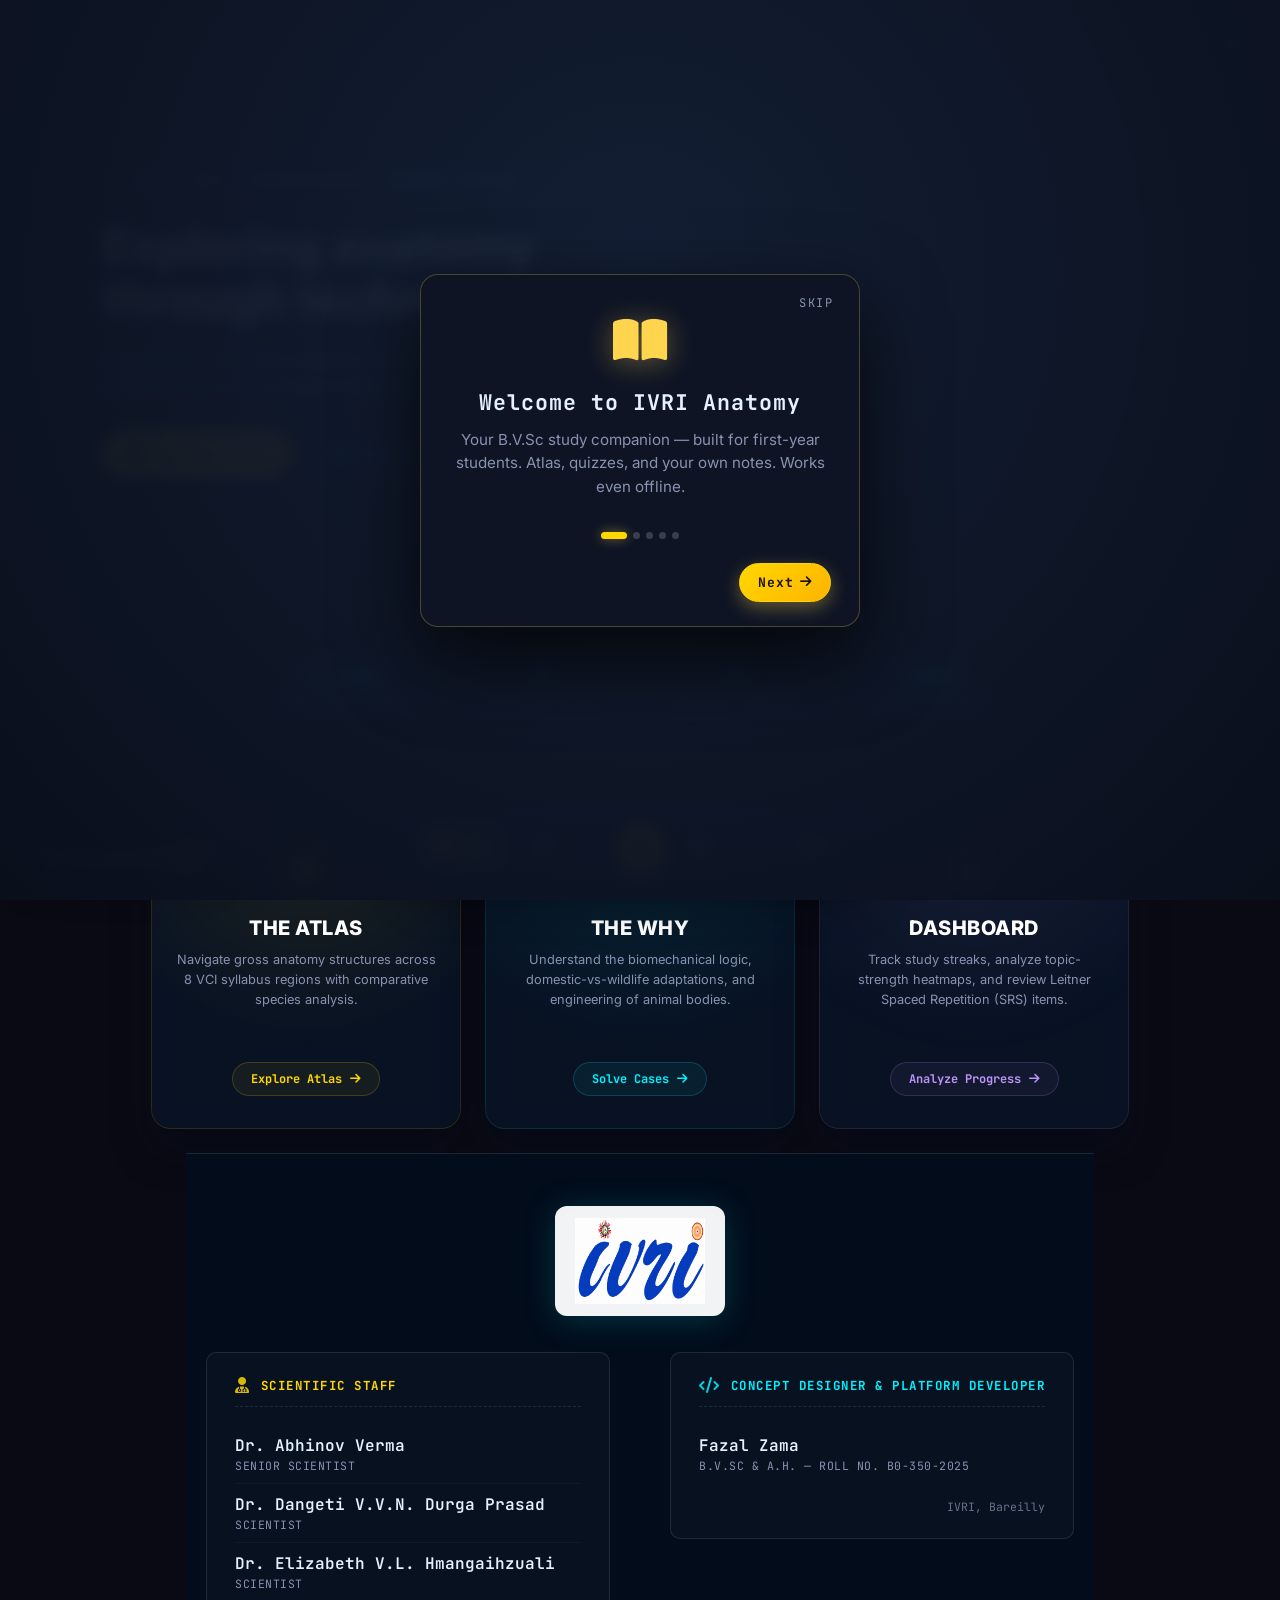
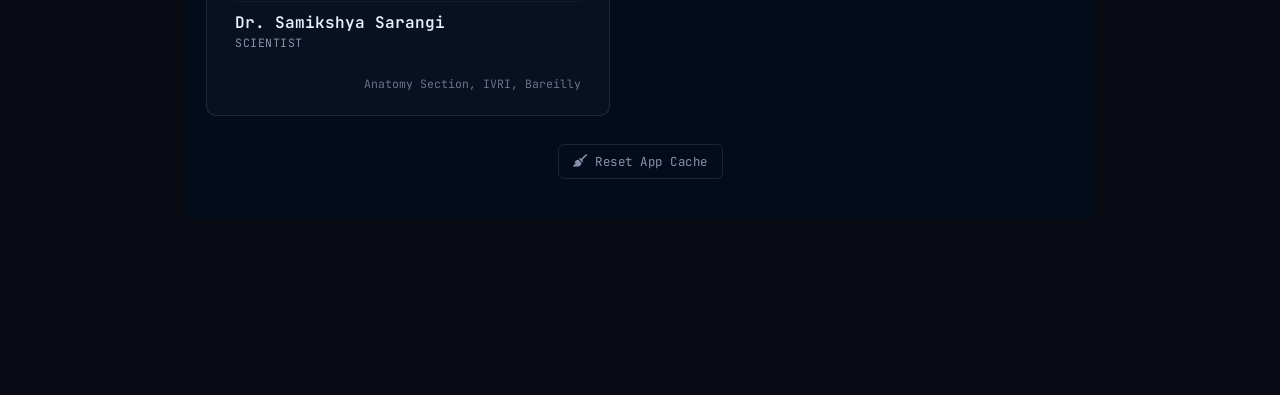
==== commit c590d6f5: "Add files via upload" ====
--- a/index.html
+++ b/index.html
@@ -235,8 +235,58 @@
 
   <!-- ================= VIEW 1: LANDING ================= -->
   <section id="landing-view" class="view-section active">
-    <div class="badge">IVRI BAREILLY • ANATOMY Section</div>
-    <h1 class="hero-title">EXPLORING ANATOMY<br>THROUGH TECHNOLOGY</h1>
+    <!-- Split Hero Container -->
+    <div class="hero-split-container">
+      <!-- Left Side: Text and Actions -->
+      <div class="hero-left-pane">
+        <div class="hero-sys-tag"><span class="tag-line"></span> [SYS.INIT] BIOMECHANICAL ENGINE ONLINE</div>
+        <h1 class="hero-title">Exploring anatomy<br>through technology.</h1>
+        <p class="hero-subtitle">
+          An academic veterinary anatomy atlas developed at IVRI. We bridge classical science with modern technology to teach regional anatomy.
+        </p>
+        <div class="hero-ctas">
+          <button onclick="app.loadView('atlas')" class="hero-cta cta-primary">
+            <i class="fas fa-book-open"></i> Explore Atlas
+          </button>
+          <button onclick="app.openQuiz()" class="hero-cta cta-secondary">
+            <i class="fas fa-bolt"></i> Practice Quiz
+          </button>
+        </div>
+      </div>
+      
+      <!-- Right Side: Video Background Pane -->
+      <div class="hero-right-pane">
+        <video id="landing-bg-video" class="landing-bg-video" autoplay loop muted playsinline aria-hidden="true">
+          <source src="pomelli_creative_video_9_16_0607.mp4" type="video/mp4">
+        </video>
+      </div>
+    </div>
+
+    <!-- Statistics Strip -->
+    <div class="hero-stats-strip">
+      <div class="stat-item">
+        <span class="stat-number">2,420+</span>
+        <span class="stat-label">QUIZ QUESTIONS</span>
+      </div>
+      <div class="stat-item-divider" aria-hidden="true"></div>
+      <div class="stat-item">
+        <span class="stat-number">8</span>
+        <span class="stat-label">SYLLABUS UNITS</span>
+      </div>
+      <div class="stat-item-divider" aria-hidden="true"></div>
+      <div class="stat-item">
+        <span class="stat-number">5</span>
+        <span class="stat-label">SPECIES COMPARED</span>
+      </div>
+      <div class="stat-item-divider" aria-hidden="true"></div>
+      <div class="stat-item">
+        <span class="stat-number">100%</span>
+        <span class="stat-label">OFFLINE PWA</span>
+      </div>
+    </div>
+
+    <!-- Dynamic Welcome / Resume Studied Banner -->
+    <div id="dynamic-resume-panel" class="dynamic-resume-panel"></div>
 
     <div class="portal-grid">
 
@@ -244,36 +294,25 @@
       <div class="portal-card card-atlas" onclick="app.loadView('atlas')">
         <i class="fas fa-star orb-icon" style="color: var(--atlas-gold);"></i>
         <div class="card-label">THE ATLAS</div>
-        <div class="card-sub">
-          REGIONAL ANATOMY<br>
-          HIGH-RESOLUTION DATABASE<br>
-          QUIZ & VISUALS
-        </div>
+        <p class="card-desc">Navigate gross anatomy structures across 8 VCI syllabus regions with comparative species analysis.</p>
+        <span class="card-action-link">Explore Atlas <i class="fas fa-arrow-right"></i></span>
       </div>
 
       <!-- OPTION B: THE WHY -->
       <div class="portal-card card-why" onclick="app.loadView('why')">
         <i class="fas fa-question orb-icon" style="color: var(--why-cyan);"></i>
         <div class="card-label">THE WHY</div>
-        <div class="card-sub">
-          BIOMECHANICAL ENGINE<br>
-          FUNCTIONAL LOGIC<br>
-          ENGINEERING ANALOGIES
-        </div>
+        <p class="card-desc">Understand the biomechanical logic, domestic-vs-wildlife adaptations, and engineering of animal bodies.</p>
+        <span class="card-action-link">Solve Cases <i class="fas fa-arrow-right"></i></span>
       </div>
 
       <!-- OPTION C: DASHBOARD -->
       <div class="portal-card card-dashboard" onclick="app.loadView('dashboard')">
         <i class="fas fa-chart-line orb-icon" style="color: #bd93f9;"></i>
         <div class="card-label">DASHBOARD</div>
-        <div class="card-sub">
-          PERFORMANCE TRACKER<br>
-          QUIZ HISTORY<br>
-          TOPIC STRENGTHS
-        </div>
-      </div>
-
-    </div>
+        <p class="card-desc">Track study streaks, analyze topic-strength heatmaps, and review Leitner Spaced Repetition (SRS) items.</p>
+        <span class="card-action-link">Analyze Progress <i class="fas fa-arrow-right"></i></span>
+      </div>
 
     <!-- FOOTER -->
     <footer class="footer">
@@ -357,7 +396,7 @@
         <!-- Injected by JavaScript -->
       </div>
 
-      <!-- LIBRARY TAB BAR (only visible when in Library mode — bookmarks/highlights/notes/flashcards/glossary) -->
+      <!-- LIBRARY TAB BAR (only visible when in Library mode — bookmarks/highlights/notes) -->
       <div id="library-tabs" class="library-tabs" style="display:none;">
         <button class="lib-tab" data-tab="bookmarks" onclick="app.openLibrary('bookmarks')">
           <i class="fas fa-star"></i> <span>Bookmarks</span>
@@ -367,12 +406,6 @@
         </button>
         <button class="lib-tab" data-tab="notes" onclick="app.openLibrary('notes')">
           <i class="fas fa-sticky-note"></i> <span>Notes</span>
-        </button>
-        <button class="lib-tab" data-tab="flashcards" onclick="app.openLibrary('flashcards')">
-          <i class="fas fa-clone"></i> <span>Flashcards</span>
-        </button>
-        <button class="lib-tab" data-tab="glossary" onclick="app.openLibrary('glossary')">
-          <i class="fas fa-book"></i> <span>Glossary</span>
         </button>
         <span class="lib-tab-indicator" aria-hidden="true"></span>
       </div>
@@ -881,69 +914,50 @@
         </button>
       </div>
 
-      <!-- DASHBOARD TABS -->
-      <div id="dashboard-tabs" class="dashboard-tabs">
-        <button class="dash-tab active" data-tab="analytics" onclick="dashboard.switchTab('analytics')">
-          <i class="fas fa-chart-pie"></i> <span>Performance Analytics</span>
-        </button>
-        <button class="dash-tab" data-tab="planner" onclick="dashboard.switchTab('planner')">
-          <i class="fas fa-calendar-check"></i> <span>VCI Syllabus &amp; Planner</span>
-        </button>
-        <span class="dash-tab-indicator" aria-hidden="true"></span>
-      </div>
-
-      <!-- ANALYTICS TAB CONTENT -->
-      <div id="dash-analytics-content">
-        <!-- Overview Stats -->
-        <div class="dash-stats-row" id="dash-overview-stats">
-          <!-- Injected by JS -->
-        </div>
-
-        <!-- Smart Review (Spaced Repetition) Panel — Auto-rendered if quiz answered -->
-        <div class="dash-srs-panel" id="dash-srs-panel">
-          <!-- Injected by JS via dashboard.renderSrsPanel() -->
-        </div>
-
-        <!-- Main Dashboard Grid -->
-        <div class="dash-grid">
-          <!-- Accuracy Trend -->
-          <div class="dash-card dash-card-wide">
-            <div class="dash-card-header">
-              <h3><i class="fas fa-chart-line"></i> Accuracy Trend</h3>
-              <span class="dash-card-subtitle">Last 20 sessions</span>
-            </div>
-            <div id="dash-accuracy-chart" class="dash-chart">
-              <!-- Injected by JS -->
-            </div>
-          </div>
-
-          <!-- Topic Strength Heatmap -->
-          <div class="dash-card dash-card-wide">
-            <div class="dash-card-header">
-              <h3><i class="fas fa-th"></i> Topic Strength Map</h3>
-              <span class="dash-card-subtitle">Accuracy by Syllabus Unit × Topic</span>
-            </div>
-            <div id="dash-heatmap" class="dash-heatmap">
-              <!-- Injected by JS -->
-            </div>
-          </div>
-
-          <!-- Recent Quiz History -->
-          <div class="dash-card dash-card-full">
-            <div class="dash-card-header">
-              <h3><i class="fas fa-history"></i> Recent Quiz History</h3>
-              <span class="dash-card-subtitle">Your last sessions</span>
-            </div>
-            <div id="dash-history" class="dash-history">
-              <!-- Injected by JS -->
-            </div>
-          </div>
-        </div>
-      </div>
-
-      <!-- SYLLABUS & PLANNER TAB CONTENT -->
-      <div id="dash-planner-content" style="display:none;">
-        <!-- Injected dynamically by dashboard.js -->
+      <!-- Overview Stats -->
+      <div class="dash-stats-row" id="dash-overview-stats">
+        <!-- Injected by JS -->
+      </div>
+
+      <!-- Smart Review (Spaced Repetition) Panel — Auto-rendered if quiz answered -->
+      <div class="dash-srs-panel" id="dash-srs-panel">
+        <!-- Injected by JS via dashboard.renderSrsPanel() -->
+      </div>
+
+      <!-- Main Dashboard Grid -->
+      <div class="dash-grid">
+        <!-- Accuracy Trend -->
+        <div class="dash-card dash-card-wide">
+          <div class="dash-card-header">
+            <h3><i class="fas fa-chart-line"></i> Accuracy Trend</h3>
+            <span class="dash-card-subtitle">Last 20 sessions</span>
+          </div>
+          <div id="dash-accuracy-chart" class="dash-chart">
+            <!-- Injected by JS -->
+          </div>
+        </div>
+
+        <!-- Topic Strength Heatmap -->
+        <div class="dash-card dash-card-wide">
+          <div class="dash-card-header">
+            <h3><i class="fas fa-th"></i> Topic Strength Map</h3>
+            <span class="dash-card-subtitle">Accuracy by Syllabus Unit × Topic</span>
+          </div>
+          <div id="dash-heatmap" class="dash-heatmap">
+            <!-- Injected by JS -->
+          </div>
+        </div>
+
+        <!-- Recent Quiz History -->
+        <div class="dash-card dash-card-full">
+          <div class="dash-card-header">
+            <h3><i class="fas fa-history"></i> Recent Quiz History</h3>
+            <span class="dash-card-subtitle">Your last sessions</span>
+          </div>
+          <div id="dash-history" class="dash-history">
+            <!-- Injected by JS -->
+          </div>
+        </div>
       </div>
     </div>
   </section>
--- a/style.css
+++ b/style.css
@@ -172,19 +172,639 @@
     display: flex;
     flex-direction: column;
     align-items: center;
+    justify-content: flex-start;
+    position: relative;
+    padding: 0 0 80px 0; /* Remove top and side padding to allow full-bleed split header */
+}
+
+/* Split Hero Container */
+.hero-split-container {
+    display: flex;
+    justify-content: space-between;
+    width: 100%;
+    height: 72vh;
+    min-height: 580px;
+    max-height: 850px;
+    position: relative;
+    border-bottom: 1px solid var(--border);
+    background: #020813; /* Deep premium dark background */
+}
+
+.hero-left-pane {
+    flex: 1;
+    display: flex;
+    flex-direction: column;
     justify-content: center;
+    align-items: flex-start;
+    padding: 80px 8% 80px 8%;
+    background: #020813;
     position: relative;
-    padding-bottom: 100px;
+    z-index: 2;
+}
+
+.hero-right-pane {
+    height: 100%;
+    aspect-ratio: 9 / 16;
+    flex: 0 0 auto;
+    position: relative;
+    overflow: hidden;
+    background: #020c1b;
+    z-index: 1;
+}
+
+/* Video blend overlays */
+.hero-right-pane::before {
+    content: '';
+    position: absolute;
+    inset: 0;
+    z-index: 2;
+    background: linear-gradient(to right, #020813 0%, transparent 15%, transparent 85%, #020c1b 100%),
+                linear-gradient(to bottom, transparent 80%, #020c1b 100%);
+    pointer-events: none;
+}
+
+.landing-bg-video {
+    position: absolute;
+    top: 0;
+    left: 0;
+    width: 100%;
+    height: 100%;
+    object-fit: contain; /* Do not crop the 9:16 aspect ratio video */
+    z-index: 1;
+    pointer-events: none;
+    opacity: 0.85;
+    transition: opacity 0.5s ease, filter 0.5s ease;
+}
+
+body.professional-mode .landing-bg-video {
+    opacity: 0.8;
+    filter: grayscale(100%) contrast(1.1) brightness(1.2);
+}
+
+/* System Tag & Monospace line */
+.hero-sys-tag {
+    font-family: var(--font-code);
+    font-size: 0.85rem;
+    font-weight: 700;
+    letter-spacing: 2px;
+    color: #bd93f9; /* Vibrant purple */
+    text-transform: uppercase;
+    display: flex;
+    align-items: center;
+    margin-bottom: 15px;
+}
+
+.tag-line {
+    display: inline-block;
+    width: 24px;
+    height: 1px;
+    background-color: #bd93f9;
+    margin-right: 12px;
+}
+
+.hero-title {
+    font-size: clamp(2.2rem, 3.8vw, 3.8rem);
+    font-weight: 800;
+    line-height: 1.1;
+    text-align: left;
+    color: #ffffff;
+    margin: 15px 0 20px 0;
+    background: none;
+    -webkit-text-fill-color: initial;
+}
+
+.hero-subtitle {
+    font-family: var(--font-ui);
+    font-size: 1.05rem;
+    line-height: 1.6;
+    color: var(--text-mute);
+    max-width: 580px;
+    text-align: left;
+    margin: 0 0 32px 0;
+}
+
+.hero-ctas {
+    display: flex;
+    gap: 16px;
+    margin-bottom: 0;
+    justify-content: flex-start;
+}
+
+.hero-cta {
+    font-family: var(--font-code);
+    font-size: 0.9rem;
+    font-weight: 700;
+    padding: 12px 24px;
+    border-radius: 30px;
+    cursor: pointer;
+    transition: transform 0.2s cubic-bezier(0.4, 0, 0.2, 1), box-shadow 0.2s ease, background-color 0.2s ease;
+    display: flex;
+    align-items: center;
+    gap: 8px;
+}
+.cta-primary {
+    background: linear-gradient(135deg, var(--atlas-gold) 0%, #ffb300 100%);
+    color: #020c1b;
+    border: none;
+    box-shadow: 0 4px 12px rgba(255, 215, 0, 0.2);
+}
+.cta-primary:hover {
+    transform: translateY(-2px);
+    box-shadow: 0 6px 16px rgba(255, 215, 0, 0.3);
+}
+.cta-secondary {
+    background: rgba(255, 255, 255, 0.02);
+    color: var(--why-cyan);
+    border: 1px solid rgba(0, 242, 255, 0.25);
+    backdrop-filter: blur(8px);
+}
+.cta-secondary:hover {
+    background: rgba(0, 242, 255, 0.04);
+    border-color: var(--why-cyan);
+    transform: translateY(-2px);
+    box-shadow: 0 6px 16px rgba(0, 242, 255, 0.1);
+}
+.hero-cta:active {
+    transform: translateY(0);
+}
+
+/* --- RESPONSIVE STATISTICS STRIP --- */
+.hero-stats-strip {
+    display: flex;
+    align-items: center;
+    justify-content: center;
+    gap: 20px;
+    background: rgba(10, 25, 47, 0.25);
+    backdrop-filter: blur(12px);
+    border: 1px solid rgba(255, 255, 255, 0.05);
+    padding: 14px 28px;
+    border-radius: 50px;
+    margin-bottom: 24px;
+    max-width: 800px;
+    width: 100%;
+}
+.stat-item {
+    display: flex;
+    flex-direction: column;
+    align-items: center;
+    text-align: center;
+    flex: 1;
+}
+.stat-number {
+    font-family: var(--font-code);
+    font-size: 1.35rem;
+    font-weight: 800;
+    color: var(--why-cyan);
+    text-shadow: 0 0 8px rgba(0, 242, 255, 0.2);
+}
+.stat-label {
+    font-family: var(--font-ui);
+    font-size: 0.68rem;
+    font-weight: 700;
+    letter-spacing: 0.5px;
+    color: var(--text-mute);
+    margin-top: 2px;
+}
+.stat-item-divider {
+    width: 1px;
+    height: 25px;
+    background: var(--border);
+    opacity: 0.3;
+}
+
+/* --- DYNAMIC RESUME BANNER --- */
+.dynamic-resume-panel {
+    width: 100%;
+    max-width: 800px;
+    margin: 0 auto 20px auto;
+}
+.resume-card {
+    background: linear-gradient(135deg, rgba(0, 242, 255, 0.05) 0%, rgba(255, 215, 0, 0.02) 100%);
+    backdrop-filter: blur(16px);
+    border: 1px solid rgba(0, 242, 255, 0.15);
+    border-radius: 12px;
+    padding: 12px 20px;
+    display: flex;
+    justify-content: space-between;
+    align-items: center;
+    gap: 16px;
+    box-shadow: 0 4px 20px rgba(0, 0, 0, 0.15);
+    animation: slideDown 0.4s ease-out;
+}
+.resume-card-body {
+    display: flex;
+    align-items: center;
+    gap: 12px;
+}
+.resume-card-body i {
+    font-size: 1.4rem;
+    color: var(--atlas-gold);
+    filter: drop-shadow(0 0 6px var(--atlas-glow));
+}
+.resume-text-title {
+    font-size: 0.88rem;
+    font-weight: 700;
+    color: var(--text-main);
+}
+.resume-text-subtitle {
+    font-size: 0.75rem;
+    color: var(--text-mute);
+    margin-top: 2px;
+}
+.resume-btn {
+    background: var(--atlas-gold);
+    color: #020c1b;
+    border: none;
+    font-family: var(--font-code);
+    font-size: 0.8rem;
+    font-weight: 700;
+    padding: 8px 16px;
+    border-radius: 6px;
+    cursor: pointer;
+    transition: transform 0.2s, box-shadow 0.2s;
+    white-space: nowrap;
+}
+.resume-btn:hover {
+    transform: translateY(-1px);
+    box-shadow: 0 3px 8px rgba(255, 215, 0, 0.25);
+}
+
+/* --- PORTAL GRID & CARDS TUNING FOR HOMEPAGE --- */
+#landing-view .portal-grid {
+    margin-top: 40px;
+    gap: 24px;
+    justify-content: center;
+}
+
+#landing-view .portal-card {
+    position: relative;
+    width: 310px;
+    height: 320px; /* More compact, solid, and premium */
+    background: rgba(10, 17, 32, 0.45) !important;
+    backdrop-filter: blur(20px) !important;
+    border: 1px solid rgba(var(--accent-rgb), 0.15) !important;
+    border-radius: 20px !important;
+    display: flex !important;
+    flex-direction: column !important;
+    align-items: center !important;
+    justify-content: flex-start !important;
+    padding: 32px 24px !important;
+    overflow: hidden !important;
+    contain: content !important;
+    transition: transform 0.4s cubic-bezier(0.165, 0.84, 0.44, 1), box-shadow 0.4s cubic-bezier(0.165, 0.84, 0.44, 1), border-color 0.4s !important;
+}
+
+#landing-view .portal-card::before {
+    content: '' !important;
+    position: absolute !important;
+    inset: 0 !important;
+    background: radial-gradient(circle at 50% 0%, rgba(var(--accent-rgb), 0.15), transparent 70%) !important;
+    opacity: 0.6 !important;
+    z-index: 1 !important;
+    pointer-events: none !important;
+    transition: opacity 0.3s ease !important;
+    animation: none !important; /* Disable spinning animation for landing cards to look premium and clean */
+}
+
+#landing-view .portal-card::after {
+    content: '' !important;
+    position: absolute !important;
+    inset: 0 !important;
+    background: rgba(10, 20, 38, 0.85) !important;
+    border-radius: 20px !important;
+    z-index: -1 !important;
+}
+
+#landing-view .portal-card:hover {
+    transform: translate3d(0, -8px, 0) scale(1.01) !important;
+    background: rgba(15, 23, 42, 0.7) !important;
+    border-color: rgba(var(--accent-rgb), 0.45) !important;
+    box-shadow: 0 20px 40px rgba(0, 0, 0, 0.5), 0 0 25px rgba(var(--accent-rgb), 0.15) !important;
+}
+
+#landing-view .portal-card:active {
+    transform: translate3d(0, -3px, 0) scale(1.002) !important;
+}
+
+/* Glowing Icon Core */
+#landing-view .orb-icon {
+    display: flex !important;
+    align-items: center !important;
+    justify-content: center !important;
+    width: 54px !important;
+    height: 54px !important;
+    font-size: 1.5rem !important;
+    border-radius: 50% !important;
+    background: rgba(var(--accent-rgb), 0.08) !important;
+    border: 1px solid rgba(var(--accent-rgb), 0.2) !important;
+    box-shadow: inset 0 0 10px rgba(var(--accent-rgb), 0.1) !important;
+    margin-bottom: 20px !important;
+    transition: transform 0.3s ease, background-color 0.3s ease, border-color 0.3s ease, box-shadow 0.3s ease !important;
+    animation: none !important; /* Disable levitation to keep text static and easily readable */
+    text-shadow: 0 0 12px rgba(var(--accent-rgb), 0.4) !important;
+    color: var(--color) !important;
+}
+
+#landing-view .portal-card:hover .orb-icon {
+    transform: scale(1.1) !important;
+    background: rgba(var(--accent-rgb), 0.15) !important;
+    border-color: rgba(var(--accent-rgb), 0.4) !important;
+    box-shadow: inset 0 0 15px rgba(var(--accent-rgb), 0.2), 0 0 20px rgba(var(--accent-rgb), 0.35) !important;
+    text-shadow: 0 0 20px rgba(var(--accent-rgb), 0.6) !important;
+}
+
+#landing-view .card-label {
+    font-size: 1.25rem !important;
+    font-weight: 800 !important;
+    color: #ffffff !important;
+    margin-bottom: 10px !important;
+    letter-spacing: 0.5px !important;
+    z-index: 2 !important;
+    transition: color 0.3s !important;
+}
+
+#landing-view .portal-card:hover .card-label {
+    color: var(--color) !important;
+}
+
+#landing-view .card-desc {
+    font-size: 0.8rem !important;
+    line-height: 1.55 !important;
+    color: var(--text-mute) !important;
+    text-align: center !important;
+    margin-bottom: 0 !important;
+    padding: 0 !important;
+    z-index: 2 !important;
+    transition: color 0.3s !important;
+}
+
+#landing-view .portal-card:hover .card-desc {
+    color: var(--text-main) !important;
+}
+
+/* Sleek Action Button */
+#landing-view .card-action-link {
+    font-family: var(--font-code) !important;
+    font-size: 0.75rem !important;
+    font-weight: 700 !important;
+    color: var(--color) !important;
+    padding: 8px 18px !important;
+    border-radius: 20px !important;
+    background: rgba(var(--accent-rgb), 0.06) !important;
+    border: 1px solid rgba(var(--accent-rgb), 0.18) !important;
+    margin-top: auto !important; /* Pushes to bottom cleanly */
+    display: flex !important;
+    align-items: center !important;
+    gap: 8px !important;
+    z-index: 2 !important;
+    transition: all 0.25s ease !important;
+}
+
+#landing-view .portal-card:hover .card-action-link {
+    background: var(--color) !important;
+    color: #020c1b !important;
+    border-color: var(--color) !important;
+    box-shadow: 0 0 15px rgba(var(--accent-rgb), 0.35) !important;
+    transform: translateY(-1px) !important;
+}
+
+/* Color Accent Variables for Landing cards */
+#landing-view .card-atlas {
+    --color: var(--atlas-gold);
+    --accent-rgb: 255, 215, 0;
+}
+#landing-view .card-why {
+    --color: var(--why-cyan);
+    --accent-rgb: 0, 242, 255;
+}
+#landing-view .card-dashboard {
+    --color: #bd93f9;
+    --accent-rgb: 189, 147, 249;
+}
+
+/* Professional Mode customizations for landing cards */
+body.professional-mode #landing-view .portal-card {
+    background: rgba(255, 255, 255, 0.82) !important;
+    border: 1px solid rgba(21, 101, 192, 0.12) !important;
+    border-left: 5px solid var(--color) !important;
+    border-radius: 16px !important;
+    box-shadow: 0 4px 20px rgba(0, 0, 0, 0.04) !important;
+    transition: transform 0.4s cubic-bezier(0.25, 0.8, 0.25, 1), border-color 0.4s ease, border-left-width 0.4s ease !important;
+}
+
+body.professional-mode #landing-view .portal-card::before {
+    background: radial-gradient(circle at 50% 0%, rgba(var(--accent-rgb), 0.06), transparent 70%) !important;
+}
+
+body.professional-mode #landing-view .portal-card::after {
+    display: none !important;
+}
+
+body.professional-mode #landing-view .portal-card:hover {
+    background: #ffffff !important;
+    border-color: rgba(var(--accent-rgb), 0.45) !important;
+    border-left-width: 8px !important;
+    box-shadow: 0 15px 35px rgba(21, 101, 192, 0.1) !important;
+}
+
+body.professional-mode #landing-view .card-label {
+    color: #1a202c !important;
+}
+
+body.professional-mode #landing-view .card-desc {
+    color: #4a5568 !important;
+}
+
+body.professional-mode #landing-view .portal-card:hover .card-desc {
+    color: #1a202c !important;
+}
+
+body.professional-mode #landing-view .card-action-link {
+    background: rgba(var(--accent-rgb), 0.04) !important;
+    border-color: rgba(var(--accent-rgb), 0.25) !important;
+    color: rgba(var(--accent-rgb), 0.9) !important;
+}
+
+body.professional-mode #landing-view .portal-card:hover .card-action-link {
+    background: var(--color) !important;
+    color: #020c1b !important;
+    border-color: var(--color) !important;
+    box-shadow: 0 0 12px rgba(var(--accent-rgb), 0.25) !important;
+}
+
+body.professional-mode #landing-view .card-dashboard:hover .card-action-link {
+    color: #ffffff !important;
+}
+
+/* Professional Mode (Light Theme) Landing Page Customizations */
+body.professional-mode .hero-split-container {
+    background: #f8fafc;
+    border-bottom: 1px solid rgba(0, 0, 0, 0.08);
+}
+body.professional-mode .hero-left-pane {
+    background: #ffffff;
+}
+body.professional-mode .hero-right-pane {
+    background: #f1f5f9;
+}
+body.professional-mode .hero-right-pane::before {
+    background: linear-gradient(to right, #ffffff 0%, transparent 15%, transparent 85%, #f8fafc 100%),
+                linear-gradient(to bottom, transparent 80%, #f8fafc 100%);
+}
+body.professional-mode .hero-title {
+    color: #1a202c;
+    background: none;
+    -webkit-text-fill-color: initial;
+}
+body.professional-mode .hero-sys-tag {
+    color: #7e57c2;
+}
+body.professional-mode .tag-line {
+    background-color: #7e57c2;
+}
+body.professional-mode .hero-subtitle {
+    color: #455a64;
+}
+body.professional-mode .cta-secondary {
+    background: #ffffff;
+    color: #1565c0;
+    border-color: rgba(21, 101, 192, 0.3);
+}
+body.professional-mode .cta-secondary:hover {
+    background: rgba(21, 101, 192, 0.03);
+    border-color: #1565c0;
+}
+body.professional-mode .hero-stats-strip {
+    background: rgba(255, 255, 255, 0.8);
+    border-color: rgba(126, 87, 194, 0.12);
+}
+body.professional-mode .stat-number {
+    color: #7e57c2;
+    text-shadow: none;
+}
+body.professional-mode .stat-label {
+    color: #455a64;
+}
+body.professional-mode .resume-card {
+    background: linear-gradient(135deg, rgba(21, 101, 192, 0.05) 0%, rgba(255, 215, 0, 0.02) 100%);
+    border-color: rgba(21, 101, 192, 0.15);
+    box-shadow: 0 4px 20px rgba(126, 87, 194, 0.05);
+}
+body.professional-mode .resume-text-title {
+    color: #263238;
+}
+body.professional-mode .resume-text-subtitle {
+    color: #546e7a;
+}
+body.professional-mode .resume-btn {
+    background: #7e57c2;
+    color: #ffffff;
+}
+body.professional-mode .card-desc {
+    color: #546e7a;
+}
+body.professional-mode .portal-card:hover .card-desc {
+    color: #263238;
+}
+
+/* Mobile responsive styles for new landing elements */
+@media (max-width: 900px) {
+    .hero-split-container {
+        flex-direction: column;
+        height: auto;
+        min-height: auto;
+        max-height: none;
+    }
+    .hero-left-pane {
+        padding: 50px 24px 40px 24px;
+        align-items: flex-start;
+        text-align: left;
+    }
+    .hero-right-pane {
+        width: calc(100% - 48px);
+        max-width: 380px;
+        aspect-ratio: 9 / 16;
+        height: auto;
+        min-height: auto;
+        margin: 0 auto 40px auto;
+        border-top: none;
+        border-radius: 16px;
+        box-shadow: 0 12px 36px rgba(0, 0, 0, 0.45);
+        border: 1px solid rgba(255, 255, 255, 0.08);
+    }
+    .hero-right-pane::before {
+        display: none;
+    }
+    body.professional-mode .hero-right-pane {
+        border: 1px solid rgba(0, 0, 0, 0.08);
+        box-shadow: 0 12px 36px rgba(0, 0, 0, 0.08);
+    }
+    .hero-title {
+        font-size: 2.5rem;
+        text-align: left;
+    }
+    .hero-subtitle {
+        font-size: 1rem;
+        text-align: left;
+        max-width: 100%;
+        margin-bottom: 24px;
+    }
+    .hero-ctas {
+        flex-direction: column;
+        align-items: stretch;
+        gap: 12px;
+        width: 100%;
+        max-width: 320px;
+        margin: 0;
+    }
+    .hero-cta {
+        width: 100%;
+        justify-content: center;
+    }
+    .hero-stats-strip {
+        flex-direction: column;
+        gap: 12px;
+        padding: 16px;
+        border-radius: 16px;
+        width: calc(100% - 32px);
+        margin: 20px 16px;
+    }
+    .stat-item-divider {
+        width: 40px;
+        height: 1px;
+    }
+    .resume-card {
+        flex-direction: column;
+        align-items: stretch;
+        text-align: center;
+        padding: 14px;
+        margin: 0 16px 20px 16px;
+        width: calc(100% - 32px);
+    }
+    .resume-card-body {
+        flex-direction: column;
+        gap: 6px;
+    }
+    .resume-btn {
+        width: 100%;
+    }
+    #landing-view .portal-grid {
+        flex-direction: column;
+        align-items: center;
+    }
 }
 
 /* Staggered entrance for landing — each element slides in 80ms after the previous */
-#landing-view.active .badge        { animation: heroEnter .55s cubic-bezier(.4,0,.2,1)  .05s both; }
+#landing-view.active .hero-sys-tag { animation: heroEnter .55s cubic-bezier(.4,0,.2,1)  .05s both; }
 #landing-view.active .hero-title   { animation: heroEnter .65s cubic-bezier(.4,0,.2,1)  .12s both; }
-#landing-view.active .portal-grid  { animation: heroEnter .65s cubic-bezier(.4,0,.2,1)  .22s both; }
-#landing-view.active .portal-card:nth-child(1) { animation: cardEnter .55s cubic-bezier(.4,0,.2,1)  .30s both; }
-#landing-view.active .portal-card:nth-child(2) { animation: cardEnter .55s cubic-bezier(.4,0,.2,1)  .38s both; }
-#landing-view.active .portal-card:nth-child(3) { animation: cardEnter .55s cubic-bezier(.4,0,.2,1)  .46s both; }
-#landing-view.active .footer      { animation: heroEnter .6s  cubic-bezier(.4,0,.2,1)  .55s both; }
+#landing-view.active .hero-subtitle { animation: heroEnter .65s cubic-bezier(.4,0,.2,1)  .18s both; }
+#landing-view.active .hero-ctas     { animation: heroEnter .65s cubic-bezier(.4,0,.2,1)  .24s both; }
+#landing-view.active .hero-stats-strip { animation: heroEnter .65s cubic-bezier(.4,0,.2,1)  .30s both; }
+#landing-view.active .portal-grid  { animation: heroEnter .65s cubic-bezier(.4,0,.2,1)  .36s both; }
+#landing-view.active .portal-card:nth-child(1) { animation: cardEnter .55s cubic-bezier(.4,0,.2,1)  .42s both; }
+#landing-view.active .portal-card:nth-child(2) { animation: cardEnter .55s cubic-bezier(.4,0,.2,1)  .50s both; }
+#landing-view.active .portal-card:nth-child(3) { animation: cardEnter .55s cubic-bezier(.4,0,.2,1)  .58s both; }
+#landing-view.active .footer      { animation: heroEnter .6s  cubic-bezier(.4,0,.2,1)  .66s both; }
 
 @keyframes heroEnter {
     from { opacity: 0; transform: translateY(18px); }
@@ -195,23 +815,14 @@
     to   { opacity: 1; transform: translateY(0)    scale(1);   }
 }
 @media (prefers-reduced-motion: reduce) {
-    #landing-view.active .badge,
+    #landing-view.active .hero-sys-tag,
     #landing-view.active .hero-title,
+    #landing-view.active .hero-subtitle,
+    #landing-view.active .hero-ctas,
+    #landing-view.active .hero-stats-strip,
     #landing-view.active .portal-grid,
     #landing-view.active .portal-card,
     #landing-view.active .footer { animation: none; }
-}
-
-.hero-title {
-    font-size: 4rem;
-    font-weight: 800;
-    line-height: 0.9;
-    text-align: center;
-    background: linear-gradient(180deg, #fff 0%, #8892b0 100%);
-    -webkit-background-clip: text;
-    -webkit-text-fill-color: transparent;
-    margin: 20px 0;
-    /* Removed heavy text-shadow on gradient text — was repainting every frame */
 }
 
 .portal-grid {
@@ -6389,7 +7000,7 @@
     position: absolute;
     top: 6px; bottom: 6px;
     left: 6px;
-    width: calc((100% - 12px) / 5);
+    width: calc((100% - 12px) / 3);
     background: linear-gradient(135deg, rgba(255,213,79,0.18), rgba(0,242,255,0.12));
     border: 1px solid rgba(255,213,79,0.35);
     border-radius: 8px;
@@ -6400,8 +7011,6 @@
 .library-tabs[data-active="0"] .lib-tab-indicator { transform: translateX(0); }
 .library-tabs[data-active="1"] .lib-tab-indicator { transform: translateX(100%); }
 .library-tabs[data-active="2"] .lib-tab-indicator { transform: translateX(200%); }
-.library-tabs[data-active="3"] .lib-tab-indicator { transform: translateX(300%); }
-.library-tabs[data-active="4"] .lib-tab-indicator { transform: translateX(400%); }
 @media (max-width: 600px) {
     .lib-tab span { font-size: .7rem; }
     .lib-tab i { font-size: 1rem; }
@@ -7259,310 +7868,3 @@
     .speak-btn { width: 32px; height: 32px; margin-left: 6px; }
     .speak-btn i { font-size: .78rem; }
 }
-
-/* ============================================================
-   POCKET GLOSSARY & CUSTOM FLASHCARDS STYLES
-   ============================================================ */
-
-/* ---------- GLOSSARY STYLING ---------- */
-.glossary-search-wrapper {
-    padding: 10px;
-    border-bottom: 1px solid var(--border);
-    position: -webkit-sticky;
-    position: sticky;
-    top: 0;
-    background: #0a0a14;
-    z-index: 10;
-}
-body.professional-mode .glossary-search-wrapper {
-    background: #ffffff;
-}
-.glossary-search-input {
-    width: 100%;
-    padding: 10px 14px 10px 32px;
-    background: rgba(255, 255, 255, 0.04);
-    border: 1px solid var(--border);
-    border-radius: 8px;
-    color: var(--text-main);
-    font-family: var(--font-body);
-    font-size: 0.85rem;
-    transition: all 0.25s;
-}
-.glossary-search-input:focus {
-    outline: none;
-    border-color: var(--why-cyan);
-    box-shadow: 0 0 10px rgba(0, 242, 255, 0.2);
-}
-.glossary-search-container {
-    position: relative;
-}
-.glossary-search-container i {
-    position: absolute;
-    left: 12px;
-    top: 50%;
-    transform: translateY(-50%);
-    color: var(--text-mute);
-    font-size: 0.85rem;
-}
-body.professional-mode .glossary-search-input {
-    background: #f5f7fa;
-    color: #102a43;
-}
-
-.glossary-detail-container {
-    padding: 20px;
-}
-.glossary-meta {
-    font-size: 0.72rem;
-    font-family: var(--font-code);
-    text-transform: uppercase;
-    letter-spacing: 1px;
-    color: var(--why-cyan);
-    margin-bottom: 10px;
-    display: inline-block;
-    background: rgba(0, 242, 255, 0.08);
-    padding: 3px 8px;
-    border-radius: 4px;
-    border: 1px solid rgba(0, 242, 255, 0.2);
-}
-body.professional-mode .glossary-meta {
-    color: #00897b;
-    background: rgba(38, 166, 154, 0.1);
-    border-color: rgba(38, 166, 154, 0.2);
-}
-.glossary-title {
-    font-size: 1.8rem;
-    font-weight: 800;
-    color: var(--text-main);
-    margin-bottom: 15px;
-    display: flex;
-    align-items: center;
-    gap: 15px;
-}
-.glossary-def {
-    font-size: 1.05rem;
-    line-height: 1.8;
-    color: var(--text-mute);
-}
-
-/* ---------- FLASHCARDS STYLING ---------- */
-.fc-sidebar-header {
-    padding: 12px;
-    border-bottom: 1px solid var(--border);
-    display: flex;
-    flex-direction: column;
-    gap: 8px;
-}
-.fc-btn {
-    width: 100%;
-    padding: 10px;
-    font-family: var(--font-code);
-    font-size: 0.8rem;
-    letter-spacing: 1px;
-    font-weight: 700;
-    text-transform: uppercase;
-    border-radius: 8px;
-    cursor: pointer;
-    display: flex;
-    align-items: center;
-    justify-content: center;
-    gap: 8px;
-    transition: all 0.2s;
-}
-.fc-btn-primary {
-    background: linear-gradient(135deg, var(--atlas-gold), #f5b800);
-    color: #0a0f1c;
-    border: none;
-    box-shadow: 0 4px 12px rgba(255, 213, 79, 0.2);
-}
-.fc-btn-primary:hover {
-    transform: translateY(-2px);
-    box-shadow: 0 6px 16px rgba(255, 213, 79, 0.35);
-}
-body.professional-mode .fc-btn-primary {
-    background: linear-gradient(135deg, #1976d2, #1565c0);
-    color: #fff;
-    box-shadow: 0 4px 12px rgba(25, 118, 210, 0.2);
-}
-body.professional-mode .fc-btn-primary:hover {
-    box-shadow: 0 6px 16px rgba(25, 118, 210, 0.35);
-}
-
-.flashcard-deck-item {
-    width: 100%;
-    text-align: left;
-    padding: 15px;
-    background: rgba(255, 255, 255, 0.02);
-    border: 1px solid var(--border);
-    border-radius: 10px;
-    margin-bottom: 8px;
-    cursor: pointer;
-    transition: all 0.2s;
-    font-family: var(--font-body);
-}
-.flashcard-deck-item:hover {
-    background: rgba(255, 255, 255, 0.04);
-    border-color: var(--atlas-gold);
-}
-.flashcard-deck-title {
-    font-family: var(--font-code);
-    font-weight: 700;
-    font-size: 0.9rem;
-    color: var(--text-main);
-    margin-bottom: 5px;
-}
-.flashcard-deck-count {
-    font-size: 0.72rem;
-    color: var(--text-mute);
-}
-
-/* 3D Flip Card Component */
-.flashcard-perspective {
-    perspective: 1000px;
-    width: 100%;
-    max-width: 480px;
-    height: 320px;
-    margin: 40px auto;
-}
-.flashcard-card-inner {
-    position: relative;
-    width: 100%;
-    height: 100%;
-    text-align: center;
-    transition: transform 0.6s cubic-bezier(0.4, 0, 0.2, 1);
-    transform-style: preserve-3d;
-    cursor: pointer;
-}
-.flashcard-card-inner.is-flipped {
-    transform: rotateY(180deg);
-}
-.flashcard-card-front, .flashcard-card-back {
-    position: absolute;
-    width: 100%;
-    height: 100%;
-    -webkit-backface-visibility: hidden;
-    backface-visibility: hidden;
-    border-radius: 20px;
-    border: 1px solid rgba(255, 255, 255, 0.08);
-    display: flex;
-    flex-direction: column;
-    justify-content: center;
-    align-items: center;
-    padding: 30px;
-    box-shadow: 0 15px 35px rgba(0, 0, 0, 0.4);
-}
-.flashcard-card-front {
-    background: linear-gradient(135deg, rgba(17, 34, 64, 0.8), rgba(10, 20, 38, 0.9));
-    border-left: 5px solid var(--atlas-gold);
-}
-.flashcard-card-back {
-    background: linear-gradient(135deg, rgba(10, 20, 38, 0.9), rgba(17, 34, 64, 0.8));
-    transform: rotateY(180deg);
-    border-left: 5px solid var(--why-cyan);
-}
-body.professional-mode .flashcard-card-front {
-    background: #ffffff;
-    border: 1px solid #d0d7de;
-    border-left: 5px solid #1976d2;
-    color: #102a43;
-}
-body.professional-mode .flashcard-card-back {
-    background: #ffffff;
-    border: 1px solid #d0d7de;
-    border-left: 5px solid #00897b;
-    color: #102a43;
-}
-
-.flashcard-badge {
-    position: absolute;
-    top: 15px;
-    right: 15px;
-    font-family: var(--font-code);
-    font-size: 0.7rem;
-    text-transform: uppercase;
-    letter-spacing: 1px;
-    padding: 3px 8px;
-    border-radius: 4px;
-    background: rgba(255, 255, 255, 0.05);
-    color: var(--text-mute);
-}
-.flashcard-prompt {
-    position: absolute;
-    bottom: 15px;
-    font-family: var(--font-code);
-    font-size: 0.72rem;
-    letter-spacing: 0.5px;
-    color: var(--text-mute);
-}
-.flashcard-text {
-    font-size: 1.4rem;
-    font-weight: 700;
-    line-height: 1.6;
-    color: var(--text-main);
-    word-break: break-word;
-}
-body.professional-mode .flashcard-text {
-    color: #102a43;
-}
-
-.fc-actions {
-    display: flex;
-    justify-content: center;
-    gap: 15px;
-    margin-top: 30px;
-}
-.fc-card-editor {
-    max-width: 480px;
-    margin: 20px auto;
-    background: rgba(255, 255, 255, 0.02);
-    border: 1px solid var(--border);
-    border-radius: 16px;
-    padding: 24px;
-}
-.fc-form-group {
-    margin-bottom: 18px;
-}
-.fc-form-group label {
-    display: block;
-    font-family: var(--font-code);
-    font-size: 0.78rem;
-    text-transform: uppercase;
-    letter-spacing: 1px;
-    color: var(--text-mute);
-    margin-bottom: 8px;
-}
-.fc-form-group textarea {
-    width: 100%;
-    padding: 10px 14px;
-    background: rgba(0, 0, 0, 0.2);
-    border: 1px solid var(--border);
-    border-radius: 8px;
-    color: var(--text-main);
-    font-family: var(--font-body);
-    font-size: 0.9rem;
-    resize: vertical;
-    transition: all 0.2s;
-}
-.fc-form-group textarea:focus {
-    outline: none;
-    border-color: var(--atlas-gold);
-}
-body.professional-mode .fc-form-group textarea {
-    background: #f5f7fa;
-    color: #102a43;
-}
-
-/* Flashcard reviewer Leitner boxes indicators */
-.fc-leitner-box {
-    display: inline-block;
-    padding: 2px 6px;
-    border-radius: 4px;
-    font-size: 0.65rem;
-    font-weight: 700;
-    font-family: var(--font-code);
-}
-.fc-box-1 { background: rgba(255, 107, 107, 0.15); color: #ff6b6b; border: 1px solid rgba(255, 107, 107, 0.3); }
-.fc-box-2 { background: rgba(255, 159, 67, 0.15); color: #ff9f43; border: 1px solid rgba(255, 159, 67, 0.3); }
-.fc-box-3 { background: rgba(254, 202, 87, 0.15); color: #feca57; border: 1px solid rgba(254, 202, 87, 0.3); }
-.fc-box-4 { background: rgba(72, 219, 251, 0.15); color: #48dbfb; border: 1px solid rgba(72, 219, 251, 0.3); }
-.fc-box-5 { background: rgba(29, 209, 161, 0.15); color: #1dd1a1; border: 1px solid rgba(29, 209, 161, 0.3); }
--- a/dashboard.css
+++ b/dashboard.css
@@ -980,885 +980,3 @@
 body.professional-mode .dash-ht-row:hover {
     background: rgba(21, 101, 192, 0.03) !important;
 }
-
-/* ---------- DASHBOARD TAB BAR ---------- */
-.dashboard-tabs {
-    display: flex;
-    position: relative;
-    gap: 4px;
-    padding: 6px;
-    margin: 0 0 24px 0;
-    background: rgba(255,255,255,0.03);
-    border: 1px solid var(--border);
-    border-radius: 14px;
-    overflow: hidden;
-}
-.dash-tab {
-    flex: 1;
-    background: transparent;
-    border: 0;
-    color: var(--text-mute);
-    font-family: var(--font-code);
-    font-size: .85rem;
-    letter-spacing: 1px;
-    padding: 12px 14px;
-    border-radius: 10px;
-    cursor: pointer;
-    display: inline-flex; align-items: center; justify-content: center; gap: 8px;
-    position: relative;
-    z-index: 2;
-    transition: color .2s ease, background-color 0.2s;
-    -webkit-tap-highlight-color: transparent;
-}
-.dash-tab i { font-size: .95rem; }
-.dash-tab.is-active { color: var(--text-main); }
-.dash-tab-indicator {
-    position: absolute;
-    top: 6px; bottom: 6px;
-    left: 6px;
-    width: calc((100% - 12px) / 2);
-    background: linear-gradient(135deg, rgba(189,147,249,0.18), rgba(0,242,255,0.12));
-    border: 1px solid rgba(189,147,249,0.35);
-    border-radius: 10px;
-    transition: transform .28s cubic-bezier(.4,0,.2,1);
-    z-index: 1;
-    pointer-events: none;
-}
-.dashboard-tabs[data-active="0"] .dash-tab-indicator { transform: translateX(0); }
-.dashboard-tabs[data-active="1"] .dash-tab-indicator { transform: translateX(100%); }
-
-body.professional-mode .dashboard-tabs {
-    background: #f5f7fa; border-color: #d0d7de;
-}
-body.professional-mode .dash-tab { color: #5c6b80; }
-body.professional-mode .dash-tab.is-active { color: #102a43; }
-body.professional-mode .dash-tab-indicator {
-    background: linear-gradient(135deg, rgba(106, 27, 154, 0.08), rgba(25, 118, 210, 0.08));
-    border-color: rgba(106, 27, 154, 0.2);
-}
-
-/* ---------- SYLLABUS PLANNER ELEMENTS ---------- */
-.planner-pacing-grid {
-    display: grid;
-    grid-template-columns: 1fr 1.5fr;
-    gap: 20px;
-    margin-bottom: 24px;
-}
-@media (max-width: 768px) {
-    .planner-pacing-grid { grid-template-columns: 1fr; }
-}
-
-.planner-widget {
-    background: rgba(17, 34, 64, 0.45);
-    border: 1px solid rgba(255, 255, 255, 0.05);
-    backdrop-filter: blur(20px);
-    box-shadow: 0 10px 30px rgba(2, 12, 27, 0.3), inset 0 1px 0 rgba(255, 255, 255, 0.05);
-    border-radius: 16px;
-    padding: 20px;
-    display: flex;
-    flex-direction: column;
-    justify-content: space-between;
-}
-.planner-widget-title {
-    font-family: var(--font-code);
-    font-size: 0.85rem;
-    color: var(--text-mute);
-    text-transform: uppercase;
-    letter-spacing: 1px;
-    margin-bottom: 12px;
-    display: flex;
-    align-items: center;
-    gap: 8px;
-}
-.planner-countdown {
-    text-align: center;
-    margin: 15px 0;
-}
-.planner-days-val {
-    font-size: 3rem;
-    font-weight: 800;
-    font-family: var(--font-code);
-    color: var(--atlas-gold);
-    line-height: 1;
-}
-.planner-days-lbl {
-    font-size: 0.85rem;
-    color: var(--text-mute);
-    text-transform: uppercase;
-    letter-spacing: 0.5px;
-    margin-top: 5px;
-}
-.planner-date-picker-row {
-    display: flex;
-    gap: 10px;
-    align-items: center;
-    margin-top: 10px;
-}
-.planner-date-input {
-    background: rgba(0, 0, 0, 0.2);
-    border: 1px solid var(--border);
-    border-radius: 8px;
-    padding: 8px 12px;
-    color: var(--text-main);
-    font-family: var(--font-code);
-    font-size: 0.82rem;
-    flex: 1;
-}
-body.professional-mode .planner-widget {
-    background: #ffffff;
-    border-color: #d0d7de;
-    box-shadow: 0 4px 12px rgba(0,0,0,0.05);
-}
-body.professional-mode .planner-date-input {
-    background: #f5f7fa;
-    color: #102a43;
-}
-
-/* Launcher widget with custom neon gradient glow */
-.session-launcher {
-    background: linear-gradient(135deg, rgba(189, 147, 249, 0.12), rgba(0, 242, 255, 0.12));
-    border: 1px solid rgba(0, 242, 255, 0.35);
-    border-radius: 16px;
-    padding: 20px;
-    position: relative;
-    overflow: hidden;
-    display: flex;
-    flex-direction: column;
-    justify-content: space-between;
-}
-.session-launcher-glow {
-    position: absolute;
-    top: 50%; left: 50%;
-    transform: translate(-50%, -50%);
-    width: 250px; height: 250px;
-    border-radius: 50%;
-    background: radial-gradient(circle, rgba(0, 242, 255, 0.15) 0%, transparent 70%);
-    pointer-events: none;
-    z-index: 0;
-}
-.launcher-btn-glow {
-    background: linear-gradient(135deg, #00f2ff 0%, #bd93f9 100%);
-    color: #04111a;
-    border: none;
-    padding: 14px 24px;
-    border-radius: 12px;
-    font-family: var(--font-code);
-    font-size: 0.95rem;
-    font-weight: 800;
-    letter-spacing: 1px;
-    text-transform: uppercase;
-    cursor: pointer;
-    transition: all 0.3s;
-    box-shadow: 0 8px 25px rgba(0, 242, 255, 0.3);
-    z-index: 1;
-    position: relative;
-}
-.launcher-btn-glow:hover {
-    transform: translateY(-2px);
-    box-shadow: 0 12px 30px rgba(0, 242, 255, 0.5);
-}
-.launcher-btn-glow:active {
-    transform: translateY(0);
-}
-.launcher-recs {
-    margin-top: 15px;
-    z-index: 1;
-}
-.launcher-rec-item {
-    display: flex;
-    align-items: center;
-    gap: 10px;
-    background: rgba(0, 0, 0, 0.15);
-    border: 1px solid rgba(255, 255, 255, 0.03);
-    border-radius: 8px;
-    padding: 10px 12px;
-    margin-bottom: 8px;
-    font-size: 0.82rem;
-    color: var(--text-main);
-    transition: transform 0.2s, background-color 0.2s;
-    cursor: pointer;
-}
-.launcher-rec-item:hover {
-    transform: translateX(4px);
-    background: rgba(255, 255, 255, 0.05);
-}
-.launcher-rec-item i {
-    font-size: 0.9rem;
-}
-.launcher-rec-item .badge {
-    margin-left: auto;
-    font-size: 0.65rem;
-    border-color: rgba(255,255,255,0.2);
-}
-
-body.professional-mode .session-launcher {
-    background: linear-gradient(135deg, rgba(106, 27, 154, 0.04), rgba(25, 118, 210, 0.04));
-    border-color: rgba(25, 118, 210, 0.25);
-    box-shadow: 0 4px 12px rgba(25, 118, 210, 0.05);
-}
-body.professional-mode .launcher-btn-glow {
-    background: linear-gradient(135deg, #1976d2 0%, #6a1b9a 100%);
-    color: #ffffff;
-    box-shadow: 0 6px 18px rgba(25, 118, 210, 0.25);
-}
-body.professional-mode .launcher-btn-glow:hover {
-    box-shadow: 0 10px 24px rgba(25, 118, 210, 0.4);
-}
-body.professional-mode .launcher-rec-item {
-    background: #f5f7fa;
-    color: #102a43;
-    border-color: #e2e8f0;
-}
-
-/* VCI Roadmap Syllabus Cards */
-.syllabus-roadmap {
-    display: flex;
-    flex-direction: column;
-    gap: 15px;
-    margin-top: 25px;
-}
-.syllabus-card {
-    background: rgba(17, 34, 64, 0.45);
-    border: 1px solid rgba(255, 255, 255, 0.05);
-    backdrop-filter: blur(20px);
-    border-radius: 16px;
-    padding: 20px;
-    transition: all 0.3s;
-}
-.syllabus-card:hover {
-    border-color: rgba(255, 255, 255, 0.1);
-    background: rgba(17, 34, 64, 0.55);
-}
-.syllabus-card-header {
-    display: flex;
-    justify-content: space-between;
-    align-items: center;
-    cursor: pointer;
-}
-.syllabus-card-left {
-    display: flex;
-    flex-direction: column;
-    gap: 4px;
-}
-.syllabus-card-title {
-    font-family: var(--font-code);
-    font-size: 1.05rem;
-    font-weight: 800;
-    color: var(--text-main);
-}
-.syllabus-card-meta {
-    font-size: 0.72rem;
-    color: var(--text-mute);
-    text-transform: uppercase;
-    letter-spacing: 0.5px;
-}
-.syllabus-card-progress {
-    display: flex;
-    align-items: center;
-    gap: 15px;
-}
-.syllabus-card-ring {
-    position: relative;
-    width: 48px;
-    height: 48px;
-}
-.syllabus-card-chevron {
-    color: var(--text-mute);
-    transition: transform 0.3s;
-    font-size: 1rem;
-    margin-left: 10px;
-}
-.syllabus-card.is-expanded .syllabus-card-chevron {
-    transform: rotate(180deg);
-}
-
-.syllabus-card-drawer {
-    margin-top: 20px;
-    padding-top: 20px;
-    border-top: 1px solid var(--border);
-    display: grid;
-    grid-template-columns: repeat(auto-fill, minmax(220px, 1fr));
-    gap: 12px;
-}
-.syllabus-drawer-item {
-    background: rgba(0, 0, 0, 0.18);
-    border: 1px solid rgba(255, 255, 255, 0.03);
-    border-radius: 10px;
-    padding: 12px 14px;
-    display: flex;
-    flex-direction: column;
-    gap: 6px;
-    cursor: pointer;
-    transition: transform 0.2s, border-color 0.2s, background-color 0.2s;
-}
-.syllabus-drawer-item:hover {
-    transform: translateY(-2px);
-    border-color: var(--why-cyan);
-    background: rgba(255, 255, 255, 0.02);
-}
-.syllabus-drawer-item-title {
-    font-family: var(--font-code);
-    font-size: 0.8rem;
-    font-weight: 700;
-    color: var(--text-main);
-    display: flex;
-    justify-content: space-between;
-    align-items: center;
-}
-.syllabus-drawer-item-title i {
-    color: var(--why-cyan);
-    font-size: 0.75rem;
-}
-.syllabus-drawer-item-progress {
-    height: 4px;
-    background: rgba(255,255,255,0.05);
-    border-radius: 2px;
-    overflow: hidden;
-}
-.syllabus-drawer-item-fill {
-    height: 100%;
-    background: var(--why-cyan);
-    border-radius: 2px;
-}
-
-body.professional-mode .syllabus-card {
-    background: #ffffff;
-    border-color: #d0d7de;
-    box-shadow: 0 4px 12px rgba(20, 20, 20, 0.02);
-}
-body.professional-mode .syllabus-card:hover {
-    background: #f8fafc;
-}
-body.professional-mode .syllabus-card-title {
-    color: #102a43;
-}
-body.professional-mode .syllabus-drawer-item {
-    background: #f5f7fa;
-    border-color: #e2e8f0;
-}
-body.professional-mode .syllabus-drawer-item:hover {
-    background: #edf2f7;
-    border-color: #1976d2;
-}
-body.professional-mode .syllabus-drawer-item-title {
-    color: #102a43;
-}
-body.professional-mode .syllabus-drawer-item-title i {
-    color: #1976d2;
-}
-
-/* ========== DYNAMIC SPEEDOMETER & TELEMETRY STYLES ========== */
-.speedometer-container {
-    display: flex;
-    flex-direction: column;
-    align-items: center;
-    justify-content: center;
-    margin: 15px 0 5px;
-}
-.speedometer-svg {
-    filter: drop-shadow(0 4px 10px rgba(0, 0, 0, 0.35));
-}
-.speedometer-value {
-    font-family: var(--font-code);
-    font-size: 0.82rem;
-    font-weight: 800;
-    letter-spacing: 1px;
-    margin-top: -6px;
-    text-transform: uppercase;
-}
-
-/* Speedometer Ticks */
-.speedometer-tick {
-    stroke: rgba(255, 255, 255, 0.22);
-    transition: stroke 0.3s ease;
-}
-body.professional-mode .speedometer-tick {
-    stroke: rgba(16, 42, 67, 0.22);
-}
-
-/* Deviation Overlay Badge */
-.speedometer-deviation {
-    font-family: var(--font-code);
-    font-size: 0.68rem;
-    font-weight: 700;
-    padding: 2px 8px;
-    border-radius: 20px;
-    margin-top: 6px;
-    text-transform: uppercase;
-    letter-spacing: 0.5px;
-    border: 1px solid transparent;
-    display: inline-block;
-    transition: all 0.3s ease;
-}
-.speedometer-deviation.correct-box {
-    background: rgba(29, 209, 161, 0.1);
-    border-color: rgba(29, 209, 161, 0.3);
-    color: #1dd1a1;
-}
-.speedometer-deviation.wrong-box {
-    background: rgba(255, 107, 107, 0.1);
-    border-color: rgba(255, 107, 107, 0.3);
-    color: #ff6b6b;
-}
-.speedometer-deviation.accuracy-box {
-    background: rgba(255, 215, 0, 0.1);
-    border-color: rgba(255, 215, 0, 0.3);
-    color: #ffd700;
-}
-body.professional-mode .speedometer-deviation.correct-box {
-    background: rgba(46, 125, 50, 0.08);
-    border-color: rgba(46, 125, 50, 0.2);
-    color: #2e7d32;
-}
-body.professional-mode .speedometer-deviation.wrong-box {
-    background: rgba(198, 40, 40, 0.08);
-    border-color: rgba(198, 40, 40, 0.2);
-    color: #c62828;
-}
-body.professional-mode .speedometer-deviation.accuracy-box {
-    background: rgba(239, 108, 0, 0.08);
-    border-color: rgba(239, 108, 0, 0.2);
-    color: #ef6c00;
-}
-
-/* Clear Date Picker Button */
-.clear-date-btn {
-    border-color: rgba(255, 107, 107, 0.35) !important;
-    color: #ff6b6b !important;
-    transition: all 0.2s ease !important;
-}
-.clear-date-btn:hover {
-    background: rgba(255, 107, 107, 0.12) !important;
-    color: #ff8b8b !important;
-}
-body.professional-mode .clear-date-btn {
-    border-color: rgba(198, 40, 40, 0.3) !important;
-    color: #c62828 !important;
-}
-body.professional-mode .clear-date-btn:hover {
-    background: rgba(198, 40, 40, 0.08) !important;
-    color: #b71c1c !important;
-}
-.telemetry-row {
-    display: flex;
-    justify-content: space-between;
-    font-size: 0.76rem;
-    color: var(--text-mute);
-    padding: 6px 0;
-    border-bottom: 1px solid rgba(255,255,255,0.03);
-}
-.telemetry-row span.val {
-    color: var(--text-main);
-    font-family: var(--font-code);
-    font-weight: 700;
-}
-body.professional-mode .telemetry-row {
-    border-bottom-color: rgba(0,0,0,0.05);
-}
-body.professional-mode .telemetry-row span.val {
-    color: #102a43;
-}
-
-/* ========== SESSION MODAL WIZARD STYLES ========== */
-.session-modal-overlay {
-    position: fixed;
-    top: 0; left: 0; right: 0; bottom: 0;
-    background: rgba(3, 7, 18, 0.88);
-    backdrop-filter: blur(16px);
-    z-index: 10000;
-    display: flex;
-    align-items: center;
-    justify-content: center;
-    animation: fadeIn 0.25s ease-out;
-}
-.session-modal-container {
-    width: 90%;
-    max-width: 920px;
-    height: 640px;
-    max-height: 90vh;
-    background: rgba(17, 34, 64, 0.65);
-    border: 1px solid rgba(255, 255, 255, 0.08);
-    border-radius: 24px;
-    box-shadow: 0 30px 60px rgba(0, 0, 0, 0.6), inset 0 1px 0 rgba(255, 255, 255, 0.05);
-    display: flex;
-    flex-direction: column;
-    overflow: hidden;
-    animation: modalScale 0.3s cubic-bezier(0.18, 0.89, 0.32, 1.15);
-}
-.session-modal-header {
-    padding: 20px 28px;
-    border-bottom: 1px solid rgba(255, 255, 255, 0.06);
-    display: flex;
-    justify-content: space-between;
-    align-items: center;
-    background: rgba(10, 20, 38, 0.3);
-}
-.session-modal-title {
-    font-family: var(--font-code);
-    font-size: 1.05rem;
-    font-weight: 800;
-    color: var(--atlas-gold);
-    display: flex;
-    align-items: center;
-    gap: 10px;
-}
-.session-close-btn {
-    background: transparent;
-    border: none;
-    color: var(--text-mute);
-    cursor: pointer;
-    font-size: 1.25rem;
-    transition: color 0.2s;
-    width: 32px; height: 32px;
-    display: flex; align-items: center; justify-content: center;
-    border-radius: 50%;
-}
-.session-close-btn:hover {
-    color: #ff6b6b;
-    background: rgba(255, 107, 107, 0.08);
-}
-.session-progress-tracker {
-    display: flex;
-    justify-content: space-around;
-    align-items: center;
-    padding: 12px 20px;
-    background: rgba(0, 0, 0, 0.2);
-    border-bottom: 1px solid rgba(255, 255, 255, 0.04);
-}
-.session-progress-step {
-    display: flex;
-    align-items: center;
-    gap: 8px;
-    font-family: var(--font-code);
-    font-size: 0.78rem;
-    font-weight: 700;
-    color: var(--text-mute);
-    text-transform: uppercase;
-    position: relative;
-    padding: 4px 10px;
-    border-radius: 6px;
-    transition: all 0.3s;
-}
-.session-progress-step.active {
-    color: var(--why-cyan);
-    background: rgba(0, 242, 255, 0.08);
-    box-shadow: 0 0 10px rgba(0, 242, 255, 0.1);
-}
-.session-progress-step.completed {
-    color: #1dd1a1;
-}
-.step-num {
-    display: inline-flex;
-    align-items: center;
-    justify-content: center;
-    width: 22px;
-    height: 22px;
-    border-radius: 50%;
-    background: rgba(255, 255, 255, 0.06);
-    border: 1px solid rgba(255, 255, 255, 0.12);
-    font-size: 0.7rem;
-    font-weight: 800;
-    flex-shrink: 0;
-}
-.session-progress-step.active .step-num {
-    background: rgba(0, 242, 255, 0.15);
-    border-color: var(--why-cyan);
-    color: var(--why-cyan);
-}
-.session-progress-step.completed .step-num {
-    background: rgba(29, 209, 161, 0.15);
-    border-color: #1dd1a1;
-    color: #1dd1a1;
-}
-.session-modal-body {
-    flex: 1;
-    overflow-y: auto;
-    padding: 24px 28px;
-    display: flex;
-    flex-direction: column;
-}
-.session-modal-footer {
-    padding: 16px 28px;
-    border-top: 1px solid rgba(255, 255, 255, 0.06);
-    display: flex;
-    justify-content: space-between;
-    align-items: center;
-    background: rgba(10, 20, 38, 0.3);
-}
-
-/* Step 1 split layout */
-.session-split-pane {
-    display: grid;
-    grid-template-columns: 1.15fr 0.85fr;
-    gap: 24px;
-    height: 100%;
-    min-height: 0;
-}
-@media (max-width: 768px) {
-    .session-split-pane {
-        grid-template-columns: 1fr;
-        grid-template-rows: auto auto;
-        gap: 16px;
-        height: auto;
-    }
-}
-.session-pane-left {
-    background: rgba(0, 0, 0, 0.2);
-    border: 1px solid rgba(255, 255, 255, 0.03);
-    border-radius: 16px;
-    padding: 20px;
-    overflow-y: auto;
-    font-size: 0.88rem;
-    line-height: 1.5;
-}
-.session-pane-left h4 {
-    margin-top: 0;
-    color: #fff;
-    font-size: 1.1rem;
-    border-bottom: 1px solid rgba(255,255,255,0.05);
-    padding-bottom: 8px;
-}
-body.professional-mode .session-pane-left h4 {
-    color: #102a43;
-    border-bottom-color: rgba(0,0,0,0.06);
-}
-.session-pane-right {
-    display: flex;
-    flex-direction: column;
-    background: rgba(255, 255, 255, 0.01);
-    border: 1px dashed rgba(255, 255, 255, 0.08);
-    border-radius: 16px;
-    padding: 20px;
-    justify-content: space-between;
-}
-.recall-textarea {
-    width: 100%;
-    background: rgba(0, 0, 0, 0.3);
-    border: 1px solid var(--border);
-    border-radius: 12px;
-    padding: 12px 14px;
-    color: #fff;
-    font-family: inherit;
-    font-size: 0.85rem;
-    line-height: 1.4;
-    resize: none;
-    flex: 1;
-    margin: 10px 0 15px;
-    outline: none;
-    transition: border-color 0.2s;
-}
-.recall-textarea:focus {
-    border-color: var(--why-cyan);
-}
-
-/* Step 2 Inline Flashcard styles */
-.session-card-deck {
-    display: flex;
-    flex-direction: column;
-    align-items: center;
-    justify-content: center;
-    flex: 1;
-    gap: 20px;
-}
-.session-flashcard {
-    width: 100%;
-    max-width: 380px;
-    height: 220px;
-    perspective: 1000px;
-    cursor: pointer;
-}
-.session-flashcard-inner {
-    width: 100%;
-    height: 100%;
-    position: relative;
-    transform-style: preserve-3d;
-    transition: transform 0.6s cubic-bezier(0.175, 0.885, 0.32, 1.275);
-}
-.session-flashcard.is-flipped .session-flashcard-inner {
-    transform: rotateY(180deg);
-}
-.session-card-front, .session-card-back {
-    position: absolute;
-    width: 100%;
-    height: 100%;
-    -webkit-backface-visibility: hidden;
-    backface-visibility: hidden;
-    border-radius: 16px;
-    padding: 20px;
-    display: flex;
-    flex-direction: column;
-    justify-content: center;
-    align-items: center;
-    text-align: center;
-    box-shadow: 0 8px 25px rgba(0, 0, 0, 0.3);
-}
-.session-card-front {
-    background: linear-gradient(135deg, rgba(17, 34, 64, 0.85), rgba(10, 20, 38, 0.95));
-    border: 1px solid rgba(189, 147, 249, 0.3);
-    color: #fff;
-}
-.session-card-back {
-    background: linear-gradient(135deg, rgba(10, 20, 38, 0.95), rgba(17, 34, 64, 0.85));
-    border: 1px solid rgba(0, 242, 255, 0.3);
-    color: #fff;
-    transform: rotateY(180deg);
-}
-
-/* Step 3 Inline Quiz styles */
-.session-quiz-box {
-    background: rgba(0,0,0,0.2);
-    border: 1px solid rgba(255,255,255,0.03);
-    border-radius: 16px;
-    padding: 24px;
-    max-width: 620px;
-    width: 100%;
-    margin: auto;
-}
-.session-quiz-options {
-    display: flex;
-    flex-direction: column;
-    gap: 10px;
-    margin-top: 15px;
-}
-.session-quiz-opt {
-    background: rgba(255,255,255,0.02);
-    border: 1px solid var(--border);
-    padding: 12px 16px;
-    border-radius: 10px;
-    color: #fff;
-    font-size: 0.88rem;
-    text-align: left;
-    cursor: pointer;
-    transition: all 0.2s;
-}
-.session-quiz-opt:hover:not(.disabled) {
-    background: rgba(255,255,255,0.06);
-    border-color: var(--why-cyan);
-}
-.session-quiz-opt.correct {
-    background: rgba(29, 209, 161, 0.15) !important;
-    border-color: #1dd1a1 !important;
-    color: #1dd1a1;
-}
-.session-quiz-opt.incorrect {
-    background: rgba(255, 107, 107, 0.15) !important;
-    border-color: #ff6b6b !important;
-    color: #ff6b6b;
-}
-
-/* Victory Screen */
-.session-victory-screen {
-    display: flex;
-    flex-direction: column;
-    align-items: center;
-    justify-content: center;
-    text-align: center;
-    padding: 30px 10px;
-}
-.victory-badge {
-    font-size: 4.5rem;
-    color: var(--atlas-gold);
-    animation: bounceBadge 1.5s infinite ease-in-out;
-    filter: drop-shadow(0 0 20px rgba(255, 215, 0, 0.35));
-}
-.victory-stats {
-    display: grid;
-    grid-template-columns: repeat(3, 1fr);
-    gap: 15px;
-    margin: 20px 0;
-    width: 100%;
-    max-width: 480px;
-}
-.victory-stat-card {
-    background: rgba(255,255,255,0.03);
-    border: 1px solid rgba(255,255,255,0.05);
-    border-radius: 12px;
-    padding: 12px;
-    text-align: center;
-}
-
-/* Priority status badges */
-.priority-badge {
-    font-family: var(--font-code);
-    font-size: 0.65rem;
-    font-weight: 800;
-    padding: 2px 6px;
-    border-radius: 4px;
-    border: 1px solid transparent;
-    letter-spacing: 0.5px;
-    display: inline-block;
-}
-.priority-critical {
-    background: rgba(255, 107, 107, 0.15);
-    border-color: #ff6b6b;
-    color: #ff8b8b;
-    animation: srs-pulse 2s infinite;
-}
-.priority-high {
-    background: rgba(255, 159, 67, 0.15);
-    border-color: #ff9f43;
-    color: #ffb873;
-}
-.priority-ontrack {
-    background: rgba(29, 209, 161, 0.15);
-    border-color: #1dd1a1;
-    color: #55efc4;
-}
-
-@keyframes modalScale {
-    from { transform: scale(0.9); opacity: 0; }
-    to { transform: scale(1); opacity: 1; }
-}
-@keyframes bounceBadge {
-    0%, 100% { transform: translateY(0); }
-    50% { transform: translateY(-10px); }
-}
-
-/* Professional Mode adjustments */
-body.professional-mode .session-modal-container {
-    background: #ffffff;
-    border-color: #cfd8dc;
-    box-shadow: 0 20px 50px rgba(0, 0, 0, 0.15);
-}
-body.professional-mode .session-modal-header {
-    background: #f8fafc;
-    border-color: #e2e8f0;
-}
-body.professional-mode .session-progress-tracker {
-    background: #f1f5f9;
-    border-color: #e2e8f0;
-}
-body.professional-mode .session-pane-left {
-    background: #f8fafc;
-    border-color: #e2e8f0;
-    color: #102a43;
-}
-body.professional-mode .recall-textarea {
-    background: #ffffff;
-    border-color: #cbd5e1;
-    color: #102a43;
-}
-body.professional-mode .session-card-front {
-    background: #f8fafc;
-    border-color: rgba(106, 27, 154, 0.2);
-    color: #102a43;
-}
-body.professional-mode .session-card-back {
-    background: #f1f5f9;
-    border-color: rgba(25, 118, 210, 0.2);
-    color: #102a43;
-}
-body.professional-mode .session-quiz-box {
-    background: #f8fafc;
-    border-color: #e2e8f0;
-}
-body.professional-mode .session-quiz-opt {
-    background: #ffffff;
-    border-color: #cbd5e1;
-    color: #102a43;
-}
-body.professional-mode .victory-stat-card {
-    background: #f8fafc;
-    border-color: #e2e8f0;
-}
-
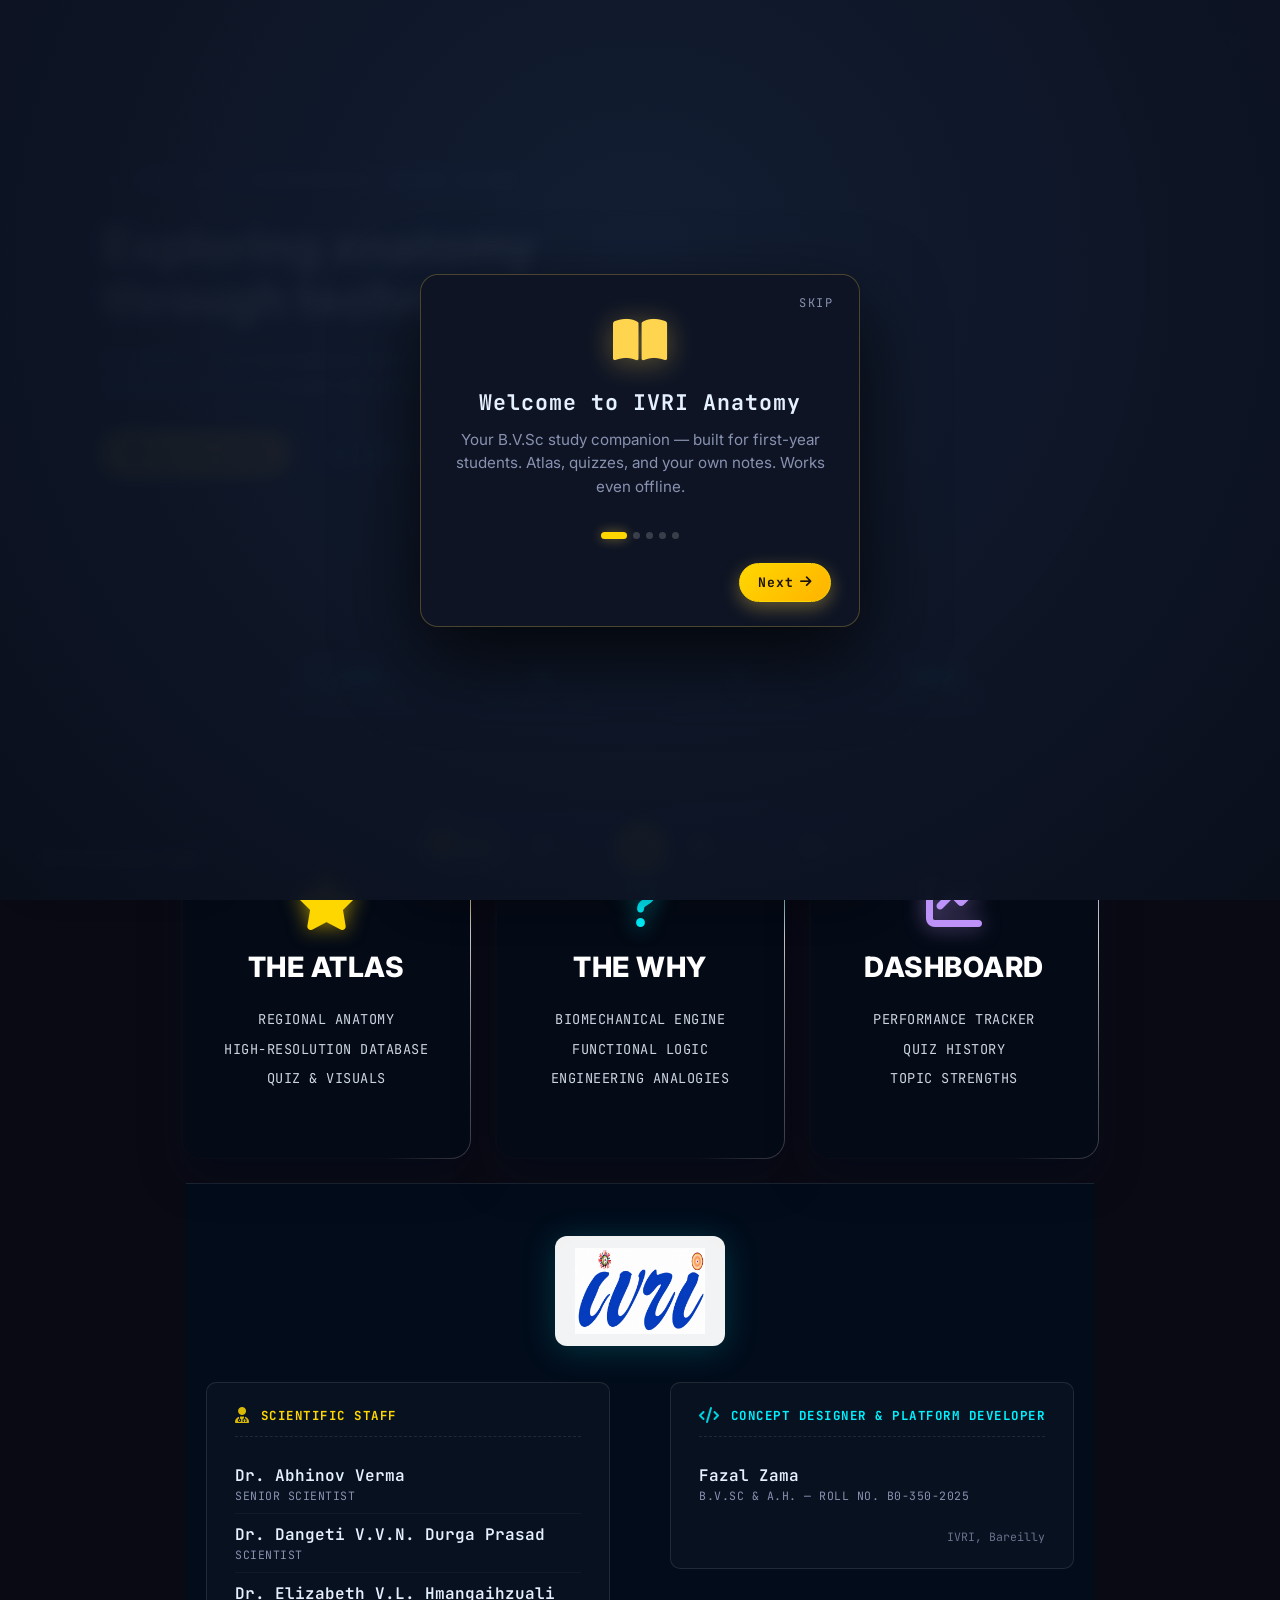
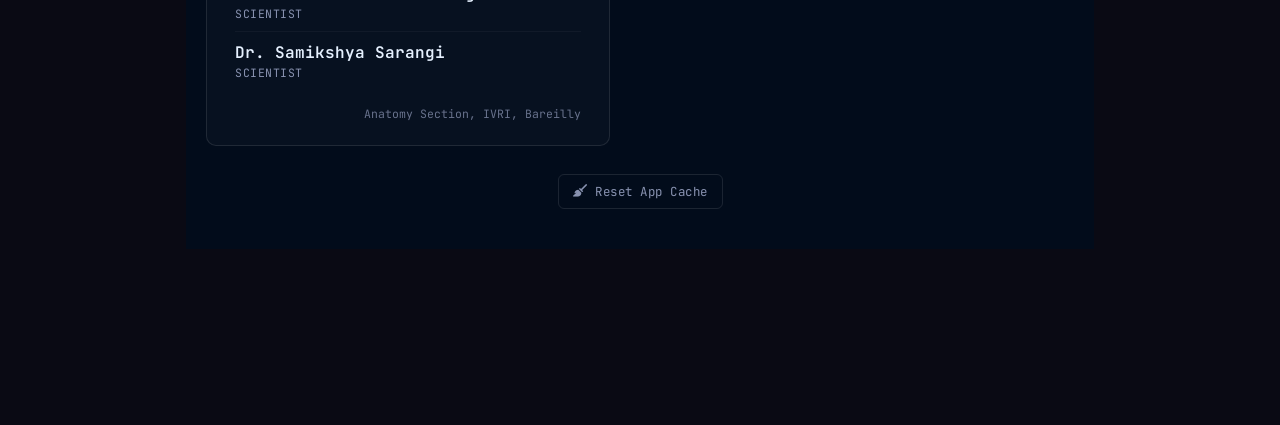
==== commit 7e267e73: "Add files via upload" ====
--- a/index.html
+++ b/index.html
@@ -257,7 +257,7 @@
       <!-- Right Side: Video Background Pane -->
       <div class="hero-right-pane">
         <video id="landing-bg-video" class="landing-bg-video" autoplay loop muted playsinline aria-hidden="true">
-          <source src="pomelli_creative_video_9_16_0607.mp4" type="video/mp4">
+          <source src="pomelli_creative_video_9_16_0607 (1).mp4" type="video/mp4">
         </video>
       </div>
     </div>
@@ -294,24 +294,33 @@
       <div class="portal-card card-atlas" onclick="app.loadView('atlas')">
         <i class="fas fa-star orb-icon" style="color: var(--atlas-gold);"></i>
         <div class="card-label">THE ATLAS</div>
-        <p class="card-desc">Navigate gross anatomy structures across 8 VCI syllabus regions with comparative species analysis.</p>
-        <span class="card-action-link">Explore Atlas <i class="fas fa-arrow-right"></i></span>
+        <div class="card-features">
+          <div>REGIONAL ANATOMY</div>
+          <div>HIGH-RESOLUTION DATABASE</div>
+          <div>QUIZ &amp; VISUALS</div>
+        </div>
       </div>
 
       <!-- OPTION B: THE WHY -->
       <div class="portal-card card-why" onclick="app.loadView('why')">
         <i class="fas fa-question orb-icon" style="color: var(--why-cyan);"></i>
         <div class="card-label">THE WHY</div>
-        <p class="card-desc">Understand the biomechanical logic, domestic-vs-wildlife adaptations, and engineering of animal bodies.</p>
-        <span class="card-action-link">Solve Cases <i class="fas fa-arrow-right"></i></span>
+        <div class="card-features">
+          <div>BIOMECHANICAL ENGINE</div>
+          <div>FUNCTIONAL LOGIC</div>
+          <div>ENGINEERING ANALOGIES</div>
+        </div>
       </div>
 
       <!-- OPTION C: DASHBOARD -->
       <div class="portal-card card-dashboard" onclick="app.loadView('dashboard')">
         <i class="fas fa-chart-line orb-icon" style="color: #bd93f9;"></i>
         <div class="card-label">DASHBOARD</div>
-        <p class="card-desc">Track study streaks, analyze topic-strength heatmaps, and review Leitner Spaced Repetition (SRS) items.</p>
-        <span class="card-action-link">Analyze Progress <i class="fas fa-arrow-right"></i></span>
+        <div class="card-features">
+          <div>PERFORMANCE TRACKER</div>
+          <div>QUIZ HISTORY</div>
+          <div>TOPIC STRENGTHS</div>
+        </div>
       </div>
 
     <!-- FOOTER -->
--- a/style.css
+++ b/style.css
@@ -438,86 +438,95 @@
 
 #landing-view .portal-card {
     position: relative;
-    width: 310px;
-    height: 320px; /* More compact, solid, and premium */
-    background: rgba(10, 17, 32, 0.45) !important;
+    width: 290px;
+    height: 350px; /* Dimensions from screenshot */
+    background: rgba(10, 17, 32, 0.4) !important;
     backdrop-filter: blur(20px) !important;
-    border: 1px solid rgba(var(--accent-rgb), 0.15) !important;
     border-radius: 20px !important;
     display: flex !important;
     flex-direction: column !important;
     align-items: center !important;
-    justify-content: flex-start !important;
+    justify-content: center !important; /* Perfect vertical alignment centering */
     padding: 32px 24px !important;
     overflow: hidden !important;
     contain: content !important;
-    transition: transform 0.4s cubic-bezier(0.165, 0.84, 0.44, 1), box-shadow 0.4s cubic-bezier(0.165, 0.84, 0.44, 1), border-color 0.4s !important;
-}
-
+    z-index: 1 !important;
+    border: none !important; /* Border is rendered by rotating conic gradient */
+    transition: transform 0.4s cubic-bezier(0.165, 0.84, 0.44, 1), box-shadow 0.4s cubic-bezier(0.165, 0.84, 0.44, 1) !important;
+}
+
+/* Premium Rotating Conic Border Glow (GPU-Accelerated) - Enhanced brightness */
 #landing-view .portal-card::before {
     content: '' !important;
     position: absolute !important;
-    inset: 0 !important;
-    background: radial-gradient(circle at 50% 0%, rgba(var(--accent-rgb), 0.15), transparent 70%) !important;
-    opacity: 0.6 !important;
-    z-index: 1 !important;
-    pointer-events: none !important;
-    transition: opacity 0.3s ease !important;
-    animation: none !important; /* Disable spinning animation for landing cards to look premium and clean */
-}
-
+    inset: -2px !important;
+    border-radius: 20px !important;
+    background: conic-gradient(from 0deg, transparent, var(--color) 10%, #ffffff 20%, transparent 45%) !important;
+    animation: spin-cw 7s linear infinite !important;
+    z-index: -2 !important;
+    opacity: 0.8 !important; /* Brighter default opacity */
+    will-change: transform !important;
+    transition: opacity 0.3s ease, animation-duration 0.3s ease !important;
+}
+
+/* Inner Card Mask to create a thin 2px border outline */
 #landing-view .portal-card::after {
     content: '' !important;
     position: absolute !important;
-    inset: 0 !important;
-    background: rgba(10, 20, 38, 0.85) !important;
-    border-radius: 20px !important;
+    inset: 1.5px !important;
+    background: #040a16 !important; /* Matches deep dark landing theme */
+    border-radius: 18.5px !important;
     z-index: -1 !important;
+    transition: background-color 0.3s ease !important;
 }
 
 #landing-view .portal-card:hover {
-    transform: translate3d(0, -8px, 0) scale(1.01) !important;
-    background: rgba(15, 23, 42, 0.7) !important;
-    border-color: rgba(var(--accent-rgb), 0.45) !important;
-    box-shadow: 0 20px 40px rgba(0, 0, 0, 0.5), 0 0 25px rgba(var(--accent-rgb), 0.15) !important;
+    transform: translate3d(0, -8px, 0) scale(1.02) !important;
+    box-shadow: 0 20px 45px rgba(0, 0, 0, 0.65), 0 0 30px rgba(var(--accent-rgb), 0.32) !important;
+}
+
+#landing-view .portal-card:hover::before {
+    opacity: 1 !important;
+    animation-duration: 4.5s !important; /* Speed up spin on hover */
+}
+
+#landing-view .portal-card:hover::after {
+    background: #060e20 !important; /* Slightly light up inner container on hover */
 }
 
 #landing-view .portal-card:active {
     transform: translate3d(0, -3px, 0) scale(1.002) !important;
 }
 
-/* Glowing Icon Core */
+/* Floating Clean Levitation Icon */
 #landing-view .orb-icon {
-    display: flex !important;
-    align-items: center !important;
-    justify-content: center !important;
-    width: 54px !important;
-    height: 54px !important;
-    font-size: 1.5rem !important;
-    border-radius: 50% !important;
-    background: rgba(var(--accent-rgb), 0.08) !important;
-    border: 1px solid rgba(var(--accent-rgb), 0.2) !important;
-    box-shadow: inset 0 0 10px rgba(var(--accent-rgb), 0.1) !important;
-    margin-bottom: 20px !important;
-    transition: transform 0.3s ease, background-color 0.3s ease, border-color 0.3s ease, box-shadow 0.3s ease !important;
-    animation: none !important; /* Disable levitation to keep text static and easily readable */
-    text-shadow: 0 0 12px rgba(var(--accent-rgb), 0.4) !important;
+    display: inline-block !important;
+    width: auto !important;
+    height: auto !important;
+    font-size: 3.5rem !important;
+    margin-bottom: 20px !important; /* Tighter margins */
     color: var(--color) !important;
+    background: none !important;
+    border: none !important;
+    box-shadow: none !important;
+    text-shadow: 0 0 20px var(--glow) !important;
+    transition: transform 0.3s ease, text-shadow 0.3s ease !important;
+    animation: orb-levitate 4s ease-in-out infinite !important;
+    will-change: transform;
+    z-index: 2 !important;
 }
 
 #landing-view .portal-card:hover .orb-icon {
-    transform: scale(1.1) !important;
-    background: rgba(var(--accent-rgb), 0.15) !important;
-    border-color: rgba(var(--accent-rgb), 0.4) !important;
-    box-shadow: inset 0 0 15px rgba(var(--accent-rgb), 0.2), 0 0 20px rgba(var(--accent-rgb), 0.35) !important;
-    text-shadow: 0 0 20px rgba(var(--accent-rgb), 0.6) !important;
-}
-
+    transform: scale(1.08) !important;
+    text-shadow: 0 0 30px var(--glow) !important;
+}
+
+/* Headline - Increased font size */
 #landing-view .card-label {
-    font-size: 1.25rem !important;
+    font-size: 1.75rem !important;
     font-weight: 800 !important;
     color: #ffffff !important;
-    margin-bottom: 10px !important;
+    margin-bottom: 16px !important; /* Balanced spacing */
     letter-spacing: 0.5px !important;
     z-index: 2 !important;
     transition: color 0.3s !important;
@@ -527,58 +536,37 @@
     color: var(--color) !important;
 }
 
-#landing-view .card-desc {
-    font-size: 0.8rem !important;
-    line-height: 1.55 !important;
-    color: var(--text-mute) !important;
+/* Features List - Increased size and brightness */
+#landing-view .card-features {
+    font-family: var(--font-code) !important;
+    font-size: 0.85rem !important;
+    color: #cbd5e1 !important; /* Brighter text color */
     text-align: center !important;
-    margin-bottom: 0 !important;
-    padding: 0 !important;
+    line-height: 2.2 !important; /* Generous spacing */
+    letter-spacing: 0.5px !important;
     z-index: 2 !important;
+    margin-top: 5px !important;
     transition: color 0.3s !important;
 }
 
-#landing-view .portal-card:hover .card-desc {
+#landing-view .portal-card:hover .card-features {
     color: var(--text-main) !important;
-}
-
-/* Sleek Action Button */
-#landing-view .card-action-link {
-    font-family: var(--font-code) !important;
-    font-size: 0.75rem !important;
-    font-weight: 700 !important;
-    color: var(--color) !important;
-    padding: 8px 18px !important;
-    border-radius: 20px !important;
-    background: rgba(var(--accent-rgb), 0.06) !important;
-    border: 1px solid rgba(var(--accent-rgb), 0.18) !important;
-    margin-top: auto !important; /* Pushes to bottom cleanly */
-    display: flex !important;
-    align-items: center !important;
-    gap: 8px !important;
-    z-index: 2 !important;
-    transition: all 0.25s ease !important;
-}
-
-#landing-view .portal-card:hover .card-action-link {
-    background: var(--color) !important;
-    color: #020c1b !important;
-    border-color: var(--color) !important;
-    box-shadow: 0 0 15px rgba(var(--accent-rgb), 0.35) !important;
-    transform: translateY(-1px) !important;
 }
 
 /* Color Accent Variables for Landing cards */
 #landing-view .card-atlas {
     --color: var(--atlas-gold);
+    --glow: var(--atlas-glow);
     --accent-rgb: 255, 215, 0;
 }
 #landing-view .card-why {
     --color: var(--why-cyan);
+    --glow: var(--why-glow);
     --accent-rgb: 0, 242, 255;
 }
 #landing-view .card-dashboard {
     --color: #bd93f9;
+    --glow: rgba(189, 147, 249, 0.6);
     --accent-rgb: 189, 147, 249;
 }
 
@@ -593,7 +581,7 @@
 }
 
 body.professional-mode #landing-view .portal-card::before {
-    background: radial-gradient(circle at 50% 0%, rgba(var(--accent-rgb), 0.06), transparent 70%) !important;
+    display: none !important;
 }
 
 body.professional-mode #landing-view .portal-card::after {
@@ -611,29 +599,12 @@
     color: #1a202c !important;
 }
 
-body.professional-mode #landing-view .card-desc {
+body.professional-mode #landing-view .card-features {
     color: #4a5568 !important;
 }
 
-body.professional-mode #landing-view .portal-card:hover .card-desc {
+body.professional-mode #landing-view .portal-card:hover .card-features {
     color: #1a202c !important;
-}
-
-body.professional-mode #landing-view .card-action-link {
-    background: rgba(var(--accent-rgb), 0.04) !important;
-    border-color: rgba(var(--accent-rgb), 0.25) !important;
-    color: rgba(var(--accent-rgb), 0.9) !important;
-}
-
-body.professional-mode #landing-view .portal-card:hover .card-action-link {
-    background: var(--color) !important;
-    color: #020c1b !important;
-    border-color: var(--color) !important;
-    box-shadow: 0 0 12px rgba(var(--accent-rgb), 0.25) !important;
-}
-
-body.professional-mode #landing-view .card-dashboard:hover .card-action-link {
-    color: #ffffff !important;
 }
 
 /* Professional Mode (Light Theme) Landing Page Customizations */
@@ -716,17 +687,16 @@
         max-height: none;
     }
     .hero-left-pane {
-        padding: 50px 24px 40px 24px;
+        padding: 40px 24px 30px 24px;
         align-items: flex-start;
         text-align: left;
     }
     .hero-right-pane {
-        width: calc(100% - 48px);
-        max-width: 380px;
-        aspect-ratio: 9 / 16;
+        width: 220px; /* Scale down to prevent it from pushing content down too much */
+        aspect-ratio: 9 / 16; /* Locked vertical aspect ratio */
         height: auto;
         min-height: auto;
-        margin: 0 auto 40px auto;
+        margin: 0 auto 30px auto; /* Centered with bottom gap */
         border-top: none;
         border-radius: 16px;
         box-shadow: 0 12px 36px rgba(0, 0, 0, 0.45);
@@ -739,15 +709,25 @@
         border: 1px solid rgba(0, 0, 0, 0.08);
         box-shadow: 0 12px 36px rgba(0, 0, 0, 0.08);
     }
+    .hero-sys-tag {
+        font-size: 0.72rem; /* Fits on a single line on mobile viewports */
+        margin-bottom: 12px;
+    }
+    .tag-line {
+        width: 16px;
+        margin-right: 8px;
+    }
     .hero-title {
-        font-size: 2.5rem;
+        font-size: 2.1rem; /* Fits long words like 'technology' on mobile */
+        line-height: 1.15;
         text-align: left;
     }
     .hero-subtitle {
-        font-size: 1rem;
+        font-size: 0.95rem;
+        line-height: 1.5;
         text-align: left;
         max-width: 100%;
-        margin-bottom: 24px;
+        margin-bottom: 20px;
     }
     .hero-ctas {
         flex-direction: column;
@@ -755,7 +735,7 @@
         gap: 12px;
         width: 100%;
         max-width: 320px;
-        margin: 0;
+        margin: 0 0 24px 0; /* Add bottom margin to separate from the video card */
     }
     .hero-cta {
         width: 100%;
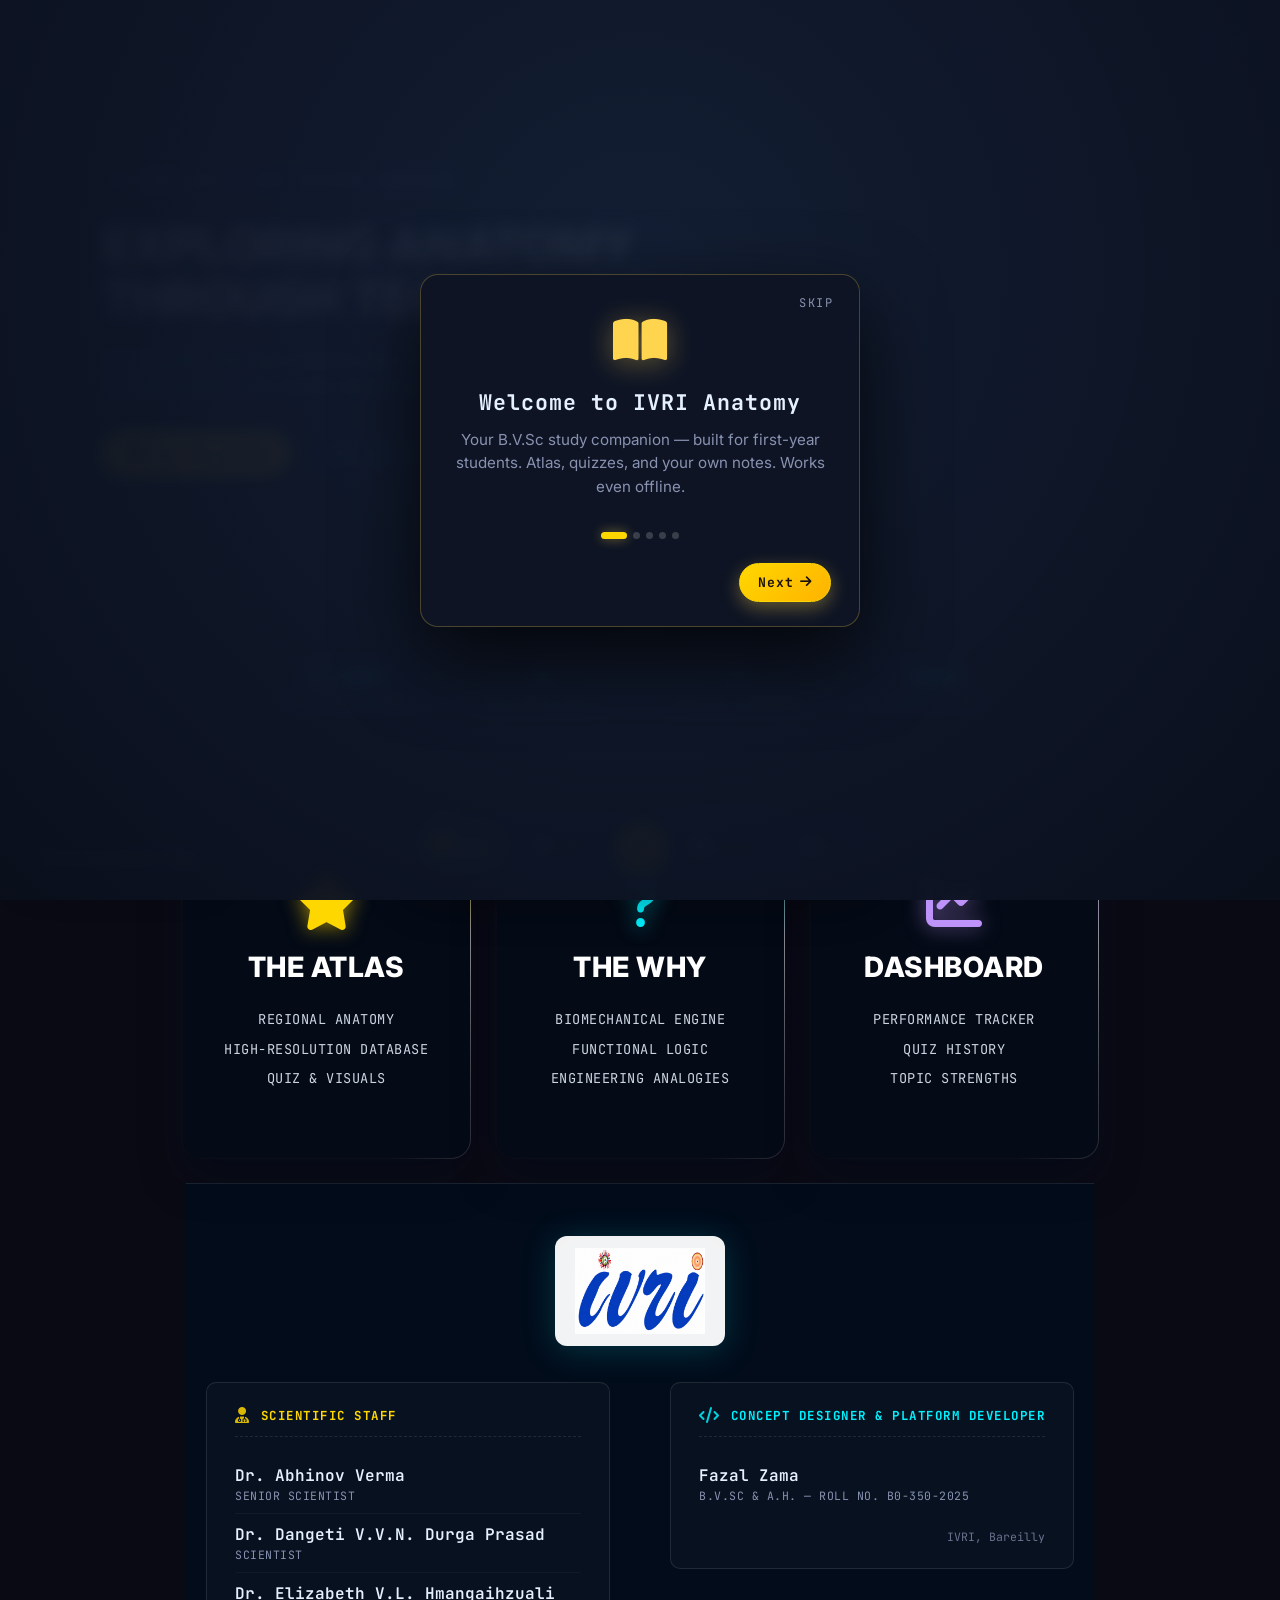
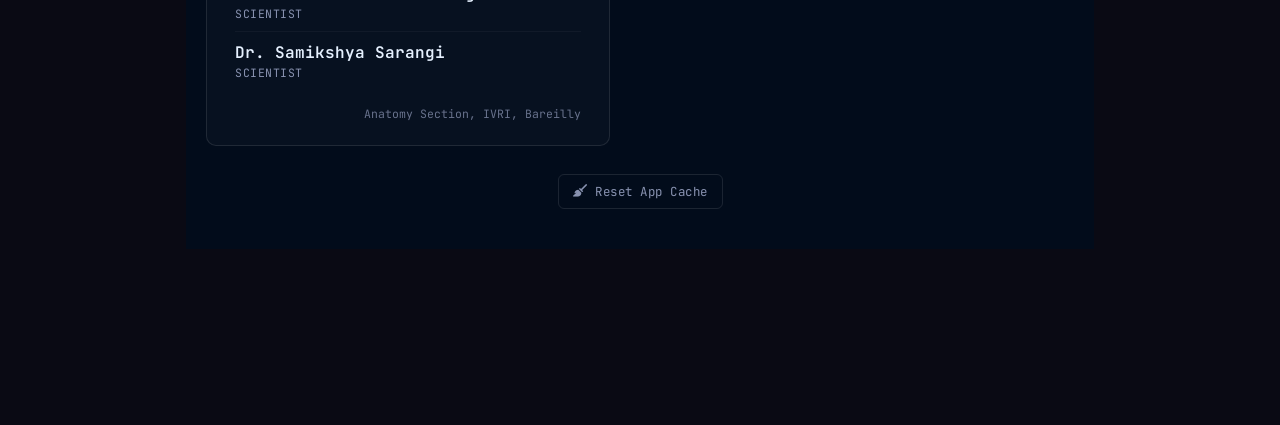
==== commit bb48f619: "Add files via upload" ====
--- a/index.html
+++ b/index.html
@@ -239,8 +239,8 @@
     <div class="hero-split-container">
       <!-- Left Side: Text and Actions -->
       <div class="hero-left-pane">
-        <div class="hero-sys-tag"><span class="tag-line"></span> [SYS.INIT] BIOMECHANICAL ENGINE ONLINE</div>
-        <h1 class="hero-title">Exploring anatomy<br>through technology.</h1>
+        <div class="hero-sys-tag"><span class="tag-line"></span> [SYS.INIT] IVRI ANATOMY ENGINE</div>
+        <h1 class="hero-title">EXPLORING ANATOMY<br>THROUGH TECHNOLOGY.</h1>
         <p class="hero-subtitle">
           An academic veterinary anatomy atlas developed at IVRI. We bridge classical science with modern technology to teach regional anatomy.
         </p>
@@ -1133,7 +1133,7 @@
       <div class="about-hero">
         <i class="fas fa-graduation-cap about-hero-icon"></i>
         <h2 class="about-hero-title">IVRI Anatomy</h2>
-        <div class="about-hero-tag">Exploring Anatomy Through Technology</div>
+        <div class="about-hero-tag">EXPLORING ANATOMY THROUGH TECHNOLOGY.</div>
       </div>
 
       <div class="about-section">
--- a/style.css
+++ b/style.css
@@ -252,14 +252,38 @@
     display: flex;
     align-items: center;
     margin-bottom: 15px;
+    position: relative;
+}
+
+.hero-sys-tag::after {
+    content: '';
+    display: inline-block;
+    width: 6px;
+    height: 12px;
+    background-color: #bd93f9;
+    margin-left: 6px;
+    animation: sys-caret-blink 1s infinite alternate;
 }
 
 .tag-line {
     display: inline-block;
     width: 24px;
-    height: 1px;
-    background-color: #bd93f9;
+    height: 2px;
+    background: linear-gradient(90deg, rgba(189, 147, 249, 0.2), #bd93f9, rgba(189, 147, 249, 0.2));
+    background-size: 200% 100%;
     margin-right: 12px;
+    border-radius: 1px;
+    animation: tag-line-pulse 2s infinite linear;
+}
+
+@keyframes sys-caret-blink {
+    0%, 40% { opacity: 0; }
+    60%, 100% { opacity: 1; }
+}
+
+@keyframes tag-line-pulse {
+    0% { background-position: 100% 0; }
+    100% { background-position: -100% 0; }
 }
 
 .hero-title {
@@ -455,18 +479,27 @@
     transition: transform 0.4s cubic-bezier(0.165, 0.84, 0.44, 1), box-shadow 0.4s cubic-bezier(0.165, 0.84, 0.44, 1) !important;
 }
 
-/* Premium Rotating Conic Border Glow (GPU-Accelerated) - Enhanced brightness */
+/* Premium Rotating Conic Border Glow (GPU-Accelerated) - Balanced brightness & pulsing animation */
 #landing-view .portal-card::before {
     content: '' !important;
     position: absolute !important;
     inset: -2px !important;
     border-radius: 20px !important;
-    background: conic-gradient(from 0deg, transparent, var(--color) 10%, #ffffff 20%, transparent 45%) !important;
-    animation: spin-cw 7s linear infinite !important;
+    background: conic-gradient(from 0deg, transparent, var(--color) 10%, rgba(255, 255, 255, 0.75) 20%, transparent 45%) !important;
+    animation: spin-cw 7s linear infinite, border-glow-breath 3s ease-in-out infinite alternate !important; /* Gentle rotation + energy pulse */
     z-index: -2 !important;
-    opacity: 0.8 !important; /* Brighter default opacity */
-    will-change: transform !important;
+    opacity: 0.73 !important; /* Reduced default brightness by 7% (from 80% to 73%) */
+    will-change: transform, opacity !important;
     transition: opacity 0.3s ease, animation-duration 0.3s ease !important;
+}
+
+@keyframes border-glow-breath {
+    0% {
+        opacity: 0.66;
+    }
+    100% {
+        opacity: 0.78; /* Breathe around the 73% target */
+    }
 }
 
 /* Inner Card Mask to create a thin 2px border outline */
@@ -482,12 +515,13 @@
 
 #landing-view .portal-card:hover {
     transform: translate3d(0, -8px, 0) scale(1.02) !important;
-    box-shadow: 0 20px 45px rgba(0, 0, 0, 0.65), 0 0 30px rgba(var(--accent-rgb), 0.32) !important;
+    /* Soft glowing drop shadow + elegant colored inner glow */
+    box-shadow: 0 20px 45px rgba(0, 0, 0, 0.65), 0 0 30px rgba(var(--accent-rgb), 0.28), inset 0 0 15px rgba(var(--accent-rgb), 0.12) !important;
 }
 
 #landing-view .portal-card:hover::before {
-    opacity: 1 !important;
-    animation-duration: 4.5s !important; /* Speed up spin on hover */
+    opacity: 0.93 !important; /* Reduced hover brightness by 7% (from 100% to 93%) */
+    animation: spin-cw 4.5s linear infinite !important; /* Locks to a solid, faster spin on hover */
 }
 
 #landing-view .portal-card:hover::after {
@@ -534,6 +568,7 @@
 
 #landing-view .portal-card:hover .card-label {
     color: var(--color) !important;
+    text-shadow: 0 0 10px rgba(var(--accent-rgb), 0.35) !important; /* Glow shadow on title */
 }
 
 /* Features List - Increased size and brightness */
@@ -630,11 +665,24 @@
 body.professional-mode .hero-sys-tag {
     color: #7e57c2;
 }
+body.professional-mode .hero-sys-tag::after {
+    background-color: #7e57c2;
+}
 body.professional-mode .tag-line {
-    background-color: #7e57c2;
+    background: linear-gradient(90deg, rgba(126, 87, 194, 0.2), #7e57c2, rgba(126, 87, 194, 0.2));
+    background-size: 200% 100%;
 }
 body.professional-mode .hero-subtitle {
     color: #455a64;
+}
+body.professional-mode .cta-primary {
+    background: linear-gradient(135deg, var(--atlas-gold) 0%, #0d47a1 100%);
+    color: #ffffff;
+    box-shadow: 0 4px 12px rgba(21, 101, 192, 0.2);
+}
+body.professional-mode .cta-primary:hover {
+    background: linear-gradient(135deg, #1e88e5 0%, var(--atlas-gold) 100%);
+    box-shadow: 0 6px 16px rgba(21, 101, 192, 0.35);
 }
 body.professional-mode .cta-secondary {
     background: #ffffff;
@@ -775,7 +823,7 @@
 }
 
 /* Staggered entrance for landing — each element slides in 80ms after the previous */
-#landing-view.active .hero-sys-tag { animation: heroEnter .55s cubic-bezier(.4,0,.2,1)  .05s both; }
+#landing-view.active .hero-sys-tag { animation: sysTagInit 0.8s cubic-bezier(0.16, 1, 0.3, 1) 0.05s both; }
 #landing-view.active .hero-title   { animation: heroEnter .65s cubic-bezier(.4,0,.2,1)  .12s both; }
 #landing-view.active .hero-subtitle { animation: heroEnter .65s cubic-bezier(.4,0,.2,1)  .18s both; }
 #landing-view.active .hero-ctas     { animation: heroEnter .65s cubic-bezier(.4,0,.2,1)  .24s both; }
@@ -785,6 +833,34 @@
 #landing-view.active .portal-card:nth-child(2) { animation: cardEnter .55s cubic-bezier(.4,0,.2,1)  .50s both; }
 #landing-view.active .portal-card:nth-child(3) { animation: cardEnter .55s cubic-bezier(.4,0,.2,1)  .58s both; }
 #landing-view.active .footer      { animation: heroEnter .6s  cubic-bezier(.4,0,.2,1)  .66s both; }
+
+@keyframes sysTagInit {
+    0% {
+        opacity: 0;
+        transform: translateX(-15px);
+        filter: blur(2px);
+    }
+    15% {
+        opacity: 0.8;
+        transform: translateX(2px);
+        filter: blur(0);
+    }
+    30% {
+        opacity: 0.4;
+        transform: translateX(-1px);
+    }
+    45% {
+        opacity: 0.9;
+        transform: translateX(1px);
+    }
+    60% {
+        opacity: 0.7;
+    }
+    80%, 100% {
+        opacity: 1;
+        transform: translateX(0);
+    }
+}
 
 @keyframes heroEnter {
     from { opacity: 0; transform: translateY(18px); }
